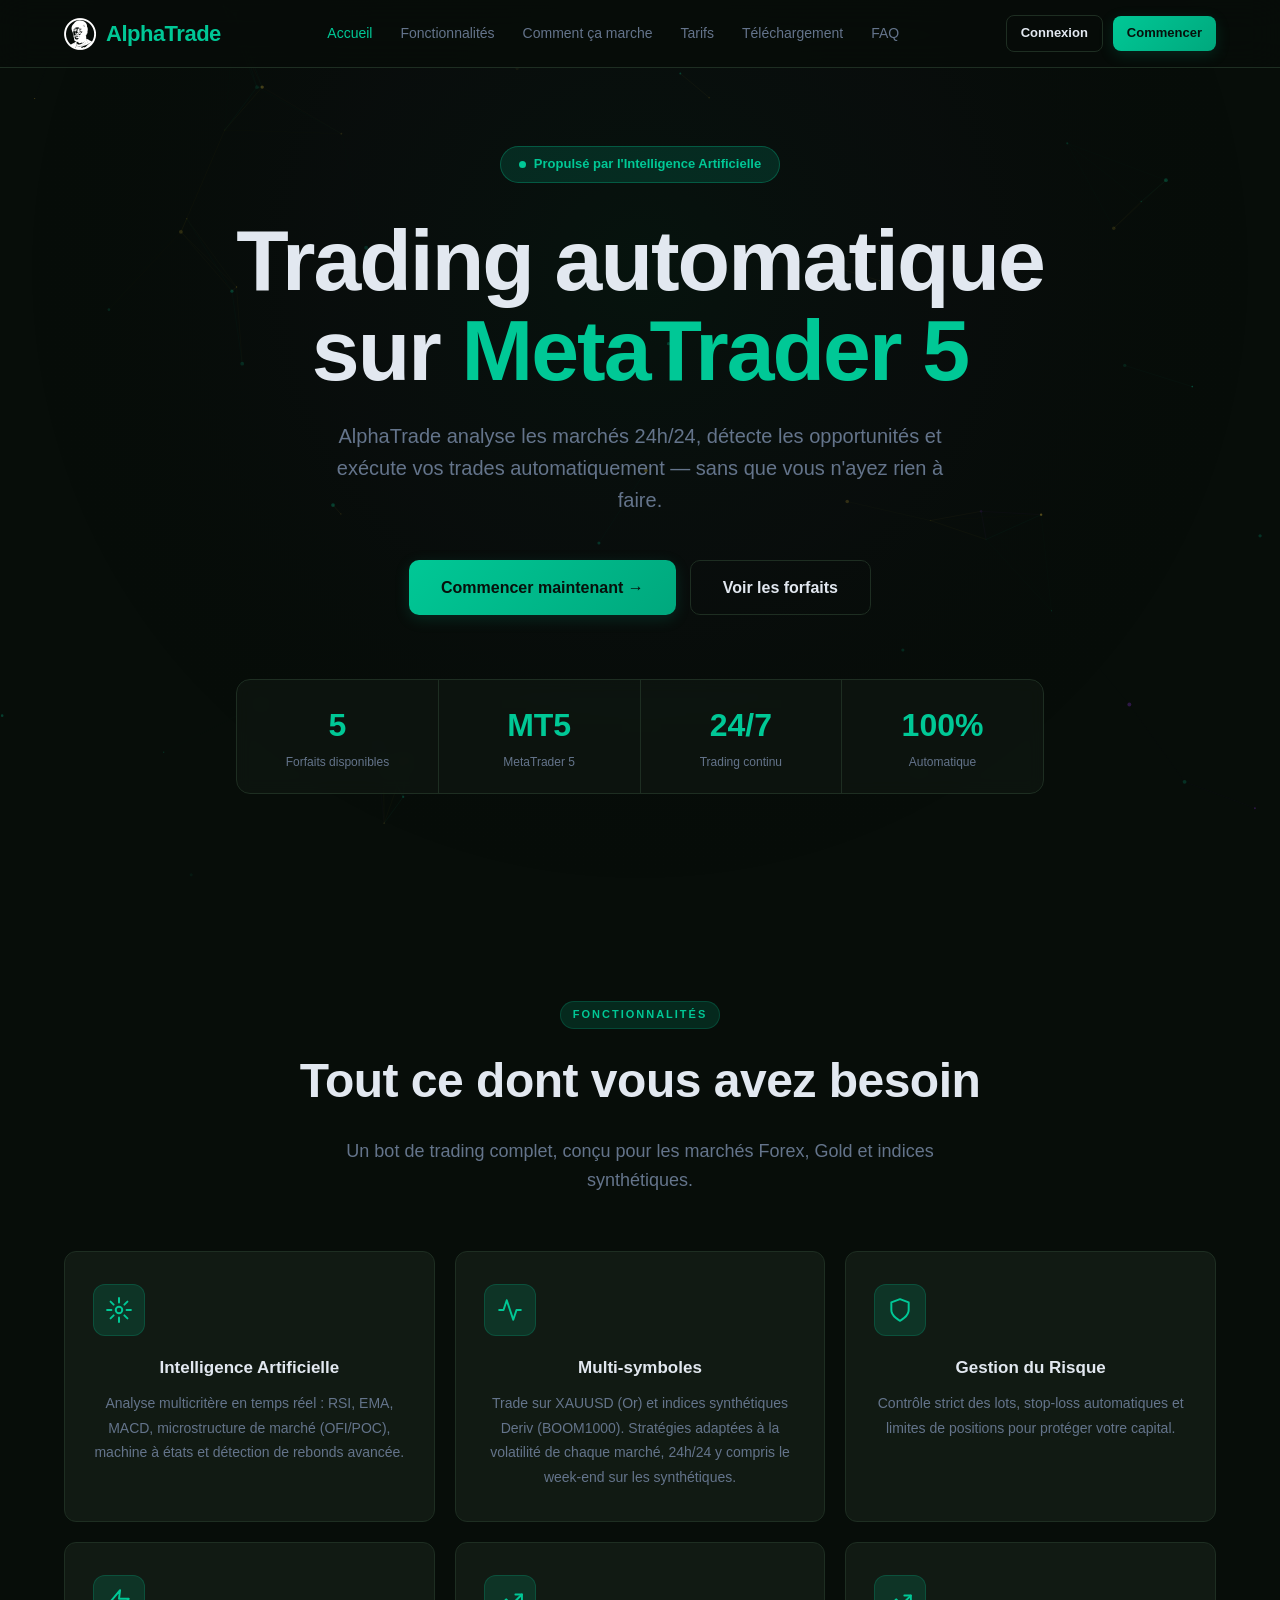
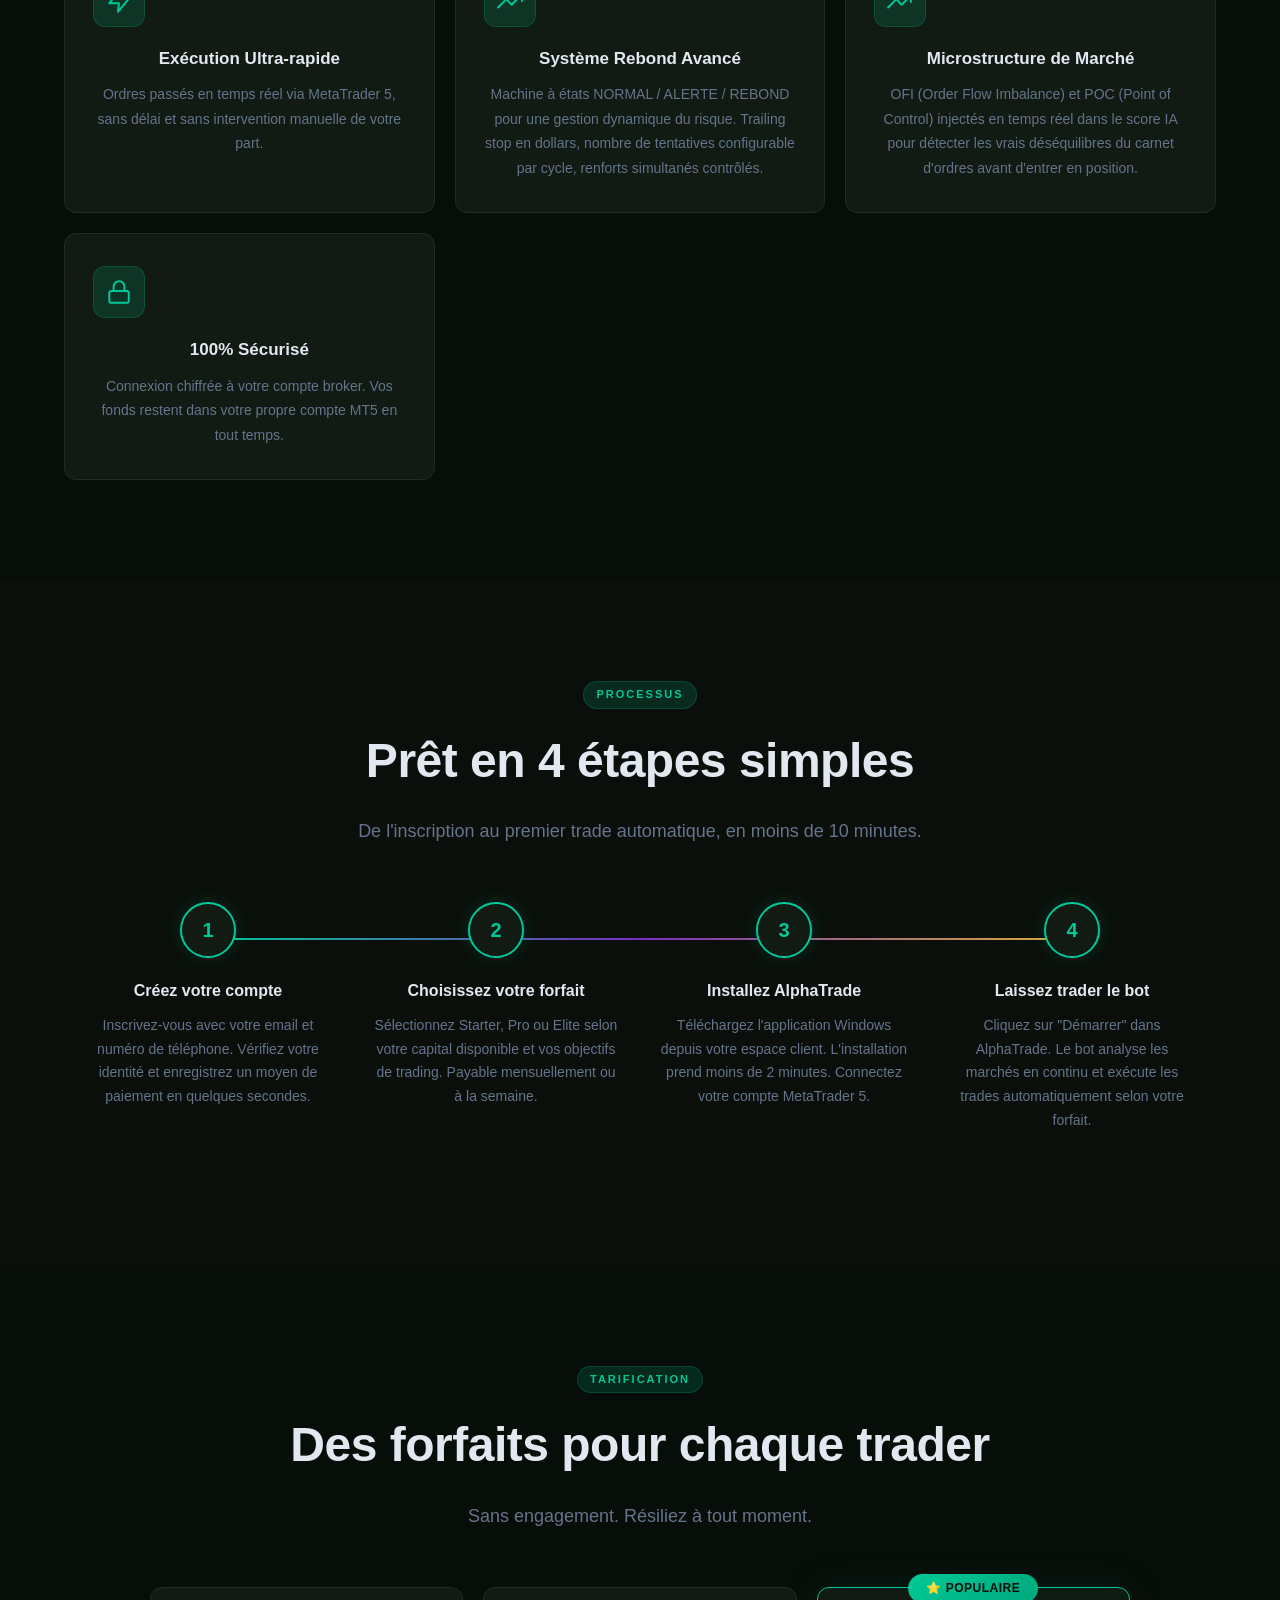
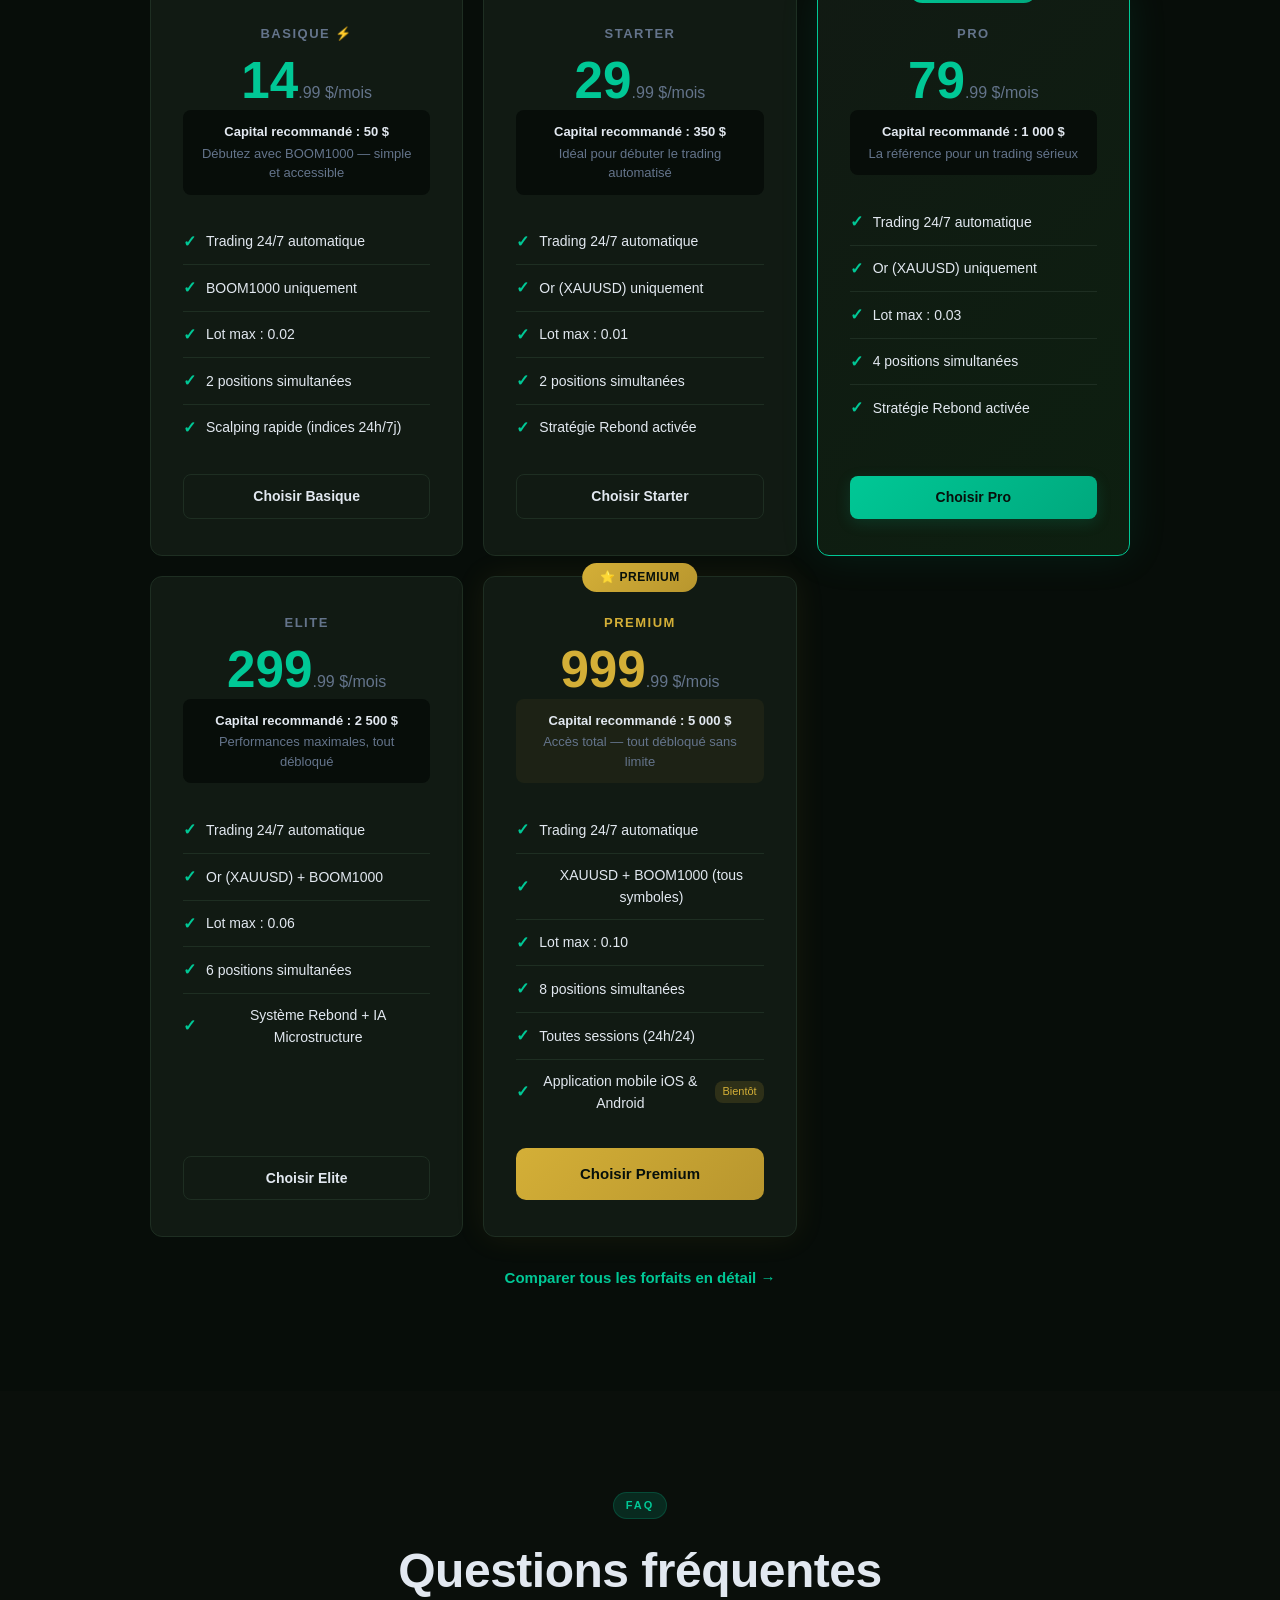
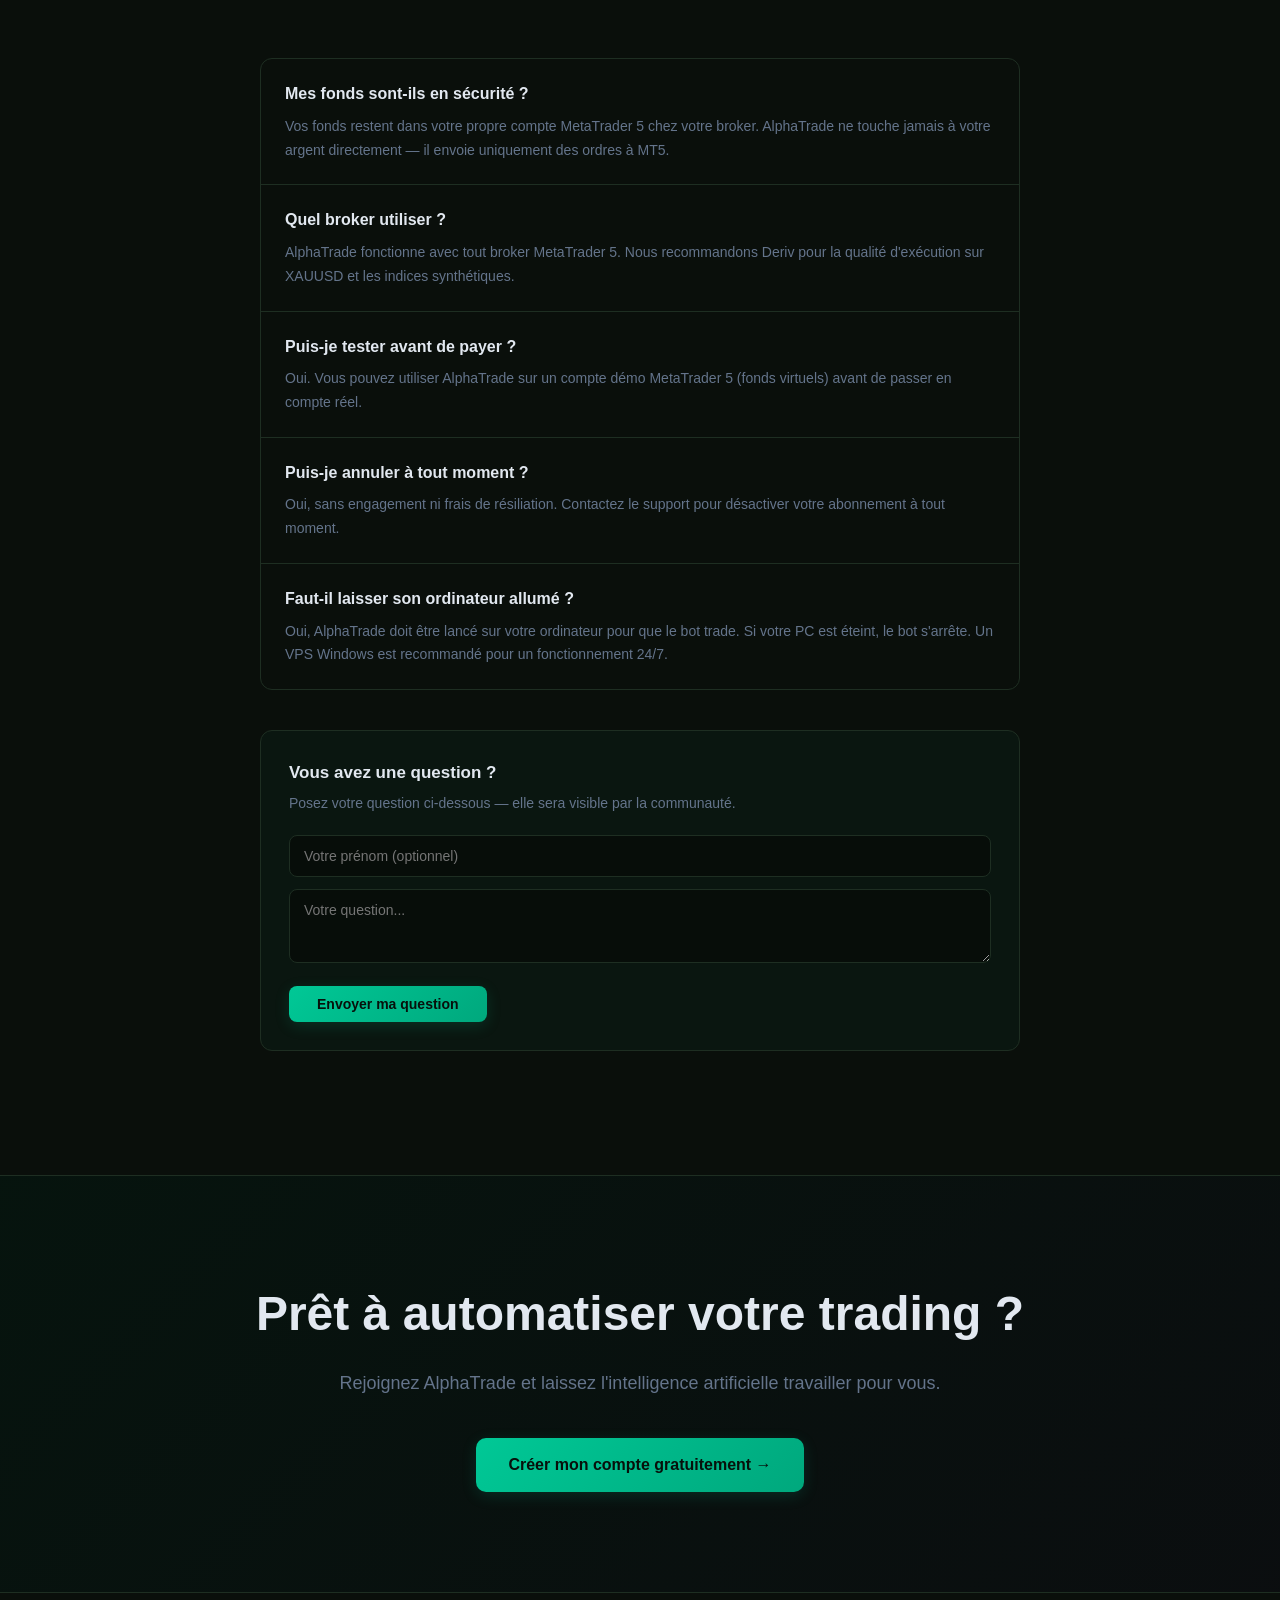
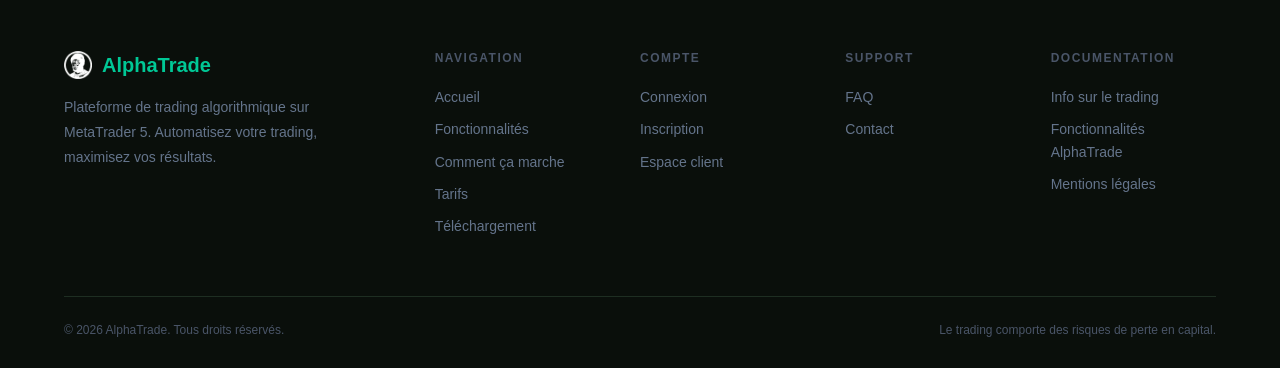
==== index.html @ ea2ae76c "Ajouter forfait Basique sur homepage + corriger valeurs - index.html : hero stat 4→5 forfaits, ajout" ====
<!DOCTYPE html>
<html lang="fr">
<head>
<!-- Google tag (gtag.js) -->
<script async src="https://www.googletagmanager.com/gtag/js?id=G-JQR0P1GWEX"></script>
<script>
  window.dataLayer = window.dataLayer || [];
  function gtag(){dataLayer.push(arguments);}
  gtag('js', new Date());
  gtag('config', 'G-JQR0P1GWEX');
</script>
<meta charset="UTF-8">
<link rel="icon" type="image/png" href="assets/logo.png">
<link rel="apple-touch-icon" href="assets/logo.png">
<meta name="viewport" content="width=device-width, initial-scale=1.0">
<title>AlphaTrade — Trading IA Automatique MetaTrader 5</title>
<link rel="stylesheet" href="css/style.css">
</head>
<body>

<!-- NAV FIXE ─────────────────────────────────────────────────────────────── -->
<nav class="nav" id="mainNav">
  <a href="index.html" class="nav-logo">
    <img src="assets/logo.png" alt="AlphaTrade" onerror="this.style.display='none'">
    AlphaTrade
  </a>
  <div class="nav-links"></div>
  <div class="nav-cta"></div>
</nav>

<!-- HERO ─────────────────────────────────────────────────────────────────── -->
<section class="hero">
  <div class="hero-inner">
    <div class="hero-badge"><span class="dot"></span>Propulsé par l'Intelligence Artificielle</div>
    <h1>Trading automatique<br>sur <span class="green">MetaTrader 5</span></h1>
    <p class="hero-sub">AlphaTrade analyse les marchés 24h/24, détecte les opportunités et exécute vos trades automatiquement — sans que vous n'ayez rien à faire.</p>
    <div class="hero-actions">
      <a href="inscription.html" class="btn btn-primary btn-lg">Commencer maintenant →</a>
      <a href="tarifs.html" class="btn btn-outline btn-lg">Voir les forfaits</a>
    </div>
    <div class="hero-stats">
      <div class="hero-stat"><div class="hero-stat-value">5</div><div class="hero-stat-label">Forfaits disponibles</div></div>
      <div class="hero-stat"><div class="hero-stat-value">MT5</div><div class="hero-stat-label">MetaTrader 5</div></div>
      <div class="hero-stat"><div class="hero-stat-value">24/7</div><div class="hero-stat-label">Trading continu</div></div>
      <div class="hero-stat"><div class="hero-stat-value">100%</div><div class="hero-stat-label">Automatique</div></div>
    </div>
  </div>
</section>

<!-- FONCTIONNALITÉS ──────────────────────────────────────────────────────── -->
<section class="section section-center" id="fonctionnalites">
  <div class="container">
    <div class="section-label reveal">Fonctionnalités</div>
    <h2 class="reveal">Tout ce dont vous avez besoin</h2>
    <p class="lead reveal">Un bot de trading complet, conçu pour les marchés Forex, Gold et indices synthétiques.</p>
    <div class="features-grid">

      <div class="feature-card reveal">
        <div class="feature-icon">
          <svg viewBox="0 0 24 24"><circle cx="12" cy="12" r="3"/><path d="M12 1v4M12 19v4M4.22 4.22l2.83 2.83M16.95 16.95l2.83 2.83M1 12h4M19 12h4M4.22 19.78l2.83-2.83M16.95 7.05l2.83-2.83"/></svg>
        </div>
        <h3>Intelligence Artificielle</h3>
        <p>Analyse multicritère en temps réel : RSI, EMA, MACD, microstructure de marché (OFI/POC), machine à états et détection de rebonds avancée.</p>
      </div>

      <div class="feature-card reveal">
        <div class="feature-icon">
          <svg viewBox="0 0 24 24"><polyline points="22 12 18 12 15 21 9 3 6 12 2 12"/></svg>
        </div>
        <h3>Multi-symboles</h3>
        <p>Trade sur XAUUSD (Or) et indices synthétiques Deriv (BOOM1000). Stratégies adaptées à la volatilité de chaque marché, 24h/24 y compris le week-end sur les synthétiques.</p>
      </div>

      <div class="feature-card reveal">
        <div class="feature-icon">
          <svg viewBox="0 0 24 24"><path d="M12 22s8-4 8-10V5l-8-3-8 3v7c0 6 8 10 8 10z"/></svg>
        </div>
        <h3>Gestion du Risque</h3>
        <p>Contrôle strict des lots, stop-loss automatiques et limites de positions pour protéger votre capital.</p>
      </div>

      <div class="feature-card reveal">
        <div class="feature-icon">
          <svg viewBox="0 0 24 24"><polygon points="13 2 3 14 12 14 11 22 21 10 12 10 13 2"/></svg>
        </div>
        <h3>Exécution Ultra-rapide</h3>
        <p>Ordres passés en temps réel via MetaTrader 5, sans délai et sans intervention manuelle de votre part.</p>
      </div>

      <div class="feature-card reveal">
        <div class="feature-icon">
          <svg viewBox="0 0 24 24"><polyline points="23 6 13.5 15.5 8.5 10.5 1 18"/><polyline points="17 6 23 6 23 12"/></svg>
        </div>
        <h3>Système Rebond Avancé</h3>
        <p>Machine à états NORMAL / ALERTE / REBOND pour une gestion dynamique du risque. Trailing stop en dollars, nombre de tentatives configurable par cycle, renforts simultanés contrôlés.</p>
      </div>

      <div class="feature-card reveal">
        <div class="feature-icon">
          <svg viewBox="0 0 24 24"><polyline points="22 7 13.5 15.5 8.5 10.5 1 18"/><polyline points="16 7 22 7 22 13"/></svg>
        </div>
        <h3>Microstructure de Marché</h3>
        <p>OFI (Order Flow Imbalance) et POC (Point of Control) injectés en temps réel dans le score IA pour détecter les vrais déséquilibres du carnet d'ordres avant d'entrer en position.</p>
      </div>

      <div class="feature-card reveal">
        <div class="feature-icon">
          <svg viewBox="0 0 24 24"><rect x="3" y="11" width="18" height="11" rx="2" ry="2"/><path d="M7 11V7a5 5 0 0 1 10 0v4"/></svg>
        </div>
        <h3>100% Sécurisé</h3>
        <p>Connexion chiffrée à votre compte broker. Vos fonds restent dans votre propre compte MT5 en tout temps.</p>
      </div>

    </div>
  </div>
</section>

<!-- COMMENT ÇA MARCHE ───────────────────────────────────────────────────── -->
<section class="section" id="comment" style="background:var(--bg2);">
  <div class="container section-center">
    <div class="section-label reveal">Processus</div>
    <h2 class="reveal">Prêt en 4 étapes simples</h2>
    <p class="lead reveal">De l'inscription au premier trade automatique, en moins de 10 minutes.</p>
    <div class="steps-grid reveal">
      <div class="step">
        <div class="step-num">1</div>
        <h3>Créez votre compte</h3>
        <p>Inscrivez-vous avec votre email et numéro de téléphone. Vérifiez votre identité et enregistrez un moyen de paiement en quelques secondes.</p>
      </div>
      <div class="step">
        <div class="step-num">2</div>
        <h3>Choisissez votre forfait</h3>
        <p>Sélectionnez Starter, Pro ou Elite selon votre capital disponible et vos objectifs de trading. Payable mensuellement ou à la semaine.</p>
      </div>
      <div class="step">
        <div class="step-num">3</div>
        <h3>Installez AlphaTrade</h3>
        <p>Téléchargez l'application Windows depuis votre espace client. L'installation prend moins de 2 minutes. Connectez votre compte MetaTrader 5.</p>
      </div>
      <div class="step">
        <div class="step-num">4</div>
        <h3>Laissez trader le bot</h3>
        <p>Cliquez sur "Démarrer" dans AlphaTrade. Le bot analyse les marchés en continu et exécute les trades automatiquement selon votre forfait.</p>
      </div>
    </div>
  </div>
</section>

<!-- APERÇU TARIFS ───────────────────────────────────────────────────────── -->
<section class="section section-center">
  <div class="container">
    <div class="section-label reveal">Tarification</div>
    <h2 class="reveal">Des forfaits pour chaque trader</h2>
    <p class="lead reveal">Sans engagement. Résiliez à tout moment.</p>
    <div class="pricing-grid pricing-grid-5 reveal">

      <div class="pricing-card basique-card">
        <div class="plan-name">Basique ⚡</div>
        <div class="plan-price">14<span>.99 $/mois</span></div>
        <div class="plan-capital"><strong>Capital recommandé : 50 $</strong>Débutez avec BOOM1000 — simple et accessible</div>
        <ul class="plan-features">
          <li class="active"><span class="check">✓</span> Trading 24/7 automatique</li>
          <li class="active"><span class="check">✓</span> BOOM1000 uniquement</li>
          <li class="active"><span class="check">✓</span> Lot max : 0.02</li>
          <li class="active"><span class="check">✓</span> 2 positions simultanées</li>
          <li class="active"><span class="check">✓</span> Scalping rapide (indices 24h/7j)</li>
        </ul>
        <a href="inscription.html?plan=basique" class="btn btn-outline btn-full">Choisir Basique</a>
      </div>

      <div class="pricing-card">
        <div class="plan-name">Starter</div>
        <div class="plan-price">29<span>.99 $/mois</span></div>
        <div class="plan-capital"><strong>Capital recommandé : 350 $</strong>Idéal pour débuter le trading automatisé</div>
        <ul class="plan-features">
          <li class="active"><span class="check">✓</span> Trading 24/7 automatique</li>
          <li class="active"><span class="check">✓</span> Or (XAUUSD) uniquement</li>
          <li class="active"><span class="check">✓</span> Lot max : 0.01</li>
          <li class="active"><span class="check">✓</span> 2 positions simultanées</li>
          <li class="active"><span class="check">✓</span> Stratégie Rebond activée</li>
        </ul>
        <a href="inscription.html?plan=starter" class="btn btn-outline btn-full">Choisir Starter</a>
      </div>

      <div class="pricing-card featured">
        <div class="pricing-badge">⭐ POPULAIRE</div>
        <div class="plan-name">Pro</div>
        <div class="plan-price">79<span>.99 $/mois</span></div>
        <div class="plan-capital"><strong>Capital recommandé : 1 000 $</strong>La référence pour un trading sérieux</div>
        <ul class="plan-features">
          <li class="active"><span class="check">✓</span> Trading 24/7 automatique</li>
          <li class="active"><span class="check">✓</span> Or (XAUUSD) uniquement</li>
          <li class="active"><span class="check">✓</span> Lot max : 0.03</li>
          <li class="active"><span class="check">✓</span> 4 positions simultanées</li>
          <li class="active"><span class="check">✓</span> Stratégie Rebond activée</li>
        </ul>
        <a href="inscription.html?plan=pro" class="btn btn-primary btn-full">Choisir Pro</a>
      </div>

      <div class="pricing-card">
        <div class="plan-name">Elite</div>
        <div class="plan-price">299<span>.99 $/mois</span></div>
        <div class="plan-capital"><strong>Capital recommandé : 2 500 $</strong>Performances maximales, tout débloqué</div>
        <ul class="plan-features">
          <li class="active"><span class="check">✓</span> Trading 24/7 automatique</li>
          <li class="active"><span class="check">✓</span> Or (XAUUSD) + BOOM1000</li>
          <li class="active"><span class="check">✓</span> Lot max : 0.06</li>
          <li class="active"><span class="check">✓</span> 6 positions simultanées</li>
          <li class="active"><span class="check">✓</span> Système Rebond + IA Microstructure</li>
        </ul>
        <a href="inscription.html?plan=elite" class="btn btn-outline btn-full">Choisir Elite</a>
      </div>

      <div class="pricing-card premium-card">
        <div class="pricing-badge" style="background:linear-gradient(135deg,var(--gold),#b8962e);color:#07100b">⭐ PREMIUM</div>
        <div class="plan-name" style="color:var(--gold)">Premium</div>
        <div class="plan-price" style="color:var(--gold)">999<span>.99 $/mois</span></div>
        <div class="plan-capital" style="border-color:rgba(212,175,55,0.3);background:rgba(212,175,55,0.06)"><strong>Capital recommandé : 5 000 $</strong>Accès total — tout débloqué sans limite</div>
        <ul class="plan-features">
          <li class="active"><span class="check">✓</span> Trading 24/7 automatique</li>
          <li class="active"><span class="check">✓</span> XAUUSD + BOOM1000 (tous symboles)</li>
          <li class="active"><span class="check">✓</span> Lot max : 0.10</li>
          <li class="active"><span class="check">✓</span> 8 positions simultanées</li>
          <li class="active"><span class="check">✓</span> Toutes sessions (24h/24)</li>
          <li class="active"><span class="check">✓</span> Application mobile iOS &amp; Android <span style="font-size:11px;background:rgba(212,175,55,0.15);color:var(--gold);padding:2px 7px;border-radius:8px;margin-left:4px">Bientôt</span></li>
        </ul>
        <a href="inscription.html?plan=premium" class="btn btn-full" style="background:linear-gradient(135deg,var(--gold),#b8962e);color:#07100b;font-weight:800;border:none;padding:14px;border-radius:10px;font-size:15px;cursor:pointer;display:block;text-align:center;text-decoration:none">Choisir Premium</a>
      </div>

    </div>
    <div style="margin-top:28px" class="reveal"><a href="tarifs.html" style="color:var(--green);font-size:15px;font-weight:600">Comparer tous les forfaits en détail →</a></div>
  </div>
</section>

<!-- FAQ ──────────────────────────────────────────────────────────────────── -->
<section class="section" id="faq" style="background:var(--bg2)">
  <div class="container" style="max-width:760px">
    <div class="section-center">
      <div class="section-label reveal">FAQ</div>
      <h2 class="reveal" style="margin-bottom:48px">Questions fréquentes</h2>
    </div>
    <div class="reveal">
      <div style="border:1px solid var(--border);border-radius:12px;overflow:hidden">
        <div class="faq-item" style="padding:22px 24px;border-bottom:1px solid var(--border)">
          <div style="font-weight:700;font-size:16px;margin-bottom:8px;color:var(--text)">Mes fonds sont-ils en sécurité ?</div>
          <div style="color:var(--muted);font-size:14px;line-height:1.7">Vos fonds restent dans votre propre compte MetaTrader 5 chez votre broker. AlphaTrade ne touche jamais à votre argent directement — il envoie uniquement des ordres à MT5.</div>
        </div>
        <div class="faq-item" style="padding:22px 24px;border-bottom:1px solid var(--border)">
          <div style="font-weight:700;font-size:16px;margin-bottom:8px;color:var(--text)">Quel broker utiliser ?</div>
          <div style="color:var(--muted);font-size:14px;line-height:1.7">AlphaTrade fonctionne avec tout broker MetaTrader 5. Nous recommandons Deriv pour la qualité d'exécution sur XAUUSD et les indices synthétiques.</div>
        </div>
        <div class="faq-item" style="padding:22px 24px;border-bottom:1px solid var(--border)">
          <div style="font-weight:700;font-size:16px;margin-bottom:8px;color:var(--text)">Puis-je tester avant de payer ?</div>
          <div style="color:var(--muted);font-size:14px;line-height:1.7">Oui. Vous pouvez utiliser AlphaTrade sur un compte démo MetaTrader 5 (fonds virtuels) avant de passer en compte réel.</div>
        </div>
        <div class="faq-item" style="padding:22px 24px;border-bottom:1px solid var(--border)">
          <div style="font-weight:700;font-size:16px;margin-bottom:8px;color:var(--text)">Puis-je annuler à tout moment ?</div>
          <div style="color:var(--muted);font-size:14px;line-height:1.7">Oui, sans engagement ni frais de résiliation. Contactez le support pour désactiver votre abonnement à tout moment.</div>
        </div>
        <div class="faq-item" style="padding:22px 24px">
          <div style="font-weight:700;font-size:16px;margin-bottom:8px;color:var(--text)">Faut-il laisser son ordinateur allumé ?</div>
          <div style="color:var(--muted);font-size:14px;line-height:1.7">Oui, AlphaTrade doit être lancé sur votre ordinateur pour que le bot trade. Si votre PC est éteint, le bot s'arrête. Un VPS Windows est recommandé pour un fonctionnement 24/7.</div>
        </div>
      </div>
    </div>

    <!-- FORMULAIRE QUESTION COMMUNAUTÉ -->
    <div style="margin-top:40px;border:1px solid var(--border);border-radius:12px;padding:28px;background:rgba(0,200,150,0.03)" class="reveal">
      <h3 style="font-size:17px;font-weight:700;margin-bottom:6px;color:var(--text)">Vous avez une question ?</h3>
      <p style="font-size:14px;color:var(--muted);margin-bottom:20px">Posez votre question ci-dessous — elle sera visible par la communauté.</p>
      <div style="margin-bottom:12px">
        <input id="faq-name" type="text" placeholder="Votre prénom (optionnel)" style="width:100%;box-sizing:border-box;background:var(--bg);border:1px solid var(--border);color:var(--text);padding:12px 14px;border-radius:8px;font-size:14px;font-family:inherit;outline:none">
      </div>
      <div style="margin-bottom:16px">
        <textarea id="faq-question" placeholder="Votre question..." rows="3" style="width:100%;box-sizing:border-box;background:var(--bg);border:1px solid var(--border);color:var(--text);padding:12px 14px;border-radius:8px;font-size:14px;font-family:inherit;resize:vertical;outline:none"></textarea>
      </div>
      <button onclick="submitFaq()" class="btn btn-primary" style="padding:10px 28px;font-size:14px">Envoyer ma question</button>
    </div>

    <!-- QUESTIONS SOUMISES PAR LA COMMUNAUTÉ -->
    <div id="community-faqs" style="margin-top:24px"></div>
  </div>
</section>

<!-- CTA ──────────────────────────────────────────────────────────────────── -->
<section class="cta-section">
  <div class="container reveal">
    <h2>Prêt à automatiser votre trading ?</h2>
    <p>Rejoignez AlphaTrade et laissez l'intelligence artificielle travailler pour vous.</p>
    <a href="inscription.html" class="btn btn-primary btn-lg">Créer mon compte gratuitement →</a>
  </div>
</section>

<!-- FOOTER ───────────────────────────────────────────────────────────────── -->
<footer class="footer">
  <div class="container">
    <div class="footer-grid">
      <div>
        <div class="footer-logo">
          <img src="assets/logo.png" alt="Logo" onerror="this.style.display='none'">
          <span>AlphaTrade</span>
        </div>
        <p class="footer-desc">Plateforme de trading algorithmique sur MetaTrader 5. Automatisez votre trading, maximisez vos résultats.</p>
      </div>
      <div class="footer-col">
        <h4>Navigation</h4>
        <a href="index.html">Accueil</a>
        <a href="#fonctionnalites">Fonctionnalités</a>
        <a href="#comment">Comment ça marche</a>
        <a href="tarifs.html">Tarifs</a>
        <a href="telechargement.html">Téléchargement</a>
      </div>
      <div class="footer-col">
        <h4>Compte</h4>
        <a href="connexion.html">Connexion</a>
        <a href="inscription.html">Inscription</a>
        <a href="espace-client.html">Espace client</a>
      </div>
      <div class="footer-col">
        <h4>Support</h4>
        <a href="#faq">FAQ</a>
        <a href="mailto:louismarieduchel@gmail.com">Contact</a>
      </div>
      <div class="footer-col">
        <h4>Documentation</h4>
        <a href="#" onclick="openModal('modal-trading');return false">Info sur le trading</a>
        <a href="#" onclick="openModal('modal-fonctionnalites');return false">Fonctionnalités AlphaTrade</a>
        <a href="#" onclick="openModal('modal-mentions');return false">Mentions légales</a>
      </div>
    </div>
    <div class="footer-bottom">
      <span>© 2026 AlphaTrade. Tous droits réservés.</span>
      <span>Le trading comporte des risques de perte en capital.</span>
    </div>
  </div>
</footer>

<!-- MODALS DOCUMENTATION -->
<div id="modal-overlay" onclick="if(event.target===this)closeModal()" style="display:none;position:fixed;inset:0;background:rgba(0,0,0,0.75);z-index:9999;overflow-y:auto;padding:40px 20px">
  <div style="max-width:680px;margin:auto;background:var(--bg2);border:1px solid var(--border);border-radius:16px;padding:40px;position:relative">
    <button onclick="closeModal()" style="position:absolute;top:16px;right:20px;background:none;border:none;color:var(--muted);font-size:28px;cursor:pointer;line-height:1">×</button>
    <div id="modal-content"></div>
  </div>
</div>

<div id="notif"></div>
<script src="js/api.js"></script>
<script>
const MODALS = {
  'modal-trading': {
    title: 'Introduction au trading',
    body: `<p style="color:var(--muted);font-size:14px;line-height:1.8;margin-bottom:16px">Le trading est l'achat et la vente d'instruments financiers (devises, matières premières, actions) dans le but de réaliser un profit. AlphaTrade se concentre sur le marché Forex — le marché des changes — qui est le plus grand marché financier au monde avec plus de 6 000 milliards de dollars échangés chaque jour.</p>
      <h3 style="font-size:15px;font-weight:700;margin:20px 0 8px;color:var(--green)">MetaTrader 5 (MT5)</h3>
      <p style="color:var(--muted);font-size:14px;line-height:1.8;margin-bottom:16px">MetaTrader 5 est la plateforme de trading la plus utilisée au monde. AlphaTrade se connecte directement à votre compte MT5 pour passer des ordres automatiquement. Vos fonds restent toujours dans votre propre compte chez votre broker — AlphaTrade n'y accède jamais directement.</p>
      <h3 style="font-size:15px;font-weight:700;margin:20px 0 8px;color:var(--green)">Symboles tradés</h3>
      <p style="color:var(--muted);font-size:14px;line-height:1.8;margin-bottom:16px"><strong style="color:var(--text)">XAUUSD (Or / Dollar)</strong> : L'or est un actif refuge très liquide, idéal pour le trading automatique. <strong style="color:var(--text)">BOOM1000 (Indice synthétique Deriv)</strong> : Indice disponible 24h/24, 7j/7, même le week-end — exclusif aux brokers Deriv via MetaTrader 5. Disponible dès le forfait Elite.</p>
      <h3 style="font-size:15px;font-weight:700;margin:20px 0 8px;color:var(--gold)">Avertissement sur les risques</h3>
      <p style="color:var(--muted);font-size:14px;line-height:1.8">Le trading comporte des risques importants de perte en capital. Les performances passées ne garantissent pas les résultats futurs. Ne tradez qu'avec des fonds que vous pouvez vous permettre de perdre. AlphaTrade est un outil d'automatisation — vous restez responsable de vos décisions d'investissement.</p>`
  },
  'modal-fonctionnalites': {
    title: 'Fonctionnalités AlphaTrade v4.0',
    body: `<p style="color:var(--muted);font-size:14px;line-height:1.8;margin-bottom:20px">AlphaTrade est un bot de trading automatique pour MetaTrader 5. Voici ses principales fonctionnalités :</p>
      <div style="display:flex;flex-direction:column;gap:14px">
        <div style="padding:16px;border:1px solid var(--border);border-radius:10px">
          <div style="font-weight:700;color:var(--green);margin-bottom:6px">Trading automatique 24/7</div>
          <div style="font-size:13px;color:var(--muted)">Le bot surveille les marchés en continu et passe des ordres d'achat/vente selon votre forfait, sans intervention manuelle. Les indices synthétiques (BOOM1000) fonctionnent même le week-end.</div>
        </div>
        <div style="padding:16px;border:1px solid var(--border);border-radius:10px">
          <div style="font-weight:700;color:var(--green);margin-bottom:6px">Multi-symboles : Or &amp; Synthétiques</div>
          <div style="font-size:13px;color:var(--muted)">XAUUSD (Or) et indices synthétiques Deriv (BOOM1000). Chaque symbole dispose de ses propres paramètres de lot, TP, sessions et gestion du risque.</div>
        </div>
        <div style="padding:16px;border:1px solid var(--border);border-radius:10px">
          <div style="font-weight:700;color:var(--green);margin-bottom:6px">Machine à états NORMAL / ALERTE / REBOND</div>
          <div style="font-size:13px;color:var(--muted)">Le bot adapte son comportement en temps réel selon l'état du panier : trading normal, suspension des nouvelles entrées en alerte, stratégie contra-tendance en rebond. Trailing stop en dollars avec déclencheur configurable.</div>
        </div>
        <div style="padding:16px;border:1px solid var(--border);border-radius:10px">
          <div style="font-weight:700;color:var(--green);margin-bottom:6px">Gestion du risque intégrée</div>
          <div style="font-size:13px;color:var(--muted)">Limites de gains et pertes journalières, taille de lot contrôlée, nombre de positions et de renforts simultanés plafonnés. Nombre de tentatives de rebond configurable par cycle.</div>
        </div>
        <div style="padding:16px;border:1px solid var(--border);border-radius:10px">
          <div style="font-weight:700;color:var(--green);margin-bottom:6px">Sessions de trading</div>
          <div style="font-size:13px;color:var(--muted)">Starter : Session Londres uniquement. Pro : Londres + New York. Elite : 3 sessions (Tokyo, Londres, New York). Premium : Toutes sessions 24h/24 + indices synthétiques 24/7.</div>
        </div>
        <div style="padding:16px;border:1px solid var(--border);border-radius:10px">
          <div style="font-weight:700;color:var(--gold);margin-bottom:6px">IA + Microstructure de marché (Elite & Premium)</div>
          <div style="font-size:13px;color:var(--muted)">OFI (Order Flow Imbalance) et POC (Point of Control) injectés dans le score IA en temps réel. Suggestions automatiques d'optimisation des paramètres basées sur les conditions de marché.</div>
        </div>
      </div>`
  },
  'modal-mentions': {
    title: 'Mentions légales',
    body: `<h3 style="font-size:15px;font-weight:700;margin:0 0 12px;color:var(--green)">Éditeur</h3>
      <p style="color:var(--muted);font-size:14px;line-height:1.8;margin-bottom:16px">AlphaTrade est un logiciel de trading algorithmique développé et distribué par Louis Duchel. Contact : <a href="mailto:louismarieduchel@gmail.com" style="color:var(--green)">louismarieduchel@gmail.com</a></p>
      <h3 style="font-size:15px;font-weight:700;margin:20px 0 12px;color:var(--green)">Limitation de responsabilité</h3>
      <p style="color:var(--muted);font-size:14px;line-height:1.8;margin-bottom:16px">AlphaTrade est un outil d'automatisation fourni à titre de service technologique uniquement. L'éditeur ne peut être tenu responsable des pertes financières résultant de l'utilisation du logiciel. Le trading sur les marchés financiers comporte des risques importants de perte en capital, pouvant dépasser le montant investi.</p>
      <h3 style="font-size:15px;font-weight:700;margin:20px 0 12px;color:var(--green)">Données personnelles</h3>
      <p style="color:var(--muted);font-size:14px;line-height:1.8;margin-bottom:16px">Les informations collectées lors de l'inscription (nom, email, téléphone, pays) sont utilisées uniquement pour la gestion de votre compte AlphaTrade. Elles ne sont pas cédées à des tiers. Conformément aux lois applicables, vous disposez d'un droit d'accès, de rectification et de suppression de vos données.</p>
      <h3 style="font-size:15px;font-weight:700;margin:20px 0 12px;color:var(--green)">Propriété intellectuelle</h3>
      <p style="color:var(--muted);font-size:14px;line-height:1.8;margin-bottom:16px">Le logiciel AlphaTrade, son code source, son interface, son logo et l'ensemble de ses contenus sont protégés par les lois sur la propriété intellectuelle. Toute reproduction ou distribution non autorisée est interdite.</p>
      <h3 style="font-size:15px;font-weight:700;margin:20px 0 12px;color:var(--green)">Droit applicable</h3>
      <p style="color:var(--muted);font-size:14px;line-height:1.8">Les présentes mentions légales sont régies par le droit en vigueur au Canada. Version : Juin 2026.</p>`
  }
};

function openModal(id) {
  const m = MODALS[id];
  if (!m) return;
  document.getElementById('modal-content').innerHTML =
    `<h2 style="font-size:22px;font-weight:800;margin-bottom:24px;color:var(--green)">${m.title}</h2>${m.body}`;
  document.getElementById('modal-overlay').style.display = 'block';
  document.body.style.overflow = 'hidden';
}
function closeModal() {
  document.getElementById('modal-overlay').style.display = 'none';
  document.body.style.overflow = '';
}
document.addEventListener('keydown', e => { if (e.key === 'Escape') closeModal(); });

function escHtml(s) {
  return s.replace(/&/g,'&amp;').replace(/</g,'&lt;').replace(/>/g,'&gt;').replace(/"/g,'&quot;');
}
function loadFaqs() {
  const faqs = JSON.parse(localStorage.getItem('at_faqs') || '[]');
  const container = document.getElementById('community-faqs');
  if (!faqs.length) { container.innerHTML = ''; return; }
  container.innerHTML =
    '<div style="font-size:11px;color:var(--muted);text-transform:uppercase;letter-spacing:1.5px;font-weight:700;margin-bottom:12px">Questions de la communauté</div>' +
    '<div style="border:1px solid var(--border);border-radius:12px;overflow:hidden">' +
    faqs.map((f,i) =>
      `<div style="${i < faqs.length-1 ? 'border-bottom:1px solid var(--border)' : ''}">
        <div onclick="toggleFaq(${i})" style="padding:18px 24px;cursor:pointer;display:flex;justify-content:space-between;align-items:center;gap:16px">
          <div style="font-weight:600;font-size:15px;color:var(--text);flex:1">${escHtml(f.question)}</div>
          <span id="faq-arrow-${i}" style="color:var(--muted);transition:transform .2s;display:inline-block;flex-shrink:0">▼</span>
        </div>
        <div id="faq-body-${i}" style="display:none;padding:0 24px 18px;color:var(--muted);font-size:13px;line-height:1.7">
          ${f.name ? `<strong style="color:var(--green)">${escHtml(f.name)}</strong> — ` : ''}En attente de réponse de l'équipe AlphaTrade.
        </div>
      </div>`
    ).join('') + '</div>';
}
function toggleFaq(i) {
  const body = document.getElementById('faq-body-'+i);
  const arrow = document.getElementById('faq-arrow-'+i);
  const open = body.style.display !== 'none';
  body.style.display = open ? 'none' : 'block';
  arrow.style.transform = open ? '' : 'rotate(180deg)';
}
function submitFaq() {
  const name = document.getElementById('faq-name').value.trim();
  const question = document.getElementById('faq-question').value.trim();
  if (!question) { notify('Veuillez saisir une question.', 'red'); return; }
  const faqs = JSON.parse(localStorage.getItem('at_faqs') || '[]');
  faqs.push({ name, question, date: new Date().toLocaleDateString('fr-CA') });
  localStorage.setItem('at_faqs', JSON.stringify(faqs));
  document.getElementById('faq-name').value = '';
  document.getElementById('faq-question').value = '';
  notify('Votre question a été ajoutée !', 'green');
  loadFaqs();
}
window.addEventListener('DOMContentLoaded', () => loadFaqs());
</script>
<script src="js/nav.js"></script>
<script src="js/bg.js"></script>
</body>
</html>
---- css/style.css ----
/* ── Reset & Variables ──────────────────────────────────────────────────── */
*, *::before, *::after { margin: 0; padding: 0; box-sizing: border-box; }

:root {
  /* Couleurs AlphaTrade */
  --bg:      #070d09;
  --bg2:     #0a0f0b;
  --card:    #111a13;
  --card2:   #161f18;
  --border:  #1e2e22;
  --green:   #00C896;
  --green2:  #00a87d;
  --purple:  #7B2FBE;
  --purple2: #9B4FDE;
  --gold:    #D4AF37;
  --red:     #FF4444;
  --orange:  #F59E0B;
  --text:    #e2e8f0;
  --muted:   #64748b;
  --muted2:  #4a5568;
  --input:   #0f1a11;
  --radius:  12px;

  /* Glows */
  --glow-green:  rgba(0, 200, 150, 0.15);
  --glow-purple: rgba(123, 47, 190, 0.15);
  --glow-gold:   rgba(212, 175, 55, 0.15);
}

html { scroll-behavior: smooth; font-size: 16px; }
body { background: var(--bg); color: var(--text); font-family: 'Segoe UI', Arial, sans-serif; line-height: 1.6; overflow-x: hidden; }
a { color: inherit; text-decoration: none; }

/* ── CANVAS ANIMATION BACKGROUND ─────────────────────────────────────────── */
#bg-canvas { position: fixed; top: 0; left: 0; width: 100%; height: 100%; z-index: 0; pointer-events: none; }
body > *:not(#bg-canvas):not(.nav) { position: relative; z-index: 1; }

/* Ancres : compenser la hauteur de la nav fixe */
section[id] { scroll-margin-top: 84px; }

/* ── Navbar ─────────────────────────────────────────────────────────────── */
.nav {
  position: fixed; top: 0; left: 0; right: 0; z-index: 1000;
  background: rgba(7, 13, 9, 0.92); backdrop-filter: blur(16px);
  border-bottom: 1px solid var(--border);
  display: flex; align-items: center; justify-content: space-between;
  padding: 0 5%; height: 68px;
}
.nav-logo {
  display: flex; align-items: center; gap: 10px;
  font-size: 22px; font-weight: 800; color: var(--green); letter-spacing: -0.5px;
  flex-shrink: 0;
}
.nav-logo img { height: 32px; width: 32px; object-fit: contain; }
.nav-links { display: flex; align-items: center; gap: 28px; }
.nav-links a { font-size: 14px; color: var(--muted); transition: color .2s; white-space: nowrap; }
.nav-links a:hover, .nav-links a.active { color: var(--green); }
.nav-cta { display: flex; gap: 10px; align-items: center; flex-shrink: 0; }

/* ── Boutons ────────────────────────────────────────────────────────────── */
.btn {
  display: inline-flex; align-items: center; justify-content: center; gap: 8px;
  padding: 10px 22px; border: none; border-radius: 8px;
  font-size: 14px; font-weight: 600; cursor: pointer; transition: all .25s;
  white-space: nowrap; text-decoration: none;
}
.btn:hover { transform: translateY(-2px); }
.btn-primary {
  background: linear-gradient(135deg, var(--green), var(--green2));
  color: #07100b; box-shadow: 0 4px 15px var(--glow-green);
}
.btn-primary:hover { box-shadow: 0 6px 24px rgba(0,200,150,0.4); }
.btn-purple {
  background: linear-gradient(135deg, var(--purple), var(--purple2));
  color: #fff; box-shadow: 0 4px 15px var(--glow-purple);
}
.btn-purple:hover { box-shadow: 0 6px 24px rgba(123,47,190,0.4); }
.btn-gold {
  background: linear-gradient(135deg, var(--gold), #b8962e);
  color: #07100b; box-shadow: 0 4px 15px var(--glow-gold);
}
.btn-outline {
  background: transparent; color: var(--text);
  border: 1px solid var(--border); transition: all .25s;
}
.btn-outline:hover { border-color: var(--green); color: var(--green); transform: translateY(-2px); }
.btn-lg { padding: 14px 32px; font-size: 16px; border-radius: 10px; }
.btn-full { width: 100%; }
.btn-sm { padding: 7px 14px; font-size: 13px; }

/* ── Hero ───────────────────────────────────────────────────────────────── */
.hero {
  min-height: 100vh; display: flex; align-items: center; justify-content: center;
  text-align: center; padding: 120px 5% 80px;
}
.hero-inner { max-width: 900px; margin: 0 auto; }

.hero-badge {
  display: inline-flex; align-items: center; gap: 8px;
  background: var(--glow-green); border: 1px solid rgba(0,200,150,0.3);
  color: var(--green); padding: 7px 18px; border-radius: 20px;
  font-size: 13px; font-weight: 600; margin-bottom: 32px;
  animation: fadeInDown .8s ease both;
}
.hero-badge .dot {
  width: 7px; height: 7px; background: var(--green); border-radius: 50%;
  animation: pulse 2s ease-in-out infinite;
}

.hero h1 {
  font-size: clamp(40px, 7vw, 86px);
  font-weight: 900; line-height: 1.05; letter-spacing: -2px;
  margin-bottom: 24px;
  animation: fadeInUp .8s .1s ease both;
}
.hero h1 .green { color: var(--green); }
.hero h1 .gold  { color: var(--gold); }

.hero-sub {
  font-size: clamp(16px, 2vw, 20px); color: var(--muted);
  max-width: 620px; margin: 0 auto 44px;
  animation: fadeInUp .8s .2s ease both;
}
.hero-actions {
  display: flex; gap: 14px; justify-content: center; flex-wrap: wrap;
  margin-bottom: 64px; animation: fadeInUp .8s .3s ease both;
}

.hero-stats {
  display: flex; gap: 0; justify-content: center; flex-wrap: wrap;
  border: 1px solid var(--border); border-radius: 14px;
  background: rgba(17,26,19,0.6); backdrop-filter: blur(8px);
  animation: fadeInUp .8s .4s ease both; overflow: hidden;
}
.hero-stat {
  flex: 1; min-width: 120px; text-align: center; padding: 20px 24px;
  border-right: 1px solid var(--border);
}
.hero-stat:last-child { border-right: none; }
.hero-stat-value { font-size: clamp(22px, 3vw, 32px); font-weight: 800; color: var(--green); }
.hero-stat-label { font-size: 12px; color: var(--muted); margin-top: 2px; }

/* ── Sections ───────────────────────────────────────────────────────────── */
.section { padding: 100px 5%; }
.section-center { text-align: center; }
.container { max-width: 1200px; margin: 0 auto; }
.section-label {
  display: inline-block; font-size: 11px; text-transform: uppercase; letter-spacing: 2px;
  color: var(--green); font-weight: 700; margin-bottom: 14px;
  background: var(--glow-green); padding: 4px 12px; border-radius: 20px;
  border: 1px solid rgba(0,200,150,0.2);
}
.section h2 {
  font-size: clamp(28px, 4vw, 48px); font-weight: 800;
  margin-bottom: 18px; letter-spacing: -0.5px;
}
.section p.lead {
  color: var(--muted); font-size: clamp(15px, 1.5vw, 18px);
  max-width: 620px; margin: 0 auto 56px;
}

/* ── Features grid (3×2) ─────────────────────────────────────────────────── */
.features-grid {
  display: grid;
  grid-template-columns: repeat(3, 1fr);
  gap: 20px;
}
@media (max-width: 900px) { .features-grid { grid-template-columns: repeat(2, 1fr); } }
@media (max-width: 580px) { .features-grid { grid-template-columns: 1fr; } }

.feature-card {
  background: var(--card); border: 1px solid var(--border); border-radius: var(--radius);
  padding: 32px 28px; transition: all .3s; position: relative; overflow: hidden;
}
.feature-card::before {
  content: ''; position: absolute; top: 0; left: 0; right: 0; height: 2px;
  background: linear-gradient(90deg, var(--green), var(--purple));
  opacity: 0; transition: opacity .3s;
}
.feature-card:hover { border-color: rgba(0,200,150,0.3); transform: translateY(-4px); box-shadow: 0 12px 32px rgba(0,200,150,0.08); }
.feature-card:hover::before { opacity: 1; }
.feature-icon {
  width: 52px; height: 52px; border-radius: 12px;
  background: var(--glow-green); border: 1px solid rgba(0,200,150,0.2);
  display: flex; align-items: center; justify-content: center;
  margin-bottom: 18px;
}
.feature-icon svg { width: 26px; height: 26px; stroke: var(--green); fill: none; stroke-width: 1.8; stroke-linecap: round; stroke-linejoin: round; }
.feature-card h3 { font-size: 17px; font-weight: 700; margin-bottom: 10px; }
.feature-card p { color: var(--muted); font-size: 14px; line-height: 1.75; }

/* ── Steps ──────────────────────────────────────────────────────────────── */
.steps-grid {
  display: grid; grid-template-columns: repeat(4, 1fr);
  gap: 0; position: relative;
}
.steps-grid::before {
  content: ''; position: absolute; top: 36px; left: 12.5%; right: 12.5%; height: 2px;
  background: linear-gradient(90deg, var(--green), var(--purple), var(--gold));
  z-index: 0;
}
@media (max-width: 768px) { .steps-grid { grid-template-columns: repeat(2, 1fr); } .steps-grid::before { display: none; } }

.step { padding: 0 20px 32px; text-align: center; position: relative; z-index: 1; }
.step-num {
  width: 56px; height: 56px; border-radius: 50%;
  background: var(--card); border: 2px solid var(--green);
  color: var(--green); font-size: 20px; font-weight: 800;
  display: flex; align-items: center; justify-content: center;
  margin: 0 auto 20px; position: relative; z-index: 2;
  box-shadow: 0 0 20px var(--glow-green);
}
.step h3 { font-size: 16px; font-weight: 700; margin-bottom: 10px; color: var(--text); }
.step p  { font-size: 14px; color: var(--muted); line-height: 1.7; }

/* ── Pricing ────────────────────────────────────────────────────────────── */
.pricing-toggle { display: flex; align-items: center; justify-content: center; gap: 16px; margin-bottom: 52px; }
.pricing-toggle span { font-size: 14px; color: var(--muted); font-weight: 500; }
.toggle-wrap input { display: none; }
.toggle-track {
  display: block; width: 50px; height: 28px; background: var(--border); border-radius: 14px;
  cursor: pointer; transition: background .3s; position: relative;
}
.toggle-track::after {
  content: ''; position: absolute; top: 4px; left: 4px;
  width: 20px; height: 20px; background: #fff; border-radius: 50%; transition: left .3s;
}
.toggle-wrap input:checked + .toggle-track { background: var(--green); }
.toggle-wrap input:checked + .toggle-track::after { left: 26px; }
.badge-save {
  background: var(--glow-gold); color: var(--gold);
  border: 1px solid rgba(212,175,55,0.3); padding: 2px 10px;
  border-radius: 20px; font-size: 12px; font-weight: 600;
}

.pricing-grid {
  display: grid; grid-template-columns: repeat(3, 1fr);
  gap: 20px; max-width: 1100px; margin: 0 auto;
}
@media (max-width: 900px) { .pricing-grid { grid-template-columns: 1fr; max-width: 420px; } }

.pricing-grid-4 {
  grid-template-columns: repeat(4, 1fr);
  max-width: 1300px;
}
@media (max-width: 1200px) { .pricing-grid-4 { grid-template-columns: repeat(2, 1fr); max-width: 760px; } }
@media (max-width: 600px)  { .pricing-grid-4 { grid-template-columns: 1fr; max-width: 420px; } }

.pricing-grid-5 {
  grid-template-columns: repeat(5, 1fr);
  max-width: 1600px;
}
@media (max-width: 1400px) { .pricing-grid-5 { grid-template-columns: repeat(3, 1fr); max-width: 980px; } }
@media (max-width: 900px)  { .pricing-grid-5 { grid-template-columns: repeat(2, 1fr); max-width: 640px; } }
@media (max-width: 600px)  { .pricing-grid-5 { grid-template-columns: 1fr; max-width: 420px; } }

.basique-card {
  border-color: rgba(34,197,94,0.3);
  background: linear-gradient(160deg, #0e1a12 0%, #0a1a0f 100%);
}

.premium-card {
  border-color: rgba(212,175,55,0.35);
  background: linear-gradient(160deg, #111a13 0%, #1a1508 100%);
  box-shadow: 0 0 32px rgba(212,175,55,0.08);
}

/* ── OS Download Buttons ──────────────────────────────────────────────── */
.os-btn-card {
  background: var(--card); border: 1px solid var(--border); border-radius: var(--radius);
  padding: 28px 20px; text-align: center; cursor: pointer; position: relative;
  transition: border-color .2s, box-shadow .2s, transform .15s;
}
.os-btn-card:hover {
  border-color: var(--green); box-shadow: 0 0 24px var(--glow-green);
  transform: translateY(-3px);
}
.os-btn-disabled {
  cursor: not-allowed; opacity: .6;
}
.os-btn-disabled:hover { border-color: var(--border); box-shadow: none; transform: none; }
.os-badge {
  display: inline-block; margin-top: 10px; padding: 3px 10px;
  background: rgba(0,200,150,0.12); color: var(--green);
  border-radius: 20px; font-size: 11px; font-weight: 700; letter-spacing: .5px;
}
.os-badge-soon {
  background: rgba(212,175,55,0.12); color: var(--gold);
}

.pricing-card {
  background: var(--card); border: 1px solid var(--border); border-radius: var(--radius);
  padding: 36px 32px; position: relative; transition: all .3s;
  display: flex; flex-direction: column;
}
.pricing-card .plan-features { flex: 1; }
.pricing-card > a, .pricing-card > button { margin-top: auto; }
.pricing-card:hover { transform: translateY(-6px); }
.pricing-card.featured {
  border-color: var(--green); background: linear-gradient(135deg, #111a13, #0d1f10);
  box-shadow: 0 0 40px rgba(0,200,150,0.1);
}
.pricing-badge {
  position: absolute; top: -14px; left: 50%; transform: translateX(-50%);
  background: linear-gradient(135deg, var(--green), var(--green2));
  color: #07100b; padding: 5px 18px; border-radius: 20px;
  font-size: 12px; font-weight: 800; white-space: nowrap; letter-spacing: .5px;
}
.plan-name { font-size: 13px; font-weight: 700; text-transform: uppercase; letter-spacing: 1.5px; color: var(--muted); margin-bottom: 10px; }
.plan-price { font-size: clamp(36px, 4vw, 52px); font-weight: 900; line-height: 1; margin-bottom: 4px; color: var(--green); }
.plan-price span { font-size: 16px; font-weight: 500; color: var(--muted); }
.plan-period { font-size: 13px; color: var(--muted); margin-bottom: 20px; }
.plan-capital {
  font-size: 13px; color: var(--muted); margin-bottom: 24px;
  padding: 12px; background: var(--bg); border-radius: 8px; line-height: 1.5;
}
.plan-capital strong { color: var(--text); display: block; margin-bottom: 2px; }
.plan-features { list-style: none; margin-bottom: 24px; }
.plan-features li {
  padding: 10px 0; font-size: 14px; color: var(--muted);
  display: flex; align-items: center; gap: 10px;
  border-bottom: 1px solid var(--border);
}
.plan-features li:last-child { border-bottom: none; }
.plan-features li .check { color: var(--green); font-size: 16px; flex-shrink: 0; font-weight: 700; }
.plan-features li .cross { color: var(--muted2); font-size: 16px; flex-shrink: 0; }
.plan-features li.active { color: var(--text); }

/* ── CTA ────────────────────────────────────────────────────────────────── */
.cta-section {
  padding: 100px 5%; text-align: center;
  background: linear-gradient(135deg, rgba(0,200,150,0.04), rgba(123,47,190,0.04));
  border-top: 1px solid var(--border);
}
.cta-section h2 { font-size: clamp(28px, 4vw, 48px); font-weight: 800; margin-bottom: 16px; }
.cta-section p { color: var(--muted); font-size: clamp(15px, 1.5vw, 18px); margin-bottom: 40px; }

/* ── Footer ─────────────────────────────────────────────────────────────── */
.footer { background: var(--bg2); border-top: 1px solid var(--border); padding: 56px 5% 28px; }
.footer-grid {
  display: grid; grid-template-columns: 2fr 1fr 1fr 1fr 1fr;
  gap: 40px; margin-bottom: 48px;
}
@media (max-width: 768px) { .footer-grid { grid-template-columns: 1fr 1fr; } }

.footer-logo { display: flex; align-items: center; gap: 10px; margin-bottom: 14px; }
.footer-logo img { height: 28px; }
.footer-logo span { font-size: 20px; font-weight: 800; color: var(--green); }
.footer-desc { font-size: 14px; color: var(--muted); line-height: 1.8; max-width: 280px; }
.footer-col h4 { font-size: 12px; font-weight: 700; text-transform: uppercase; letter-spacing: 1.5px; margin-bottom: 18px; color: var(--muted2); }
.footer-col a { display: block; font-size: 14px; color: var(--muted); margin-bottom: 10px; transition: color .2s; }
.footer-col a:hover { color: var(--green); }
.footer-bottom {
  display: flex; justify-content: space-between; align-items: center;
  padding-top: 24px; border-top: 1px solid var(--border);
  font-size: 12px; color: var(--muted2);
}
@media (max-width: 600px) { .footer-bottom { flex-direction: column; gap: 8px; text-align: center; } }

/* ── Auth / Forms ───────────────────────────────────────────────────────── */
.auth-page { min-height: 100vh; display: flex; align-items: center; justify-content: center; padding: 100px 5% 60px; }
.auth-box {
  background: var(--card); border: 1px solid var(--border); border-radius: 16px;
  padding: 44px 40px; width: 500px; max-width: 100%;
}
.auth-logo { display: flex; align-items: center; gap: 10px; margin-bottom: 20px; }
.auth-logo img { height: 36px; }
.auth-logo span { font-size: 22px; font-weight: 800; color: var(--green); }
.auth-box h1 { font-size: 24px; font-weight: 800; margin-bottom: 4px; }
.auth-box .sub { font-size: 14px; color: var(--muted); margin-bottom: 32px; }
.form-group { margin-bottom: 16px; }
.form-label { display: block; font-size: 13px; color: var(--muted); margin-bottom: 6px; font-weight: 500; }
.form-input {
  width: 100%; padding: 11px 14px; background: var(--input);
  border: 1px solid var(--border); border-radius: 8px; color: var(--text);
  font-size: 14px; outline: none; transition: border .2s;
}
.form-input:focus { border-color: var(--green); box-shadow: 0 0 0 3px rgba(0,200,150,0.1); }
.form-row { display: grid; grid-template-columns: 1fr 1fr; gap: 14px; }
.form-phone-row { display: grid; grid-template-columns: 130px 1fr; gap: 10px; }
.form-link { font-size: 13px; color: var(--muted); text-align: center; margin-top: 20px; }
.form-link a { color: var(--green); font-weight: 600; }
.form-error   { color: #FF4444; font-size: 13px; margin-top: 10px; padding: 10px; background: rgba(255,68,68,0.08); border-radius: 6px; display: none; }
.form-success { color: var(--green); font-size: 13px; margin-top: 10px; padding: 10px; background: var(--glow-green); border-radius: 6px; display: none; }
.divider-line { border: none; border-top: 1px solid var(--border); margin: 20px 0; }

/* ── Verification code step ─────────────────────────────────────────────── */
.verify-box { text-align: center; }
.code-inputs { display: flex; gap: 10px; justify-content: center; margin: 24px 0; }
.code-input {
  width: 52px; height: 62px; text-align: center; font-size: 28px; font-weight: 700;
  background: var(--input); border: 2px solid var(--border); border-radius: 10px;
  color: var(--text); outline: none; transition: border .2s;
}
.code-input:focus { border-color: var(--green); }

/* ── Dashboard client ───────────────────────────────────────────────────── */
.dashboard-page { min-height: 100vh; padding-top: 68px; }
.dashboard-hero { background: var(--card2); border-bottom: 1px solid var(--border); padding: 44px 5%; }
.dashboard-hero h1 { font-size: clamp(22px, 3vw, 30px); font-weight: 800; }
.dashboard-hero p { font-size: 14px; color: var(--muted); margin-top: 4px; }
.dashboard-body { padding: 36px 5%; max-width: 1150px; margin: 0 auto; display: grid; grid-template-columns: 1fr 340px; gap: 24px; }
@media (max-width: 900px) { .dashboard-body { grid-template-columns: 1fr; } }
.dash-card { background: var(--card); border: 1px solid var(--border); border-radius: var(--radius); padding: 28px; margin-bottom: 20px; }
.dash-card h3 { font-size: 15px; font-weight: 700; margin-bottom: 20px; color: var(--text); }
.dash-stat { display: flex; justify-content: space-between; align-items: center; padding: 13px 0; border-bottom: 1px solid var(--border); font-size: 14px; }
.dash-stat:last-child { border-bottom: none; }
.dash-stat-label { color: var(--muted); }
.dash-stat-value { font-weight: 600; }

/* ── Badges ─────────────────────────────────────────────────────────────── */
.badge { display: inline-block; padding: 3px 10px; border-radius: 20px; font-size: 12px; font-weight: 600; }
.badge-green  { background: rgba(0,200,150,0.12);  color: var(--green); }
.badge-red    { background: rgba(255,68,68,0.12);  color: #FF4444; }
.badge-purple { background: rgba(123,47,190,0.12); color: var(--purple2); }
.badge-gold   { background: var(--glow-gold);       color: var(--gold); }

/* ── Download ───────────────────────────────────────────────────────────── */
.download-card {
  background: linear-gradient(135deg, var(--card), #0d1f10);
  border: 1px solid rgba(0,200,150,0.3); border-radius: var(--radius);
  padding: 40px; text-align: center;
  box-shadow: 0 0 40px rgba(0,200,150,0.06);
}
.download-card h2 { font-size: 22px; font-weight: 800; margin-bottom: 10px; }
.download-card p  { color: var(--muted); font-size: 14px; margin-bottom: 28px; }
.system-req { font-size: 12px; color: var(--muted2); margin-top: 14px; }

/* ── Animations ─────────────────────────────────────────────────────────── */
@keyframes fadeInUp   { from { opacity: 0; transform: translateY(24px); } to { opacity: 1; transform: translateY(0); } }
@keyframes fadeInDown { from { opacity: 0; transform: translateY(-16px); } to { opacity: 1; transform: translateY(0); } }
@keyframes pulse { 0%,100%{opacity:1;transform:scale(1)} 50%{opacity:.5;transform:scale(.9)} }

/* Reveal on scroll */
.reveal { opacity: 0; transform: translateY(30px); transition: opacity .6s ease, transform .6s ease; }
.reveal.visible { opacity: 1; transform: translateY(0); }

/* ── Payments row ───────────────────────────────────────────────────────── */
.payment-methods { display: flex; gap: 10px; flex-wrap: wrap; justify-content: center; }
.payment-chip {
  background: var(--card); border: 1px solid var(--border); border-radius: 8px;
  padding: 9px 16px; font-size: 13px; font-weight: 600; color: var(--text);
  display: flex; align-items: center; gap: 7px;
}
.payment-chip svg { width: 18px; height: 18px; }

/* ── Notif toast ────────────────────────────────────────────────────────── */
#notif {
  position: fixed; bottom: 28px; right: 28px; padding: 14px 22px;
  border-radius: 10px; font-size: 14px; font-weight: 600;
  display: none; z-index: 9999; box-shadow: 0 4px 24px rgba(0,0,0,.5);
  animation: fadeInUp .3s ease;
}

/* ── Mobile ─────────────────────────────────────────────────────────────── */
@media (max-width: 768px) {
  .nav-links { display: none; }
  .hero h1 { letter-spacing: -1px; }
  .hero-stats { border-radius: 10px; }
  .steps-grid { grid-template-columns: 1fr 1fr; }
  .auth-box { padding: 32px 24px; }
  .form-row { grid-template-columns: 1fr; }
  .form-phone-row { grid-template-columns: 1fr; }
}
@media (max-width: 480px) {
  .steps-grid { grid-template-columns: 1fr; }
  .hero-stat { padding: 16px 12px; }
}
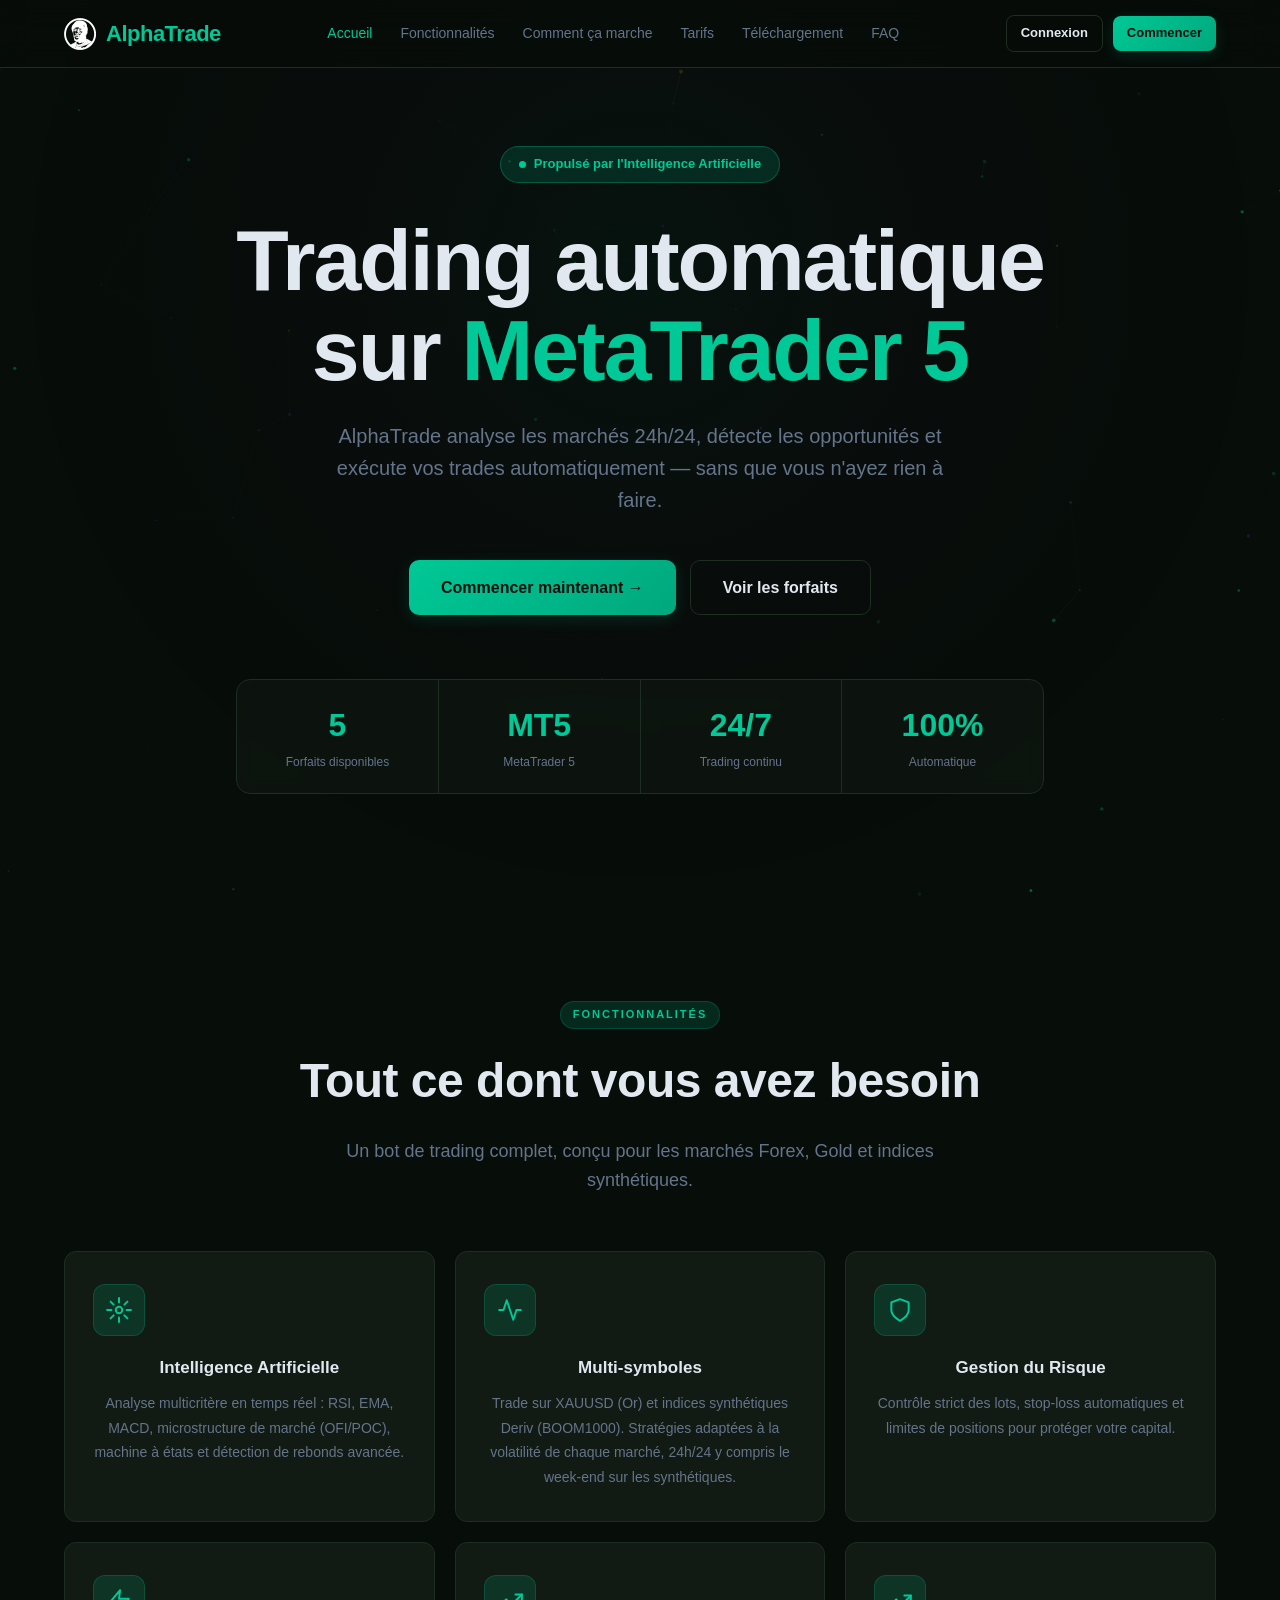
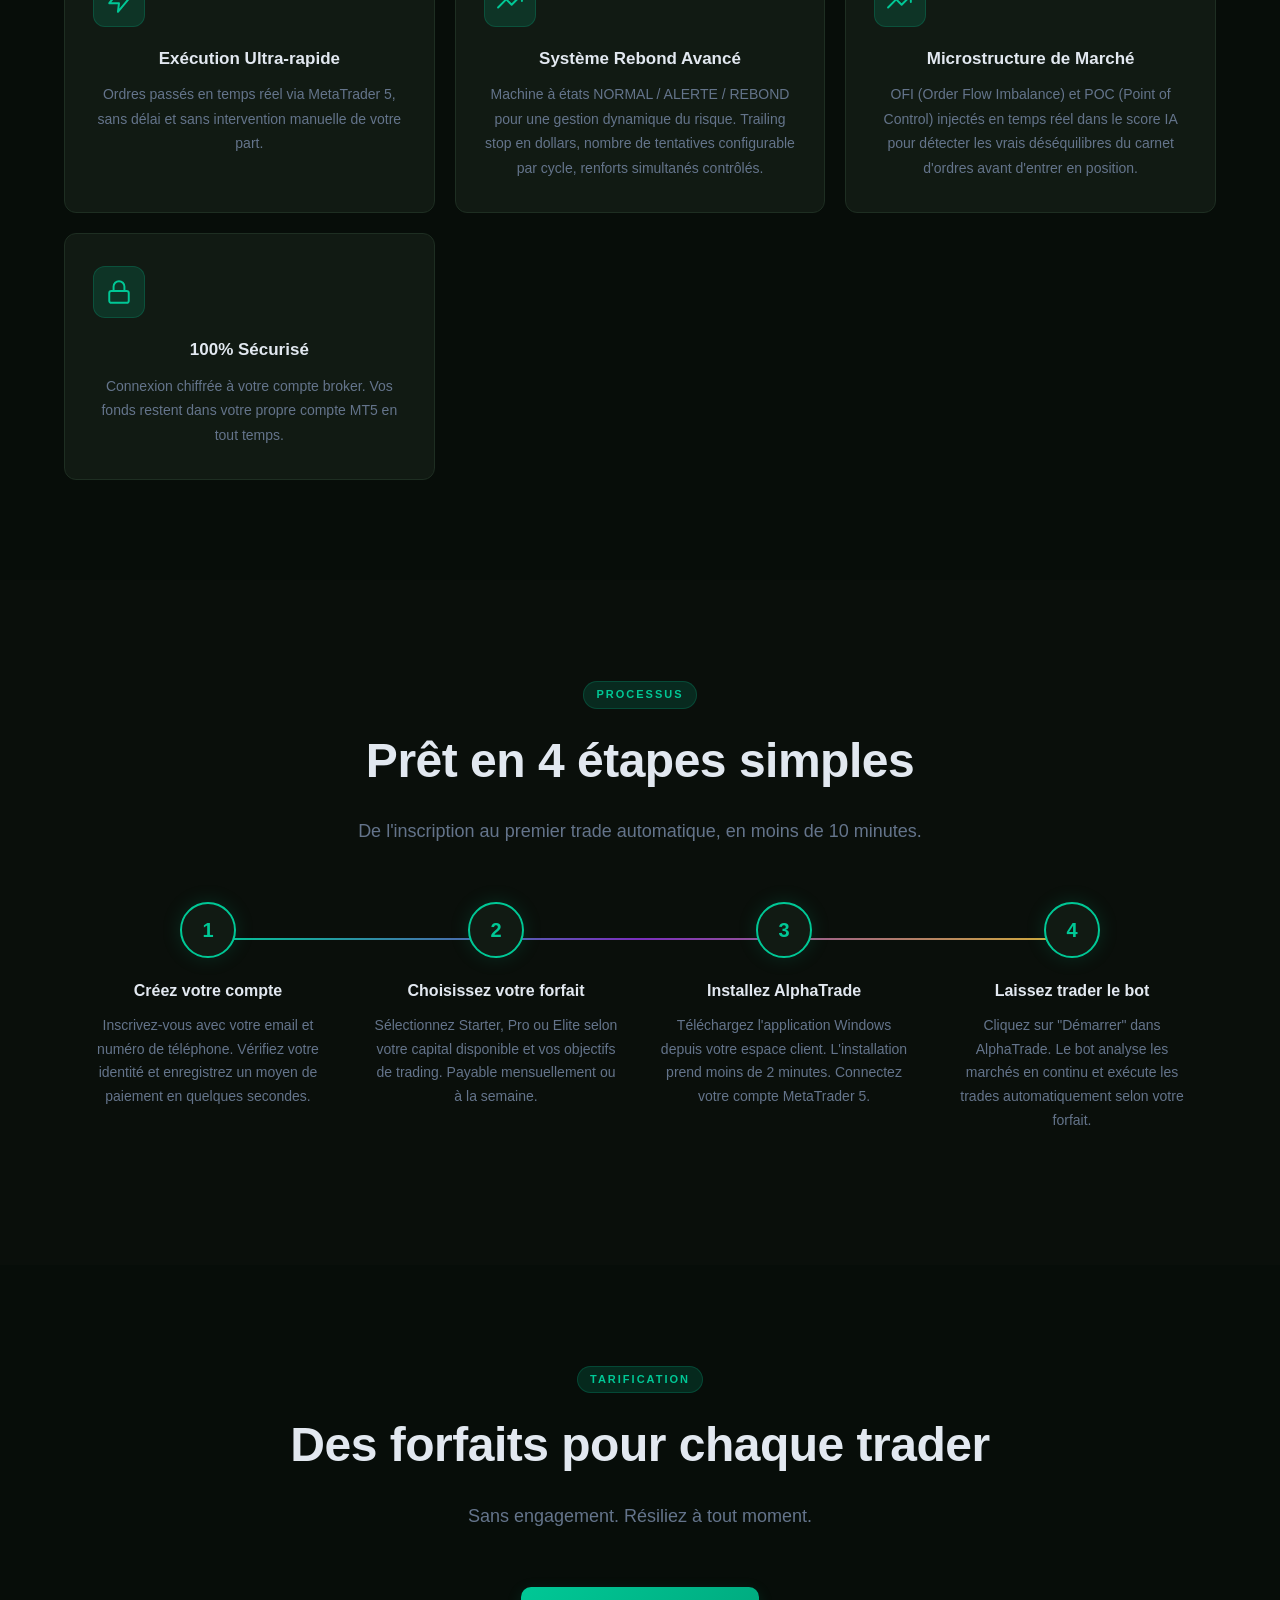
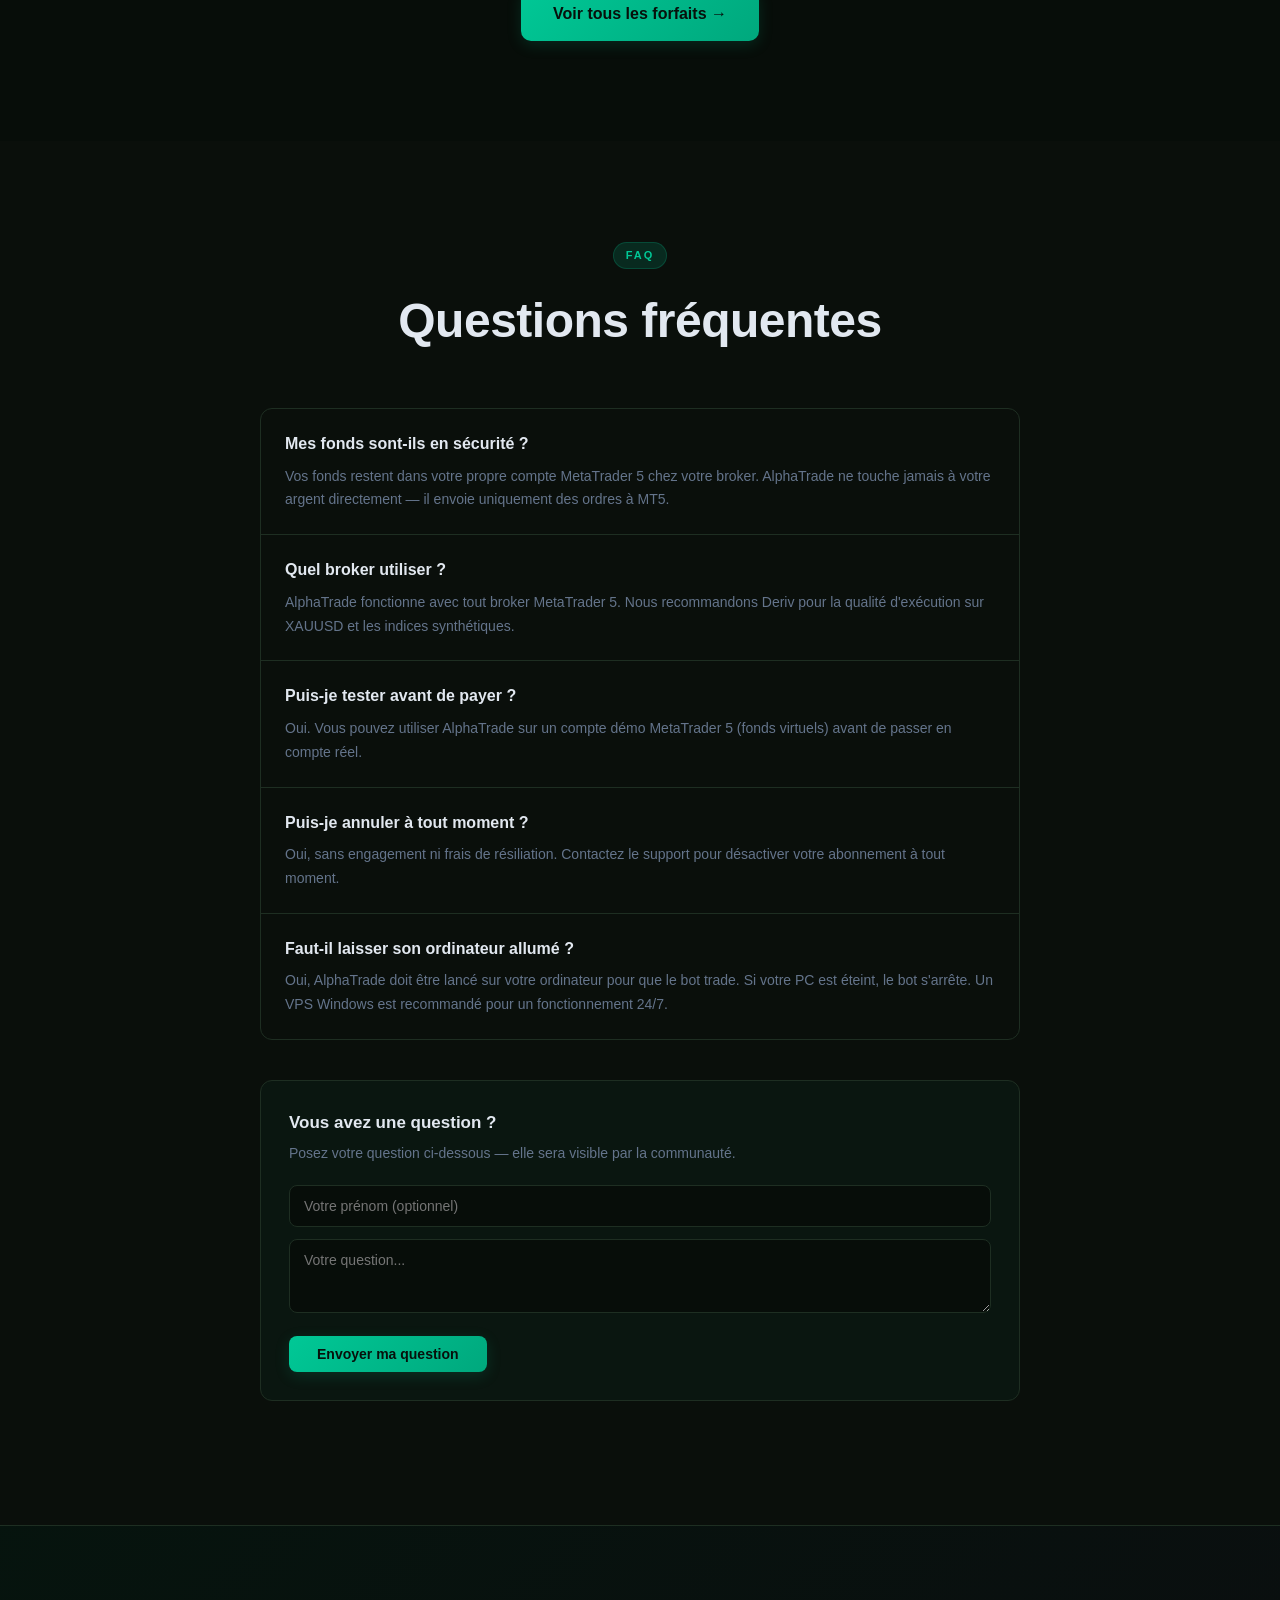
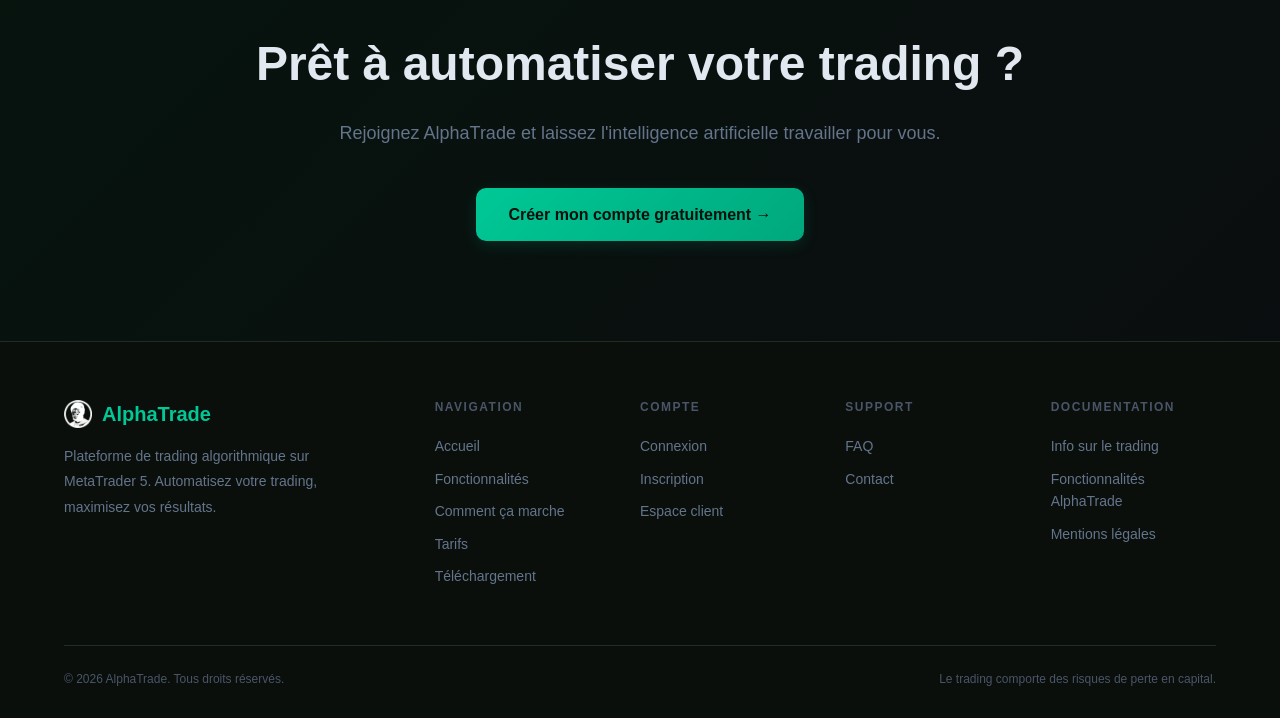
==== commit 1e2b08d5: "Fix: nav active (URLs sans .html) + prix tarifs localStorage + CTA tarifs accueil - nav.js : pageAct" ====
--- a/index.html
+++ b/index.html
@@ -146,89 +146,13 @@
   </div>
 </section>
 
-<!-- APERÇU TARIFS ───────────────────────────────────────────────────────── -->
+<!-- RENVOI TARIFS ────────────────────────────────────────────────────────── -->
 <section class="section section-center">
-  <div class="container">
-    <div class="section-label reveal">Tarification</div>
-    <h2 class="reveal">Des forfaits pour chaque trader</h2>
-    <p class="lead reveal">Sans engagement. Résiliez à tout moment.</p>
-    <div class="pricing-grid pricing-grid-5 reveal">
-
-      <div class="pricing-card basique-card">
-        <div class="plan-name">Basique ⚡</div>
-        <div class="plan-price">14<span>.99 $/mois</span></div>
-        <div class="plan-capital"><strong>Capital recommandé : 50 $</strong>Débutez avec BOOM1000 — simple et accessible</div>
-        <ul class="plan-features">
-          <li class="active"><span class="check">✓</span> Trading 24/7 automatique</li>
-          <li class="active"><span class="check">✓</span> BOOM1000 uniquement</li>
-          <li class="active"><span class="check">✓</span> Lot max : 0.02</li>
-          <li class="active"><span class="check">✓</span> 2 positions simultanées</li>
-          <li class="active"><span class="check">✓</span> Scalping rapide (indices 24h/7j)</li>
-        </ul>
-        <a href="inscription.html?plan=basique" class="btn btn-outline btn-full">Choisir Basique</a>
-      </div>
-
-      <div class="pricing-card">
-        <div class="plan-name">Starter</div>
-        <div class="plan-price">29<span>.99 $/mois</span></div>
-        <div class="plan-capital"><strong>Capital recommandé : 350 $</strong>Idéal pour débuter le trading automatisé</div>
-        <ul class="plan-features">
-          <li class="active"><span class="check">✓</span> Trading 24/7 automatique</li>
-          <li class="active"><span class="check">✓</span> Or (XAUUSD) uniquement</li>
-          <li class="active"><span class="check">✓</span> Lot max : 0.01</li>
-          <li class="active"><span class="check">✓</span> 2 positions simultanées</li>
-          <li class="active"><span class="check">✓</span> Stratégie Rebond activée</li>
-        </ul>
-        <a href="inscription.html?plan=starter" class="btn btn-outline btn-full">Choisir Starter</a>
-      </div>
-
-      <div class="pricing-card featured">
-        <div class="pricing-badge">⭐ POPULAIRE</div>
-        <div class="plan-name">Pro</div>
-        <div class="plan-price">79<span>.99 $/mois</span></div>
-        <div class="plan-capital"><strong>Capital recommandé : 1 000 $</strong>La référence pour un trading sérieux</div>
-        <ul class="plan-features">
-          <li class="active"><span class="check">✓</span> Trading 24/7 automatique</li>
-          <li class="active"><span class="check">✓</span> Or (XAUUSD) uniquement</li>
-          <li class="active"><span class="check">✓</span> Lot max : 0.03</li>
-          <li class="active"><span class="check">✓</span> 4 positions simultanées</li>
-          <li class="active"><span class="check">✓</span> Stratégie Rebond activée</li>
-        </ul>
-        <a href="inscription.html?plan=pro" class="btn btn-primary btn-full">Choisir Pro</a>
-      </div>
-
-      <div class="pricing-card">
-        <div class="plan-name">Elite</div>
-        <div class="plan-price">299<span>.99 $/mois</span></div>
-        <div class="plan-capital"><strong>Capital recommandé : 2 500 $</strong>Performances maximales, tout débloqué</div>
-        <ul class="plan-features">
-          <li class="active"><span class="check">✓</span> Trading 24/7 automatique</li>
-          <li class="active"><span class="check">✓</span> Or (XAUUSD) + BOOM1000</li>
-          <li class="active"><span class="check">✓</span> Lot max : 0.06</li>
-          <li class="active"><span class="check">✓</span> 6 positions simultanées</li>
-          <li class="active"><span class="check">✓</span> Système Rebond + IA Microstructure</li>
-        </ul>
-        <a href="inscription.html?plan=elite" class="btn btn-outline btn-full">Choisir Elite</a>
-      </div>
-
-      <div class="pricing-card premium-card">
-        <div class="pricing-badge" style="background:linear-gradient(135deg,var(--gold),#b8962e);color:#07100b">⭐ PREMIUM</div>
-        <div class="plan-name" style="color:var(--gold)">Premium</div>
-        <div class="plan-price" style="color:var(--gold)">999<span>.99 $/mois</span></div>
-        <div class="plan-capital" style="border-color:rgba(212,175,55,0.3);background:rgba(212,175,55,0.06)"><strong>Capital recommandé : 5 000 $</strong>Accès total — tout débloqué sans limite</div>
-        <ul class="plan-features">
-          <li class="active"><span class="check">✓</span> Trading 24/7 automatique</li>
-          <li class="active"><span class="check">✓</span> XAUUSD + BOOM1000 (tous symboles)</li>
-          <li class="active"><span class="check">✓</span> Lot max : 0.10</li>
-          <li class="active"><span class="check">✓</span> 8 positions simultanées</li>
-          <li class="active"><span class="check">✓</span> Toutes sessions (24h/24)</li>
-          <li class="active"><span class="check">✓</span> Application mobile iOS &amp; Android <span style="font-size:11px;background:rgba(212,175,55,0.15);color:var(--gold);padding:2px 7px;border-radius:8px;margin-left:4px">Bientôt</span></li>
-        </ul>
-        <a href="inscription.html?plan=premium" class="btn btn-full" style="background:linear-gradient(135deg,var(--gold),#b8962e);color:#07100b;font-weight:800;border:none;padding:14px;border-radius:10px;font-size:15px;cursor:pointer;display:block;text-align:center;text-decoration:none">Choisir Premium</a>
-      </div>
-
-    </div>
-    <div style="margin-top:28px" class="reveal"><a href="tarifs.html" style="color:var(--green);font-size:15px;font-weight:600">Comparer tous les forfaits en détail →</a></div>
+  <div class="container reveal">
+    <div class="section-label">Tarification</div>
+    <h2>Des forfaits pour chaque trader</h2>
+    <p class="lead">Sans engagement. Résiliez à tout moment.</p>
+    <a href="tarifs.html" class="btn btn-primary btn-lg">Voir tous les forfaits →</a>
   </div>
 </section>
 
--- a/css/style.css
+++ b/css/style.css
@@ -287,6 +287,13 @@
 .os-badge-soon {
   background: rgba(212,175,55,0.12); color: var(--gold);
 }
+.os-badge-new {
+  animation: badge-pulse 2.4s ease-in-out infinite;
+}
+@keyframes badge-pulse {
+  0%, 100% { opacity: 1; }
+  50% { opacity: .6; }
+}
 
 .pricing-card {
   background: var(--card); border: 1px solid var(--border); border-radius: var(--radius);
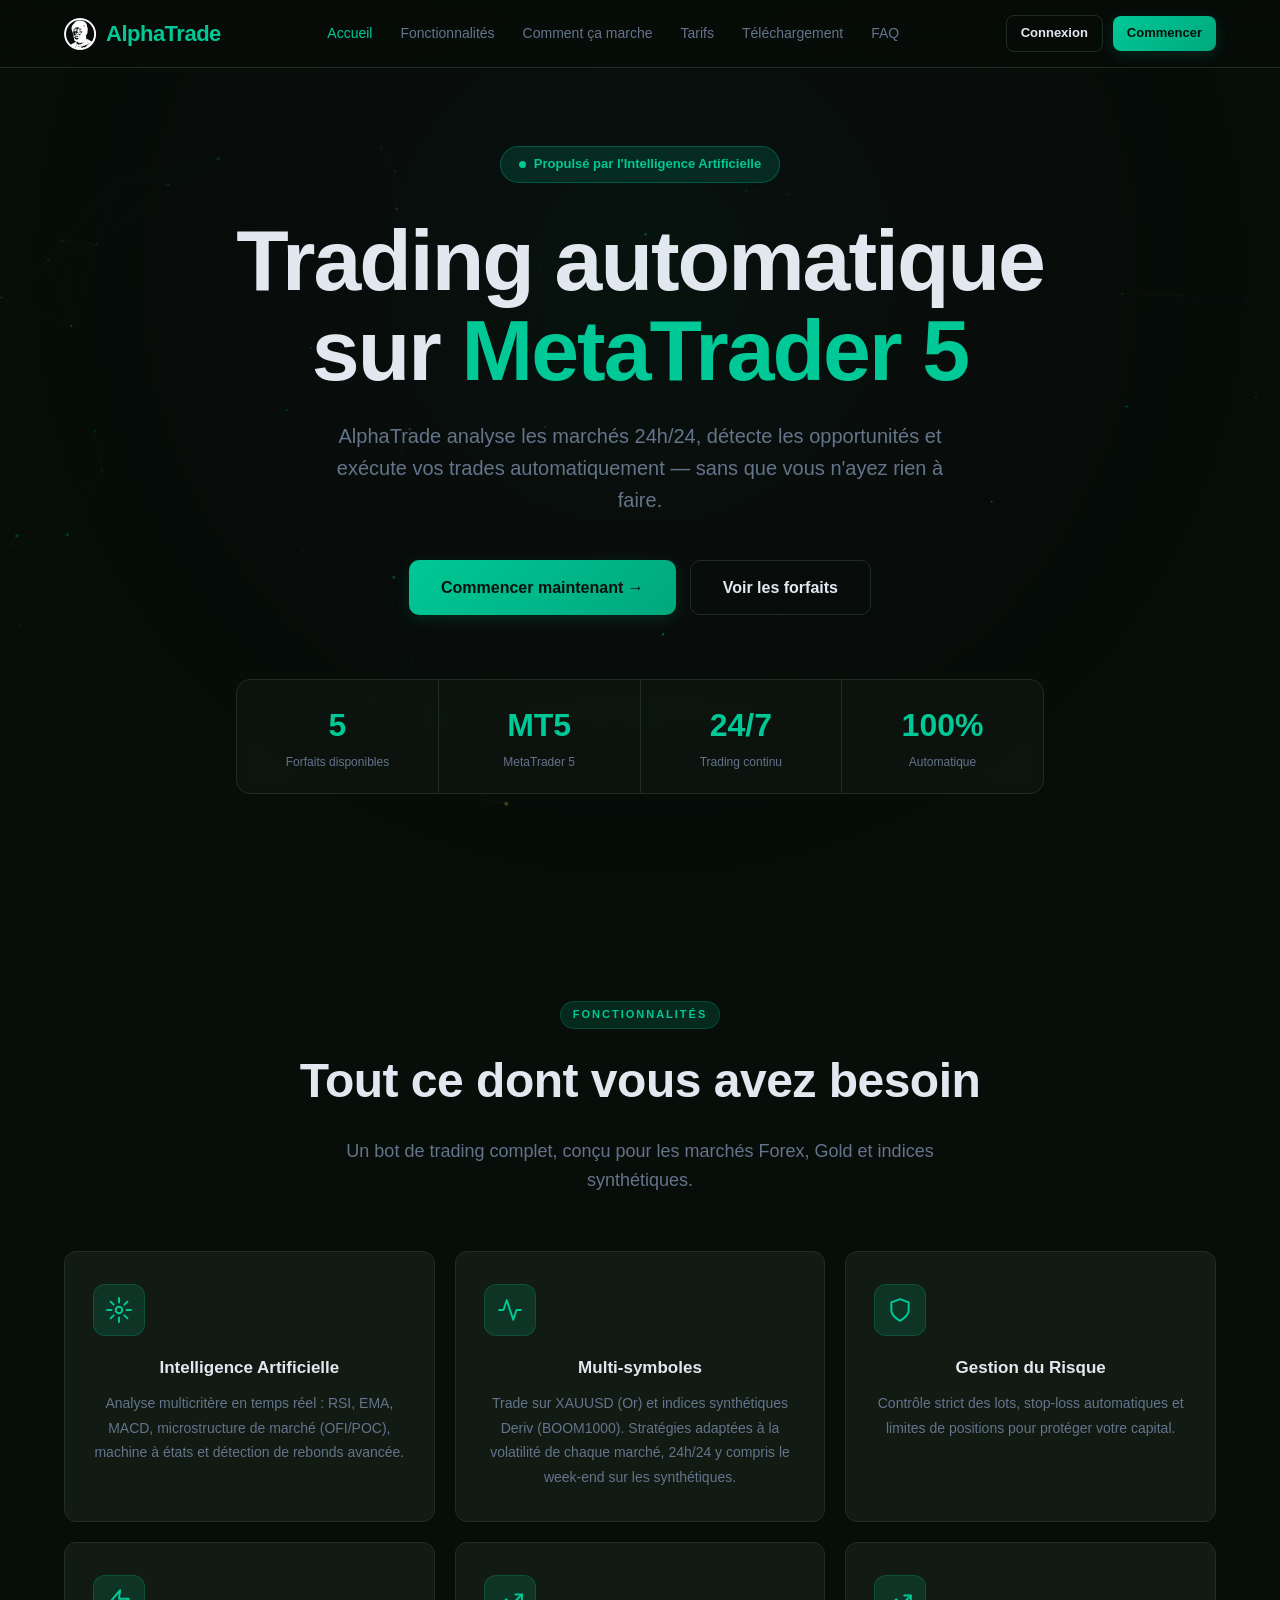
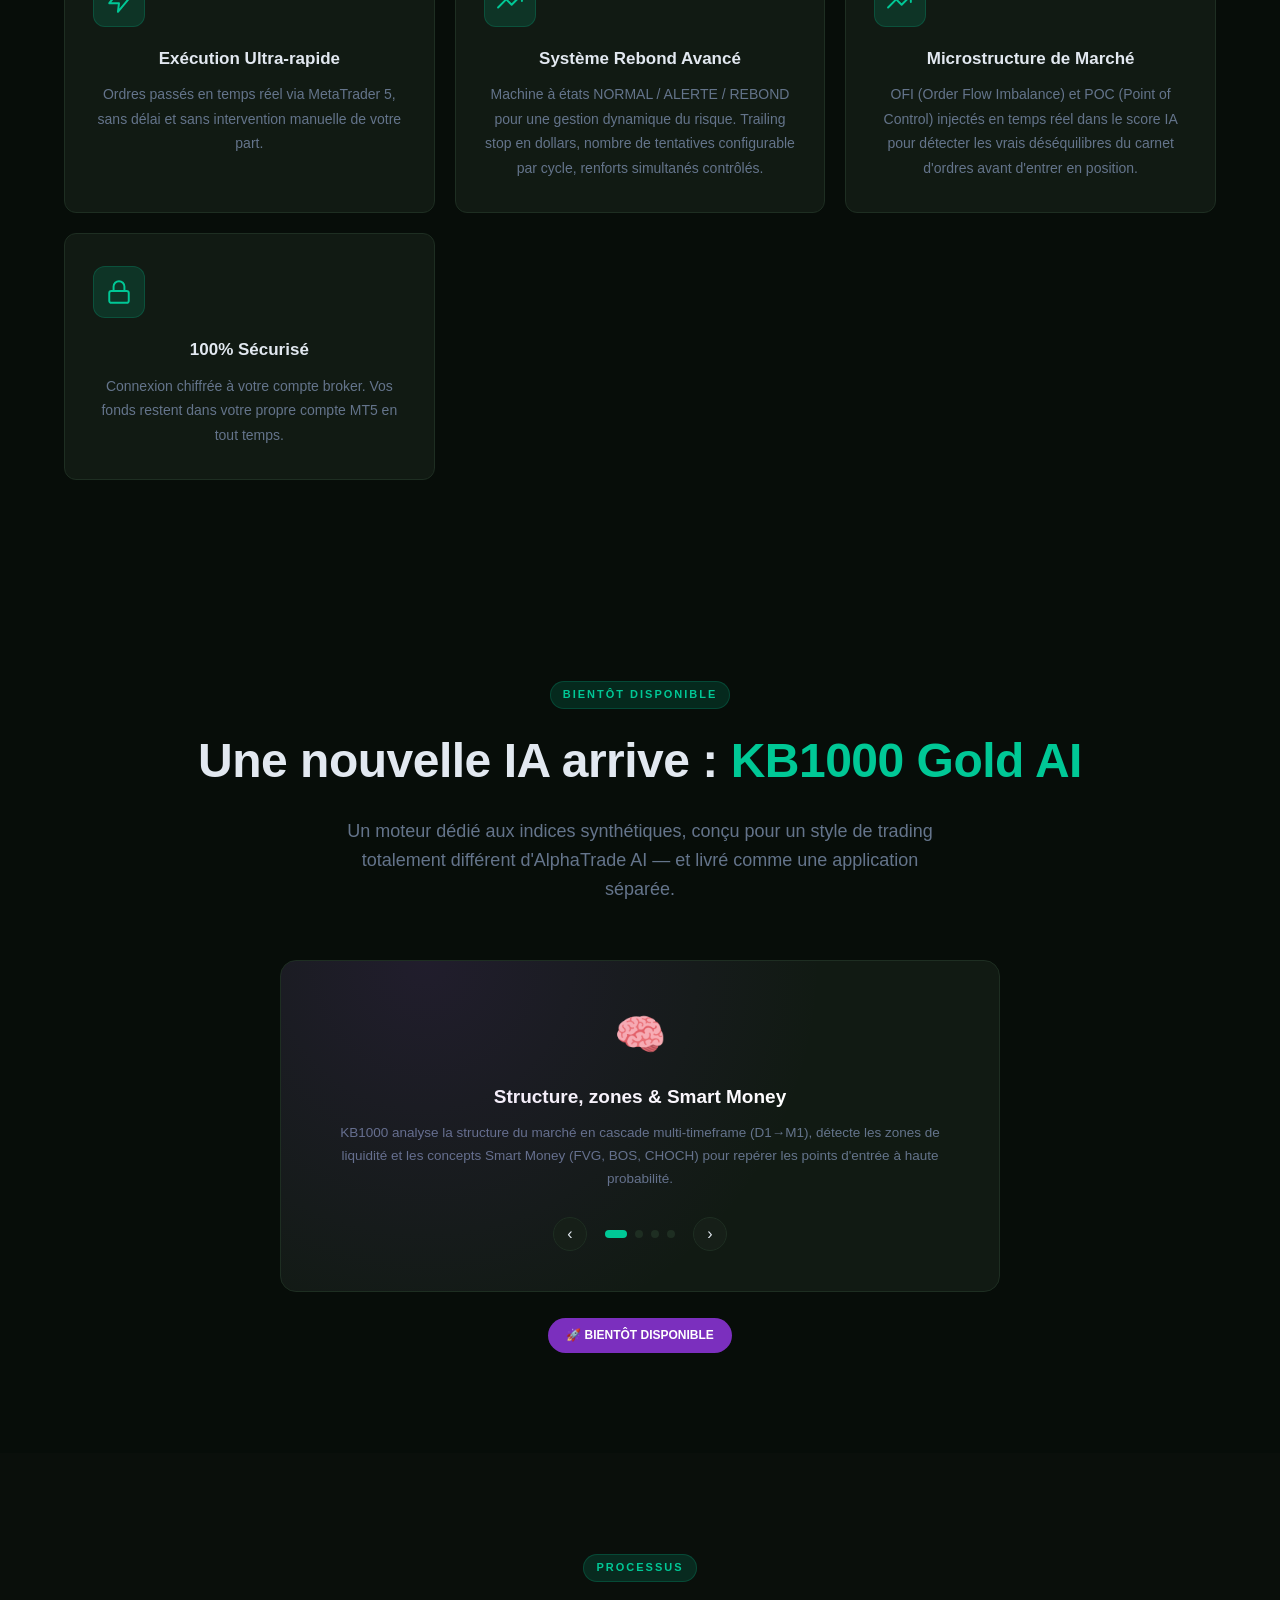
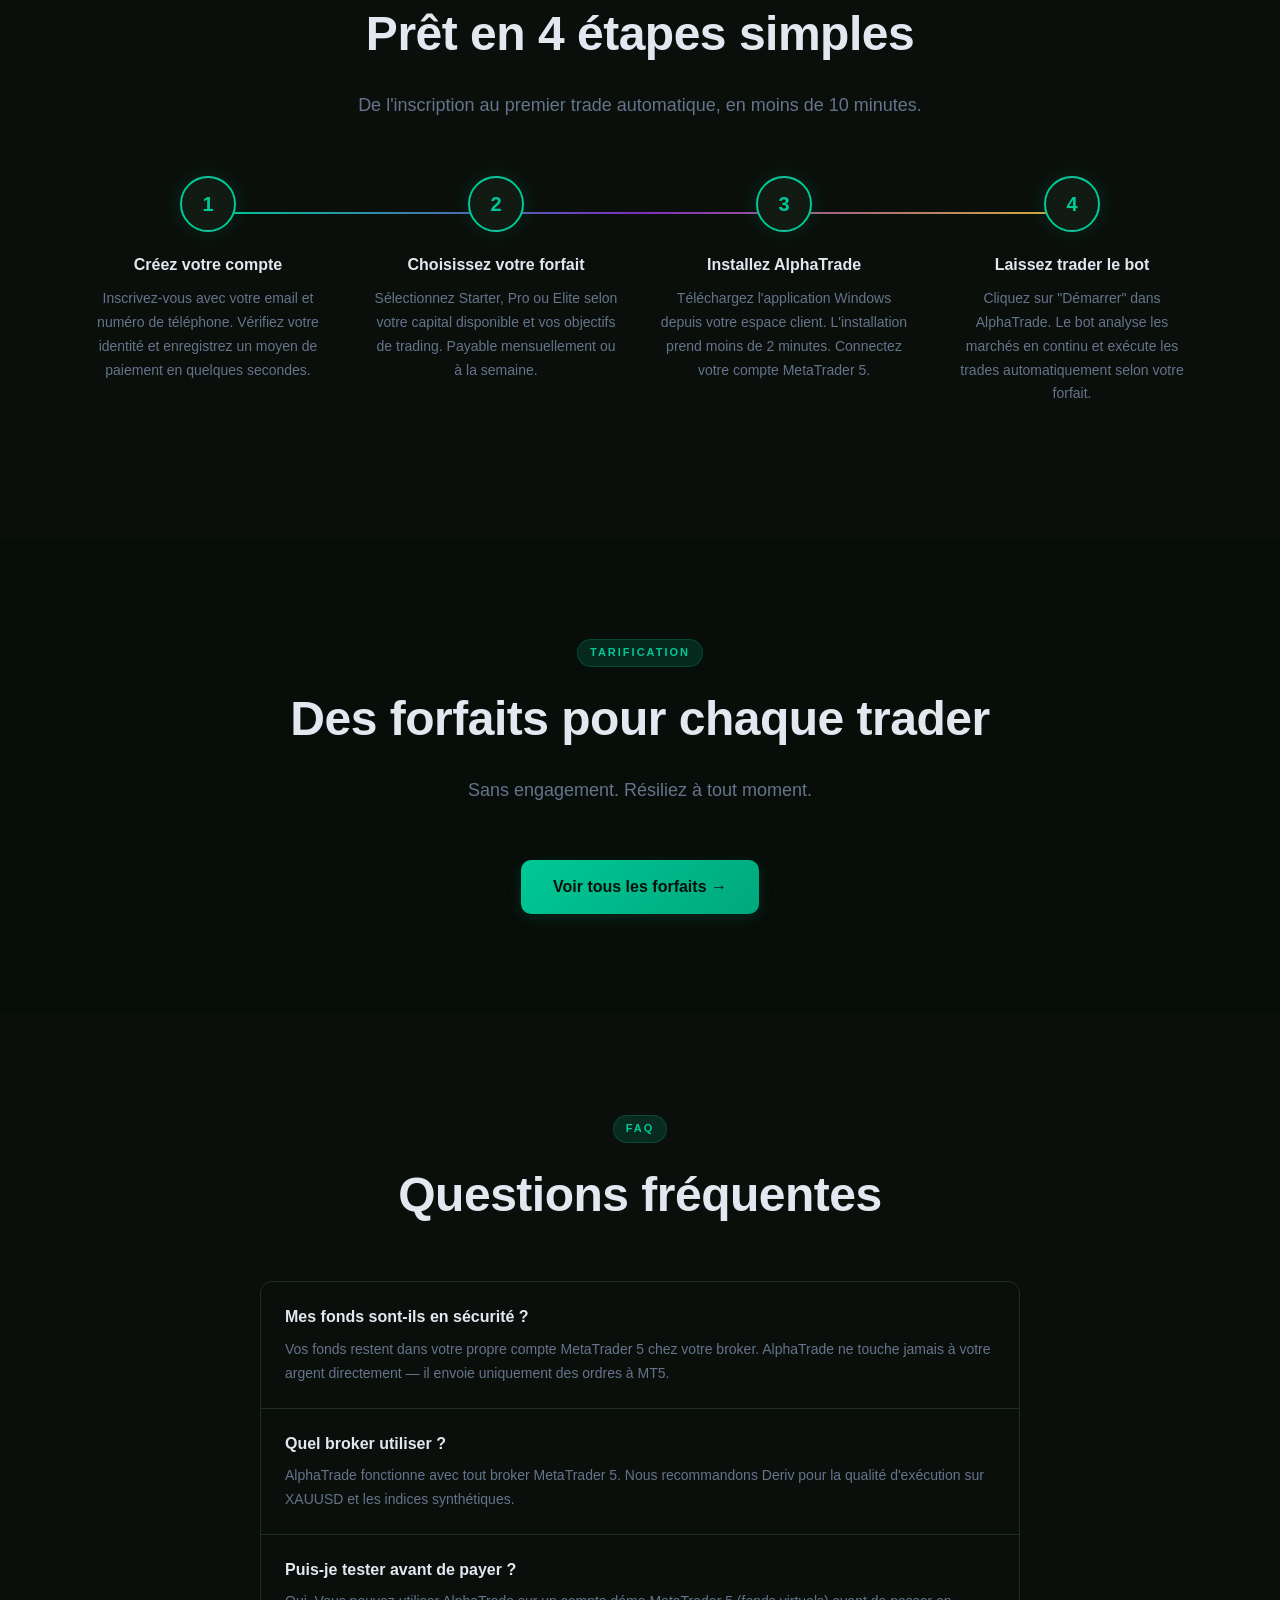
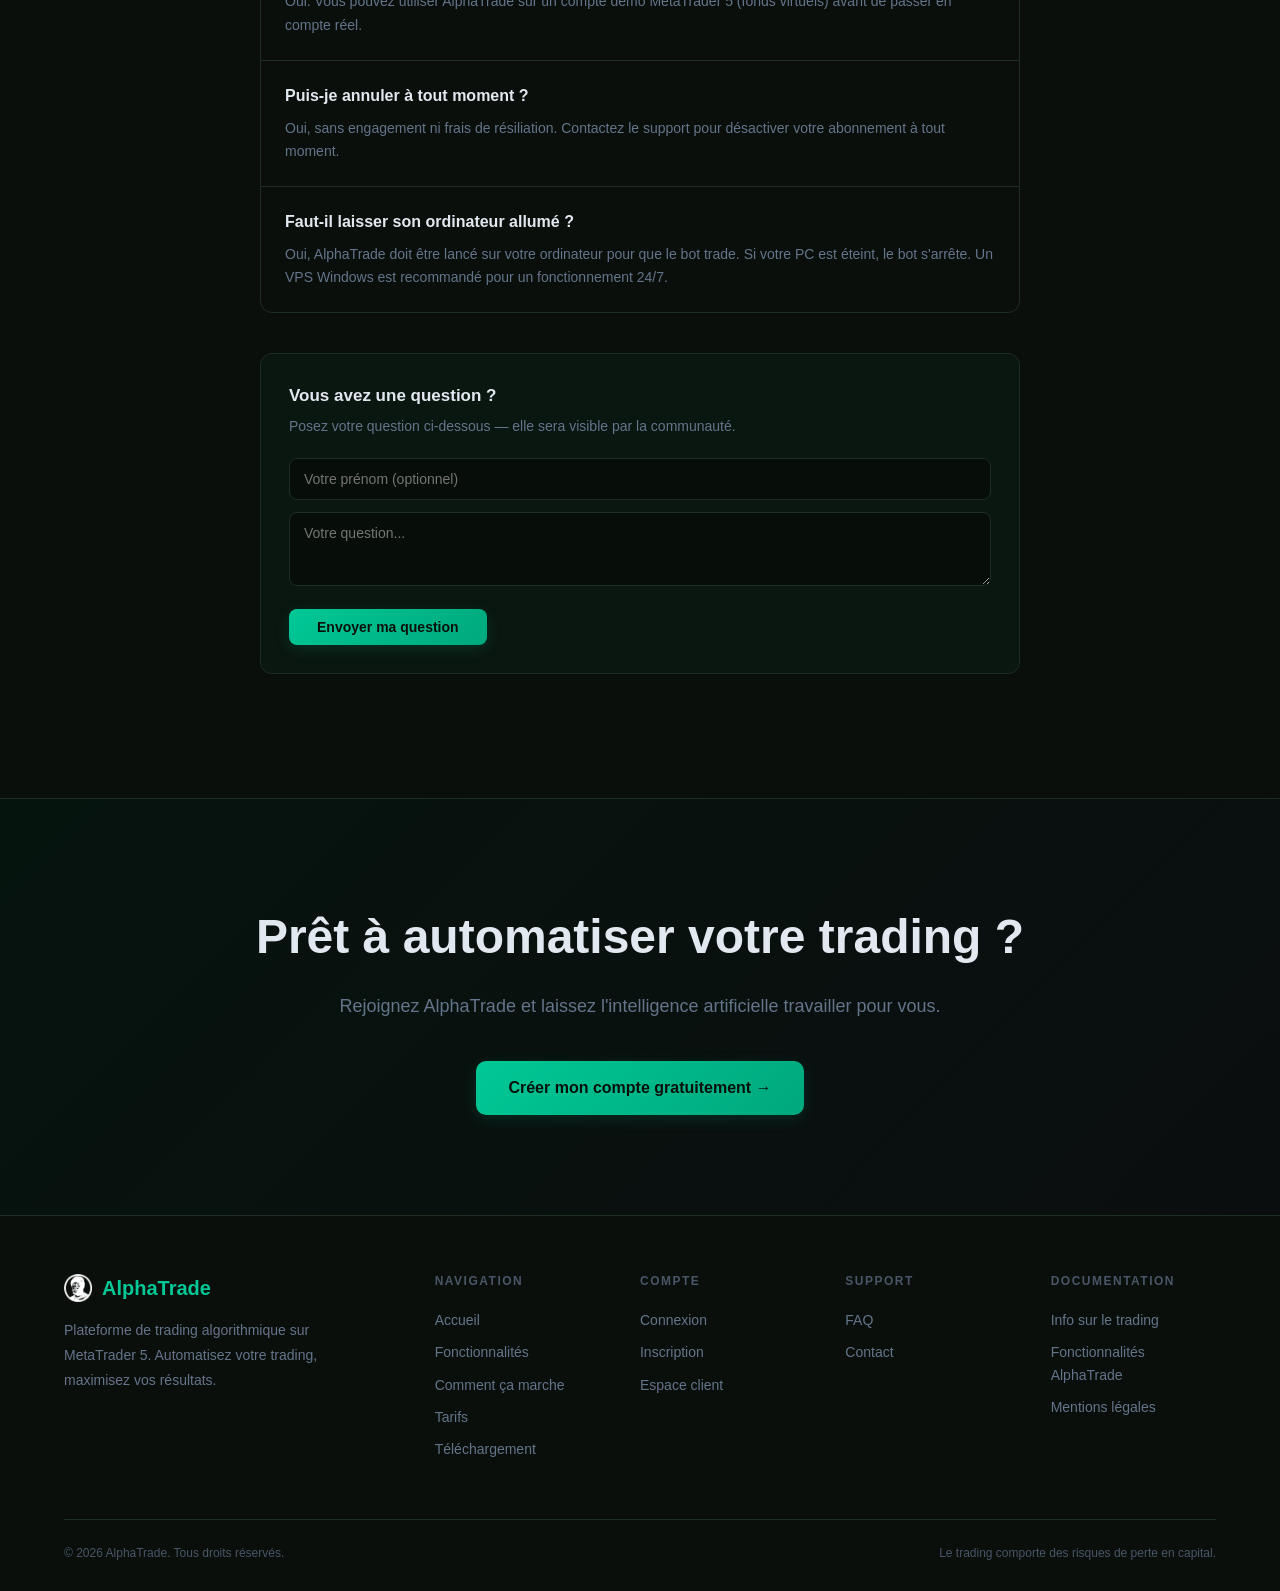
==== commit 25d2f4b6: "Feat: cartes tarifs 100% dynamiques + annonce KB1000 Gold AI tarifs.html : la carte entiere (nom, ba" ====
--- a/index.html
+++ b/index.html
@@ -115,6 +115,48 @@
   </div>
 </section>
 
+<!-- ANNONCE KB1000 GOLD AI (bientôt disponible) — ajoutée le 17/07/2026 -->
+<section class="section section-center" id="kb1000-promo">
+  <div class="container">
+    <div class="section-label reveal">Bientôt disponible</div>
+    <h2 class="reveal">Une nouvelle IA arrive : <span style="color:var(--green)">KB1000 Gold AI</span></h2>
+    <p class="lead reveal">Un moteur dédié aux indices synthétiques, conçu pour un style de trading totalement différent d'AlphaTrade AI — et livré comme une application séparée.</p>
+
+    <div class="kb1000-carousel reveal">
+      <div class="kb1000-slide active" data-slide="0">
+        <div class="kb1000-slide-icon">🧠</div>
+        <h3>Structure, zones &amp; Smart Money</h3>
+        <p>KB1000 analyse la structure du marché en cascade multi-timeframe (D1→M1), détecte les zones de liquidité et les concepts Smart Money (FVG, BOS, CHOCH) pour repérer les points d'entrée à haute probabilité.</p>
+      </div>
+      <div class="kb1000-slide" data-slide="1">
+        <div class="kb1000-slide-icon">📈</div>
+        <h3>Pensé pour les indices synthétiques</h3>
+        <p>Contrairement à AlphaTrade AI (Or/XAUUSD), KB1000 est calibré spécifiquement pour BOOM1000 et CRASH1000 — des marchés qui tournent 24h/24, 7j/7, sans les contraintes de session du Forex classique.</p>
+      </div>
+      <div class="kb1000-slide" data-slide="2">
+        <div class="kb1000-slide-icon">🎯</div>
+        <h3>Confirmations &amp; Fibonacci</h3>
+        <p>Chaque setup est validé par plusieurs confirmations (EMA/RSI/MACD/Momentum) et des niveaux de Fibonacci, avant toute prise de position — même logique de rigueur que le moteur principal.</p>
+      </div>
+      <div class="kb1000-slide" data-slide="3">
+        <div class="kb1000-slide-icon">📦</div>
+        <h3>Une application à part, incluse avec Basique</h3>
+        <p>KB1000 sera livré comme un téléchargement dédié, séparé de l'app AlphaTrade principale — inclus automatiquement pour les clients du forfait Basique dès sa sortie.</p>
+      </div>
+
+      <div class="kb1000-nav">
+        <button class="kb1000-arrow" onclick="kb1000Prev()" aria-label="Précédent">‹</button>
+        <div class="kb1000-dots" id="kb1000Dots"></div>
+        <button class="kb1000-arrow" onclick="kb1000Next()" aria-label="Suivant">›</button>
+      </div>
+    </div>
+
+    <div class="kb1000-cta reveal">
+      <span class="kb1000-soon-badge">🚀 BIENTÔT DISPONIBLE</span>
+    </div>
+  </div>
+</section>
+
 <!-- COMMENT ÇA MARCHE ───────────────────────────────────────────────────── -->
 <section class="section" id="comment" style="background:var(--bg2);">
   <div class="container section-center">
@@ -383,6 +425,26 @@
 }
 window.addEventListener('DOMContentLoaded', () => loadFaqs());
 </script>
+<script>
+// Carrousel promo KB1000 Gold AI — ajouté le 17/07/2026
+let kb1000Index = 0;
+let kb1000Slides, kb1000Dots;
+function kb1000Render() {
+  kb1000Slides.forEach((s, i) => s.classList.toggle('active', i === kb1000Index));
+  kb1000Dots.forEach((d, i) => d.classList.toggle('active', i === kb1000Index));
+}
+function kb1000Next() { kb1000Index = (kb1000Index + 1) % kb1000Slides.length; kb1000Render(); }
+function kb1000Prev() { kb1000Index = (kb1000Index - 1 + kb1000Slides.length) % kb1000Slides.length; kb1000Render(); }
+function kb1000GoTo(i) { kb1000Index = i; kb1000Render(); }
+window.addEventListener('DOMContentLoaded', () => {
+  kb1000Slides = document.querySelectorAll('.kb1000-slide');
+  const dotsEl = document.getElementById('kb1000Dots');
+  if (!kb1000Slides.length || !dotsEl) return;
+  dotsEl.innerHTML = Array.from(kb1000Slides).map((_, i) => `<div class="kb1000-dot ${i === 0 ? 'active' : ''}" onclick="kb1000GoTo(${i})"></div>`).join('');
+  kb1000Dots = document.querySelectorAll('.kb1000-dot');
+  setInterval(kb1000Next, 5000);
+});
+</script>
 <script src="js/nav.js"></script>
 <script src="js/bg.js"></script>
 </body>
--- a/css/style.css
+++ b/css/style.css
@@ -307,6 +307,45 @@
   border-color: var(--green); background: linear-gradient(135deg, #111a13, #0d1f10);
   box-shadow: 0 0 40px rgba(0,200,150,0.1);
 }
+.pricing-card.unavailable { opacity: .55; filter: grayscale(.5); }
+.pricing-card.unavailable .plan-price { color: var(--muted); font-size: clamp(20px,2.2vw,28px); }
+.pricing-card.unavailable:hover { transform: none; }
+.pricing-badge.unavailable-badge { background: var(--purple, #7B2FBE); color: #fff; }
+.btn-disabled {
+  background: var(--card2, #161f18); border: 1px solid var(--border); color: var(--muted);
+  border-radius: 10px; padding: 14px; text-align: center; font-size: 15px; font-weight: 700; cursor: not-allowed;
+}
+
+/* ── Carrousel promo KB1000 Gold AI (ajouté le 17/07/2026) ── */
+.kb1000-carousel {
+  position: relative; max-width: 720px; margin: 40px auto 0; background: var(--card);
+  border: 1px solid var(--border); border-radius: 16px; padding: 40px 48px; overflow: hidden;
+}
+.kb1000-carousel::before {
+  content: ''; position: absolute; inset: 0;
+  background: radial-gradient(circle at 20% 0%, rgba(123,47,190,.15), transparent 60%); pointer-events: none;
+}
+.kb1000-slide { display: none; animation: kb1000Fade .4s ease; }
+.kb1000-slide.active { display: block; }
+@keyframes kb1000Fade { from { opacity: 0; transform: translateY(6px); } to { opacity: 1; transform: translateY(0); } }
+.kb1000-slide-icon { font-size: 42px; margin-bottom: 14px; }
+.kb1000-slide h3 { font-size: 19px; color: #fff; margin: 0 0 10px; }
+.kb1000-slide p { color: var(--muted); font-size: 13.5px; line-height: 1.7; margin: 0; }
+.kb1000-nav { display: flex; align-items: center; justify-content: center; gap: 18px; margin-top: 26px; position: relative; }
+.kb1000-arrow {
+  background: var(--card2, #161f18); border: 1px solid var(--border); color: var(--text); width: 34px; height: 34px;
+  border-radius: 50%; cursor: pointer; font-size: 16px; display: flex; align-items: center; justify-content: center;
+}
+.kb1000-arrow:hover { border-color: var(--green2); color: var(--green); }
+.kb1000-dots { display: flex; gap: 8px; }
+.kb1000-dot { width: 8px; height: 8px; border-radius: 50%; background: var(--border); cursor: pointer; transition: background .2s, width .2s; }
+.kb1000-dot.active { background: var(--green); width: 22px; border-radius: 5px; }
+.kb1000-cta { margin-top: 26px; }
+.kb1000-soon-badge {
+  display: inline-block; background: var(--purple); color: #fff; font-size: 12px; font-weight: 700;
+  padding: 8px 18px; border-radius: 20px;
+}
+@media (max-width: 600px) { .kb1000-carousel { padding: 28px 22px; } }
 .pricing-badge {
   position: absolute; top: -14px; left: 50%; transform: translateX(-50%);
   background: linear-gradient(135deg, var(--green), var(--green2));
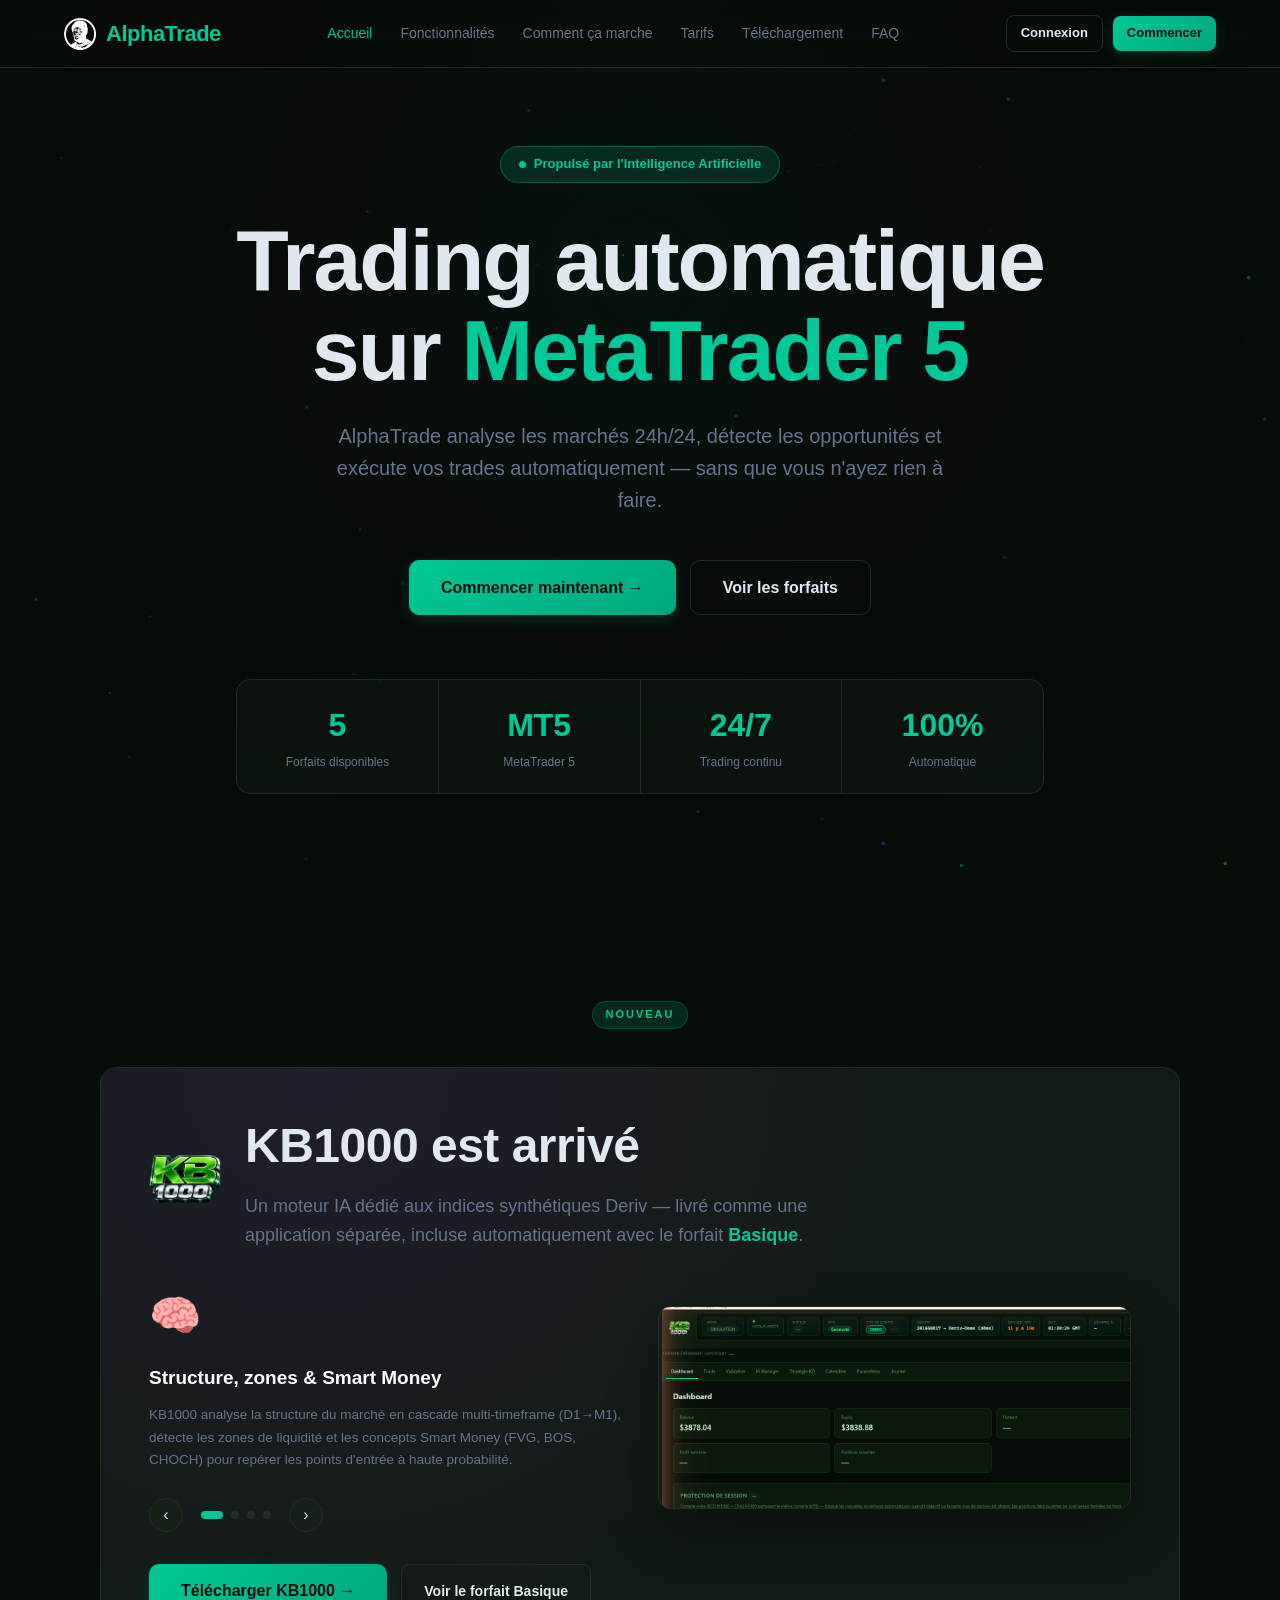
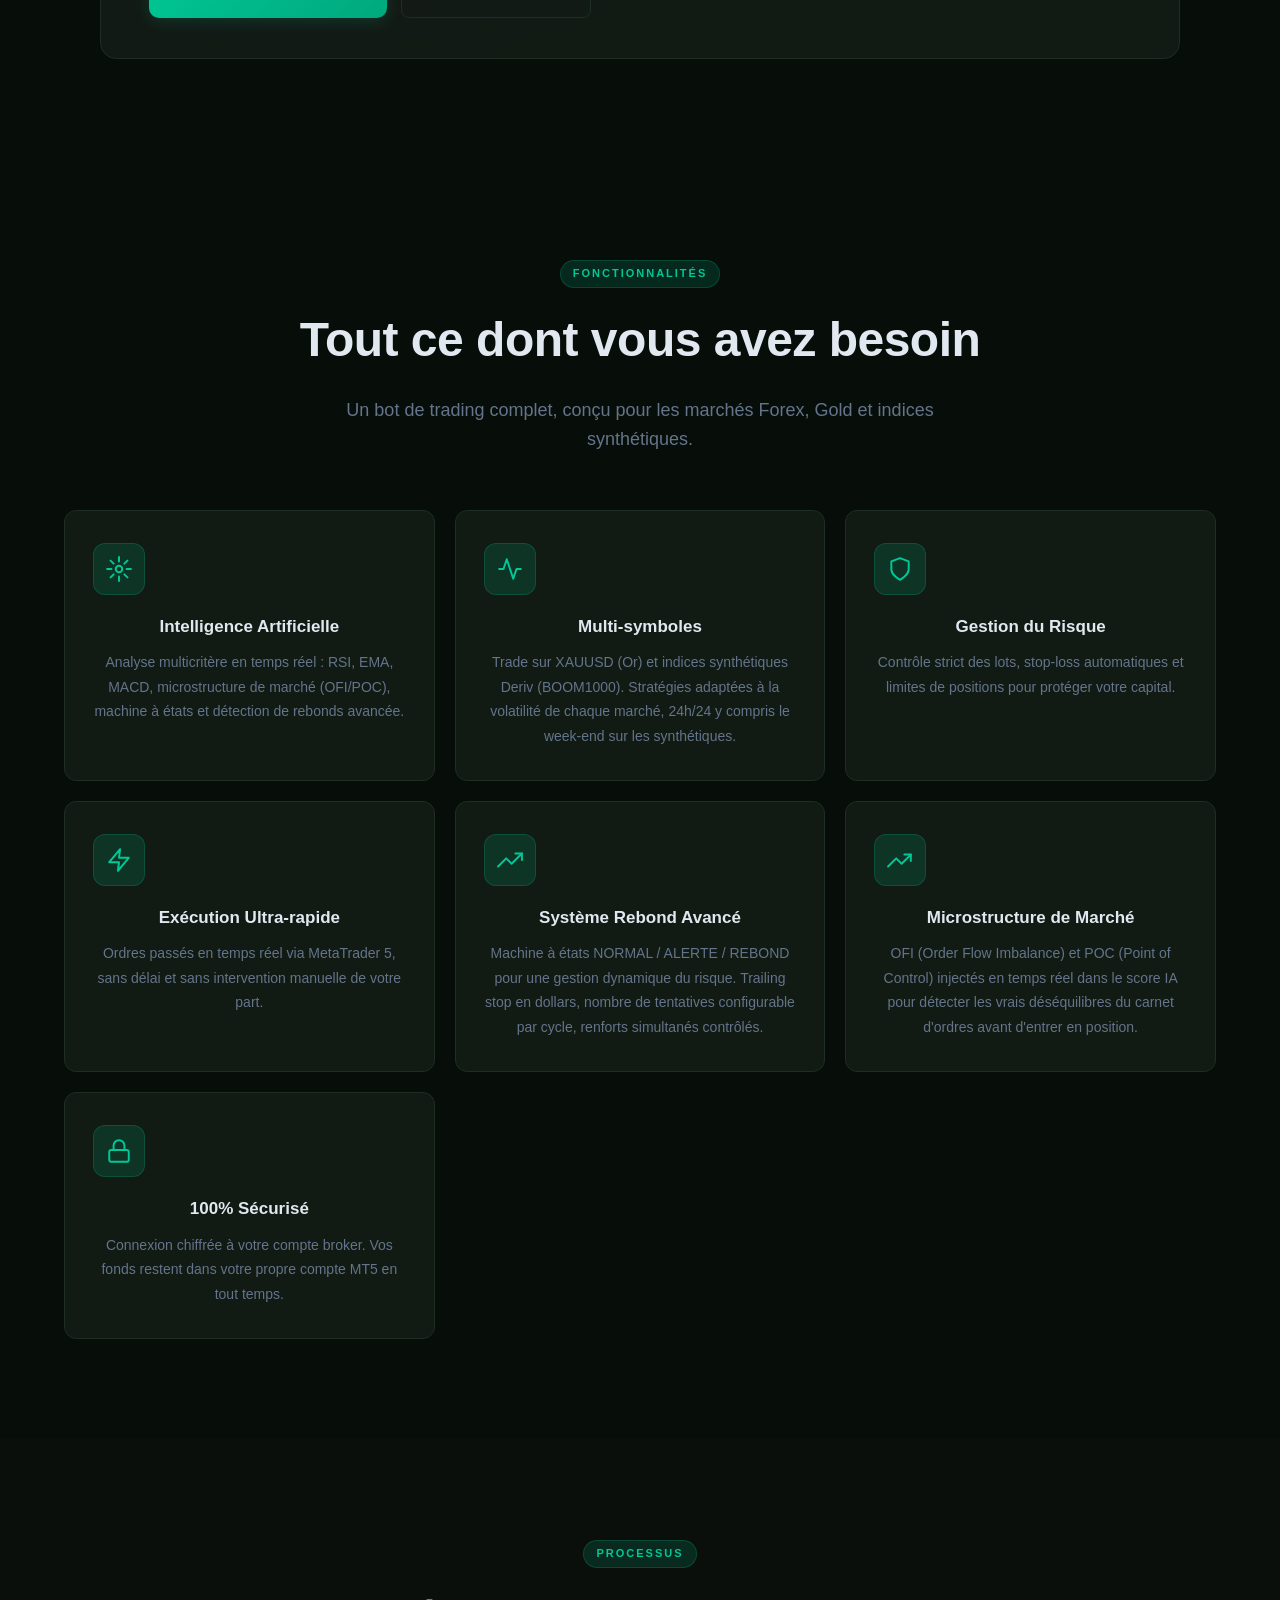
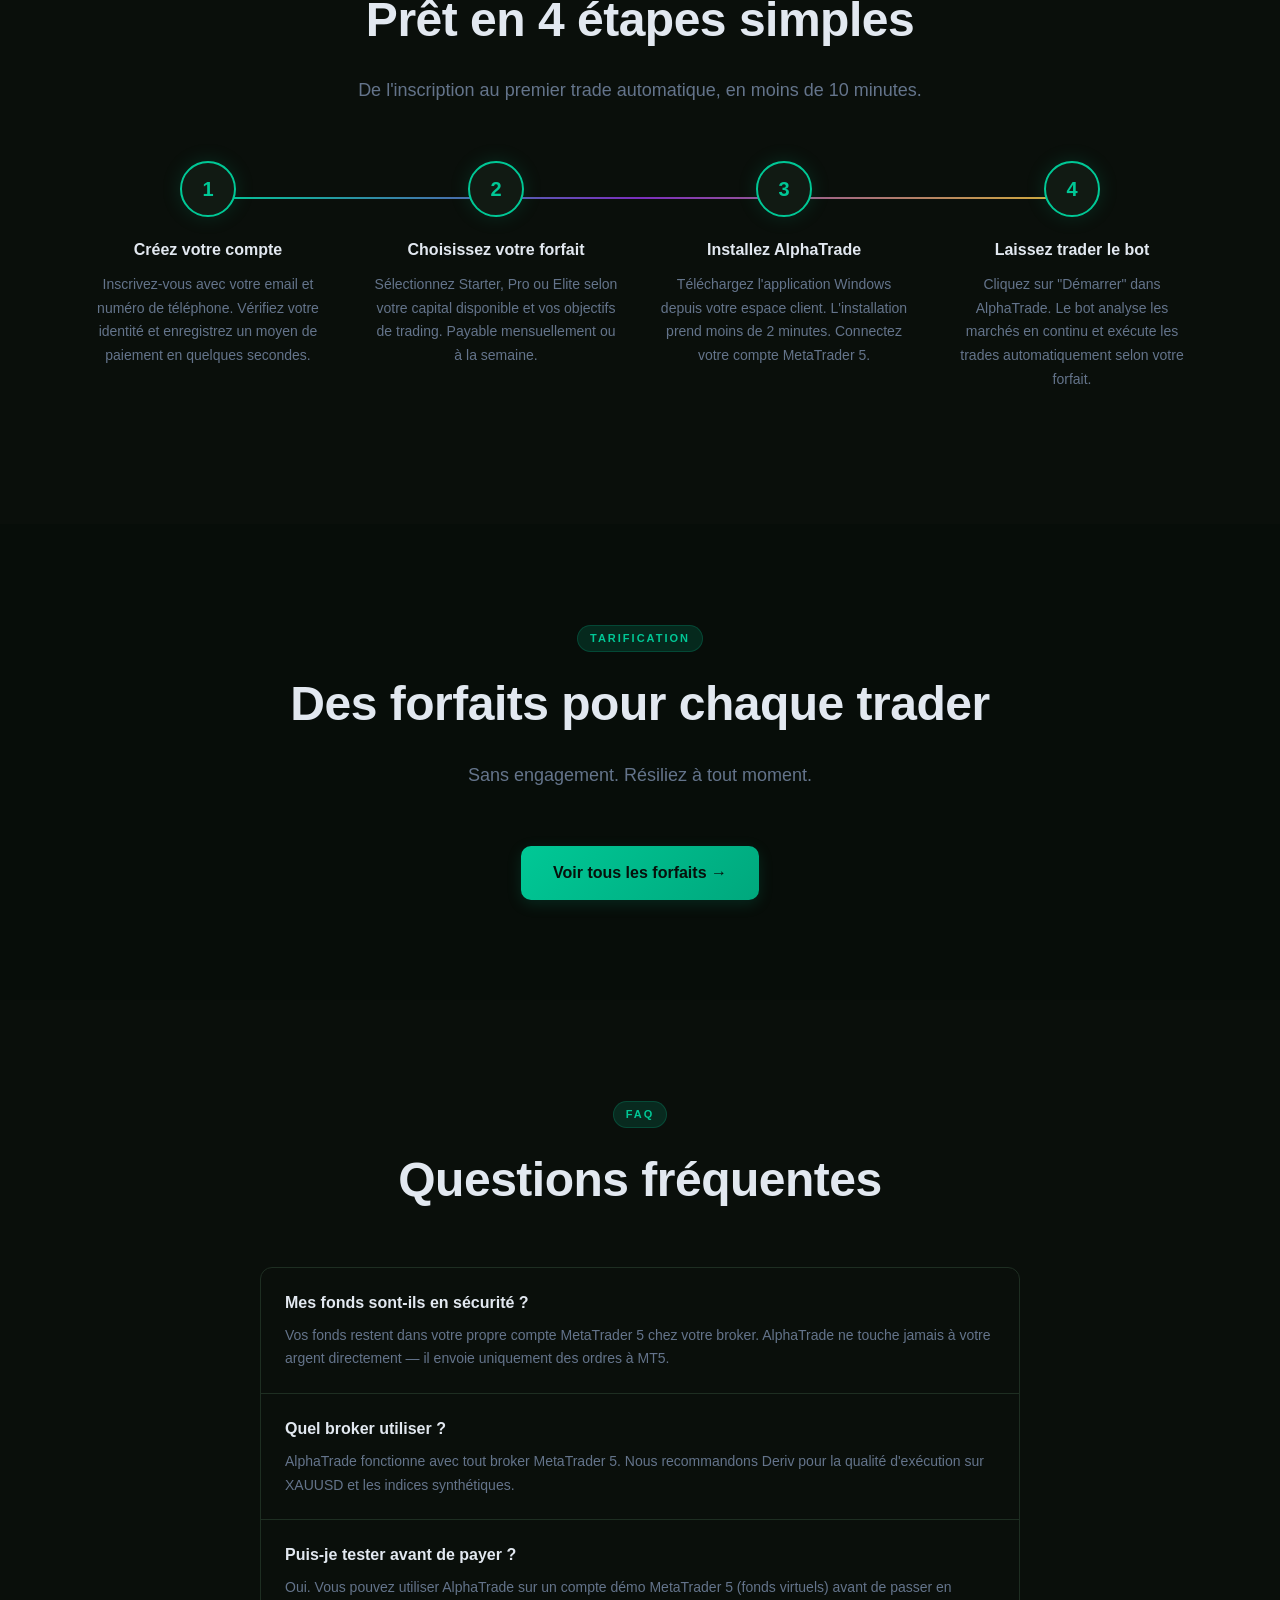
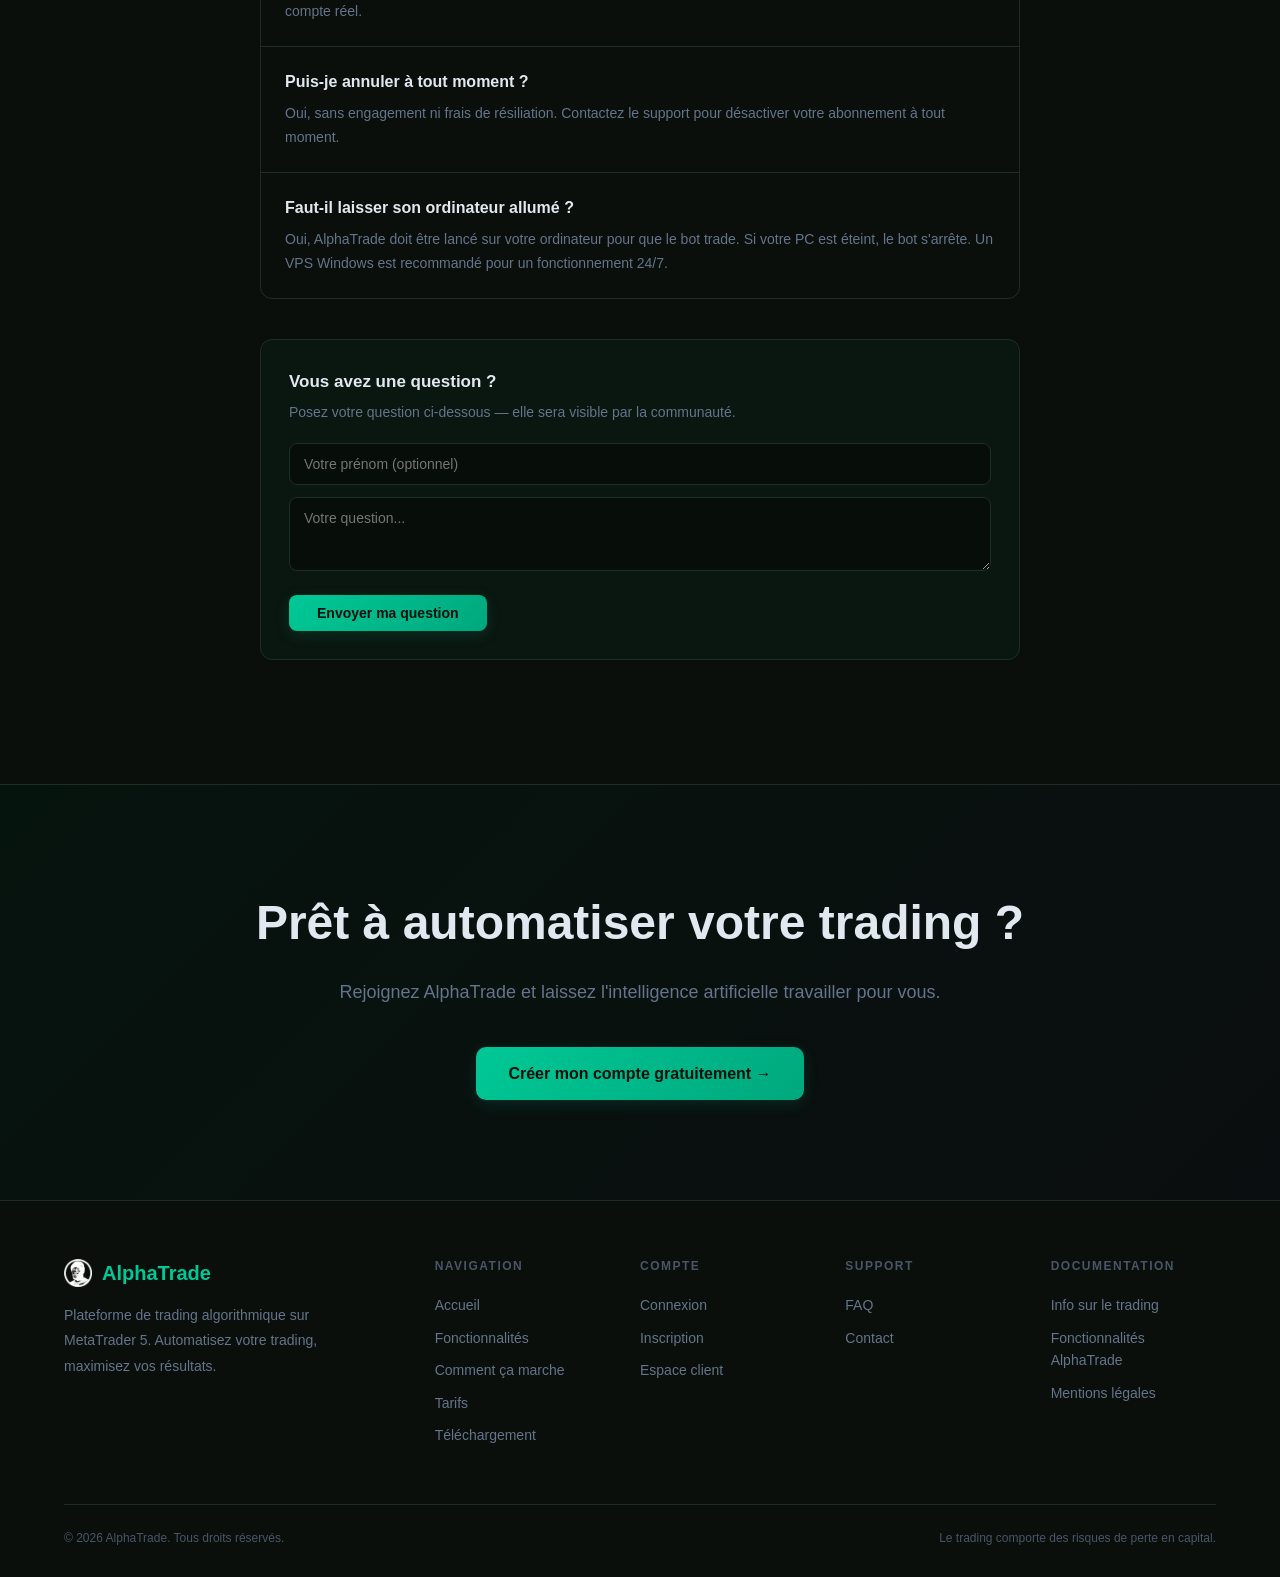
==== commit ac4abc31: "Feat: annonce KB1000 repositionnee en entree de site + vrai logo partout - Bannière KB1000 déplacée " ====
--- a/index.html
+++ b/index.html
@@ -47,6 +47,63 @@
   </div>
 </section>
 
+<!-- ANNONCE KB1000 (disponible) — repositionnée à l'entrée du site le 18/07/2026,
+     juste après le hero, pour que chaque nouvelle annonce soit vue en premier. -->
+<section class="section section-center" id="kb1000-promo">
+  <div class="container">
+    <div class="section-label reveal" style="color:var(--green)">Nouveau</div>
+    <div class="kb1000-promo-card reveal">
+      <div class="kb1000-promo-head">
+        <img src="assets/kb1000-logo.png" alt="KB1000" class="kb1000-promo-logo">
+        <div>
+          <h2 style="margin:0 0 8px">KB1000 est arrivé</h2>
+          <p class="lead" style="margin:0;text-align:left">Un moteur IA dédié aux indices synthétiques Deriv — livré comme une application séparée, incluse automatiquement avec le forfait <strong style="color:var(--green)">Basique</strong>.</p>
+        </div>
+      </div>
+
+      <div class="kb1000-promo-body">
+        <div class="kb1000-carousel">
+          <div class="kb1000-slide active" data-slide="0">
+            <div class="kb1000-slide-icon">🧠</div>
+            <h3>Structure, zones &amp; Smart Money</h3>
+            <p>KB1000 analyse la structure du marché en cascade multi-timeframe (D1→M1), détecte les zones de liquidité et les concepts Smart Money (FVG, BOS, CHOCH) pour repérer les points d'entrée à haute probabilité.</p>
+          </div>
+          <div class="kb1000-slide" data-slide="1">
+            <div class="kb1000-slide-icon">📈</div>
+            <h3>Pensé pour les indices synthétiques</h3>
+            <p>Contrairement à AlphaTrade AI (Or/XAUUSD), KB1000 est calibré spécifiquement pour BOOM1000 et CRASH1000 — des marchés qui tournent 24h/24, 7j/7, sans les contraintes de session du Forex classique.</p>
+          </div>
+          <div class="kb1000-slide" data-slide="2">
+            <div class="kb1000-slide-icon">🎯</div>
+            <h3>Confirmations &amp; Fibonacci</h3>
+            <p>Chaque setup est validé par plusieurs confirmations (EMA/RSI/MACD/Momentum) et des niveaux de Fibonacci, avant toute prise de position — même logique de rigueur que le moteur principal.</p>
+          </div>
+          <div class="kb1000-slide" data-slide="3">
+            <img src="assets/kb1000-icon.png" alt="" class="kb1000-slide-icon-img">
+            <h3>Une application à part, incluse avec Basique</h3>
+            <p>KB1000 est livré comme un téléchargement dédié, séparé de l'app AlphaTrade principale — inclus automatiquement pour les clients du forfait Basique.</p>
+          </div>
+
+          <div class="kb1000-nav">
+            <button class="kb1000-arrow" onclick="kb1000Prev()" aria-label="Précédent">‹</button>
+            <div class="kb1000-dots" id="kb1000Dots"></div>
+            <button class="kb1000-arrow" onclick="kb1000Next()" aria-label="Suivant">›</button>
+          </div>
+        </div>
+
+        <div class="kb1000-promo-shot">
+          <img src="assets/kb1000-dashboard.png" alt="Tableau de bord KB1000">
+        </div>
+      </div>
+
+      <div class="kb1000-cta reveal">
+        <a href="telechargement.html" class="btn btn-primary btn-lg">Télécharger KB1000 →</a>
+        <a href="tarifs.html" class="btn btn-outline">Voir le forfait Basique</a>
+      </div>
+    </div>
+  </div>
+</section>
+
 <!-- FONCTIONNALITÉS ──────────────────────────────────────────────────────── -->
 <section class="section section-center" id="fonctionnalites">
   <div class="container">
@@ -111,48 +168,6 @@
         <p>Connexion chiffrée à votre compte broker. Vos fonds restent dans votre propre compte MT5 en tout temps.</p>
       </div>
 
-    </div>
-  </div>
-</section>
-
-<!-- ANNONCE KB1000 GOLD AI (bientôt disponible) — ajoutée le 17/07/2026 -->
-<section class="section section-center" id="kb1000-promo">
-  <div class="container">
-    <div class="section-label reveal">Bientôt disponible</div>
-    <h2 class="reveal">Une nouvelle IA arrive : <span style="color:var(--green)">KB1000 Gold AI</span></h2>
-    <p class="lead reveal">Un moteur dédié aux indices synthétiques, conçu pour un style de trading totalement différent d'AlphaTrade AI — et livré comme une application séparée.</p>
-
-    <div class="kb1000-carousel reveal">
-      <div class="kb1000-slide active" data-slide="0">
-        <div class="kb1000-slide-icon">🧠</div>
-        <h3>Structure, zones &amp; Smart Money</h3>
-        <p>KB1000 analyse la structure du marché en cascade multi-timeframe (D1→M1), détecte les zones de liquidité et les concepts Smart Money (FVG, BOS, CHOCH) pour repérer les points d'entrée à haute probabilité.</p>
-      </div>
-      <div class="kb1000-slide" data-slide="1">
-        <div class="kb1000-slide-icon">📈</div>
-        <h3>Pensé pour les indices synthétiques</h3>
-        <p>Contrairement à AlphaTrade AI (Or/XAUUSD), KB1000 est calibré spécifiquement pour BOOM1000 et CRASH1000 — des marchés qui tournent 24h/24, 7j/7, sans les contraintes de session du Forex classique.</p>
-      </div>
-      <div class="kb1000-slide" data-slide="2">
-        <div class="kb1000-slide-icon">🎯</div>
-        <h3>Confirmations &amp; Fibonacci</h3>
-        <p>Chaque setup est validé par plusieurs confirmations (EMA/RSI/MACD/Momentum) et des niveaux de Fibonacci, avant toute prise de position — même logique de rigueur que le moteur principal.</p>
-      </div>
-      <div class="kb1000-slide" data-slide="3">
-        <div class="kb1000-slide-icon">📦</div>
-        <h3>Une application à part, incluse avec Basique</h3>
-        <p>KB1000 sera livré comme un téléchargement dédié, séparé de l'app AlphaTrade principale — inclus automatiquement pour les clients du forfait Basique dès sa sortie.</p>
-      </div>
-
-      <div class="kb1000-nav">
-        <button class="kb1000-arrow" onclick="kb1000Prev()" aria-label="Précédent">‹</button>
-        <div class="kb1000-dots" id="kb1000Dots"></div>
-        <button class="kb1000-arrow" onclick="kb1000Next()" aria-label="Suivant">›</button>
-      </div>
-    </div>
-
-    <div class="kb1000-cta reveal">
-      <span class="kb1000-soon-badge">🚀 BIENTÔT DISPONIBLE</span>
     </div>
   </div>
 </section>
--- a/css/style.css
+++ b/css/style.css
@@ -307,6 +307,10 @@
   border-color: var(--green); background: linear-gradient(135deg, #111a13, #0d1f10);
   box-shadow: 0 0 40px rgba(0,200,150,0.1);
 }
+.pricing-card.has-badge {
+  border-color: var(--green); background: linear-gradient(135deg, #111a13, #0d1f10);
+  box-shadow: 0 0 40px rgba(0,200,150,0.1);
+}
 .pricing-card.unavailable { opacity: .55; filter: grayscale(.5); }
 .pricing-card.unavailable .plan-price { color: var(--muted); font-size: clamp(20px,2.2vw,28px); }
 .pricing-card.unavailable:hover { transform: none; }
@@ -316,22 +320,33 @@
   border-radius: 10px; padding: 14px; text-align: center; font-size: 15px; font-weight: 700; cursor: not-allowed;
 }
 
-/* ── Carrousel promo KB1000 Gold AI (ajouté le 17/07/2026) ── */
-.kb1000-carousel {
-  position: relative; max-width: 720px; margin: 40px auto 0; background: var(--card);
-  border: 1px solid var(--border); border-radius: 16px; padding: 40px 48px; overflow: hidden;
-}
-.kb1000-carousel::before {
+/* ── Annonce KB1000, à l'entrée du site (refonte 18/07/2026) ── */
+.kb1000-promo-card {
+  position: relative; max-width: 1080px; margin: 24px auto 0; background: var(--card);
+  border: 1px solid var(--border); border-radius: 16px; padding: 40px 48px; overflow: hidden; text-align: left;
+}
+.kb1000-promo-card::before {
   content: ''; position: absolute; inset: 0;
   background: radial-gradient(circle at 20% 0%, rgba(123,47,190,.15), transparent 60%); pointer-events: none;
 }
+.kb1000-promo-head { display: flex; align-items: center; gap: 24px; margin-bottom: 32px; position: relative; }
+.kb1000-promo-logo { width: 72px; height: 72px; object-fit: contain; flex-shrink: 0; }
+.kb1000-promo-body { display: flex; gap: 36px; align-items: center; flex-wrap: wrap; position: relative; }
+.kb1000-promo-shot {
+  flex: 1 1 380px; min-width: 300px; border: 1px solid var(--border); border-radius: 12px; overflow: hidden;
+  box-shadow: 0 20px 50px rgba(0,0,0,.35);
+}
+.kb1000-promo-shot img { display: block; width: 100%; height: auto; }
+
+.kb1000-carousel { position: relative; flex: 1 1 380px; min-width: 300px; }
 .kb1000-slide { display: none; animation: kb1000Fade .4s ease; }
 .kb1000-slide.active { display: block; }
 @keyframes kb1000Fade { from { opacity: 0; transform: translateY(6px); } to { opacity: 1; transform: translateY(0); } }
 .kb1000-slide-icon { font-size: 42px; margin-bottom: 14px; }
+.kb1000-slide-icon-img { width: 42px; height: 42px; margin-bottom: 14px; border-radius: 10px; object-fit: contain; }
 .kb1000-slide h3 { font-size: 19px; color: #fff; margin: 0 0 10px; }
 .kb1000-slide p { color: var(--muted); font-size: 13.5px; line-height: 1.7; margin: 0; }
-.kb1000-nav { display: flex; align-items: center; justify-content: center; gap: 18px; margin-top: 26px; position: relative; }
+.kb1000-nav { display: flex; align-items: center; gap: 18px; margin-top: 26px; position: relative; }
 .kb1000-arrow {
   background: var(--card2, #161f18); border: 1px solid var(--border); color: var(--text); width: 34px; height: 34px;
   border-radius: 50%; cursor: pointer; font-size: 16px; display: flex; align-items: center; justify-content: center;
@@ -340,12 +355,12 @@
 .kb1000-dots { display: flex; gap: 8px; }
 .kb1000-dot { width: 8px; height: 8px; border-radius: 50%; background: var(--border); cursor: pointer; transition: background .2s, width .2s; }
 .kb1000-dot.active { background: var(--green); width: 22px; border-radius: 5px; }
-.kb1000-cta { margin-top: 26px; }
-.kb1000-soon-badge {
-  display: inline-block; background: var(--purple); color: #fff; font-size: 12px; font-weight: 700;
-  padding: 8px 18px; border-radius: 20px;
-}
-@media (max-width: 600px) { .kb1000-carousel { padding: 28px 22px; } }
+.kb1000-cta { margin-top: 32px; position: relative; display: flex; gap: 14px; flex-wrap: wrap; }
+@media (max-width: 700px) {
+  .kb1000-promo-card { padding: 28px 22px; }
+  .kb1000-promo-head { flex-direction: column; text-align: center; }
+  .kb1000-promo-head p { text-align: center !important; }
+}
 .pricing-badge {
   position: absolute; top: -14px; left: 50%; transform: translateX(-50%);
   background: linear-gradient(135deg, var(--green), var(--green2));
@@ -454,6 +469,21 @@
 .dash-stat-label { color: var(--muted); }
 .dash-stat-value { font-weight: 600; }
 
+/* ── Parrainage (17/07/2026) ────────────────────────────────────────────── */
+.referral-code-box { background: var(--input); border: 1px dashed var(--green2); border-radius: 10px; padding: 14px 16px; display: flex; align-items: center; justify-content: space-between; gap: 12px; margin-bottom: 12px; flex-wrap: wrap; }
+.referral-code-box .code { font-size: 19px; font-weight: 800; letter-spacing: 1.5px; color: var(--green); font-family: 'Consolas', monospace; }
+.btn-copy { background: rgba(0,200,150,.12); border: 1px solid var(--green2); color: var(--green); border-radius: 8px; padding: 7px 14px; font-size: 12px; font-weight: 700; cursor: pointer; }
+.referral-link-row { display: flex; gap: 8px; margin-bottom: 16px; }
+.referral-link-row input { flex: 1; background: var(--input); border: 1px solid var(--border); border-radius: 8px; padding: 8px 12px; color: var(--muted); font-size: 12px; font-family: monospace; min-width: 0; }
+.referral-stats { display: grid; grid-template-columns: repeat(3,1fr); gap: 10px; margin-bottom: 18px; }
+.referral-stat { background: var(--bg); border: 1px solid var(--border); border-radius: 10px; padding: 12px; text-align: center; }
+.referral-stat .val { font-size: 20px; font-weight: 800; color: var(--green); }
+.referral-stat .lbl { font-size: 10px; color: var(--muted); text-transform: uppercase; letter-spacing: .4px; margin-top: 4px; }
+.referral-qr-wrap { display: flex; flex-direction: column; align-items: center; gap: 8px; }
+.qr-box { width: 128px; height: 128px; background: #fff; border-radius: 10px; padding: 8px; display: flex; align-items: center; justify-content: center; }
+.qr-box img, .qr-box canvas { display: block; max-width: 100%; max-height: 100%; }
+.qr-caption { color: var(--muted); font-size: 11px; }
+
 /* ── Badges ─────────────────────────────────────────────────────────────── */
 .badge { display: inline-block; padding: 3px 10px; border-radius: 20px; font-size: 12px; font-weight: 600; }
 .badge-green  { background: rgba(0,200,150,0.12);  color: var(--green); }
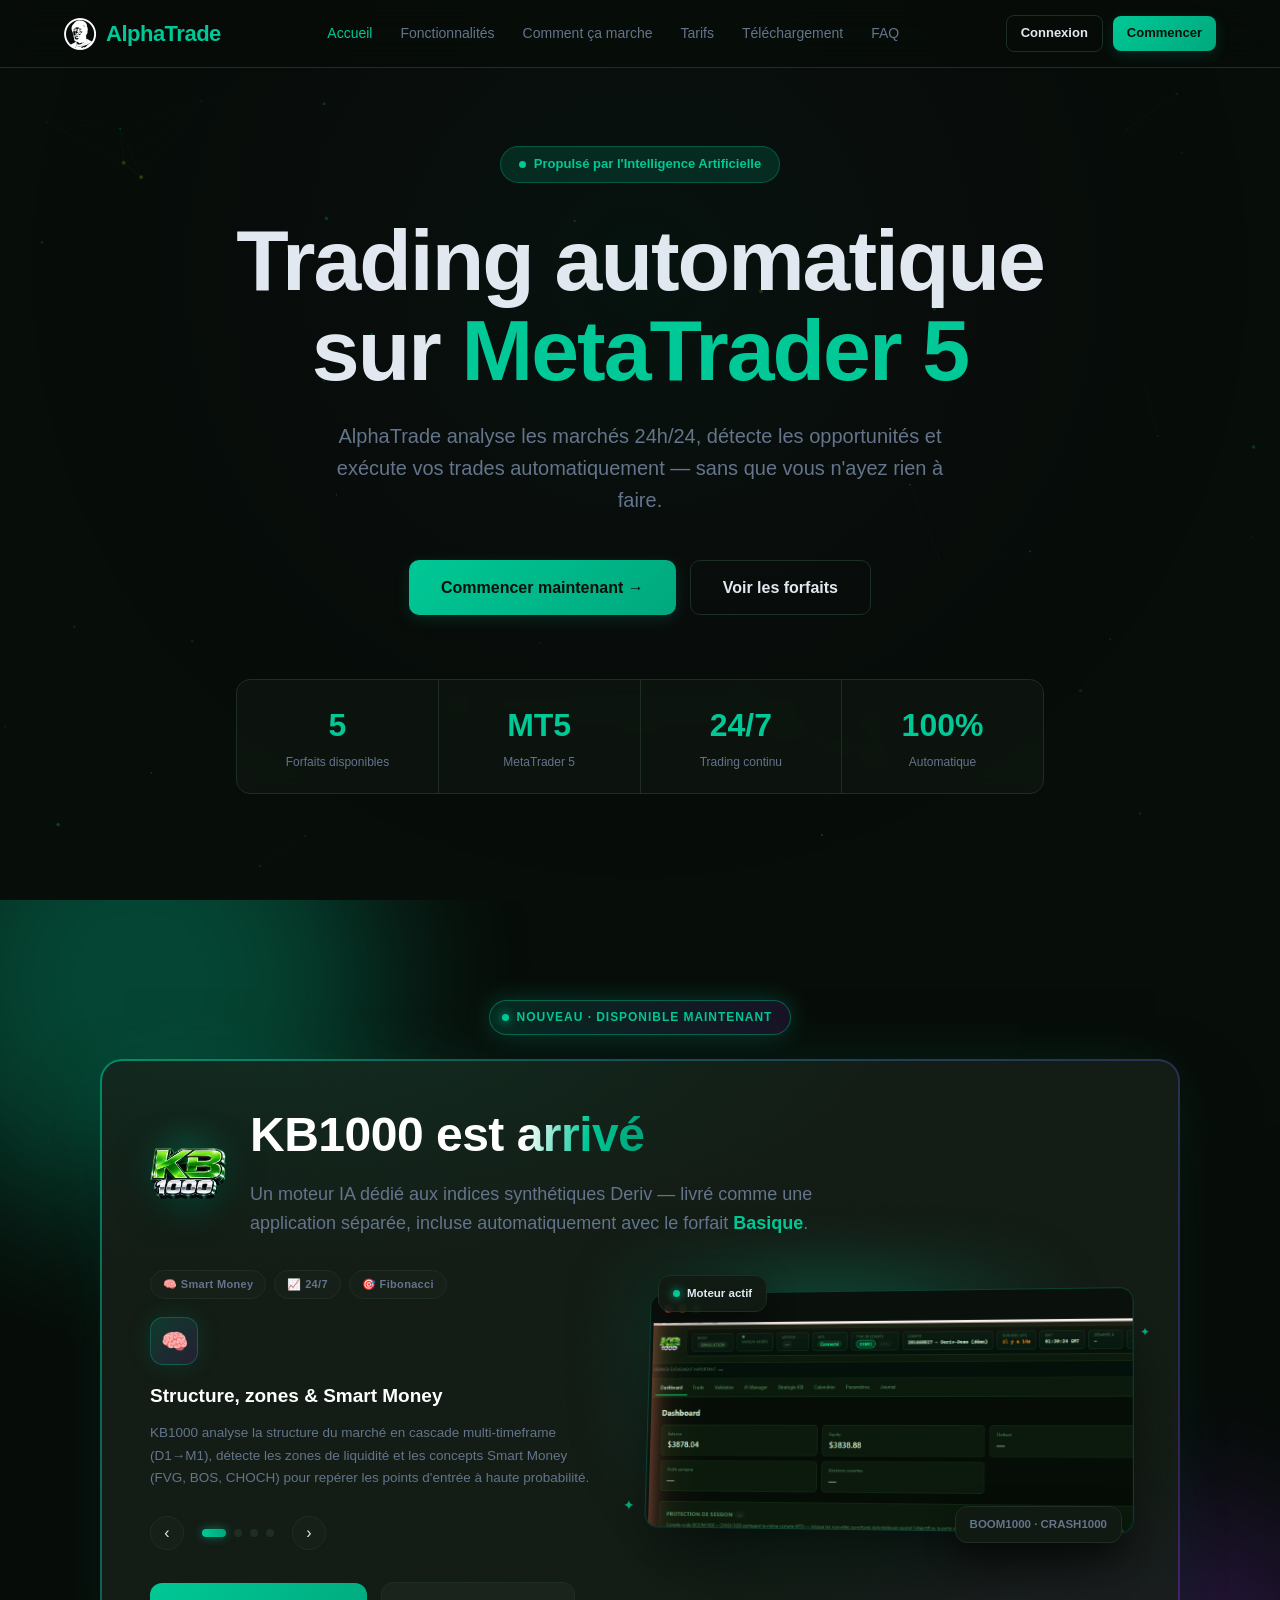
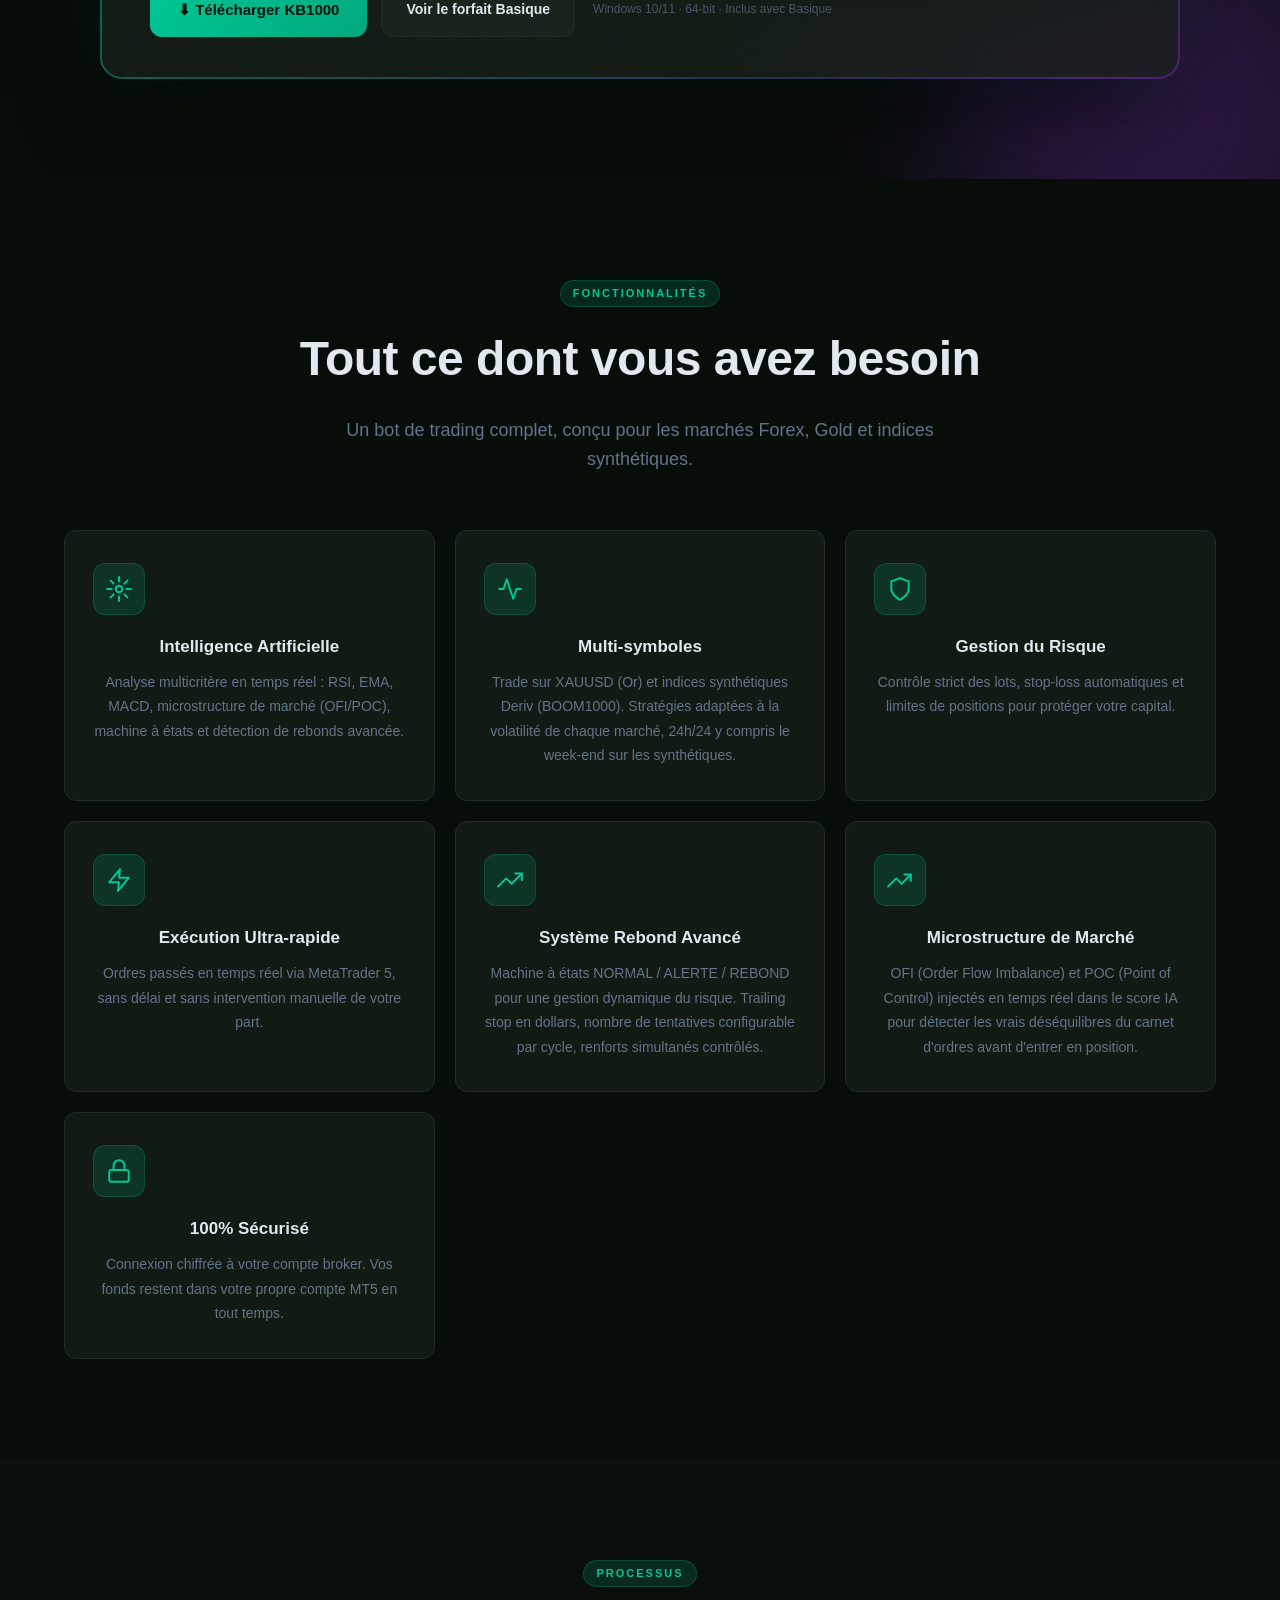
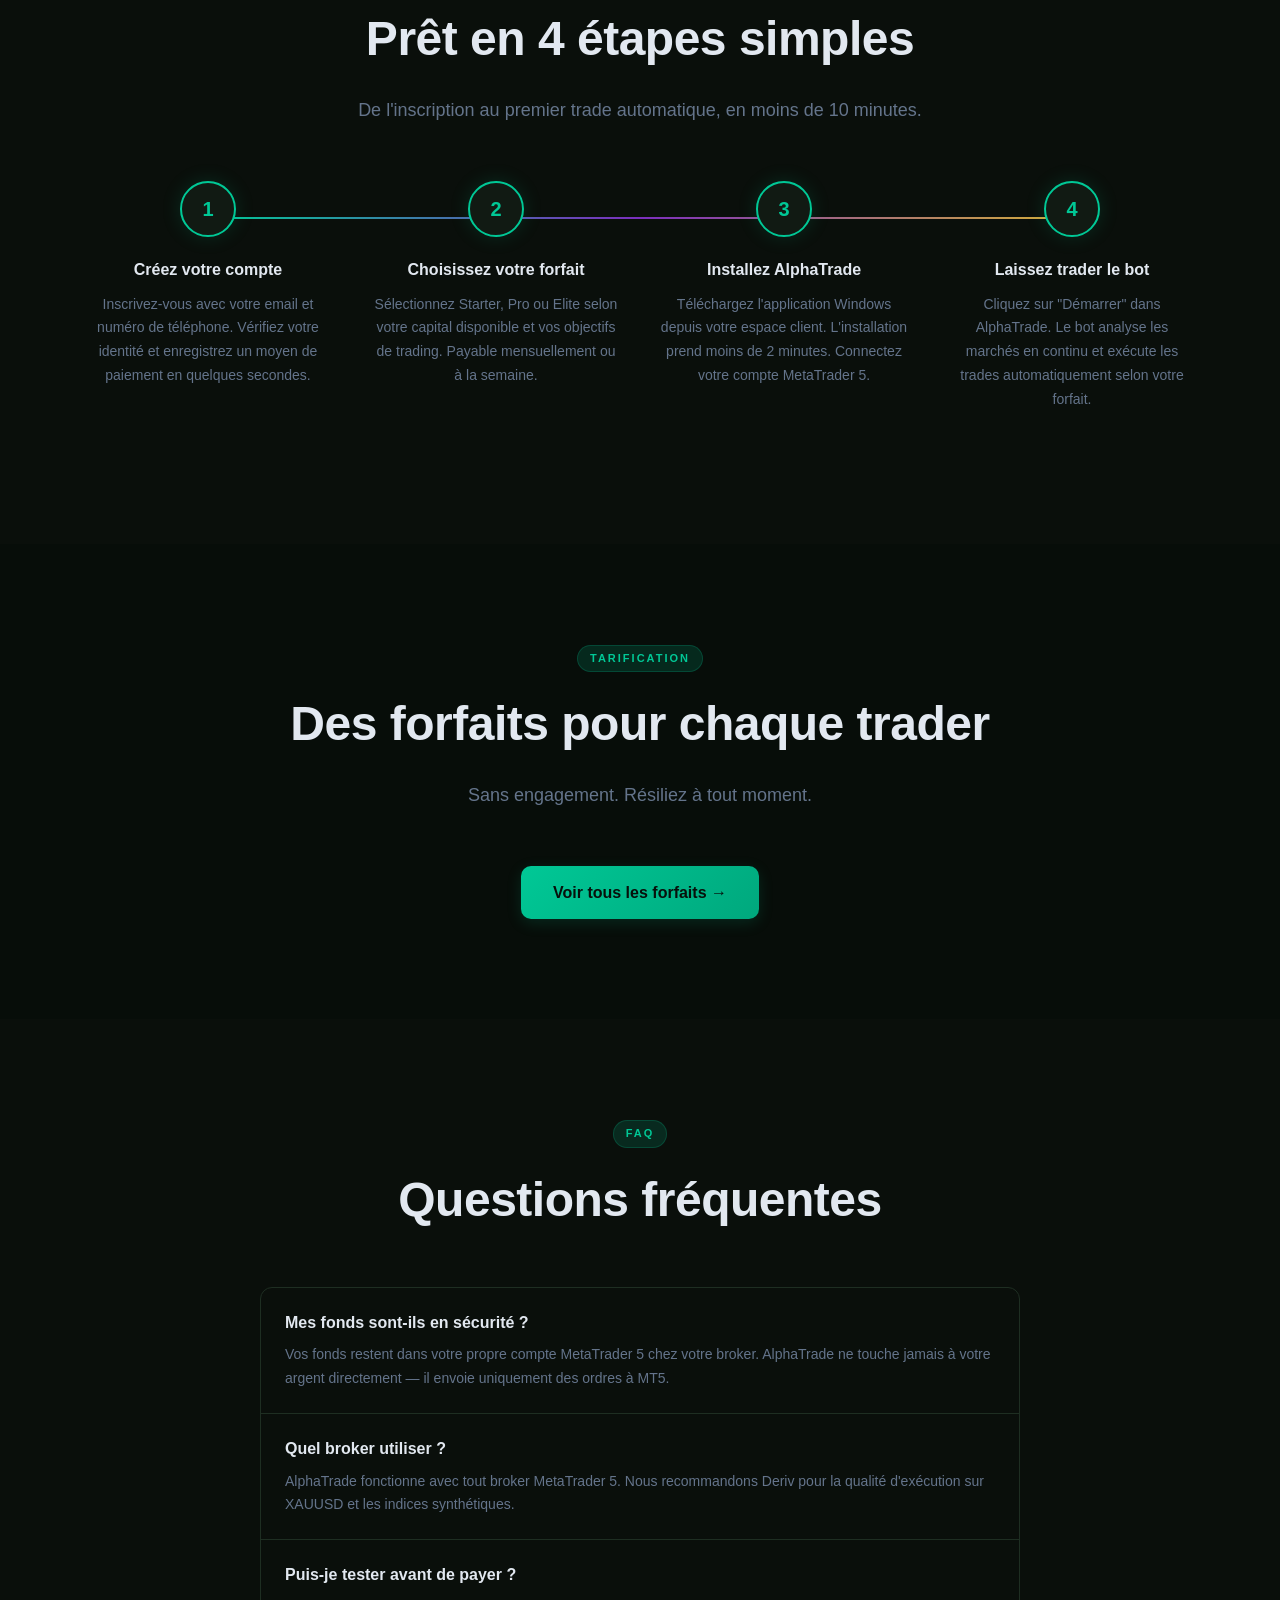
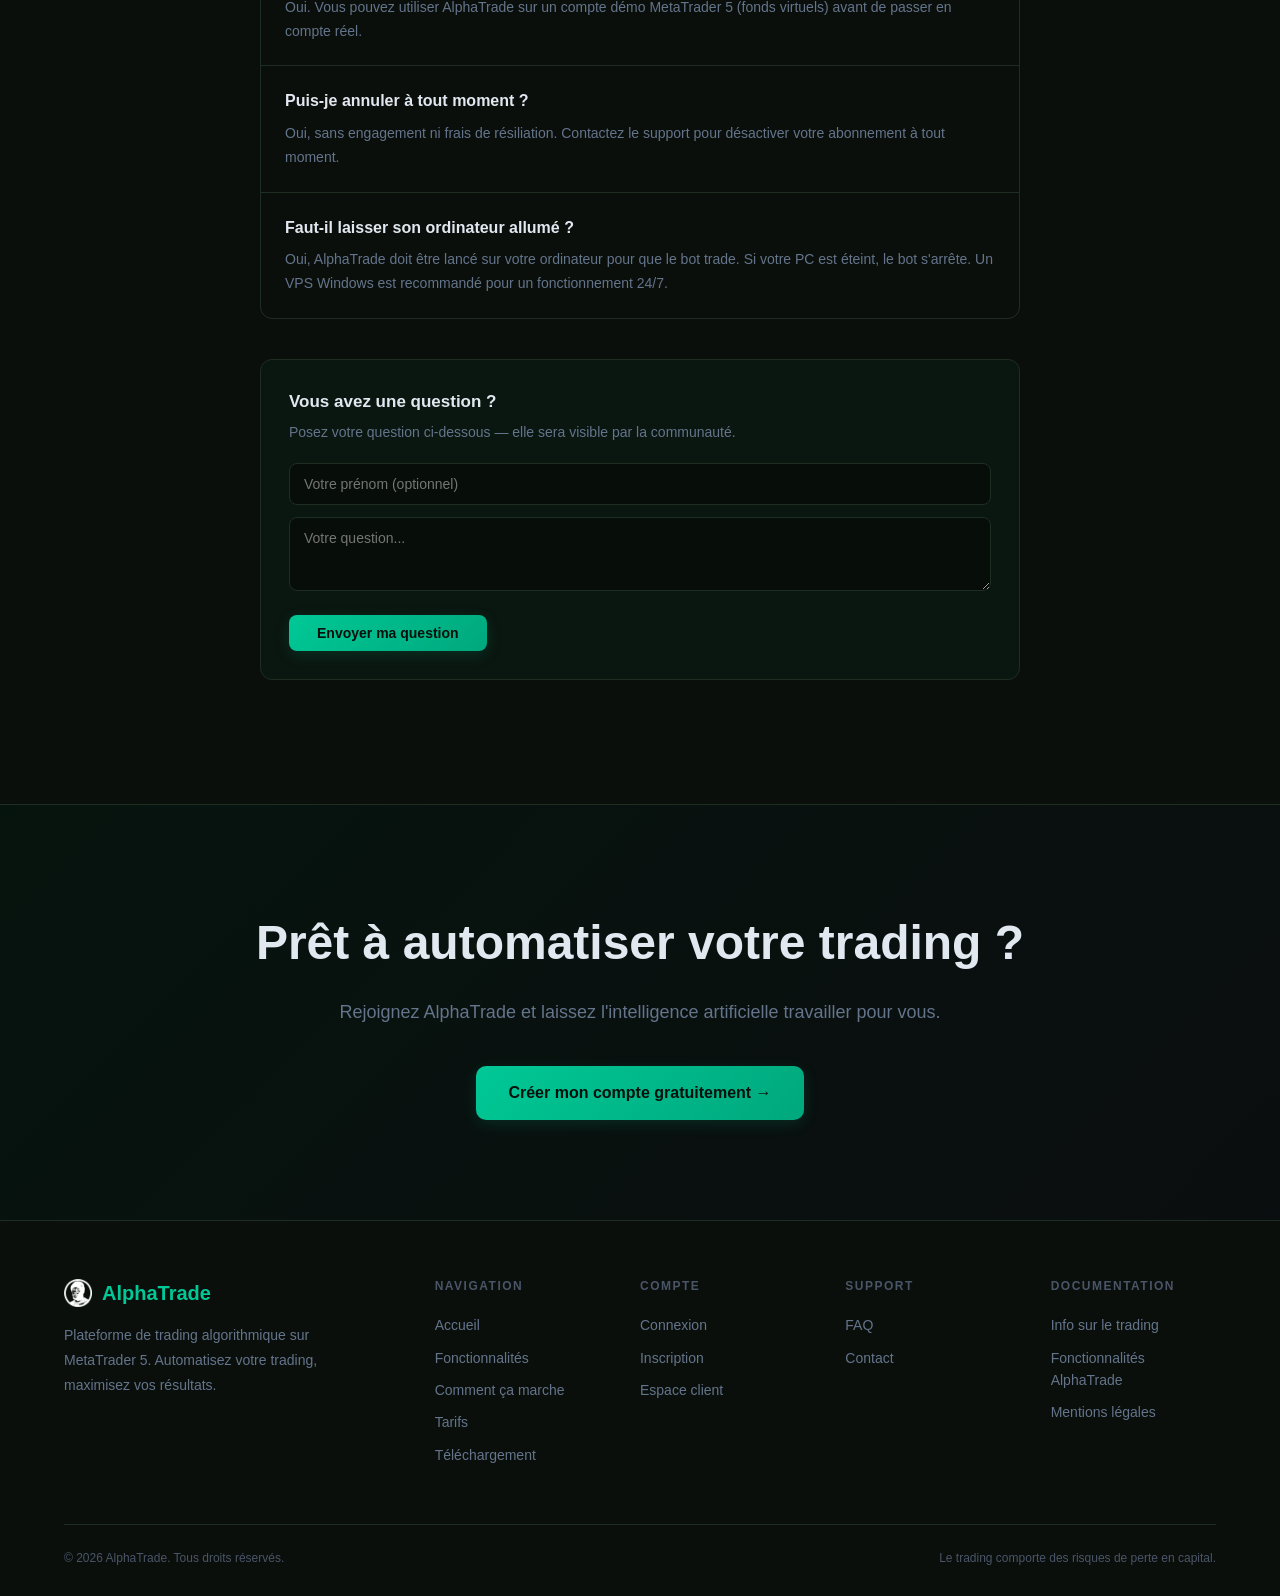
==== commit ca5c90f9: "Feat: refonte visuelle "effets" de la bannière KB1000 (validee par maquette) Bordure degradee animee" ====
--- a/index.html
+++ b/index.html
@@ -48,57 +48,82 @@
 </section>
 
 <!-- ANNONCE KB1000 (disponible) — repositionnée à l'entrée du site le 18/07/2026,
-     juste après le hero, pour que chaque nouvelle annonce soit vue en premier. -->
+     juste après le hero. Refonte "effets" du 18/07/2026 (demande de Louis) : bordure
+     dégradée animée, halo sur le logo, mockup navigateur + tilt 3D au survol de la
+     capture, badges flottants, bouton CTA à reflet animé. Voir Maquette_Promo_KB1000_v2.html
+     pour la validation d'origine. -->
 <section class="section section-center" id="kb1000-promo">
+  <div class="aurora"><div class="blob blob-1"></div><div class="blob blob-2"></div><div class="blob blob-3"></div></div>
   <div class="container">
-    <div class="section-label reveal" style="color:var(--green)">Nouveau</div>
-    <div class="kb1000-promo-card reveal">
-      <div class="kb1000-promo-head">
-        <img src="assets/kb1000-logo.png" alt="KB1000" class="kb1000-promo-logo">
-        <div>
-          <h2 style="margin:0 0 8px">KB1000 est arrivé</h2>
-          <p class="lead" style="margin:0;text-align:left">Un moteur IA dédié aux indices synthétiques Deriv — livré comme une application séparée, incluse automatiquement avec le forfait <strong style="color:var(--green)">Basique</strong>.</p>
-        </div>
-      </div>
-
-      <div class="kb1000-promo-body">
-        <div class="kb1000-carousel">
-          <div class="kb1000-slide active" data-slide="0">
-            <div class="kb1000-slide-icon">🧠</div>
-            <h3>Structure, zones &amp; Smart Money</h3>
-            <p>KB1000 analyse la structure du marché en cascade multi-timeframe (D1→M1), détecte les zones de liquidité et les concepts Smart Money (FVG, BOS, CHOCH) pour repérer les points d'entrée à haute probabilité.</p>
+    <div class="top-badge-wrap reveal"><span class="top-badge"><span class="dot"></span> Nouveau · Disponible maintenant</span></div>
+
+    <div class="promo-card reveal">
+      <div class="promo-card-inner">
+        <div class="promo-noise"></div>
+
+        <div class="kb1000-promo-head">
+          <div class="logo-halo"><img src="assets/kb1000-logo.png" alt="KB1000"></div>
+          <div>
+            <h2 class="promo-title">KB1000 est <span class="promo-grad">arrivé</span></h2>
+            <p class="lead" style="margin:0;text-align:left">Un moteur IA dédié aux indices synthétiques Deriv — livré comme une application séparée, incluse automatiquement avec le forfait <strong style="color:var(--green)">Basique</strong>.</p>
           </div>
-          <div class="kb1000-slide" data-slide="1">
-            <div class="kb1000-slide-icon">📈</div>
-            <h3>Pensé pour les indices synthétiques</h3>
-            <p>Contrairement à AlphaTrade AI (Or/XAUUSD), KB1000 est calibré spécifiquement pour BOOM1000 et CRASH1000 — des marchés qui tournent 24h/24, 7j/7, sans les contraintes de session du Forex classique.</p>
+        </div>
+
+        <div class="kb1000-promo-body">
+          <div class="kb1000-carousel">
+            <div class="feature-pill-row">
+              <span class="feature-pill">🧠 Smart Money</span>
+              <span class="feature-pill">📈 24/7</span>
+              <span class="feature-pill">🎯 Fibonacci</span>
+            </div>
+
+            <div class="kb1000-slide active" data-slide="0">
+              <div class="slide-icon-wrap">🧠</div>
+              <h3>Structure, zones &amp; Smart Money</h3>
+              <p>KB1000 analyse la structure du marché en cascade multi-timeframe (D1→M1), détecte les zones de liquidité et les concepts Smart Money (FVG, BOS, CHOCH) pour repérer les points d'entrée à haute probabilité.</p>
+            </div>
+            <div class="kb1000-slide" data-slide="1">
+              <div class="slide-icon-wrap">📈</div>
+              <h3>Pensé pour les indices synthétiques</h3>
+              <p>Contrairement à AlphaTrade AI (Or/XAUUSD), KB1000 est calibré spécifiquement pour BOOM1000 et CRASH1000 — des marchés qui tournent 24h/24, 7j/7, sans les contraintes de session du Forex classique.</p>
+            </div>
+            <div class="kb1000-slide" data-slide="2">
+              <div class="slide-icon-wrap">🎯</div>
+              <h3>Confirmations &amp; Fibonacci</h3>
+              <p>Chaque setup est validé par plusieurs confirmations (EMA/RSI/MACD/Momentum) et des niveaux de Fibonacci, avant toute prise de position — même logique de rigueur que le moteur principal.</p>
+            </div>
+            <div class="kb1000-slide" data-slide="3">
+              <div class="slide-icon-wrap"><img src="assets/kb1000-icon.png" alt=""></div>
+              <h3>Une application à part, incluse avec Basique</h3>
+              <p>KB1000 est livré comme un téléchargement dédié, séparé de l'app AlphaTrade principale — inclus automatiquement pour les clients du forfait Basique.</p>
+            </div>
+
+            <div class="kb1000-nav">
+              <button class="kb1000-arrow" onclick="kb1000Prev()" aria-label="Précédent">‹</button>
+              <div class="kb1000-dots" id="kb1000Dots"></div>
+              <button class="kb1000-arrow" onclick="kb1000Next()" aria-label="Suivant">›</button>
+            </div>
           </div>
-          <div class="kb1000-slide" data-slide="2">
-            <div class="kb1000-slide-icon">🎯</div>
-            <h3>Confirmations &amp; Fibonacci</h3>
-            <p>Chaque setup est validé par plusieurs confirmations (EMA/RSI/MACD/Momentum) et des niveaux de Fibonacci, avant toute prise de position — même logique de rigueur que le moteur principal.</p>
+
+          <div class="shot-stage" id="kb1000ShotStage">
+            <div class="shot-glow"></div>
+            <div class="sparkle" style="top:-6%; left:8%; font-size:18px; animation-delay:0s;">✦</div>
+            <div class="sparkle" style="top:14%; right:-4%; font-size:12px; animation-delay:-1.1s;">✦</div>
+            <div class="sparkle" style="bottom:6%; left:-3%; font-size:14px; animation-delay:-1.8s;">✦</div>
+            <div class="float-chip chip-live"><span class="dot-live"></span> Moteur actif</div>
+            <div class="float-chip chip-symbols">BOOM1000 · CRASH1000</div>
+            <div class="browser-frame">
+              <div class="browser-bar"><span></span><span></span><span></span></div>
+              <img src="assets/kb1000-dashboard.png" alt="Tableau de bord KB1000">
+            </div>
           </div>
-          <div class="kb1000-slide" data-slide="3">
-            <img src="assets/kb1000-icon.png" alt="" class="kb1000-slide-icon-img">
-            <h3>Une application à part, incluse avec Basique</h3>
-            <p>KB1000 est livré comme un téléchargement dédié, séparé de l'app AlphaTrade principale — inclus automatiquement pour les clients du forfait Basique.</p>
-          </div>
-
-          <div class="kb1000-nav">
-            <button class="kb1000-arrow" onclick="kb1000Prev()" aria-label="Précédent">‹</button>
-            <div class="kb1000-dots" id="kb1000Dots"></div>
-            <button class="kb1000-arrow" onclick="kb1000Next()" aria-label="Suivant">›</button>
-          </div>
-        </div>
-
-        <div class="kb1000-promo-shot">
-          <img src="assets/kb1000-dashboard.png" alt="Tableau de bord KB1000">
-        </div>
-      </div>
-
-      <div class="kb1000-cta reveal">
-        <a href="telechargement.html" class="btn btn-primary btn-lg">Télécharger KB1000 →</a>
-        <a href="tarifs.html" class="btn btn-outline">Voir le forfait Basique</a>
+        </div>
+
+        <div class="kb1000-cta">
+          <a href="telechargement.html" class="btn btn-hero">⬇ Télécharger KB1000</a>
+          <a href="tarifs.html" class="btn btn-outline-ghost">Voir le forfait Basique</a>
+          <span class="cta-meta">Windows 10/11 · 64-bit · Inclus avec Basique</span>
+        </div>
       </div>
     </div>
   </div>
@@ -458,6 +483,19 @@
   dotsEl.innerHTML = Array.from(kb1000Slides).map((_, i) => `<div class="kb1000-dot ${i === 0 ? 'active' : ''}" onclick="kb1000GoTo(${i})"></div>`).join('');
   kb1000Dots = document.querySelectorAll('.kb1000-dot');
   setInterval(kb1000Next, 5000);
+
+  // Tilt 3D léger au survol du mockup, suit la souris (refonte "effets" du 18/07/2026)
+  const stage = document.getElementById('kb1000ShotStage');
+  const frame = stage?.querySelector('.browser-frame');
+  if (stage && frame) {
+    stage.addEventListener('mousemove', (e) => {
+      const r = stage.getBoundingClientRect();
+      const x = (e.clientX - r.left) / r.width - 0.5;
+      const y = (e.clientY - r.top) / r.height - 0.5;
+      frame.style.transform = `rotateY(${-9 + x * 14}deg) rotateX(${5 - y * 10}deg)`;
+    });
+    stage.addEventListener('mouseleave', () => { frame.style.transform = ''; });
+  }
 });
 </script>
 <script src="js/nav.js"></script>
--- a/css/style.css
+++ b/css/style.css
@@ -320,46 +320,156 @@
   border-radius: 10px; padding: 14px; text-align: center; font-size: 15px; font-weight: 700; cursor: not-allowed;
 }
 
-/* ── Annonce KB1000, à l'entrée du site (refonte 18/07/2026) ── */
-.kb1000-promo-card {
-  position: relative; max-width: 1080px; margin: 24px auto 0; background: var(--card);
-  border: 1px solid var(--border); border-radius: 16px; padding: 40px 48px; overflow: hidden; text-align: left;
-}
-.kb1000-promo-card::before {
-  content: ''; position: absolute; inset: 0;
-  background: radial-gradient(circle at 20% 0%, rgba(123,47,190,.15), transparent 60%); pointer-events: none;
-}
+/* ── Annonce KB1000, à l'entrée du site (refonte "effets" du 18/07/2026,
+   validée via Maquette_Promo_KB1000_v2.html) ─────────────────────────── */
+#kb1000-promo { position: relative; overflow: hidden; }
+
+.aurora { position: absolute; inset: 0; z-index: 0; overflow: hidden; pointer-events: none; }
+.blob { position: absolute; border-radius: 50%; filter: blur(80px); opacity: .3; animation: kb1000Drift 26s ease-in-out infinite; }
+.blob-1 { width: 480px; height: 480px; background: var(--green); top: -160px; left: -100px; }
+.blob-2 { width: 420px; height: 420px; background: var(--purple); bottom: -150px; right: -90px; animation-duration: 30s; animation-delay: -6s; }
+.blob-3 { width: 300px; height: 300px; background: var(--gold); top: 35%; left: 55%; opacity: .1; animation-duration: 34s; animation-delay: -14s; }
+@keyframes kb1000Drift {
+  0%, 100% { transform: translate(0,0) scale(1); }
+  33% { transform: translate(40px,-30px) scale(1.08); }
+  66% { transform: translate(-30px,25px) scale(0.95); }
+}
+
+.top-badge-wrap { display: flex; justify-content: center; margin-bottom: 24px; position: relative; z-index: 1; }
+.top-badge {
+  display: inline-flex; align-items: center; gap: 8px; padding: 7px 18px 7px 12px; border-radius: 30px;
+  background: linear-gradient(135deg, rgba(0,200,150,.16), rgba(123,47,190,.16));
+  border: 1px solid rgba(0,200,150,.4); font-size: 12px; font-weight: 800; letter-spacing: .08em;
+  color: var(--green); text-transform: uppercase; box-shadow: 0 0 24px rgba(0,200,150,.25);
+  animation: kb1000BadgePulse 2.6s ease-in-out infinite;
+}
+.top-badge .dot { width: 7px; height: 7px; border-radius: 50%; background: var(--green); box-shadow: 0 0 10px var(--green); animation: kb1000DotPulse 1.4s ease-in-out infinite; }
+@keyframes kb1000BadgePulse { 0%,100% { box-shadow: 0 0 18px rgba(0,200,150,.2); } 50% { box-shadow: 0 0 32px rgba(0,200,150,.4); } }
+@keyframes kb1000DotPulse { 0%,100% { opacity: 1; transform: scale(1); } 50% { opacity: .4; transform: scale(.7); } }
+
+.promo-card {
+  position: relative; z-index: 1; max-width: 1080px; margin: 0 auto; border-radius: 22px; padding: 2px;
+  background: linear-gradient(120deg, rgba(0,200,150,.55), rgba(123,47,190,.4), rgba(0,200,150,.55));
+  background-size: 200% 200%; animation: kb1000BorderFlow 8s linear infinite;
+  box-shadow: 0 40px 90px -24px rgba(0,0,0,.7), 0 0 70px -20px rgba(0,200,150,.2);
+}
+@keyframes kb1000BorderFlow { 0% { background-position: 0% 50%; } 100% { background-position: 200% 50%; } }
+.promo-card-inner {
+  position: relative; border-radius: 20px; overflow: hidden; text-align: left;
+  background: radial-gradient(1200px 500px at 15% -10%, rgba(0,200,150,.10), transparent 55%),
+              radial-gradient(900px 500px at 100% 110%, rgba(123,47,190,.12), transparent 55%),
+              var(--card);
+  padding: 48px 48px 40px;
+}
+.promo-noise { position: absolute; inset: 0; opacity: .025; pointer-events: none;
+  background-image: url("data:image/svg+xml,%3Csvg xmlns='http://www.w3.org/2000/svg' width='120' height='120'%3E%3Cfilter id='n'%3E%3CfeTurbulence type='fractalNoise' baseFrequency='0.9' numOctaves='2' stitchTiles='stitch'/%3E%3C/filter%3E%3Crect width='100%25' height='100%25' filter='url(%23n)'/%3E%3C/svg%3E"); }
+
 .kb1000-promo-head { display: flex; align-items: center; gap: 24px; margin-bottom: 32px; position: relative; }
-.kb1000-promo-logo { width: 72px; height: 72px; object-fit: contain; flex-shrink: 0; }
+.logo-halo { position: relative; flex-shrink: 0; width: 76px; height: 76px; display: flex; align-items: center; justify-content: center; }
+.logo-halo::before {
+  content: ''; position: absolute; inset: -12px; border-radius: 50%;
+  background: radial-gradient(circle, rgba(0,200,150,.5), transparent 70%); filter: blur(12px);
+  animation: kb1000HaloPulse 3s ease-in-out infinite;
+}
+@keyframes kb1000HaloPulse { 0%,100% { opacity: .55; transform: scale(1); } 50% { opacity: 1; transform: scale(1.15); } }
+.logo-halo img { position: relative; width: 100%; height: 100%; object-fit: contain; animation: kb1000Floaty 4s ease-in-out infinite; filter: drop-shadow(0 6px 18px rgba(0,0,0,.5)); }
+@keyframes kb1000Floaty { 0%,100% { transform: translateY(0); } 50% { transform: translateY(-7px); } }
+.promo-title { font-size: 34px; font-weight: 900; letter-spacing: -0.02em; line-height: 1.1; margin: 0 0 8px; color: #fff; }
+.promo-grad {
+  background: linear-gradient(100deg, #fff 10%, var(--green) 55%, var(--green2) 90%);
+  -webkit-background-clip: text; background-clip: text; color: transparent;
+}
+
 .kb1000-promo-body { display: flex; gap: 36px; align-items: center; flex-wrap: wrap; position: relative; }
-.kb1000-promo-shot {
-  flex: 1 1 380px; min-width: 300px; border: 1px solid var(--border); border-radius: 12px; overflow: hidden;
-  box-shadow: 0 20px 50px rgba(0,0,0,.35);
-}
-.kb1000-promo-shot img { display: block; width: 100%; height: auto; }
+
+.feature-pill-row { display: flex; gap: 8px; margin-bottom: 18px; flex-wrap: wrap; }
+.feature-pill {
+  font-size: 11px; font-weight: 700; letter-spacing: .03em; color: var(--muted); background: var(--card2);
+  border: 1px solid var(--border); padding: 5px 12px; border-radius: 20px;
+}
 
 .kb1000-carousel { position: relative; flex: 1 1 380px; min-width: 300px; }
 .kb1000-slide { display: none; animation: kb1000Fade .4s ease; }
 .kb1000-slide.active { display: block; }
 @keyframes kb1000Fade { from { opacity: 0; transform: translateY(6px); } to { opacity: 1; transform: translateY(0); } }
-.kb1000-slide-icon { font-size: 42px; margin-bottom: 14px; }
-.kb1000-slide-icon-img { width: 42px; height: 42px; margin-bottom: 14px; border-radius: 10px; object-fit: contain; }
-.kb1000-slide h3 { font-size: 19px; color: #fff; margin: 0 0 10px; }
+.slide-icon-wrap {
+  width: 48px; height: 48px; border-radius: 13px; display: flex; align-items: center; justify-content: center;
+  background: linear-gradient(135deg, rgba(0,200,150,.18), rgba(123,47,190,.18)); border: 1px solid rgba(0,200,150,.3);
+  font-size: 22px; margin-bottom: 16px; box-shadow: 0 0 24px rgba(0,200,150,.15);
+}
+.slide-icon-wrap img { width: 28px; height: 28px; object-fit: contain; border-radius: 6px; }
+.kb1000-slide h3 { font-size: 19px; color: #fff; margin: 0 0 10px; font-weight: 800; }
 .kb1000-slide p { color: var(--muted); font-size: 13.5px; line-height: 1.7; margin: 0; }
 .kb1000-nav { display: flex; align-items: center; gap: 18px; margin-top: 26px; position: relative; }
 .kb1000-arrow {
   background: var(--card2, #161f18); border: 1px solid var(--border); color: var(--text); width: 34px; height: 34px;
-  border-radius: 50%; cursor: pointer; font-size: 16px; display: flex; align-items: center; justify-content: center;
-}
-.kb1000-arrow:hover { border-color: var(--green2); color: var(--green); }
+  border-radius: 50%; cursor: pointer; font-size: 16px; display: flex; align-items: center; justify-content: center; transition: all .2s;
+}
+.kb1000-arrow:hover { border-color: var(--green); color: var(--green); box-shadow: 0 0 16px rgba(0,200,150,.3); }
 .kb1000-dots { display: flex; gap: 8px; }
-.kb1000-dot { width: 8px; height: 8px; border-radius: 50%; background: var(--border); cursor: pointer; transition: background .2s, width .2s; }
-.kb1000-dot.active { background: var(--green); width: 22px; border-radius: 5px; }
-.kb1000-cta { margin-top: 32px; position: relative; display: flex; gap: 14px; flex-wrap: wrap; }
+.kb1000-dot { width: 8px; height: 8px; border-radius: 50%; background: var(--border); cursor: pointer; transition: all .25s; }
+.kb1000-dot.active { width: 24px; border-radius: 5px; background: linear-gradient(90deg, var(--green), var(--green2)); box-shadow: 0 0 10px rgba(0,200,150,.5); }
+
+/* Mockup capture d'écran : cadre navigateur + tilt 3D (JS) + halo + éléments flottants */
+.shot-stage { flex: 1 1 420px; min-width: 300px; perspective: 1400px; position: relative; }
+.shot-glow { position: absolute; inset: -28px; background: radial-gradient(circle at 40% 30%, rgba(0,200,150,.28), transparent 65%); filter: blur(28px); z-index: 0; }
+.browser-frame {
+  position: relative; z-index: 1; border-radius: 14px; overflow: hidden; background: #0c1410;
+  border: 1px solid rgba(0,200,150,.25);
+  box-shadow: 0 36px 64px -18px rgba(0,0,0,.75), 0 0 0 1px rgba(255,255,255,.02) inset;
+  transform: rotateY(-9deg) rotateX(5deg); transform-style: preserve-3d;
+  transition: transform .35s cubic-bezier(.16,1,.3,1);
+}
+.browser-bar { display: flex; align-items: center; gap: 6px; padding: 10px 14px; background: #0a100c; border-bottom: 1px solid rgba(255,255,255,.05); }
+.browser-bar span { width: 9px; height: 9px; border-radius: 50%; display: block; }
+.browser-bar span:nth-child(1) { background: #ff5f57; }
+.browser-bar span:nth-child(2) { background: #febc2e; }
+.browser-bar span:nth-child(3) { background: #28c840; }
+.browser-frame img { display: block; width: 100%; height: auto; }
+
+.float-chip {
+  position: absolute; z-index: 2; display: flex; align-items: center; gap: 7px; padding: 8px 14px;
+  background: rgba(17,26,19,.9); backdrop-filter: blur(10px); border: 1px solid var(--border); border-radius: 12px;
+  font-size: 11.5px; font-weight: 700; box-shadow: 0 12px 30px rgba(0,0,0,.4); animation: kb1000ChipFloat 5s ease-in-out infinite;
+}
+.float-chip .dot-live { width: 7px; height: 7px; border-radius: 50%; background: var(--green); box-shadow: 0 0 8px var(--green); animation: kb1000DotPulse 1.2s ease-in-out infinite; }
+.chip-live { top: -14px; left: 20px; }
+.chip-symbols { bottom: -12px; right: 8px; color: var(--muted); animation-delay: -2.4s; }
+@keyframes kb1000ChipFloat { 0%,100% { transform: translateY(0); } 50% { transform: translateY(-9px); } }
+
+.sparkle { position: absolute; z-index: 2; color: var(--green); opacity: .8; animation: kb1000Twinkle 2.4s ease-in-out infinite; pointer-events: none; }
+@keyframes kb1000Twinkle { 0%,100% { opacity: .15; transform: scale(.7) rotate(0deg); } 50% { opacity: .95; transform: scale(1.1) rotate(20deg); } }
+
+.kb1000-cta { margin-top: 32px; position: relative; display: flex; gap: 14px; flex-wrap: wrap; align-items: center; }
+.btn-hero {
+  position: relative; overflow: hidden; padding: 15px 28px; border-radius: 12px; font-weight: 800; font-size: 15px;
+  color: #05130d; background: linear-gradient(135deg, var(--green), var(--green2));
+  animation: kb1000CtaGlow 2.4s ease-in-out infinite;
+}
+@keyframes kb1000CtaGlow {
+  0%,100% { box-shadow: 0 0 0 0 rgba(0,200,150,.45), 0 14px 34px -8px rgba(0,200,150,.5); }
+  50% { box-shadow: 0 0 0 10px rgba(0,200,150,0), 0 14px 34px -8px rgba(0,200,150,.7); }
+}
+.btn-hero::before {
+  content: ''; position: absolute; top: 0; left: -60%; width: 40%; height: 100%;
+  background: linear-gradient(120deg, transparent, rgba(255,255,255,.55), transparent);
+  transform: skewX(-20deg); animation: kb1000Shine 3.2s ease-in-out infinite;
+}
+@keyframes kb1000Shine { 0% { left: -60%; } 45%,100% { left: 130%; } }
+.btn-outline-ghost {
+  padding: 15px 24px; border-radius: 12px; font-weight: 700; font-size: 14px; color: var(--text);
+  background: rgba(255,255,255,.03); border: 1px solid var(--border); transition: all .2s;
+}
+.btn-outline-ghost:hover { border-color: var(--green); color: var(--green); background: rgba(0,200,150,.06); }
+.cta-meta { font-size: 12px; color: var(--muted2); margin-left: 4px; }
+
 @media (max-width: 700px) {
-  .kb1000-promo-card { padding: 28px 22px; }
+  .promo-card-inner { padding: 36px 22px 30px; }
   .kb1000-promo-head { flex-direction: column; text-align: center; }
   .kb1000-promo-head p { text-align: center !important; }
+  .promo-title { text-align: center; }
+  .kb1000-cta { justify-content: center; }
+  .float-chip { display: none; }
 }
 .pricing-badge {
   position: absolute; top: -14px; left: 50%; transform: translateX(-50%);
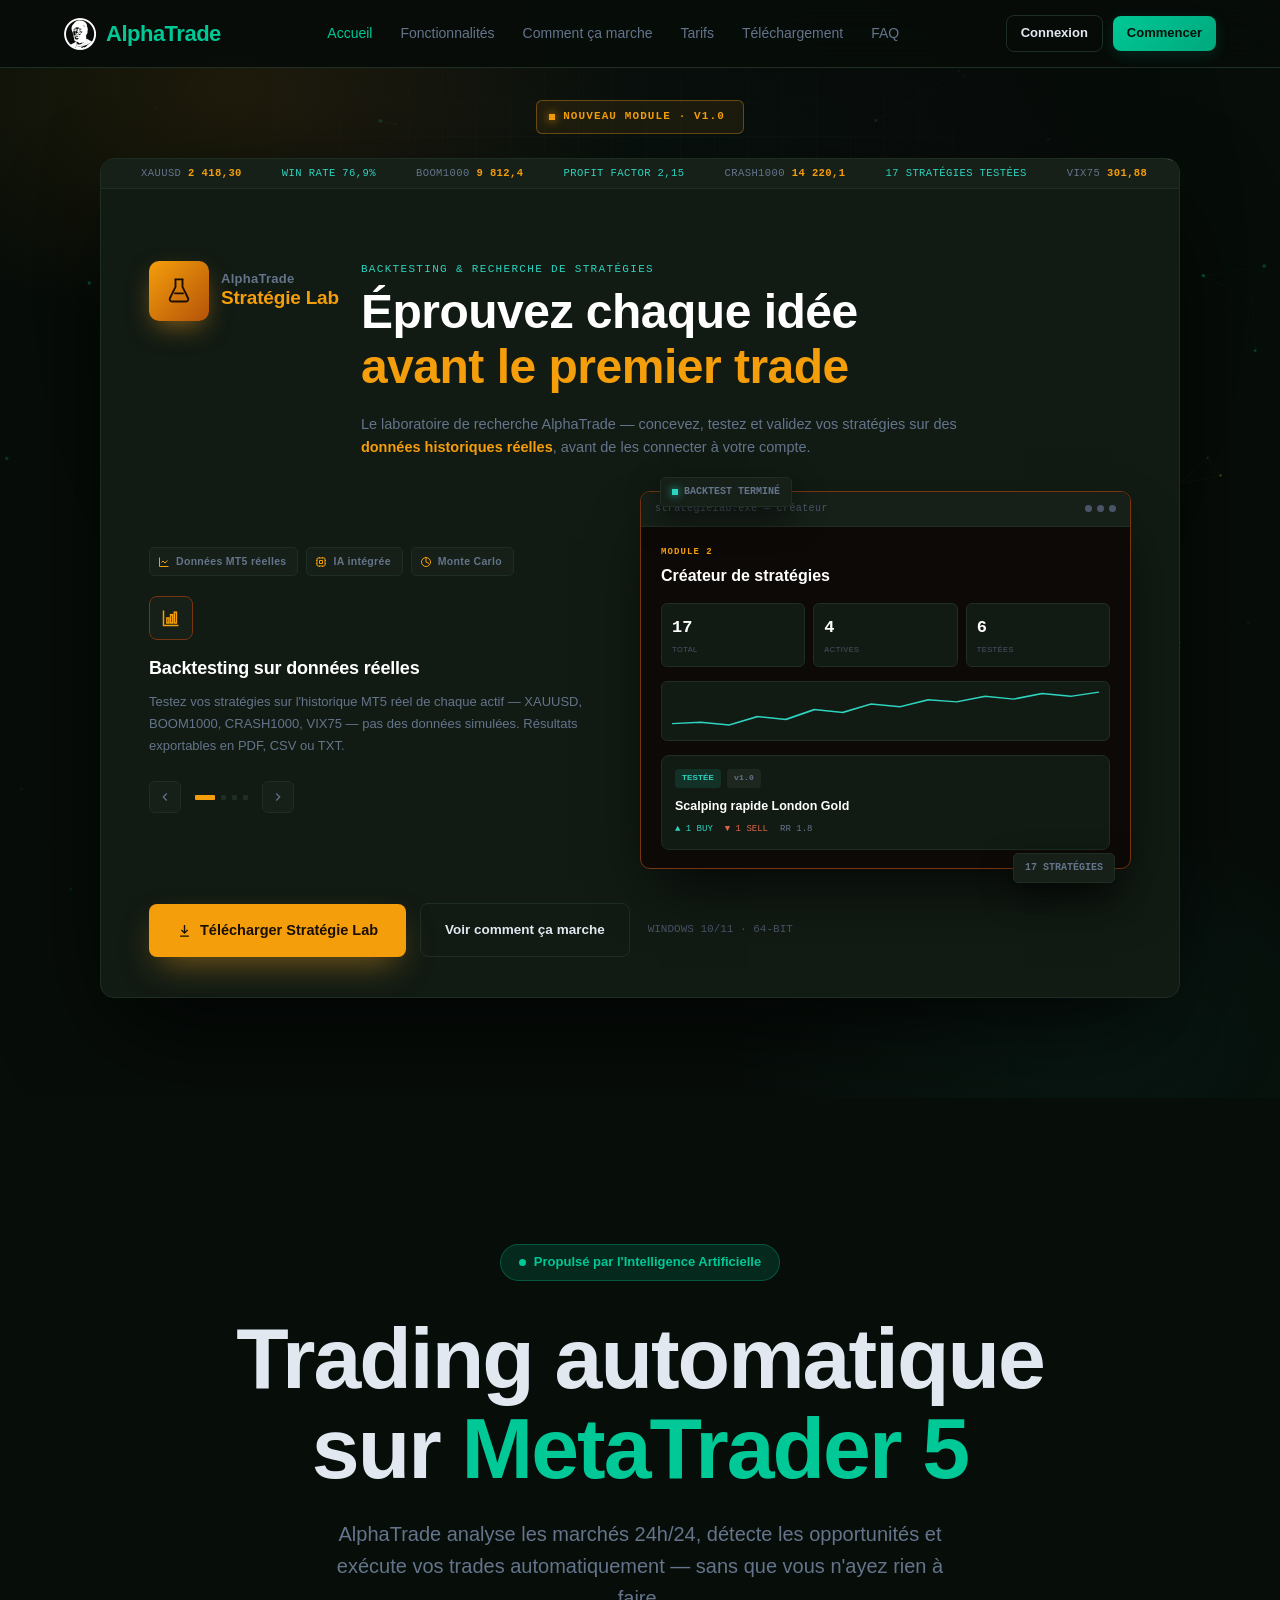
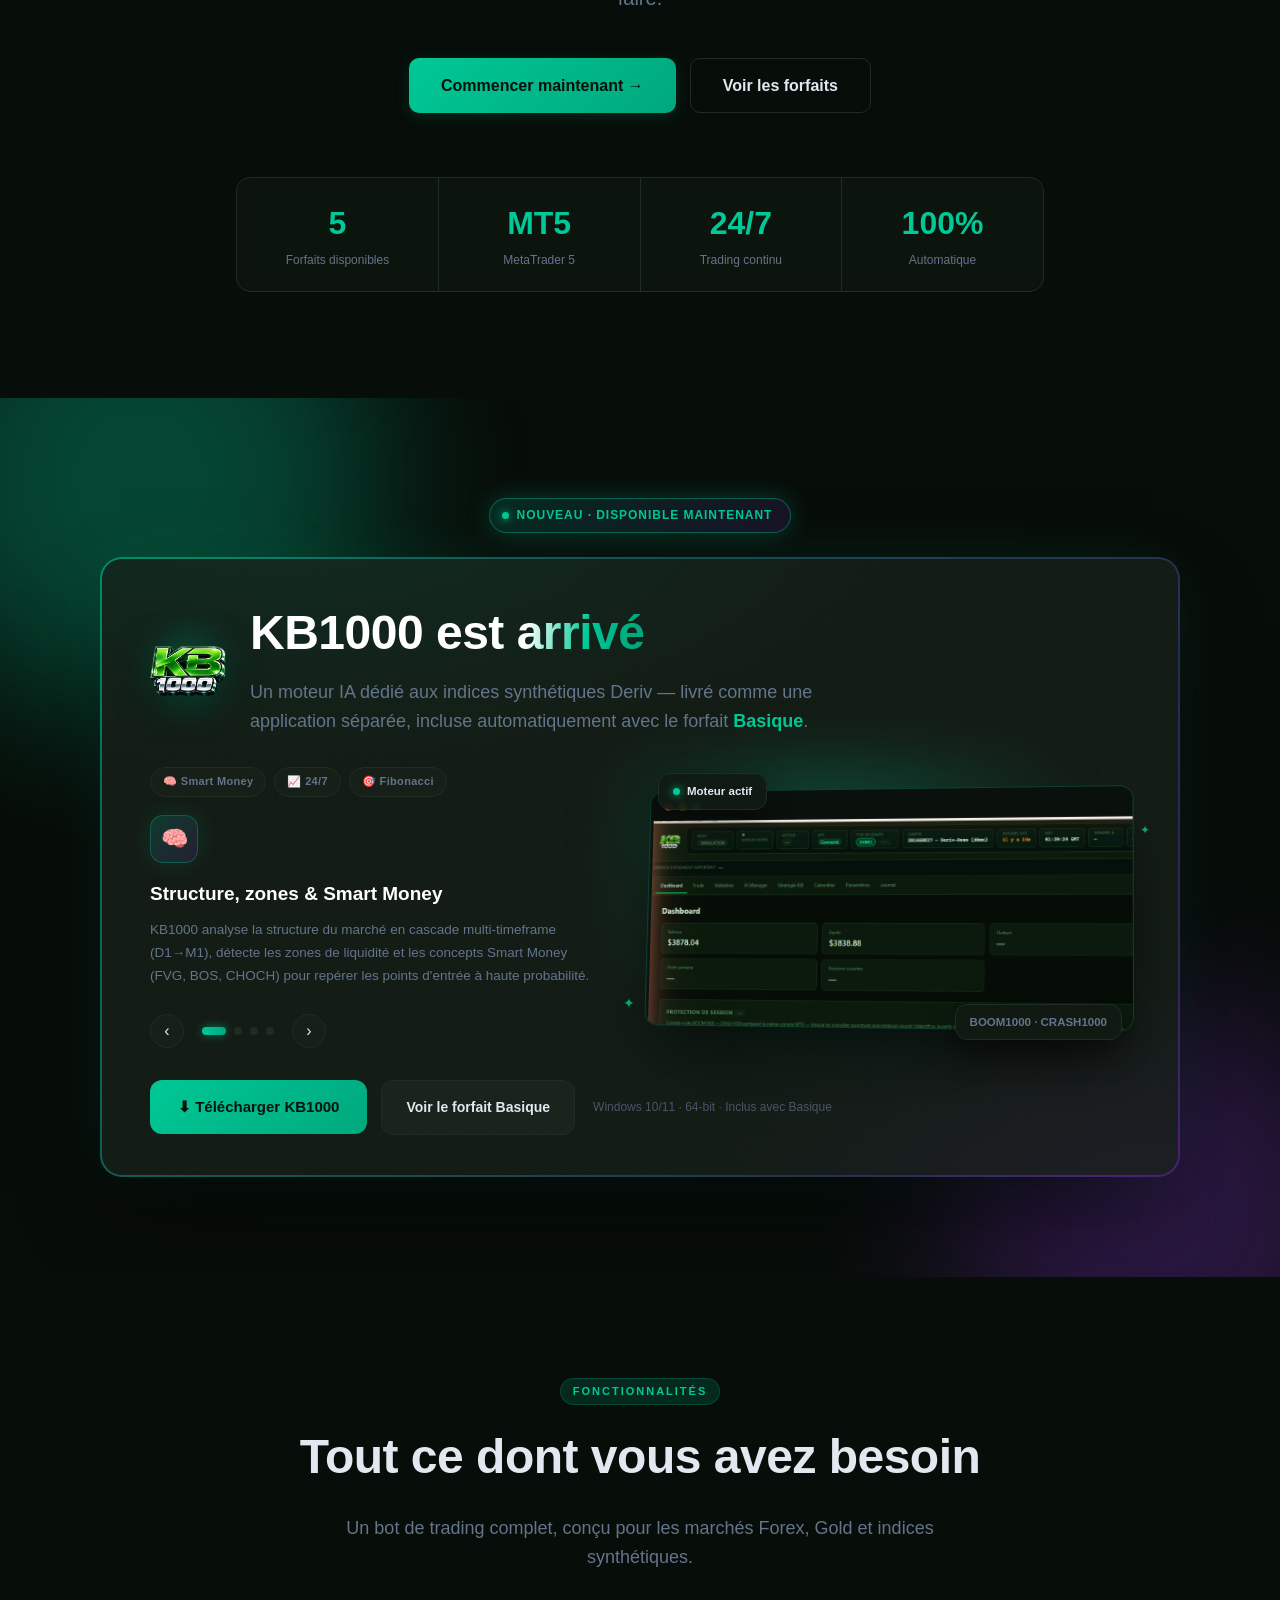
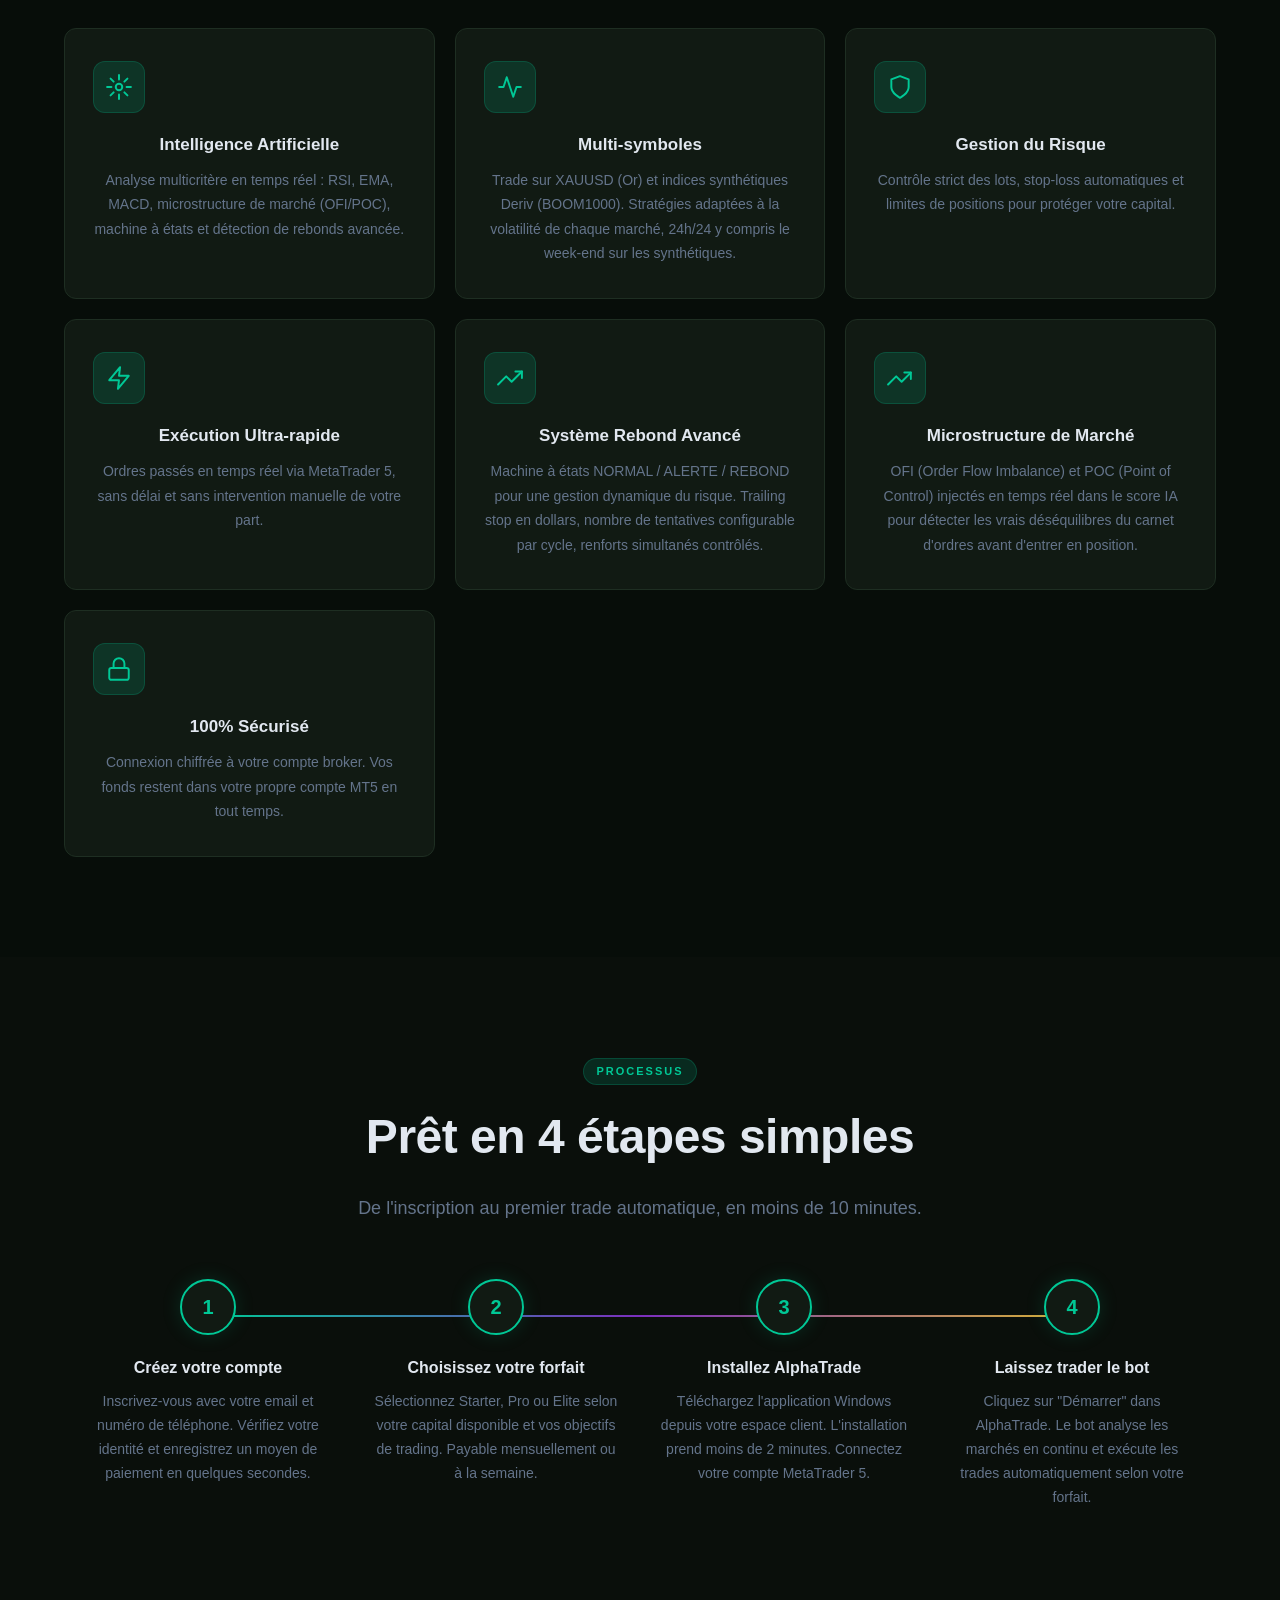
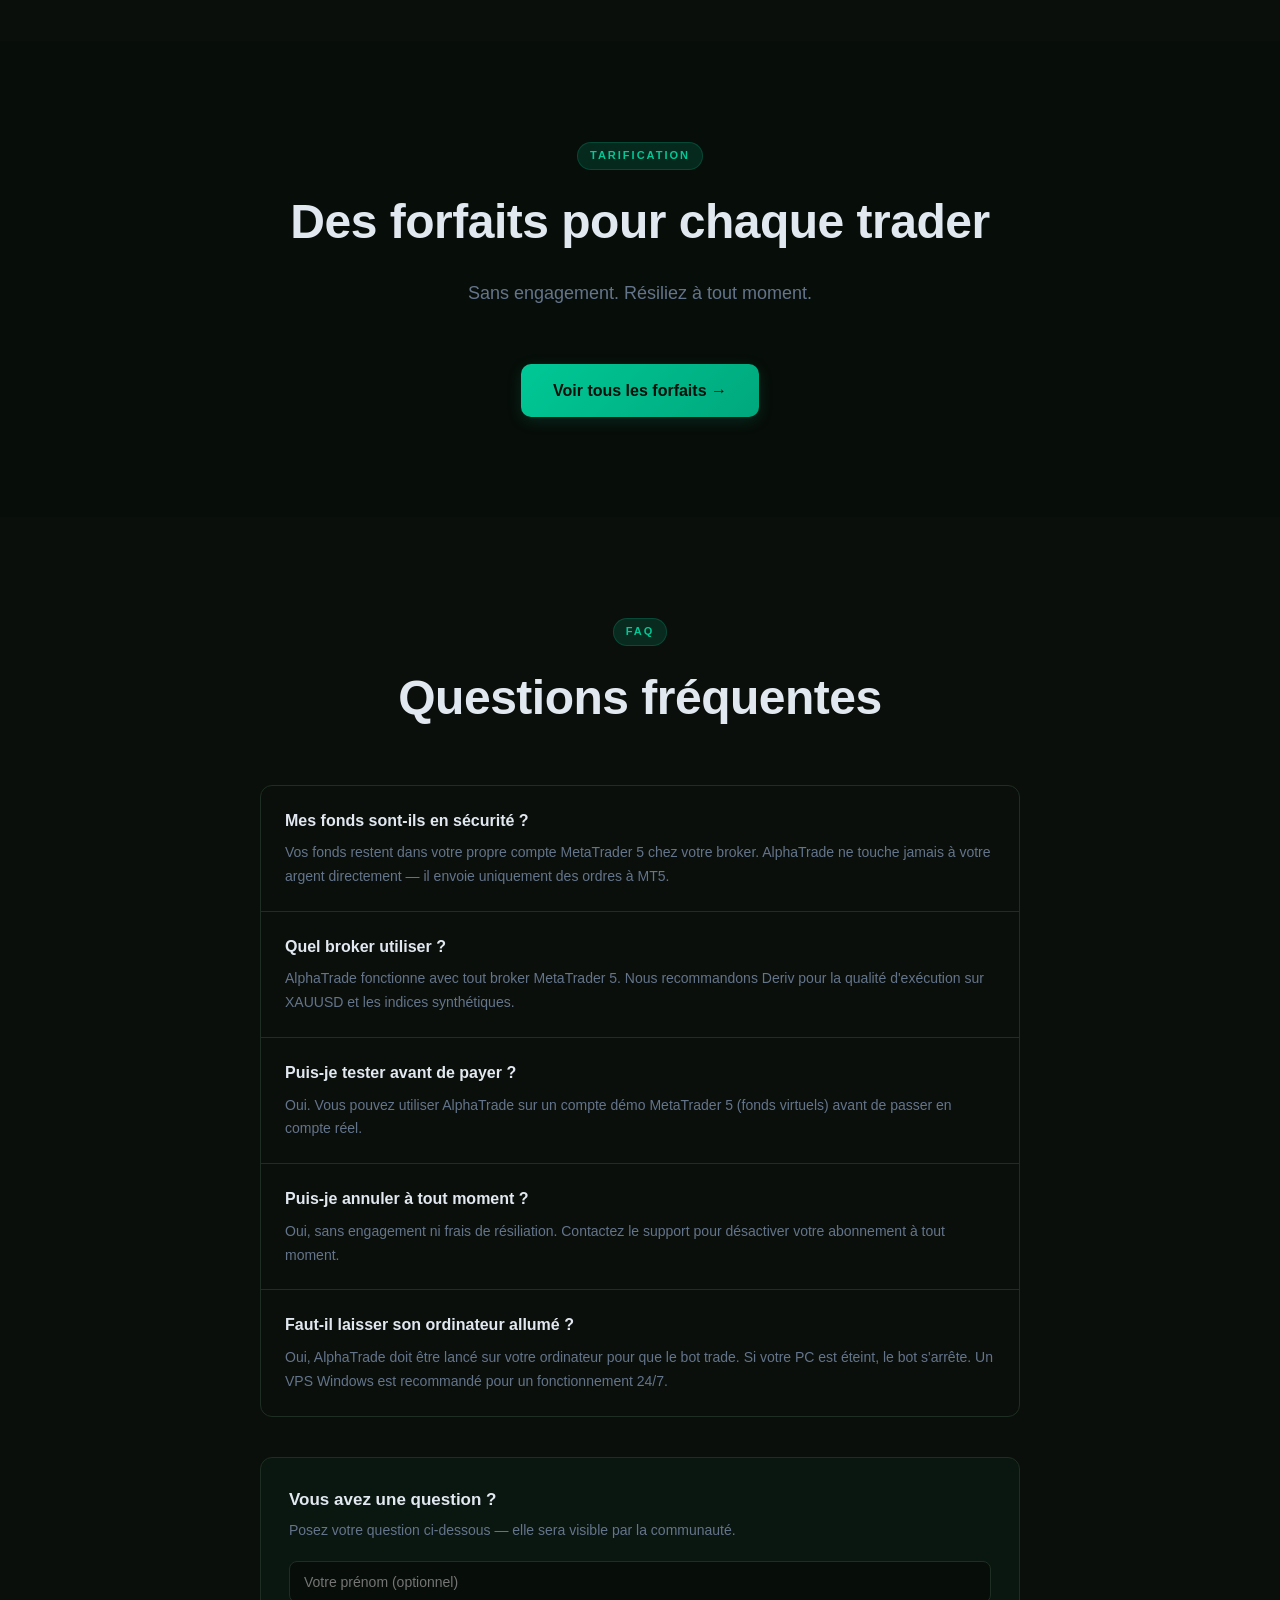
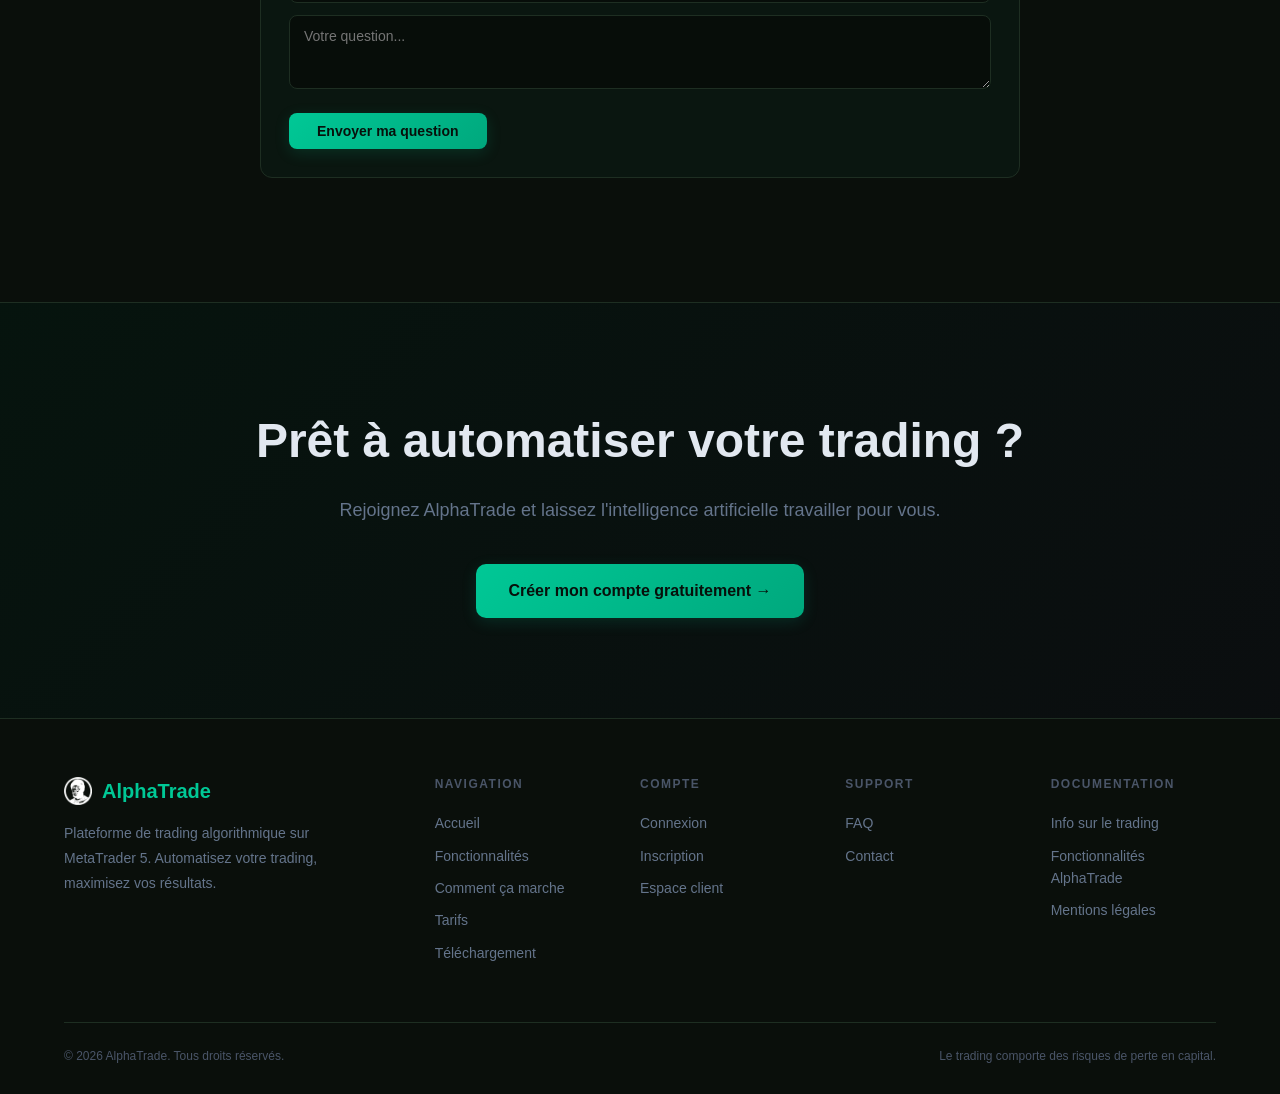
==== commit 370cc7f7: "Feat: annonce Stratégie Lab en entête du site, au-dessus de KB1000 Nouvelle section #stratlab-promo " ====
--- a/index.html
+++ b/index.html
@@ -27,6 +27,138 @@
   <div class="nav-links"></div>
   <div class="nav-cta"></div>
 </nav>
+
+<!-- ANNONCE STRATÉGIE LAB (disponible) — placée le 23/07/2026 (demande de Louis) :
+     plus récente que KB1000 donc au-dessus, et "en entête avant même le titre"
+     donc avant le hero. Identité visuelle "labo technique" volontairement
+     différente de KB1000 (ambre/teal, ticker de données, fenêtre terminal,
+     icônes SVG) pour que les deux annonces ne se ressemblent pas. Voir
+     Maquette_Promo_StrategieLab.html pour la validation d'origine. -->
+<section class="section section-center" id="stratlab-promo">
+  <div class="stratlab-grid-overlay"></div>
+  <div class="stratlab-glow"></div>
+  <div class="container">
+    <div class="stratlab-badge-wrap reveal">
+      <span class="stratlab-badge"><span class="dot"></span> Nouveau module · v1.0</span>
+    </div>
+
+    <div class="stratlab-card reveal">
+      <div class="stratlab-ticker">
+        <div class="stratlab-ticker-track">
+          <span class="stratlab-ticker-item">XAUUSD <b>2 418,30</b></span>
+          <span class="stratlab-ticker-item up">WIN RATE 76,9%</span>
+          <span class="stratlab-ticker-item">BOOM1000 <b>9 812,4</b></span>
+          <span class="stratlab-ticker-item up">PROFIT FACTOR 2,15</span>
+          <span class="stratlab-ticker-item">CRASH1000 <b>14 220,1</b></span>
+          <span class="stratlab-ticker-item up">17 STRATÉGIES TESTÉES</span>
+          <span class="stratlab-ticker-item">VIX75 <b>301,88</b></span>
+          <span class="stratlab-ticker-item">XAUUSD <b>2 418,30</b></span>
+          <span class="stratlab-ticker-item up">WIN RATE 76,9%</span>
+          <span class="stratlab-ticker-item">BOOM1000 <b>9 812,4</b></span>
+          <span class="stratlab-ticker-item up">PROFIT FACTOR 2,15</span>
+          <span class="stratlab-ticker-item">CRASH1000 <b>14 220,1</b></span>
+          <span class="stratlab-ticker-item up">17 STRATÉGIES TESTÉES</span>
+          <span class="stratlab-ticker-item">VIX75 <b>301,88</b></span>
+        </div>
+      </div>
+
+      <div class="stratlab-card-inner">
+        <div class="stratlab-promo-head">
+          <div class="stratlab-brand">
+            <div class="stratlab-logo-mark">
+              <svg viewBox="0 0 24 24" fill="none" stroke="currentColor" stroke-width="1.6" stroke-linecap="round" stroke-linejoin="round">
+                <path d="M9 2v6.5L4.2 18.2a2 2 0 0 0 1.8 2.8h12a2 2 0 0 0 1.8-2.8L15 8.5V2"/>
+                <path d="M8.5 14h7"/><path d="M9 2h6"/>
+              </svg>
+            </div>
+            <div class="stratlab-wordmark"><span class="w1">AlphaTrade</span><span class="w2">Stratégie Lab</span></div>
+          </div>
+          <div>
+            <div class="stratlab-eyebrow">Backtesting &amp; recherche de stratégies</div>
+            <h2 class="stratlab-title">Éprouvez chaque idée<br><em>avant le premier trade</em></h2>
+            <p class="stratlab-lead">Le laboratoire de recherche AlphaTrade — concevez, testez et validez vos stratégies sur des <strong>données historiques réelles</strong>, avant de les connecter à votre compte.</p>
+          </div>
+        </div>
+
+        <div class="stratlab-body">
+          <div class="stratlab-carousel">
+            <div class="stratlab-pill-row">
+              <span class="stratlab-pill"><svg viewBox="0 0 24 24" fill="none" stroke="currentColor" stroke-width="2"><path d="M3 3v18h18"/><path d="m19 9-5 5-4-4-3 3"/></svg> Données MT5 réelles</span>
+              <span class="stratlab-pill"><svg viewBox="0 0 24 24" fill="none" stroke="currentColor" stroke-width="2"><rect x="4" y="4" width="16" height="16" rx="2"/><path d="M9 9h6v6H9z"/><path d="M9 2v2M15 2v2M9 20v2M15 20v2M2 9h2M2 15h2M20 9h2M20 15h2"/></svg> IA intégrée</span>
+              <span class="stratlab-pill"><svg viewBox="0 0 24 24" fill="none" stroke="currentColor" stroke-width="2"><circle cx="12" cy="12" r="9"/><path d="M12 3v9l6 3"/></svg> Monte Carlo</span>
+            </div>
+
+            <div class="stratlab-slide active" data-slide="0">
+              <div class="stratlab-slide-icon"><svg viewBox="0 0 24 24" fill="none" stroke="currentColor" stroke-width="1.8"><path d="M3 3v18h18"/><rect x="7" y="12" width="2.5" height="6"/><rect x="11.5" y="8" width="2.5" height="10"/><rect x="16" y="5" width="2.5" height="13"/></svg></div>
+              <h3>Backtesting sur données réelles</h3>
+              <p>Testez vos stratégies sur l'historique MT5 réel de chaque actif — XAUUSD, BOOM1000, CRASH1000, VIX75 — pas des données simulées. Résultats exportables en PDF, CSV ou TXT.</p>
+            </div>
+            <div class="stratlab-slide" data-slide="1">
+              <div class="stratlab-slide-icon"><svg viewBox="0 0 24 24" fill="none" stroke="currentColor" stroke-width="1.8"><rect x="4" y="4" width="16" height="16" rx="2"/><path d="M9 9h6v6H9z"/><path d="M9 2v2M15 2v2M9 20v2M15 20v2M2 9h2M2 15h2M20 9h2M20 15h2"/></svg></div>
+              <h3>Concevez avec l'IA</h3>
+              <p>Décrivez votre idée en langage naturel et laissez l'IA construire la stratégie — ou importez un script Pine Script TradingView, elle en traduit la logique dans son propre langage.</p>
+            </div>
+            <div class="stratlab-slide" data-slide="2">
+              <div class="stratlab-slide-icon"><svg viewBox="0 0 24 24" fill="none" stroke="currentColor" stroke-width="1.8"><path d="M4 19.5A2.5 2.5 0 0 1 6.5 17H20"/><path d="M6.5 2H20v20H6.5A2.5 2.5 0 0 1 4 19.5v-15A2.5 2.5 0 0 1 6.5 2z"/></svg></div>
+              <h3>Bibliothèque &amp; Monte Carlo</h3>
+              <p>Démarrez depuis une bibliothèque de stratégies d'analyse technique prêtes à l'emploi, puis validez leur robustesse avec un bootstrap Monte Carlo avant de risquer un centime.</p>
+            </div>
+            <div class="stratlab-slide" data-slide="3">
+              <div class="stratlab-slide-icon"><svg viewBox="0 0 24 24" fill="none" stroke="currentColor" stroke-width="1.8"><path d="M10 13a5 5 0 0 0 7.5.5l2-2a5 5 0 0 0-7-7l-1.5 1.5"/><path d="M14 11a5 5 0 0 0-7.5-.5l-2 2a5 5 0 0 0 7 7l1.5-1.5"/></svg></div>
+              <h3>Connecté à AlphaTrade</h3>
+              <p>Une fois une stratégie validée, exportez-la directement comme signal vers AlphaTrade — sans ressaisie, sans copier-coller.</p>
+            </div>
+
+            <div class="stratlab-nav">
+              <button class="stratlab-arrow" onclick="stratlabPrev()" aria-label="Précédent"><svg viewBox="0 0 24 24" fill="none" stroke="currentColor" stroke-width="2"><path d="m15 18-6-6 6-6"/></svg></button>
+              <div class="stratlab-dots" id="stratlabDots"></div>
+              <button class="stratlab-arrow" onclick="stratlabNext()" aria-label="Suivant"><svg viewBox="0 0 24 24" fill="none" stroke="currentColor" stroke-width="2"><path d="m9 18 6-6-6-6"/></svg></button>
+            </div>
+          </div>
+
+          <div class="stratlab-shot-stage">
+            <div class="stratlab-tag stratlab-tag-live"><span class="dot-live"></span> BACKTEST TERMINÉ</div>
+            <div class="stratlab-tag stratlab-tag-count">17 STRATÉGIES</div>
+            <div class="stratlab-term">
+              <div class="stratlab-term-bar">
+                <span>strategielab.exe — créateur</span>
+                <span class="lights"><span></span><span></span><span></span></span>
+              </div>
+              <div class="stratlab-fake-ui">
+                <div class="stratlab-fu-eyebrow">Module 2</div>
+                <div class="stratlab-fu-title">Créateur de stratégies</div>
+                <div class="stratlab-fu-stats">
+                  <div class="stratlab-fu-stat"><div class="n">17</div><div class="l">Total</div></div>
+                  <div class="stratlab-fu-stat"><div class="n">4</div><div class="l">Actives</div></div>
+                  <div class="stratlab-fu-stat"><div class="n">6</div><div class="l">Testées</div></div>
+                </div>
+                <div class="stratlab-fu-chart">
+                  <svg viewBox="0 0 300 60" width="100%" height="100%" preserveAspectRatio="none">
+                    <polyline points="0,48 20,46 40,50 60,38 80,42 100,28 120,32 140,20 160,24 180,14 200,17 220,9 240,13 260,5 280,9 300,3" fill="none" stroke="#2dd4bf" stroke-width="2"/>
+                  </svg>
+                </div>
+                <div class="stratlab-fu-card">
+                  <div class="stratlab-fu-badges"><span class="stratlab-fu-badge b1">TESTÉE</span><span class="stratlab-fu-badge b2">v1.0</span></div>
+                  <div class="stratlab-fu-name">Scalping rapide London Gold</div>
+                  <div class="stratlab-fu-tags"><span class="up">▲ 1 BUY</span><span class="down">▼ 1 SELL</span><span>RR 1.8</span></div>
+                </div>
+              </div>
+            </div>
+          </div>
+        </div>
+
+        <div class="stratlab-cta">
+          <a href="telechargement.html" class="stratlab-btn-hero">
+            <svg viewBox="0 0 24 24" fill="none" stroke="currentColor" stroke-width="2.2"><path d="M12 3v13"/><path d="m7 11 5 5 5-5"/><path d="M5 21h14"/></svg>
+            Télécharger Stratégie Lab
+          </a>
+          <a href="#fonctionnalites" class="stratlab-btn-ghost">Voir comment ça marche</a>
+          <span class="stratlab-cta-meta">WINDOWS 10/11 · 64-BIT</span>
+        </div>
+      </div>
+    </div>
+  </div>
+</section>
 
 <!-- HERO ─────────────────────────────────────────────────────────────────── -->
 <section class="hero">
@@ -498,6 +630,26 @@
   }
 });
 </script>
+<script>
+// Carrousel promo Stratégie Lab — ajouté le 23/07/2026
+let stratlabIndex = 0;
+let stratlabSlides, stratlabDots;
+function stratlabRender() {
+  stratlabSlides.forEach((s, i) => s.classList.toggle('active', i === stratlabIndex));
+  stratlabDots.forEach((d, i) => d.classList.toggle('active', i === stratlabIndex));
+}
+function stratlabNext() { stratlabIndex = (stratlabIndex + 1) % stratlabSlides.length; stratlabRender(); }
+function stratlabPrev() { stratlabIndex = (stratlabIndex - 1 + stratlabSlides.length) % stratlabSlides.length; stratlabRender(); }
+function stratlabGoTo(i) { stratlabIndex = i; stratlabRender(); }
+window.addEventListener('DOMContentLoaded', () => {
+  stratlabSlides = document.querySelectorAll('.stratlab-slide');
+  const dotsEl = document.getElementById('stratlabDots');
+  if (!stratlabSlides.length || !dotsEl) return;
+  dotsEl.innerHTML = Array.from(stratlabSlides).map((_, i) => `<div class="stratlab-dot ${i === 0 ? 'active' : ''}" onclick="stratlabGoTo(${i})"></div>`).join('');
+  stratlabDots = document.querySelectorAll('.stratlab-dot');
+  setInterval(stratlabNext, 5200);
+});
+</script>
 <script src="js/nav.js"></script>
 <script src="js/bg.js"></script>
 </body>
--- a/css/style.css
+++ b/css/style.css
@@ -471,6 +471,175 @@
   .kb1000-cta { justify-content: center; }
   .float-chip { display: none; }
 }
+
+/* ── Annonce Stratégie Lab, avant même le hero (demande de Louis le
+   23/07/2026 : plus récent que KB1000 -> placé au-dessus, et "en entête
+   avant même le titre" -> place avant <section class="hero">). Identité
+   "labo technique" propre (papier millimétré ambré, ticker de données,
+   fenêtre terminal) — DELIBEREMENT differente de KB1000 (vert/violet,
+   mockup navigateur) pour eviter que les deux annonces se ressemblent.
+   Toutes les classes sont prefixees stratlab- (sauf les tokens globaux
+   --orange/--card/--border/...) car KB1000 possede deja des classes
+   generiques non prefixees (.promo-card, .top-badge, .feature-pill,
+   .shot-stage, .btn-hero...) plus haut dans ce fichier -- les reutiliser
+   ici aurait fait heriter malgre nous le theme vert/violet de KB1000.
+   Validee via Maquette_Promo_StrategieLab.html. ─────────────────────────── */
+#stratlab-promo { position: relative; overflow: hidden; }
+
+.stratlab-grid-overlay {
+  position: absolute; inset: 0; z-index: 0; pointer-events: none; opacity: .5;
+  background-image:
+    linear-gradient(rgba(245,165,36,.05) 1px, transparent 1px),
+    linear-gradient(90deg, rgba(245,165,36,.05) 1px, transparent 1px);
+  background-size: 34px 34px;
+  mask-image: radial-gradient(ellipse 65% 55% at 50% 35%, #000 30%, transparent 78%);
+}
+.stratlab-glow {
+  position: absolute; inset: 0; z-index: 0; pointer-events: none;
+  background: radial-gradient(700px 420px at 18% 8%, rgba(245,165,36,.10), transparent 60%),
+              radial-gradient(600px 420px at 85% 95%, rgba(45,212,191,.06), transparent 60%);
+}
+
+.stratlab-badge-wrap { display: flex; justify-content: center; margin-bottom: 24px; position: relative; z-index: 1; }
+.stratlab-badge {
+  display: inline-flex; align-items: center; gap: 8px; padding: 7px 18px 7px 12px; border-radius: 6px;
+  background: rgba(245,165,36,.08); border: 1px solid rgba(245,165,36,.35);
+  font-size: 11px; font-weight: 800; letter-spacing: .1em; color: var(--orange); text-transform: uppercase;
+  font-family: 'Consolas', 'SFMono-Regular', monospace;
+}
+.stratlab-badge .dot { width: 6px; height: 6px; background: var(--orange); box-shadow: 0 0 10px var(--orange); animation: stratlabDotPulse 1.4s ease-in-out infinite; }
+@keyframes stratlabDotPulse { 0%,100% { opacity: 1; } 50% { opacity: .3; } }
+
+.stratlab-card {
+  position: relative; z-index: 1; max-width: 1080px; margin: 0 auto; border-radius: 14px;
+  background: var(--card); border: 1px solid var(--border);
+  box-shadow: 0 40px 100px -20px rgba(0,0,0,.85); overflow: hidden;
+}
+.stratlab-card::before {
+  content: ''; position: absolute; top: 0; left: 0; right: 0; height: 2px;
+  background: linear-gradient(90deg, transparent, var(--orange), #2dd4bf, transparent);
+  background-size: 200% 100%; animation: stratlabScanline 5s linear infinite;
+}
+@keyframes stratlabScanline { 0% { background-position: 200% 0; } 100% { background-position: -200% 0; } }
+.stratlab-card-inner { position: relative; padding: 48px 48px 40px; text-align: left; }
+
+.stratlab-ticker { position: relative; z-index: 1; height: 30px; overflow: hidden; background: var(--card2); border-bottom: 1px solid var(--border); display: flex; align-items: center; }
+.stratlab-ticker-track { display: flex; gap: 40px; white-space: nowrap; animation: stratlabTickerScroll 26s linear infinite; padding-left: 40px; }
+.stratlab-ticker-item { font-family: 'Consolas', monospace; font-size: 10.5px; color: var(--muted); letter-spacing: .04em; }
+.stratlab-ticker-item b { color: var(--orange); }
+.stratlab-ticker-item.up { color: #2dd4bf; }
+@keyframes stratlabTickerScroll { from { transform: translateX(0); } to { transform: translateX(-50%); } }
+
+.stratlab-promo-head { display: flex; align-items: flex-start; gap: 22px; margin: 24px 0 32px; position: relative; }
+.stratlab-brand { display: flex; align-items: center; gap: 12px; flex-shrink: 0; }
+.stratlab-logo-mark {
+  width: 60px; height: 60px; border-radius: 10px; display: flex; align-items: center; justify-content: center;
+  background: linear-gradient(135deg, var(--orange), #b45309); color: #1a0f00;
+  box-shadow: 0 10px 26px -6px rgba(245,165,36,.5); flex-shrink: 0;
+}
+.stratlab-logo-mark svg { width: 28px; height: 28px; }
+.stratlab-wordmark { display: flex; flex-direction: column; line-height: 1.15; }
+.stratlab-wordmark .w1 { font-size: 13px; font-weight: 700; color: var(--muted); letter-spacing: .02em; }
+.stratlab-wordmark .w2 { font-size: 19px; font-weight: 900; color: var(--orange); letter-spacing: -0.01em; }
+
+.stratlab-eyebrow { font-family: 'Consolas', monospace; font-size: 11px; color: #2dd4bf; letter-spacing: .12em; text-transform: uppercase; margin-bottom: 6px; }
+.stratlab-title { font-size: 32px; font-weight: 800; letter-spacing: -0.015em; line-height: 1.15; margin: 0 0 10px; color: #fff; }
+.stratlab-title em { font-style: normal; color: var(--orange); }
+.stratlab-lead { font-size: 14.5px; color: var(--muted); max-width: 600px; margin: 0; text-align: left; }
+.stratlab-lead strong { color: var(--orange); font-weight: 700; }
+
+.stratlab-body { display: flex; gap: 40px; align-items: center; flex-wrap: wrap; position: relative; }
+.stratlab-carousel { flex: 1 1 380px; min-width: 300px; }
+
+.stratlab-pill-row { display: flex; gap: 8px; margin-bottom: 20px; flex-wrap: wrap; }
+.stratlab-pill {
+  display: inline-flex; align-items: center; gap: 6px; font-size: 10.5px; font-weight: 700; letter-spacing: .03em;
+  color: var(--muted); background: var(--card2); border: 1px solid var(--border); padding: 5px 11px 5px 8px; border-radius: 5px;
+}
+.stratlab-pill svg { width: 12px; height: 12px; color: var(--orange); }
+
+.stratlab-slide { display: none; animation: stratlabSlideIn .45s cubic-bezier(.16,1,.3,1); }
+.stratlab-slide.active { display: block; }
+@keyframes stratlabSlideIn { from { opacity: 0; transform: translateY(8px); } to { opacity: 1; transform: translateY(0); } }
+.stratlab-slide-icon {
+  width: 44px; height: 44px; border-radius: 8px; display: flex; align-items: center; justify-content: center;
+  background: var(--card2); border: 1px solid #78350f; color: var(--orange); margin-bottom: 14px;
+}
+.stratlab-slide-icon svg { width: 20px; height: 20px; }
+.stratlab-slide h3 { font-size: 18px; color: #fff; margin: 0 0 8px; font-weight: 800; letter-spacing: -0.01em; }
+.stratlab-slide p { color: var(--muted); font-size: 13px; line-height: 1.7; margin: 0; max-width: 460px; }
+
+.stratlab-nav { display: flex; align-items: center; gap: 14px; margin-top: 24px; }
+.stratlab-arrow {
+  width: 32px; height: 32px; border-radius: 6px; background: var(--card2); border: 1px solid var(--border);
+  color: var(--muted); display: flex; align-items: center; justify-content: center; cursor: pointer; transition: all .2s;
+}
+.stratlab-arrow svg { width: 14px; height: 14px; }
+.stratlab-arrow:hover { border-color: var(--orange); color: var(--orange); }
+.stratlab-dots { display: flex; gap: 6px; }
+.stratlab-dot { width: 5px; height: 5px; border-radius: 1px; background: var(--border); cursor: pointer; transition: all .25s; }
+.stratlab-dot.active { width: 20px; background: var(--orange); }
+
+.stratlab-shot-stage { flex: 1 1 420px; min-width: 300px; position: relative; }
+.stratlab-term {
+  position: relative; z-index: 1; border-radius: 10px; overflow: hidden; background: #0d0906; border: 1px solid #78350f;
+  box-shadow: 0 30px 60px -18px rgba(0,0,0,.8);
+}
+.stratlab-term-bar { display: flex; align-items: center; justify-content: space-between; padding: 9px 14px; background: var(--card2); border-bottom: 1px solid var(--border); font-family: 'Consolas', monospace; font-size: 10px; color: var(--muted2); letter-spacing: .04em; }
+.stratlab-term-bar .lights { display: flex; gap: 5px; }
+.stratlab-term-bar .lights span { width: 7px; height: 7px; border-radius: 50%; background: var(--muted2); }
+
+.stratlab-fake-ui { padding: 18px 20px; }
+.stratlab-fu-eyebrow { font-family: 'Consolas', monospace; font-size: 9px; letter-spacing: .12em; text-transform: uppercase; color: var(--orange); font-weight: 800; margin-bottom: 4px; }
+.stratlab-fu-title { font-size: 16px; font-weight: 800; color: #fff; margin-bottom: 14px; }
+.stratlab-fu-stats { display: grid; grid-template-columns: repeat(3, 1fr); gap: 8px; margin-bottom: 14px; }
+.stratlab-fu-stat { background: var(--card); border: 1px solid var(--border); border-radius: 6px; padding: 10px; }
+.stratlab-fu-stat .n { font-family: 'Consolas', monospace; font-size: 17px; font-weight: 800; color: #fff; }
+.stratlab-fu-stat .l { font-size: 7.5px; color: var(--muted2); text-transform: uppercase; letter-spacing: .06em; margin-top: 3px; }
+.stratlab-fu-chart { height: 60px; margin-bottom: 14px; background: var(--card); border: 1px solid var(--border); border-radius: 6px; padding: 8px 10px; }
+.stratlab-fu-card { background: var(--card); border: 1px solid var(--border); border-radius: 8px; padding: 13px; }
+.stratlab-fu-badges { display: flex; gap: 6px; margin-bottom: 8px; }
+.stratlab-fu-badge { font-size: 8px; padding: 3px 7px; border-radius: 4px; font-weight: 700; letter-spacing: .02em; }
+.stratlab-fu-badge.b1 { background: rgba(45,212,191,.12); color: #2dd4bf; }
+.stratlab-fu-badge.b2 { background: rgba(255,255,255,.05); color: var(--muted); font-family: 'Consolas', monospace; }
+.stratlab-fu-name { font-size: 12.5px; font-weight: 800; color: #fff; margin-bottom: 6px; }
+.stratlab-fu-tags { display: flex; gap: 12px; font-size: 9px; color: var(--muted); font-family: 'Consolas', monospace; }
+.stratlab-fu-tags .up { color: #2dd4bf; } .stratlab-fu-tags .down { color: #e0654a; }
+
+.stratlab-tag {
+  position: absolute; z-index: 2; display: flex; align-items: center; gap: 6px; padding: 6px 11px;
+  background: var(--card2); border: 1px solid var(--border); border-radius: 5px;
+  font-family: 'Consolas', monospace; font-size: 10px; font-weight: 700; color: var(--muted);
+  box-shadow: 0 12px 30px rgba(0,0,0,.5);
+}
+.stratlab-tag .dot-live { width: 6px; height: 6px; background: #2dd4bf; box-shadow: 0 0 8px #2dd4bf; animation: stratlabDotPulse 1.2s ease-in-out infinite; }
+.stratlab-tag-live { top: -14px; left: 20px; }
+.stratlab-tag-count { bottom: -14px; right: 16px; }
+
+.stratlab-cta { display: flex; gap: 14px; margin-top: 34px; flex-wrap: wrap; align-items: center; position: relative; }
+.stratlab-btn-hero {
+  display: inline-flex; align-items: center; gap: 8px; padding: 15px 28px; border-radius: 8px; font-weight: 800; font-size: 14.5px;
+  color: #1a0f00; background: var(--orange); box-shadow: 0 14px 34px -10px rgba(245,165,36,.5);
+  transition: transform .15s, box-shadow .15s;
+}
+.stratlab-btn-hero:hover { transform: translateY(-1px); box-shadow: 0 18px 40px -10px rgba(245,165,36,.65); }
+.stratlab-btn-hero svg { width: 15px; height: 15px; }
+.stratlab-btn-ghost {
+  padding: 15px 24px; border-radius: 8px; font-weight: 700; font-size: 13.5px; color: var(--text);
+  background: transparent; border: 1px solid var(--border); transition: all .2s;
+}
+.stratlab-btn-ghost:hover { border-color: var(--orange); color: var(--orange); }
+.stratlab-cta-meta { font-family: 'Consolas', monospace; font-size: 11px; color: var(--muted2); margin-left: 4px; }
+
+@media (max-width: 700px) {
+  .stratlab-card-inner { padding: 36px 22px 30px; }
+  .stratlab-promo-head { flex-direction: column; }
+  .stratlab-body { flex-direction: column; }
+  .stratlab-title { font-size: 26px; }
+  .stratlab-cta { justify-content: center; }
+  .stratlab-tag { display: none; }
+}
+
 .pricing-badge {
   position: absolute; top: -14px; left: 50%; transform: translateX(-50%);
   background: linear-gradient(135deg, var(--green), var(--green2));
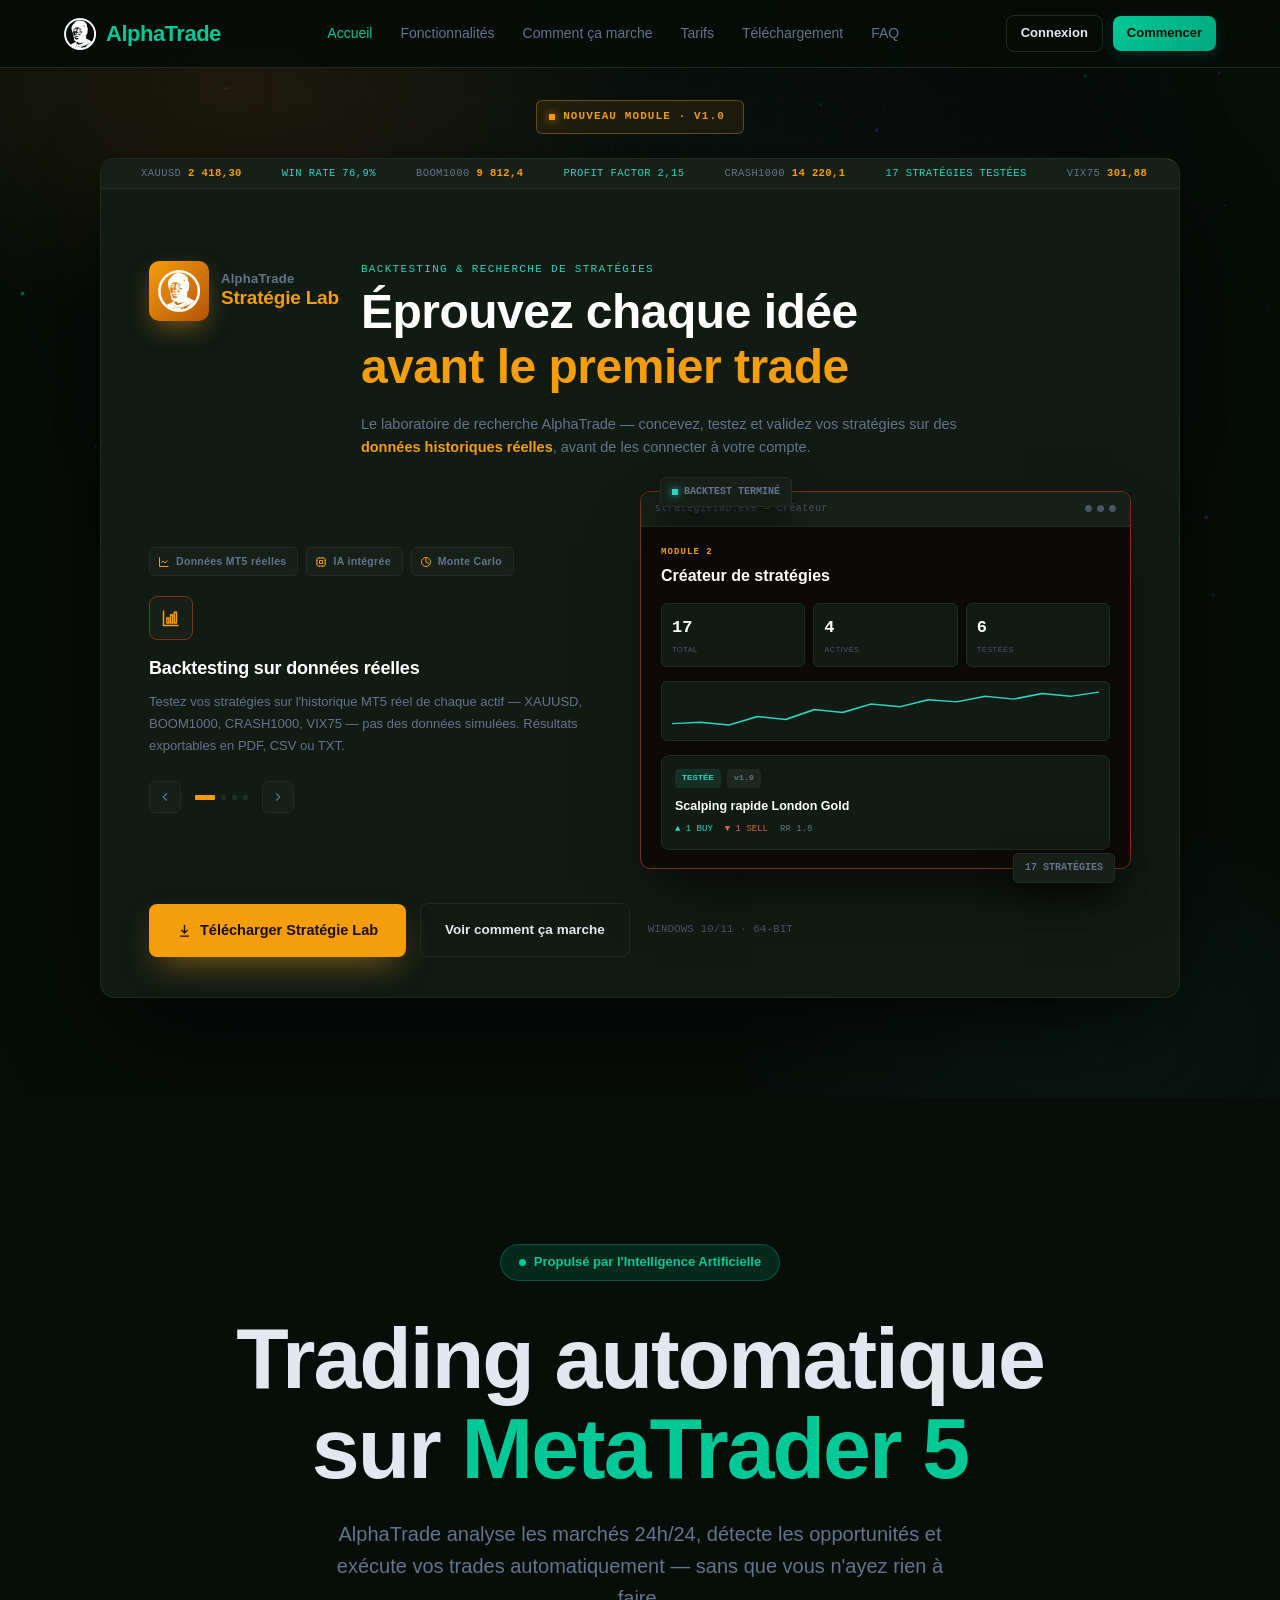
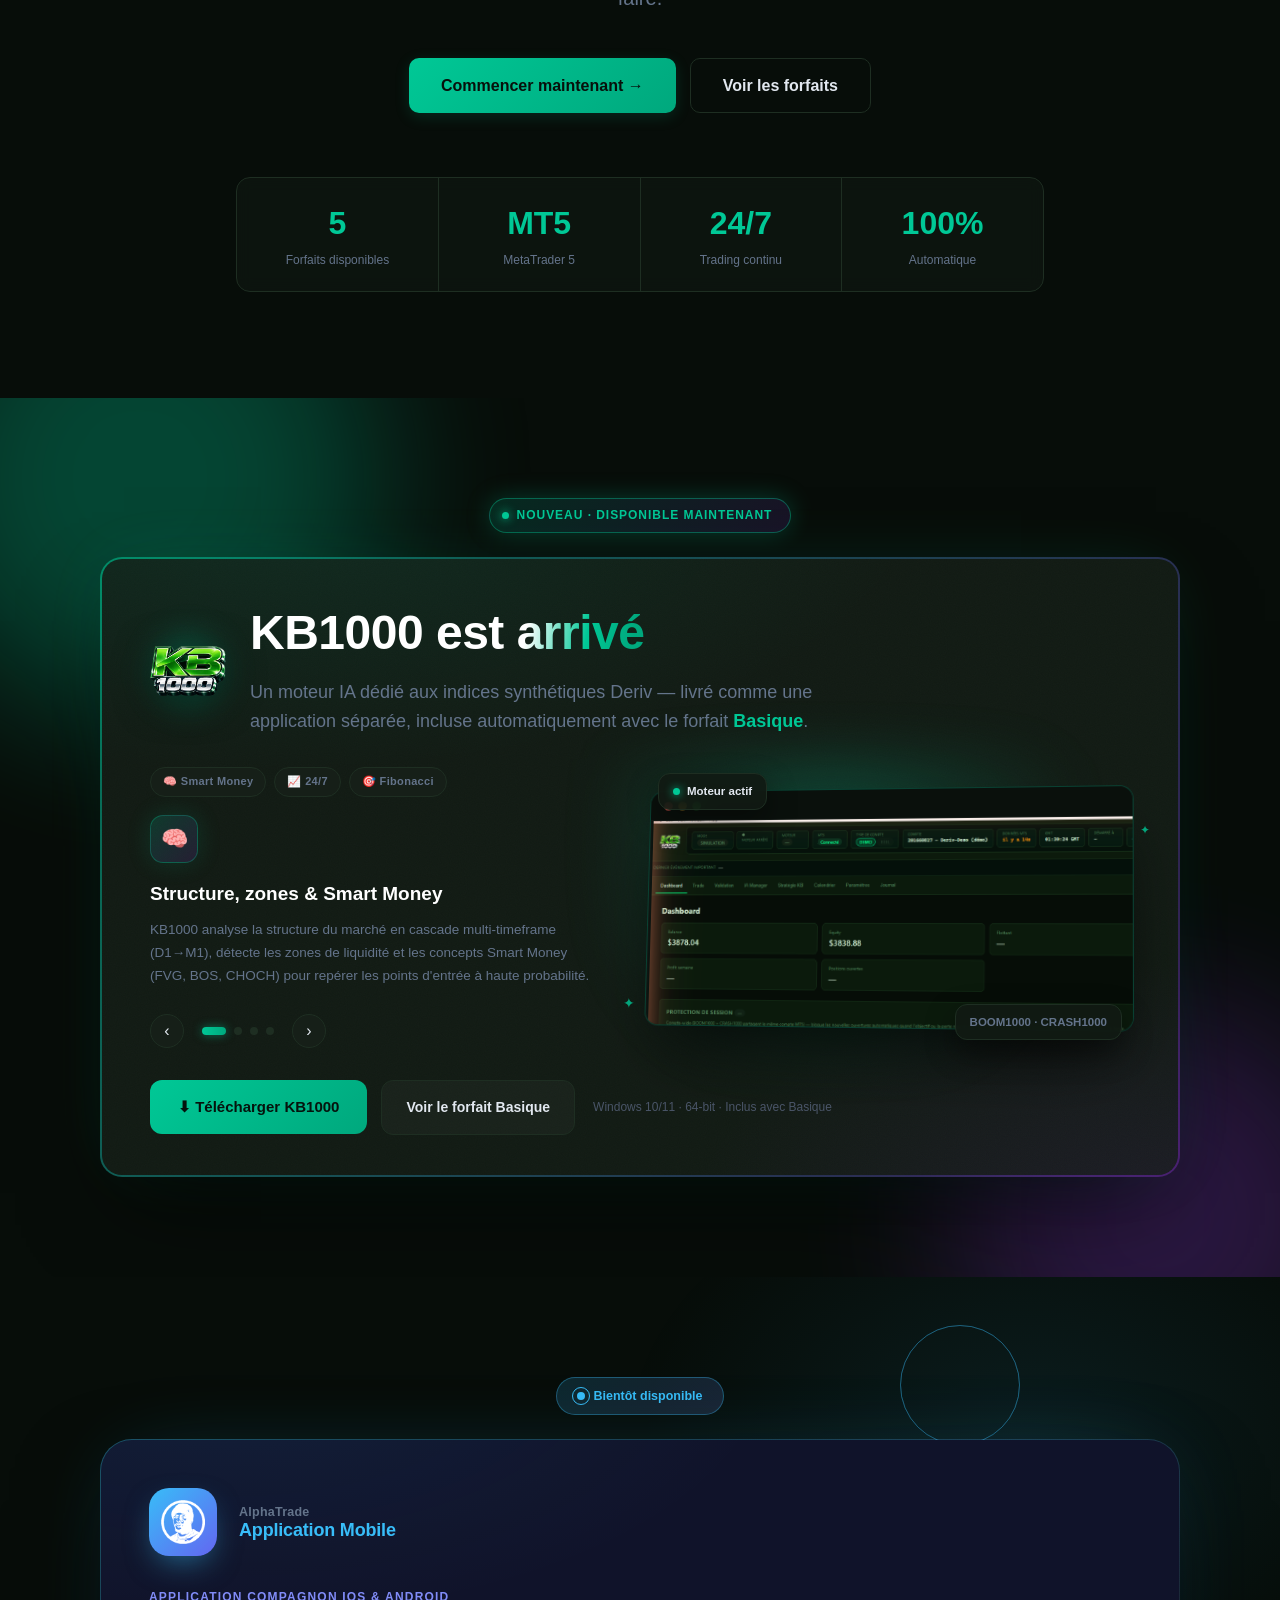
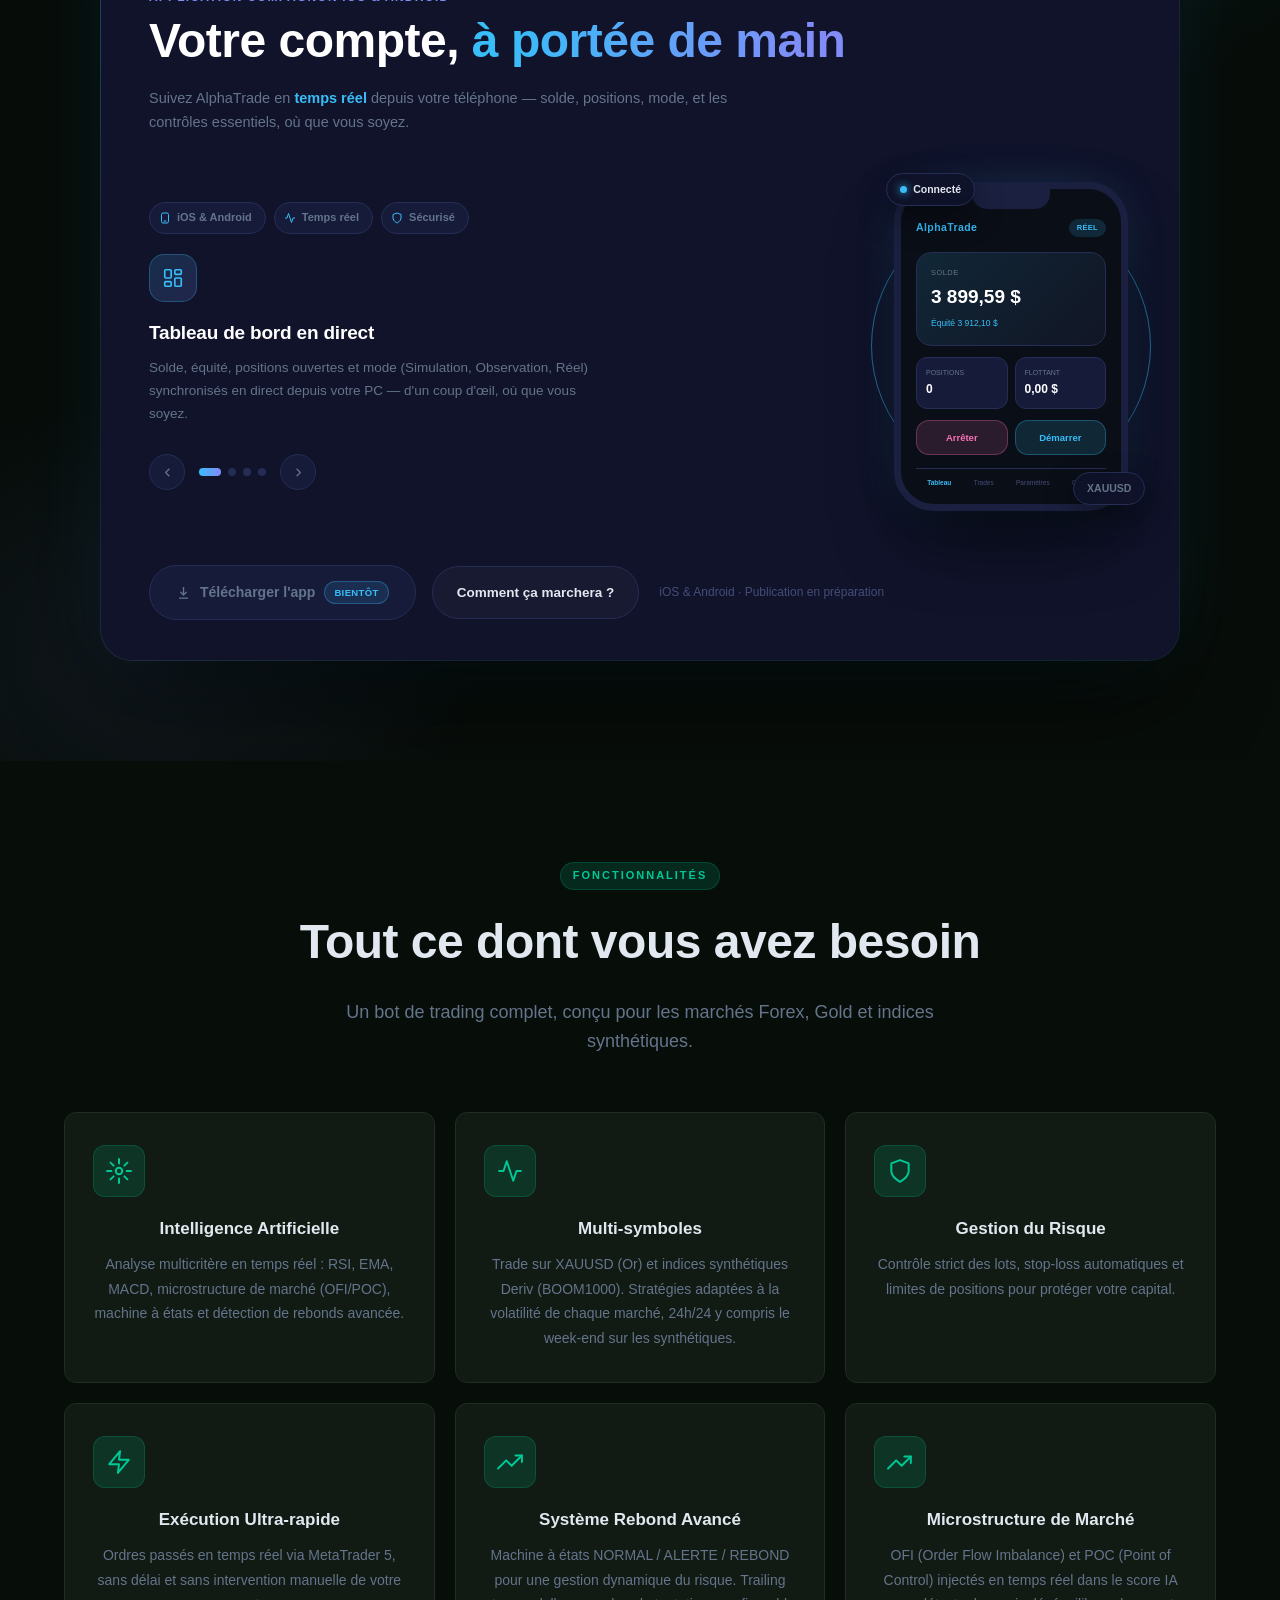
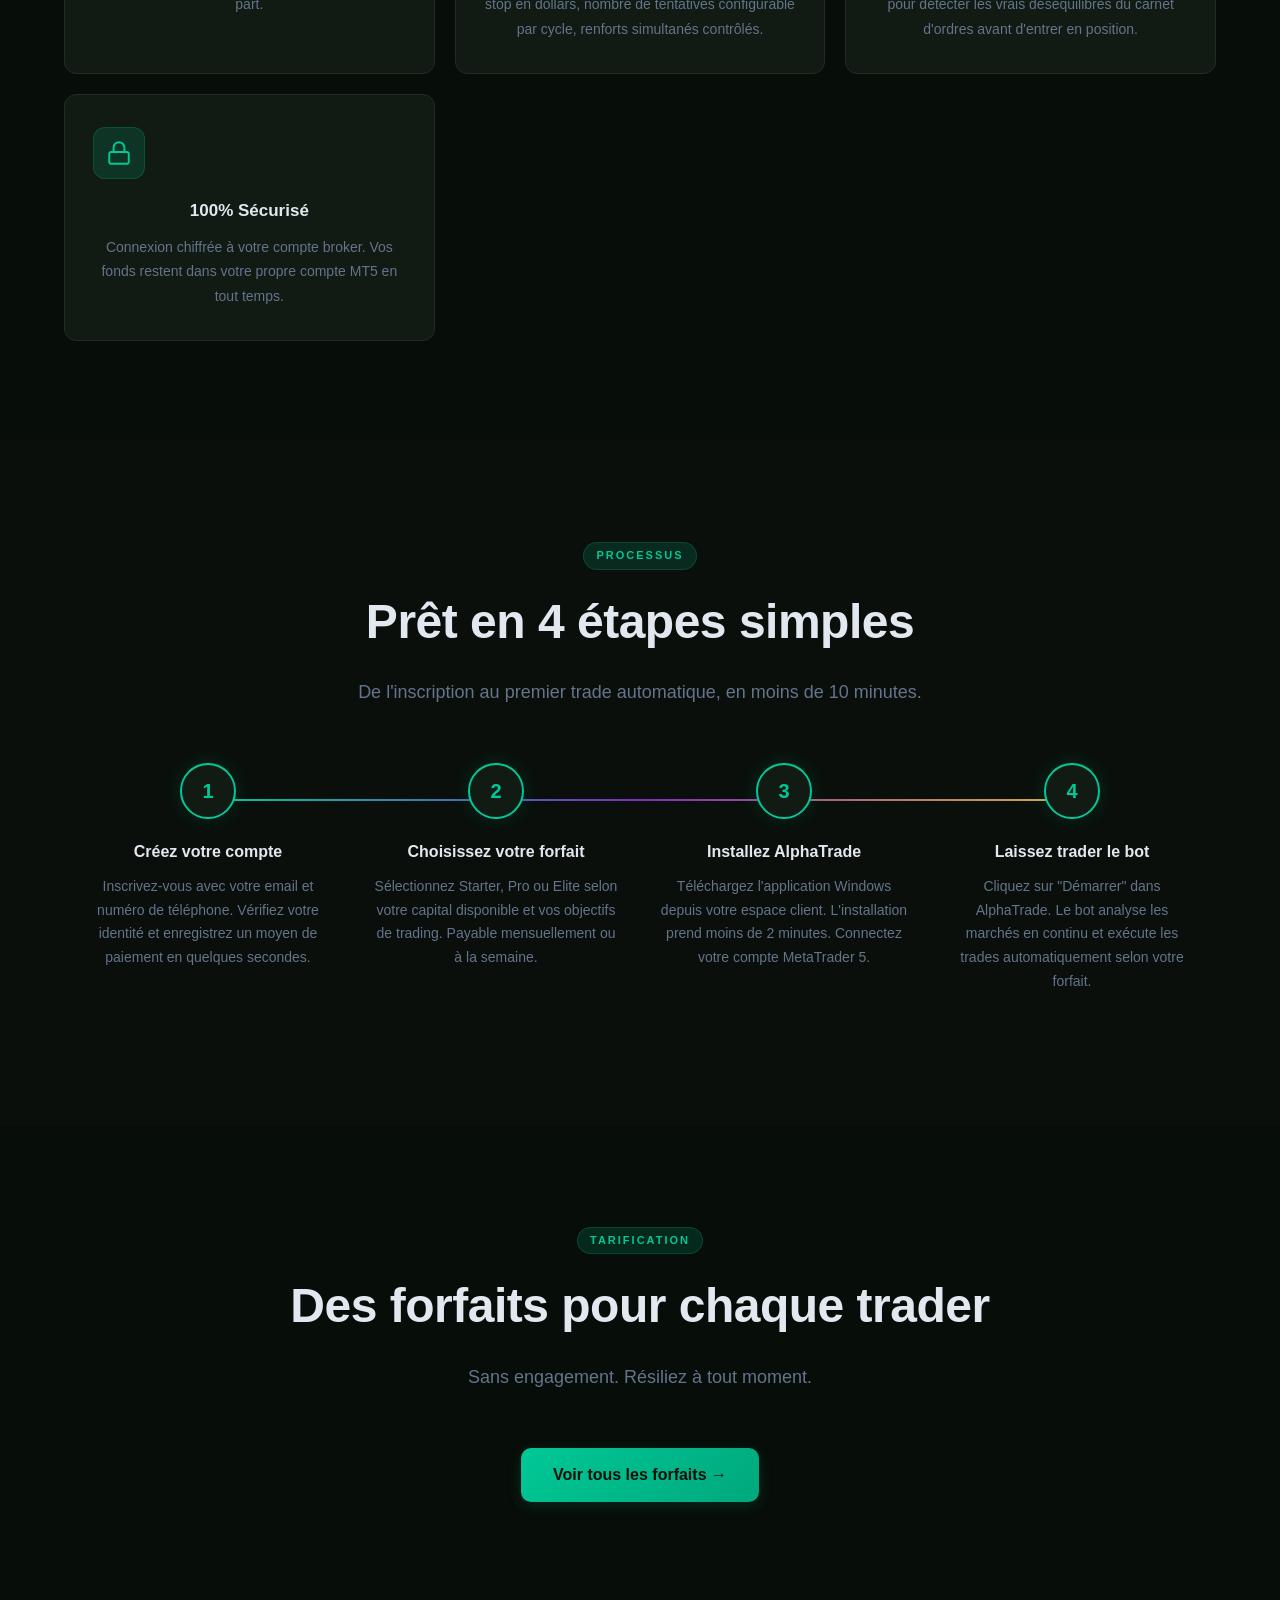
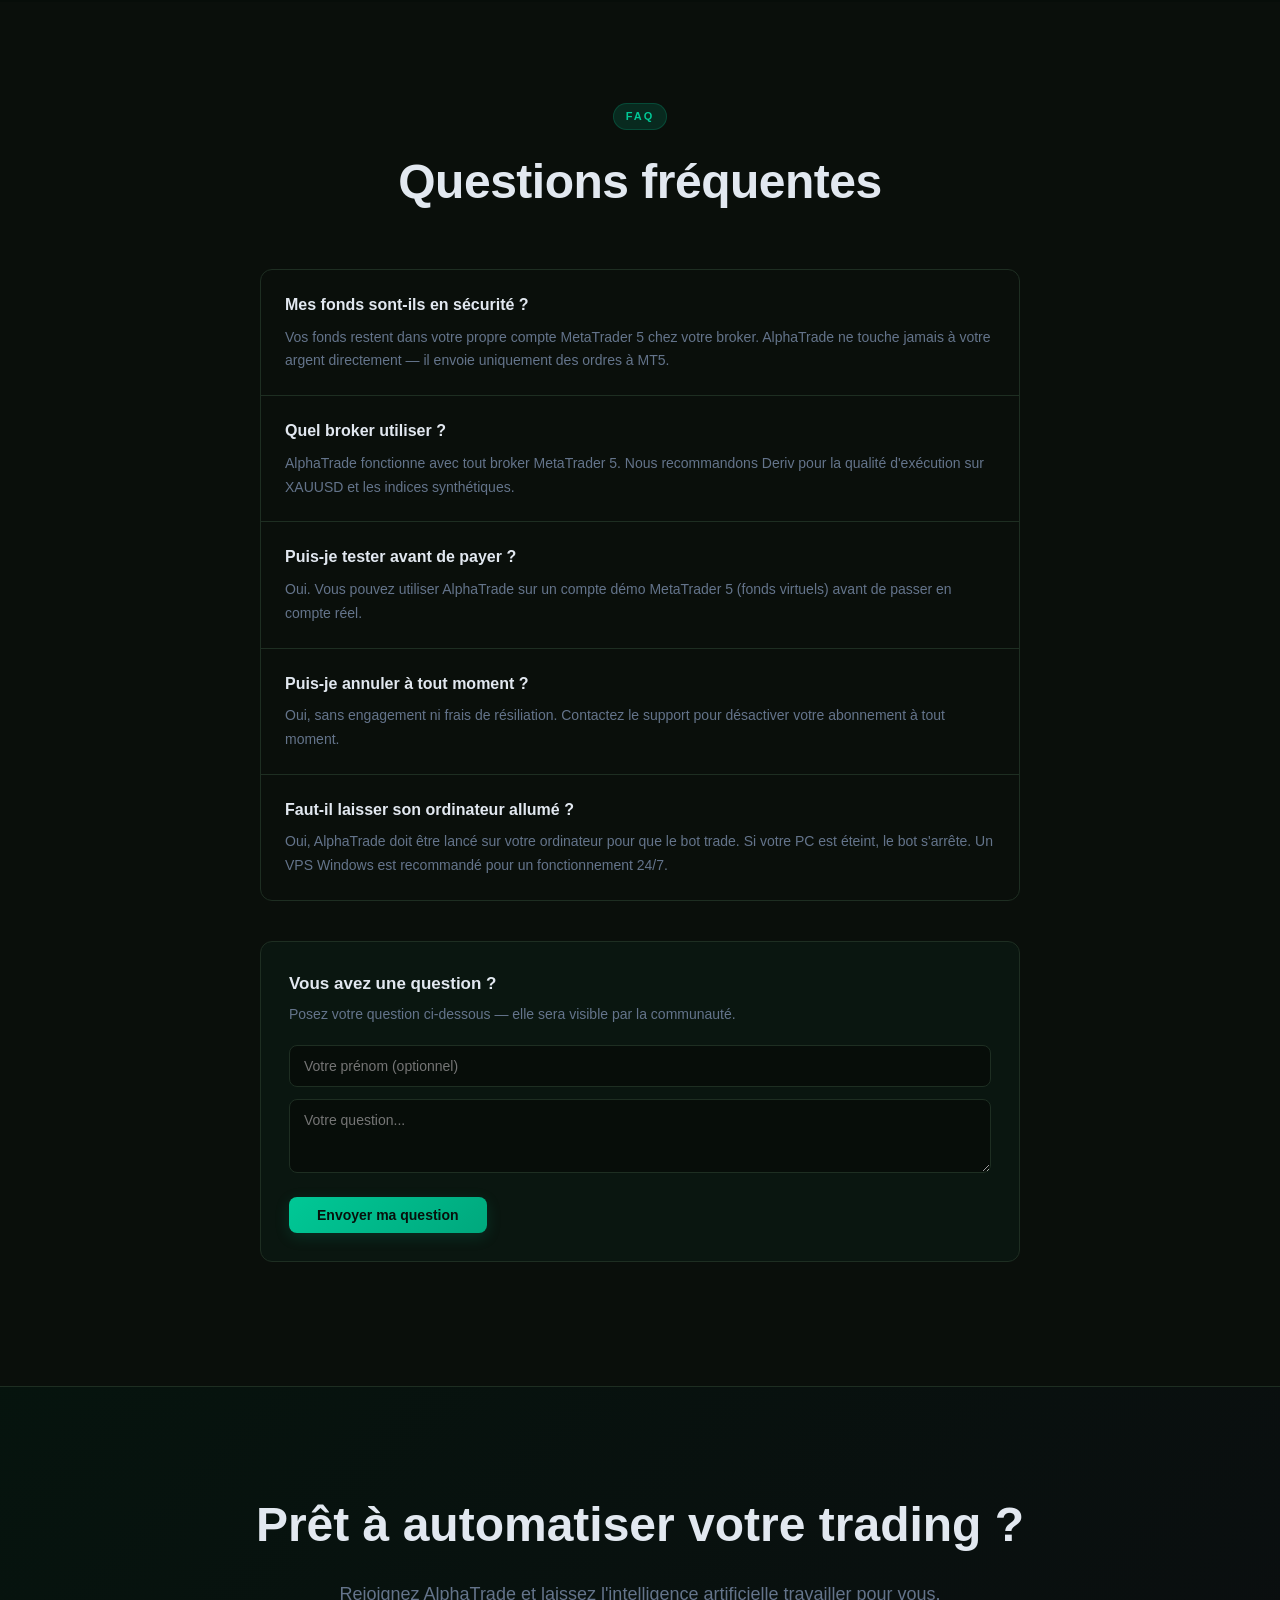
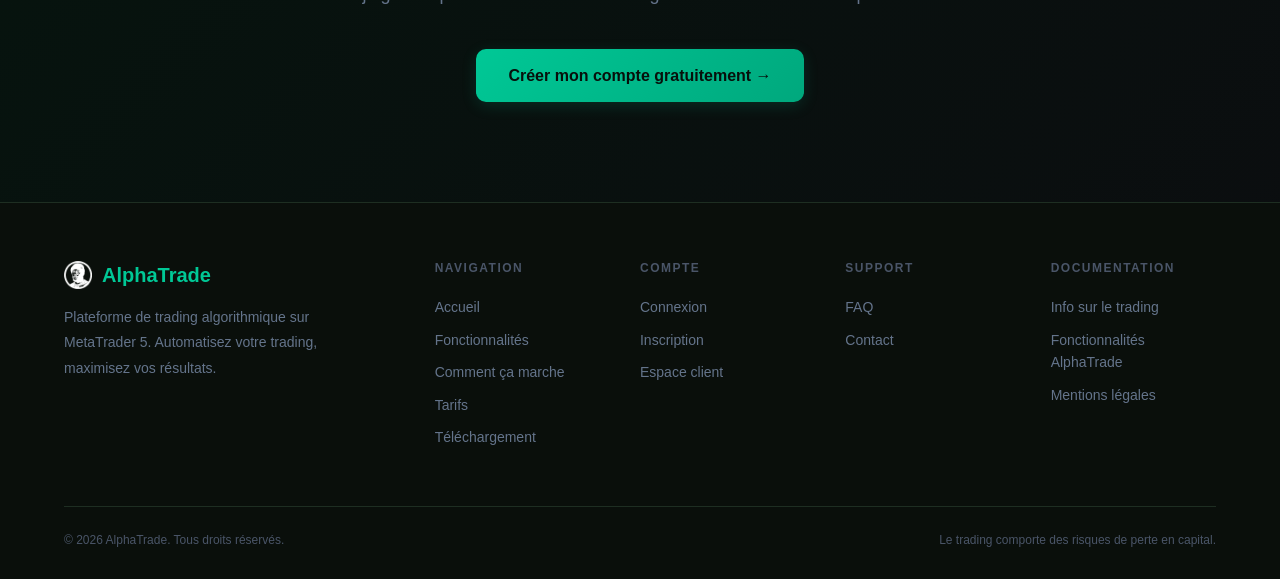
==== commit 8b4d5fe1: "Feat: annonce App Mobile + vrai logo AlphaTrade sur la promo Stratégie Lab - Stratégie Lab : remplac" ====
--- a/index.html
+++ b/index.html
@@ -66,10 +66,7 @@
         <div class="stratlab-promo-head">
           <div class="stratlab-brand">
             <div class="stratlab-logo-mark">
-              <svg viewBox="0 0 24 24" fill="none" stroke="currentColor" stroke-width="1.6" stroke-linecap="round" stroke-linejoin="round">
-                <path d="M9 2v6.5L4.2 18.2a2 2 0 0 0 1.8 2.8h12a2 2 0 0 0 1.8-2.8L15 8.5V2"/>
-                <path d="M8.5 14h7"/><path d="M9 2h6"/>
-              </svg>
+              <img src="assets/logo_white.png" alt="AlphaTrade">
             </div>
             <div class="stratlab-wordmark"><span class="w1">AlphaTrade</span><span class="w2">Stratégie Lab</span></div>
           </div>
@@ -261,6 +258,119 @@
   </div>
 </section>
 
+<!-- ANNONCE APP MOBILE (bientôt disponible) — placée le 23/07/2026 (demande
+     de Louis). Identité "signal/connexion" (bleu/violet, anneaux radar) --
+     volontairement différente de Stratégie Lab (ambre) et KB1000
+     (vert/violet). Pas encore publiée sur les stores (comptes développeur
+     Apple/Google à créer par Louis) -> bouton de téléchargement désactivé
+     avec badge "Bientôt". Voir Maquette_Promo_AppMobile.html. -->
+<section class="section section-center" id="mobileapp-promo">
+  <div class="mobileapp-radar-wrap">
+    <div class="mobileapp-radar-ring"></div>
+    <div class="mobileapp-radar-ring r2"></div>
+    <div class="mobileapp-radar-ring r3"></div>
+  </div>
+  <div class="mobileapp-glow"></div>
+  <div class="container">
+    <div class="mobileapp-badge-wrap reveal">
+      <span class="mobileapp-badge"><span class="pulse-dot"></span> Bientôt disponible</span>
+    </div>
+
+    <div class="mobileapp-card reveal">
+      <div class="mobileapp-card-inner">
+        <div class="mobileapp-promo-head">
+          <div class="mobileapp-logo-mark"><img src="assets/logo_white.png" alt="AlphaTrade"></div>
+          <div>
+            <div class="mobileapp-wordmark"><span class="w1">AlphaTrade</span><span class="w2">Application Mobile</span></div>
+          </div>
+        </div>
+        <div style="margin-bottom:32px">
+          <div class="mobileapp-eyebrow">Application compagnon iOS &amp; Android</div>
+          <h2 class="mobileapp-title">Votre compte, <span class="mobileapp-grad">à portée de main</span></h2>
+          <p class="mobileapp-lead">Suivez AlphaTrade en <strong>temps réel</strong> depuis votre téléphone — solde, positions, mode, et les contrôles essentiels, où que vous soyez.</p>
+        </div>
+
+        <div class="mobileapp-body">
+          <div class="mobileapp-carousel">
+            <div class="mobileapp-pill-row">
+              <span class="mobileapp-pill"><svg viewBox="0 0 24 24" fill="none" stroke="currentColor" stroke-width="2"><rect x="5" y="2" width="14" height="20" rx="3"/><path d="M9 18h6"/></svg> iOS &amp; Android</span>
+              <span class="mobileapp-pill"><svg viewBox="0 0 24 24" fill="none" stroke="currentColor" stroke-width="2"><path d="M22 12h-4l-3 9L9 3l-3 9H2"/></svg> Temps réel</span>
+              <span class="mobileapp-pill"><svg viewBox="0 0 24 24" fill="none" stroke="currentColor" stroke-width="2"><path d="M12 22s8-4 8-10V5l-8-3-8 3v7c0 6 8 10 8 10Z"/></svg> Sécurisé</span>
+            </div>
+
+            <div class="mobileapp-slide active" data-slide="0">
+              <div class="mobileapp-slide-icon"><svg viewBox="0 0 24 24" fill="none" stroke="currentColor" stroke-width="1.8"><rect x="3" y="3" width="7" height="9" rx="1"/><rect x="14" y="3" width="7" height="5" rx="1"/><rect x="14" y="12" width="7" height="9" rx="1"/><rect x="3" y="16" width="7" height="5" rx="1"/></svg></div>
+              <h3>Tableau de bord en direct</h3>
+              <p>Solde, équité, positions ouvertes et mode (Simulation, Observation, Réel) synchronisés en direct depuis votre PC — d'un coup d'œil, où que vous soyez.</p>
+            </div>
+            <div class="mobileapp-slide" data-slide="1">
+              <div class="mobileapp-slide-icon"><svg viewBox="0 0 24 24" fill="none" stroke="currentColor" stroke-width="1.8"><circle cx="12" cy="12" r="9"/><path d="M10 8.5v7l6-3.5-6-3.5Z" fill="currentColor" stroke="none"/></svg></div>
+              <h3>Démarrer / Arrêter à distance</h3>
+              <p>Contrôlez le moteur depuis votre téléphone, avec une confirmation avant chaque action — jamais d'exécution accidentelle.</p>
+            </div>
+            <div class="mobileapp-slide" data-slide="2">
+              <div class="mobileapp-slide-icon"><svg viewBox="0 0 24 24" fill="none" stroke="currentColor" stroke-width="1.8"><path d="M4 4h16v4H4zM4 12h10v4H4zM4 20h13"/></svg></div>
+              <h3>Trades &amp; historique</h3>
+              <p>Consultez vos positions ouvertes et vos dernières clôtures, avec le détail de chaque trade — sans avoir besoin d'être devant votre PC.</p>
+            </div>
+            <div class="mobileapp-slide" data-slide="3">
+              <div class="mobileapp-slide-icon"><svg viewBox="0 0 24 24" fill="none" stroke="currentColor" stroke-width="1.8"><path d="M12 22s8-4 8-10V5l-8-3-8 3v7c0 6 8 10 8 10Z"/><path d="m9 12 2 2 4-4"/></svg></div>
+              <h3>La sécurité d'abord</h3>
+              <p>Le passage en mode Réel reste une action strictement locale sur le PC — jamais déclenchable à distance depuis le téléphone.</p>
+            </div>
+
+            <div class="mobileapp-nav">
+              <button class="mobileapp-arrow" onclick="mobileappPrev()" aria-label="Précédent"><svg viewBox="0 0 24 24" fill="none" stroke="currentColor" stroke-width="2"><path d="m15 18-6-6 6-6"/></svg></button>
+              <div class="mobileapp-dots" id="mobileappDots"></div>
+              <button class="mobileapp-arrow" onclick="mobileappNext()" aria-label="Suivant"><svg viewBox="0 0 24 24" fill="none" stroke="currentColor" stroke-width="2"><path d="m9 18 6-6-6-6"/></svg></button>
+            </div>
+          </div>
+
+          <div class="mobileapp-shot-stage">
+            <div class="mobileapp-connect-ring c1"></div>
+            <div class="mobileapp-connect-ring c2"></div>
+            <div class="mobileapp-tag mobileapp-tag-live"><span class="dot-live"></span> Connecté</div>
+            <div class="mobileapp-tag mobileapp-tag-symbols">XAUUSD</div>
+            <div class="mobileapp-phone">
+              <div class="mobileapp-notch"></div>
+              <div class="mobileapp-fake-ui">
+                <div class="mobileapp-fu-topbar"><span class="mobileapp-fu-brand">AlphaTrade</span><span class="mobileapp-fu-mode">RÉEL</span></div>
+                <div class="mobileapp-fu-balance">
+                  <div class="l">Solde</div><div class="n">3 899,59 $</div><div class="sub">Équité 3 912,10 $</div>
+                </div>
+                <div class="mobileapp-fu-row">
+                  <div class="mobileapp-fu-mini"><div class="l">Positions</div><div class="n">0</div></div>
+                  <div class="mobileapp-fu-mini"><div class="l">Flottant</div><div class="n">0,00 $</div></div>
+                </div>
+                <div class="mobileapp-fu-btns">
+                  <div class="mobileapp-fu-btn stop">Arrêter</div>
+                  <div class="mobileapp-fu-btn start">Démarrer</div>
+                </div>
+                <div class="mobileapp-fu-tabbar">
+                  <div class="mobileapp-fu-tab active">Tableau</div>
+                  <div class="mobileapp-fu-tab">Trades</div>
+                  <div class="mobileapp-fu-tab">Paramètres</div>
+                  <div class="mobileapp-fu-tab">Compte</div>
+                </div>
+              </div>
+            </div>
+          </div>
+        </div>
+
+        <div class="mobileapp-cta">
+          <span class="mobileapp-btn-soon" title="Publication sur les stores en préparation">
+            <svg viewBox="0 0 24 24" fill="none" stroke="currentColor" stroke-width="2.2"><path d="M12 3v13"/><path d="m7 11 5 5 5-5"/><path d="M5 21h14"/></svg>
+            Télécharger l'app
+            <span class="soon-tag">Bientôt</span>
+          </span>
+          <a href="#faq" class="mobileapp-btn-ghost">Comment ça marchera ?</a>
+          <span class="mobileapp-cta-meta">iOS &amp; Android · Publication en préparation</span>
+        </div>
+      </div>
+    </div>
+  </div>
+</section>
+
 <!-- FONCTIONNALITÉS ──────────────────────────────────────────────────────── -->
 <section class="section section-center" id="fonctionnalites">
   <div class="container">
@@ -650,6 +760,26 @@
   setInterval(stratlabNext, 5200);
 });
 </script>
+<script>
+// Carrousel promo App Mobile — ajouté le 23/07/2026
+let mobileappIndex = 0;
+let mobileappSlides, mobileappDots;
+function mobileappRender() {
+  mobileappSlides.forEach((s, i) => s.classList.toggle('active', i === mobileappIndex));
+  mobileappDots.forEach((d, i) => d.classList.toggle('active', i === mobileappIndex));
+}
+function mobileappNext() { mobileappIndex = (mobileappIndex + 1) % mobileappSlides.length; mobileappRender(); }
+function mobileappPrev() { mobileappIndex = (mobileappIndex - 1 + mobileappSlides.length) % mobileappSlides.length; mobileappRender(); }
+function mobileappGoTo(i) { mobileappIndex = i; mobileappRender(); }
+window.addEventListener('DOMContentLoaded', () => {
+  mobileappSlides = document.querySelectorAll('.mobileapp-slide');
+  const dotsEl = document.getElementById('mobileappDots');
+  if (!mobileappSlides.length || !dotsEl) return;
+  dotsEl.innerHTML = Array.from(mobileappSlides).map((_, i) => `<div class="mobileapp-dot ${i === 0 ? 'active' : ''}" onclick="mobileappGoTo(${i})"></div>`).join('');
+  mobileappDots = document.querySelectorAll('.mobileapp-dot');
+  setInterval(mobileappNext, 5400);
+});
+</script>
 <script src="js/nav.js"></script>
 <script src="js/bg.js"></script>
 </body>
--- a/css/style.css
+++ b/css/style.css
@@ -535,9 +535,10 @@
 .stratlab-logo-mark {
   width: 60px; height: 60px; border-radius: 10px; display: flex; align-items: center; justify-content: center;
   background: linear-gradient(135deg, var(--orange), #b45309); color: #1a0f00;
-  box-shadow: 0 10px 26px -6px rgba(245,165,36,.5); flex-shrink: 0;
+  box-shadow: 0 10px 26px -6px rgba(245,165,36,.5); flex-shrink: 0; overflow: hidden; padding: 9px;
 }
 .stratlab-logo-mark svg { width: 28px; height: 28px; }
+.stratlab-logo-mark img { width: 100%; height: 100%; object-fit: contain; }
 .stratlab-wordmark { display: flex; flex-direction: column; line-height: 1.15; }
 .stratlab-wordmark .w1 { font-size: 13px; font-weight: 700; color: var(--muted); letter-spacing: .02em; }
 .stratlab-wordmark .w2 { font-size: 19px; font-weight: 900; color: var(--orange); letter-spacing: -0.01em; }
@@ -640,6 +641,169 @@
   .stratlab-tag { display: none; }
 }
 
+/* ── Annonce App Mobile — placée le 23/07/2026 (demande de Louis). Identité
+   "signal/connexion" propre (bleu ciel + violet, anneaux radar animés,
+   coins tres arrondis) -- deliberement differente de Stratégie Lab (ambre,
+   angles nets) et de KB1000 (vert/violet). L'app n'etant pas encore publiee
+   sur les stores (comptes developpeur Apple/Google a creer par Louis), le
+   bouton de telechargement est desactive avec la mention "Bientot
+   disponible" plutot que de pointer vers un lien casse. Toutes les classes
+   prefixees mobileapp- pour eviter toute collision. Validee via
+   Maquette_Promo_AppMobile.html. ─────────────────────────────────────────── */
+#mobileapp-promo { position: relative; overflow: hidden; }
+
+.mobileapp-radar-wrap { position: absolute; inset: 0; z-index: 0; overflow: hidden; pointer-events: none; }
+.mobileapp-radar-ring {
+  position: absolute; top: 10%; left: 75%; width: 120px; height: 120px; margin: -60px 0 0 -60px;
+  border-radius: 50%; border: 1px solid rgba(56,189,248,.18); animation: mobileappRingExpand 6s ease-out infinite;
+}
+.mobileapp-radar-ring.r2 { animation-delay: -2s; }
+.mobileapp-radar-ring.r3 { animation-delay: -4s; }
+@keyframes mobileappRingExpand {
+  0% { width: 40px; height: 40px; margin: -20px 0 0 -20px; opacity: .7; }
+  100% { width: 460px; height: 460px; margin: -230px 0 0 -230px; opacity: 0; }
+}
+.mobileapp-glow { position: absolute; inset: 0; z-index: 0; pointer-events: none;
+  background: radial-gradient(650px 460px at 80% 15%, rgba(56,189,248,.09), transparent 62%),
+              radial-gradient(560px 440px at 12% 90%, rgba(129,140,248,.09), transparent 62%);
+}
+
+.mobileapp-badge-wrap { display: flex; justify-content: center; margin-bottom: 24px; position: relative; z-index: 1; }
+.mobileapp-badge {
+  display: inline-flex; align-items: center; gap: 8px; padding: 8px 20px; border-radius: 40px;
+  background: linear-gradient(135deg, rgba(56,189,248,.16), rgba(129,140,248,.16));
+  border: 1px solid rgba(56,189,248,.35); font-size: 12.5px; font-weight: 700; color: #38bdf8;
+}
+.mobileapp-badge .pulse-dot { position: relative; width: 8px; height: 8px; border-radius: 50%; background: #38bdf8; }
+.mobileapp-badge .pulse-dot::after { content: ''; position: absolute; inset: -5px; border-radius: 50%; border: 1.5px solid #38bdf8; animation: mobileappPulseDot 1.8s ease-out infinite; }
+@keyframes mobileappPulseDot { 0% { transform: scale(.4); opacity: 1; } 100% { transform: scale(1.8); opacity: 0; } }
+
+.mobileapp-card {
+  position: relative; z-index: 1; max-width: 1080px; margin: 0 auto; border-radius: 32px; padding: 1px;
+  background: linear-gradient(160deg, rgba(56,189,248,.4), rgba(129,140,248,.15), rgba(56,189,248,.15));
+  box-shadow: 0 40px 100px -20px rgba(0,0,0,.8), 0 0 90px -30px rgba(56,189,248,.28);
+}
+.mobileapp-card-inner {
+  position: relative; border-radius: 31px; overflow: hidden; text-align: left;
+  background: radial-gradient(1000px 480px at 12% -10%, rgba(56,189,248,.08), transparent 55%), #10132a;
+  padding: 48px 48px 40px;
+}
+
+.mobileapp-promo-head { display: flex; align-items: center; gap: 22px; margin-bottom: 32px; position: relative; }
+.mobileapp-logo-mark {
+  flex-shrink: 0; width: 68px; height: 68px; border-radius: 20px; display: flex; align-items: center; justify-content: center;
+  background: linear-gradient(135deg, #38bdf8, #6366f1); box-shadow: 0 12px 30px -8px rgba(56,189,248,.5);
+  overflow: hidden; padding: 12px;
+}
+.mobileapp-logo-mark img { width: 100%; height: 100%; object-fit: contain; }
+.mobileapp-wordmark { display: flex; flex-direction: column; line-height: 1.15; margin-top: 2px; }
+.mobileapp-wordmark .w1 { font-size: 12.5px; font-weight: 700; color: var(--muted); letter-spacing: .02em; }
+.mobileapp-wordmark .w2 { font-size: 18px; font-weight: 900; color: #38bdf8; letter-spacing: -0.01em; }
+
+.mobileapp-eyebrow { font-size: 12px; color: #818cf8; letter-spacing: .1em; text-transform: uppercase; font-weight: 700; margin-bottom: 6px; }
+.mobileapp-title { font-size: 33px; font-weight: 800; letter-spacing: -0.02em; line-height: 1.18; margin: 0 0 8px; color: #fff; }
+.mobileapp-grad { background: linear-gradient(100deg, #38bdf8 10%, #818cf8 90%); -webkit-background-clip: text; background-clip: text; color: transparent; }
+.mobileapp-lead { font-size: 14.5px; color: var(--muted); max-width: 580px; margin: 0; text-align: left; }
+.mobileapp-lead strong { color: #38bdf8; font-weight: 700; }
+
+.mobileapp-body { display: flex; gap: 40px; align-items: center; flex-wrap: wrap; position: relative; }
+.mobileapp-carousel { flex: 1 1 380px; min-width: 300px; }
+
+.mobileapp-pill-row { display: flex; gap: 8px; margin-bottom: 20px; flex-wrap: wrap; }
+.mobileapp-pill {
+  display: inline-flex; align-items: center; gap: 6px; font-size: 11px; font-weight: 700; color: var(--muted);
+  background: #161b3a; border: 1px solid #262d54; padding: 6px 13px 6px 9px; border-radius: 20px;
+}
+.mobileapp-pill svg { width: 12px; height: 12px; color: #38bdf8; }
+
+.mobileapp-slide { display: none; animation: mobileappSlideIn .5s cubic-bezier(.16,1,.3,1); }
+.mobileapp-slide.active { display: block; }
+@keyframes mobileappSlideIn { from { opacity: 0; transform: translateY(10px); } to { opacity: 1; transform: translateY(0); } }
+.mobileapp-slide-icon {
+  width: 48px; height: 48px; border-radius: 15px; display: flex; align-items: center; justify-content: center;
+  background: linear-gradient(135deg, rgba(56,189,248,.16), rgba(129,140,248,.16)); border: 1px solid rgba(56,189,248,.28);
+  color: #38bdf8; margin-bottom: 16px;
+}
+.mobileapp-slide-icon svg { width: 22px; height: 22px; }
+.mobileapp-slide h3 { font-size: 19px; color: #fff; margin: 0 0 9px; font-weight: 800; letter-spacing: -0.01em; }
+.mobileapp-slide p { color: var(--muted); font-size: 13.5px; line-height: 1.7; margin: 0; max-width: 460px; }
+
+.mobileapp-nav { display: flex; align-items: center; gap: 14px; margin-top: 28px; }
+.mobileapp-arrow {
+  width: 36px; height: 36px; border-radius: 50%; background: #161b3a; border: 1px solid #262d54;
+  color: var(--muted); display: flex; align-items: center; justify-content: center; cursor: pointer; transition: all .2s;
+}
+.mobileapp-arrow svg { width: 15px; height: 15px; }
+.mobileapp-arrow:hover { border-color: #38bdf8; color: #38bdf8; box-shadow: 0 0 16px rgba(56,189,248,.3); }
+.mobileapp-dots { display: flex; gap: 7px; }
+.mobileapp-dot { width: 8px; height: 8px; border-radius: 50%; background: #262d54; cursor: pointer; transition: all .25s; }
+.mobileapp-dot.active { width: 22px; border-radius: 5px; background: linear-gradient(90deg, #38bdf8, #818cf8); }
+
+.mobileapp-shot-stage { flex: 0 0 auto; min-width: 240px; position: relative; display: flex; justify-content: center; padding: 16px 0; }
+.mobileapp-connect-ring { position: absolute; top: 50%; left: 50%; border-radius: 50%; border: 1px solid rgba(56,189,248,.3); pointer-events: none; }
+.mobileapp-connect-ring.c1 { width: 280px; height: 280px; margin: -140px 0 0 -140px; animation: mobileappRingExpand2 3.6s ease-out infinite; }
+.mobileapp-connect-ring.c2 { width: 280px; height: 280px; margin: -140px 0 0 -140px; animation: mobileappRingExpand2 3.6s ease-out infinite; animation-delay: -1.8s; }
+@keyframes mobileappRingExpand2 { 0% { transform: scale(.55); opacity: .8; } 100% { transform: scale(1); opacity: 0; } }
+
+.mobileapp-phone {
+  position: relative; z-index: 1; width: 234px; border-radius: 40px; overflow: hidden; background: #0a0e17;
+  border: 7px solid #1b2040; box-shadow: 0 36px 72px -18px rgba(0,0,0,.8), 0 0 55px -20px rgba(56,189,248,.32);
+}
+.mobileapp-notch { position: absolute; top: 0; left: 50%; transform: translateX(-50%); width: 78px; height: 20px; background: #1b2040; border-radius: 0 0 15px 15px; z-index: 3; }
+.mobileapp-fake-ui { padding: 30px 15px 15px; }
+.mobileapp-fu-topbar { display: flex; justify-content: space-between; align-items: center; margin-bottom: 15px; }
+.mobileapp-fu-brand { font-size: 10.5px; font-weight: 800; color: #38bdf8; letter-spacing: .04em; }
+.mobileapp-fu-mode { font-size: 7.5px; font-weight: 800; padding: 3px 8px; border-radius: 20px; background: rgba(56,189,248,.15); color: #38bdf8; letter-spacing: .04em; }
+.mobileapp-fu-balance { background: linear-gradient(135deg, rgba(56,189,248,.14), rgba(129,140,248,.06)); border: 1px solid #262d54; border-radius: 15px; padding: 14px; margin-bottom: 11px; }
+.mobileapp-fu-balance .l { font-size: 7.5px; color: var(--muted); text-transform: uppercase; letter-spacing: .06em; }
+.mobileapp-fu-balance .n { font-size: 19px; font-weight: 800; color: #fff; margin: 3px 0 5px; }
+.mobileapp-fu-balance .sub { font-size: 8.5px; color: #38bdf8; }
+.mobileapp-fu-row { display: grid; grid-template-columns: 1fr 1fr; gap: 7px; margin-bottom: 11px; }
+.mobileapp-fu-mini { background: #161b3a; border: 1px solid #262d54; border-radius: 11px; padding: 9px; }
+.mobileapp-fu-mini .l { font-size: 7px; color: var(--muted); text-transform: uppercase; }
+.mobileapp-fu-mini .n { font-size: 12px; font-weight: 800; color: #fff; margin-top: 2px; }
+.mobileapp-fu-btns { display: flex; gap: 7px; margin-bottom: 13px; }
+.mobileapp-fu-btn { flex: 1; text-align: center; padding: 9px; border-radius: 13px; font-size: 9.5px; font-weight: 800; }
+.mobileapp-fu-btn.stop { background: rgba(244,114,182,.14); color: #f472b6; border: 1px solid rgba(244,114,182,.3); }
+.mobileapp-fu-btn.start { background: rgba(56,189,248,.14); color: #38bdf8; border: 1px solid rgba(56,189,248,.3); }
+.mobileapp-fu-tabbar { display: flex; justify-content: space-around; padding-top: 9px; border-top: 1px solid #262d54; }
+.mobileapp-fu-tab { font-size: 6.5px; color: #454c78; text-align: center; }
+.mobileapp-fu-tab.active { color: #38bdf8; font-weight: 800; }
+
+.mobileapp-tag {
+  position: absolute; z-index: 2; display: flex; align-items: center; gap: 6px; padding: 7px 13px;
+  background: rgba(16,19,42,.92); backdrop-filter: blur(10px); border: 1px solid #262d54; border-radius: 30px;
+  font-size: 10.5px; font-weight: 700; box-shadow: 0 12px 30px rgba(0,0,0,.4);
+}
+.mobileapp-tag .dot-live { width: 7px; height: 7px; border-radius: 50%; background: #38bdf8; box-shadow: 0 0 8px #38bdf8; animation: mobileappDotPulse 1.4s ease-in-out infinite; }
+@keyframes mobileappDotPulse { 0%,100% { opacity: 1; } 50% { opacity: .35; } }
+.mobileapp-tag-live { top: 2%; left: -2%; }
+.mobileapp-tag-symbols { bottom: 6%; right: -6%; color: var(--muted); }
+
+.mobileapp-cta { display: flex; gap: 16px; margin-top: 38px; flex-wrap: wrap; align-items: center; position: relative; }
+.mobileapp-btn-soon {
+  display: inline-flex; align-items: center; gap: 9px; padding: 15px 26px; border-radius: 30px; font-weight: 800; font-size: 14px;
+  color: var(--muted); background: #161b3a; border: 1px solid #262d54; cursor: not-allowed;
+}
+.mobileapp-btn-soon svg { width: 15px; height: 15px; }
+.mobileapp-btn-soon .soon-tag { font-size: 9.5px; font-weight: 800; letter-spacing: .04em; text-transform: uppercase; color: #38bdf8; background: rgba(56,189,248,.12); border: 1px solid rgba(56,189,248,.3); padding: 3px 9px; border-radius: 20px; }
+.mobileapp-btn-ghost {
+  padding: 15px 24px; border-radius: 30px; font-weight: 700; font-size: 13.5px; color: var(--text);
+  background: rgba(255,255,255,.03); border: 1px solid #262d54; transition: all .2s;
+}
+.mobileapp-btn-ghost:hover { border-color: #38bdf8; color: #38bdf8; background: rgba(56,189,248,.06); }
+.mobileapp-cta-meta { font-size: 12px; color: #454c78; margin-left: 4px; }
+
+@media (max-width: 700px) {
+  .mobileapp-card-inner { padding: 40px 24px 34px; }
+  .mobileapp-promo-head { flex-direction: column; text-align: center; }
+  .mobileapp-lead { text-align: center; }
+  .mobileapp-body { flex-direction: column; }
+  .mobileapp-title { font-size: 27px; text-align: center; }
+  .mobileapp-cta { justify-content: center; }
+  .mobileapp-tag { display: none; }
+}
+
 .pricing-badge {
   position: absolute; top: -14px; left: 50%; transform: translateX(-50%);
   background: linear-gradient(135deg, var(--green), var(--green2));
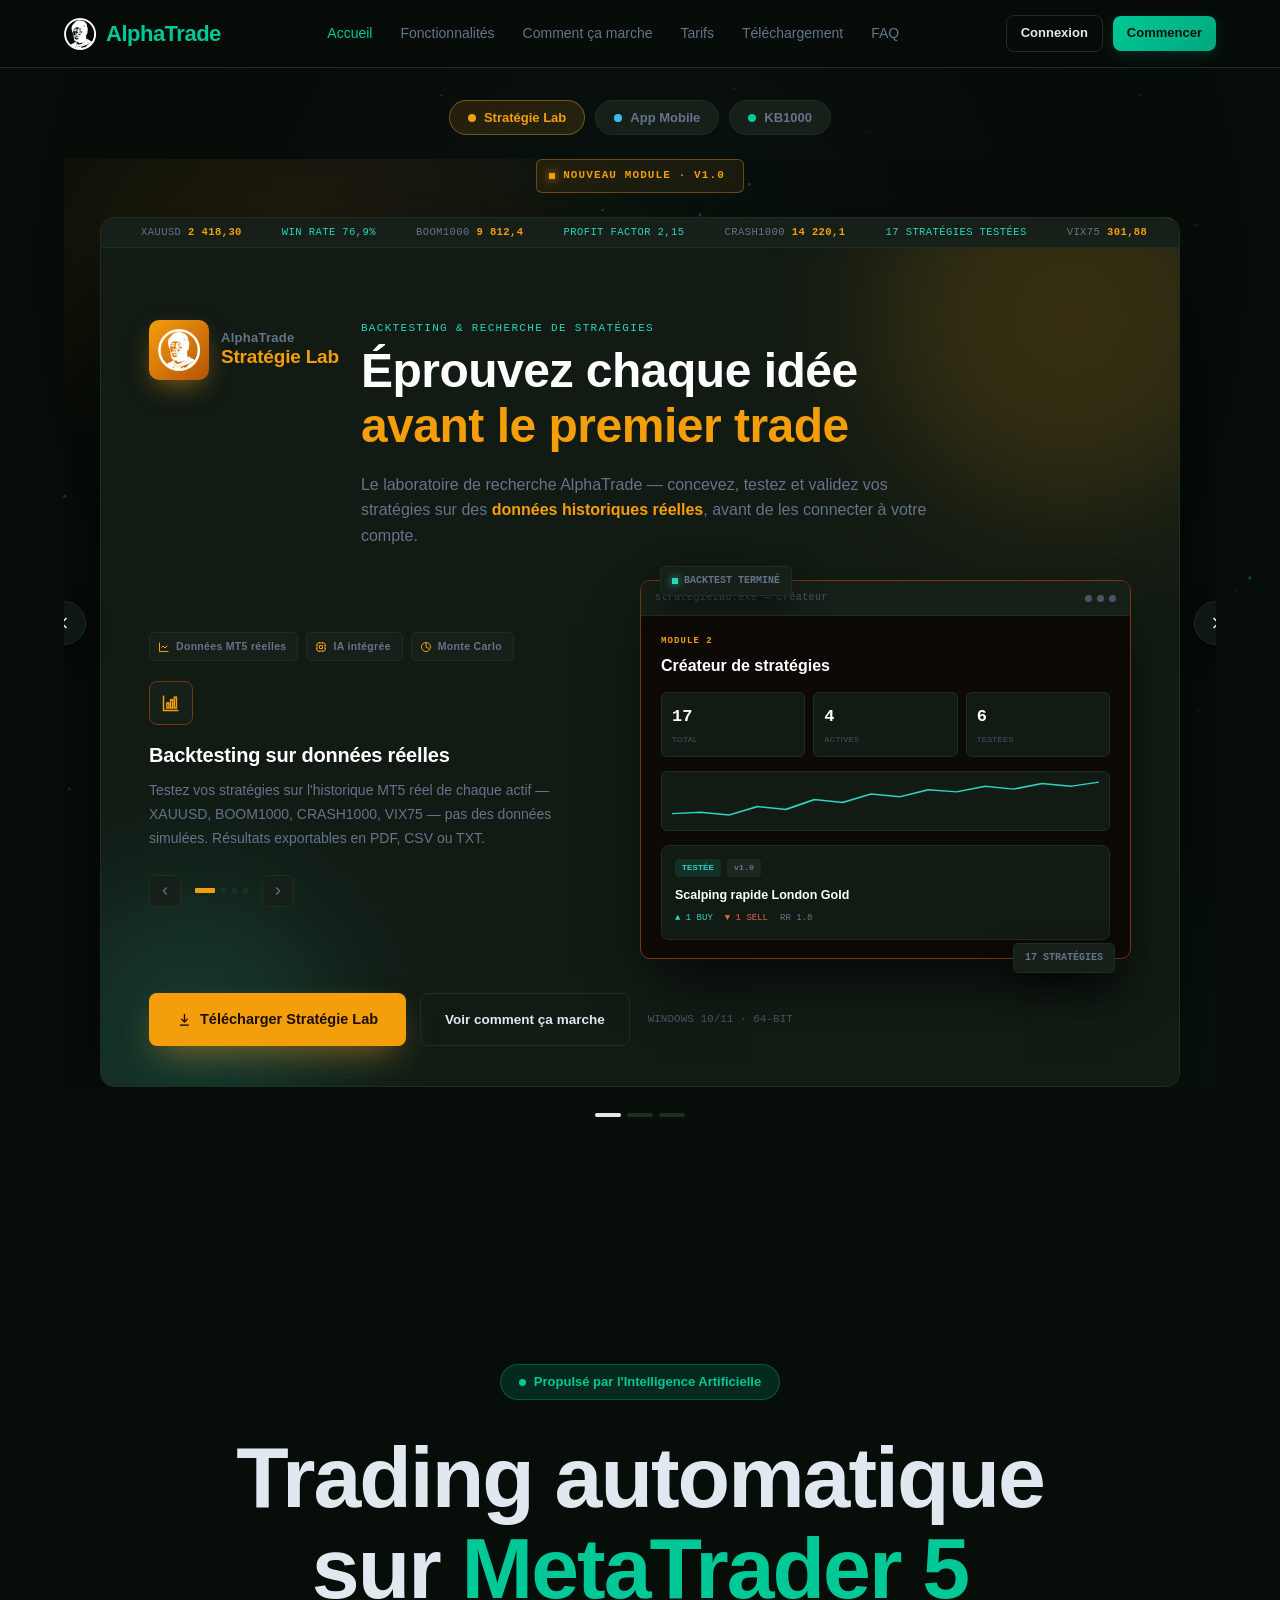
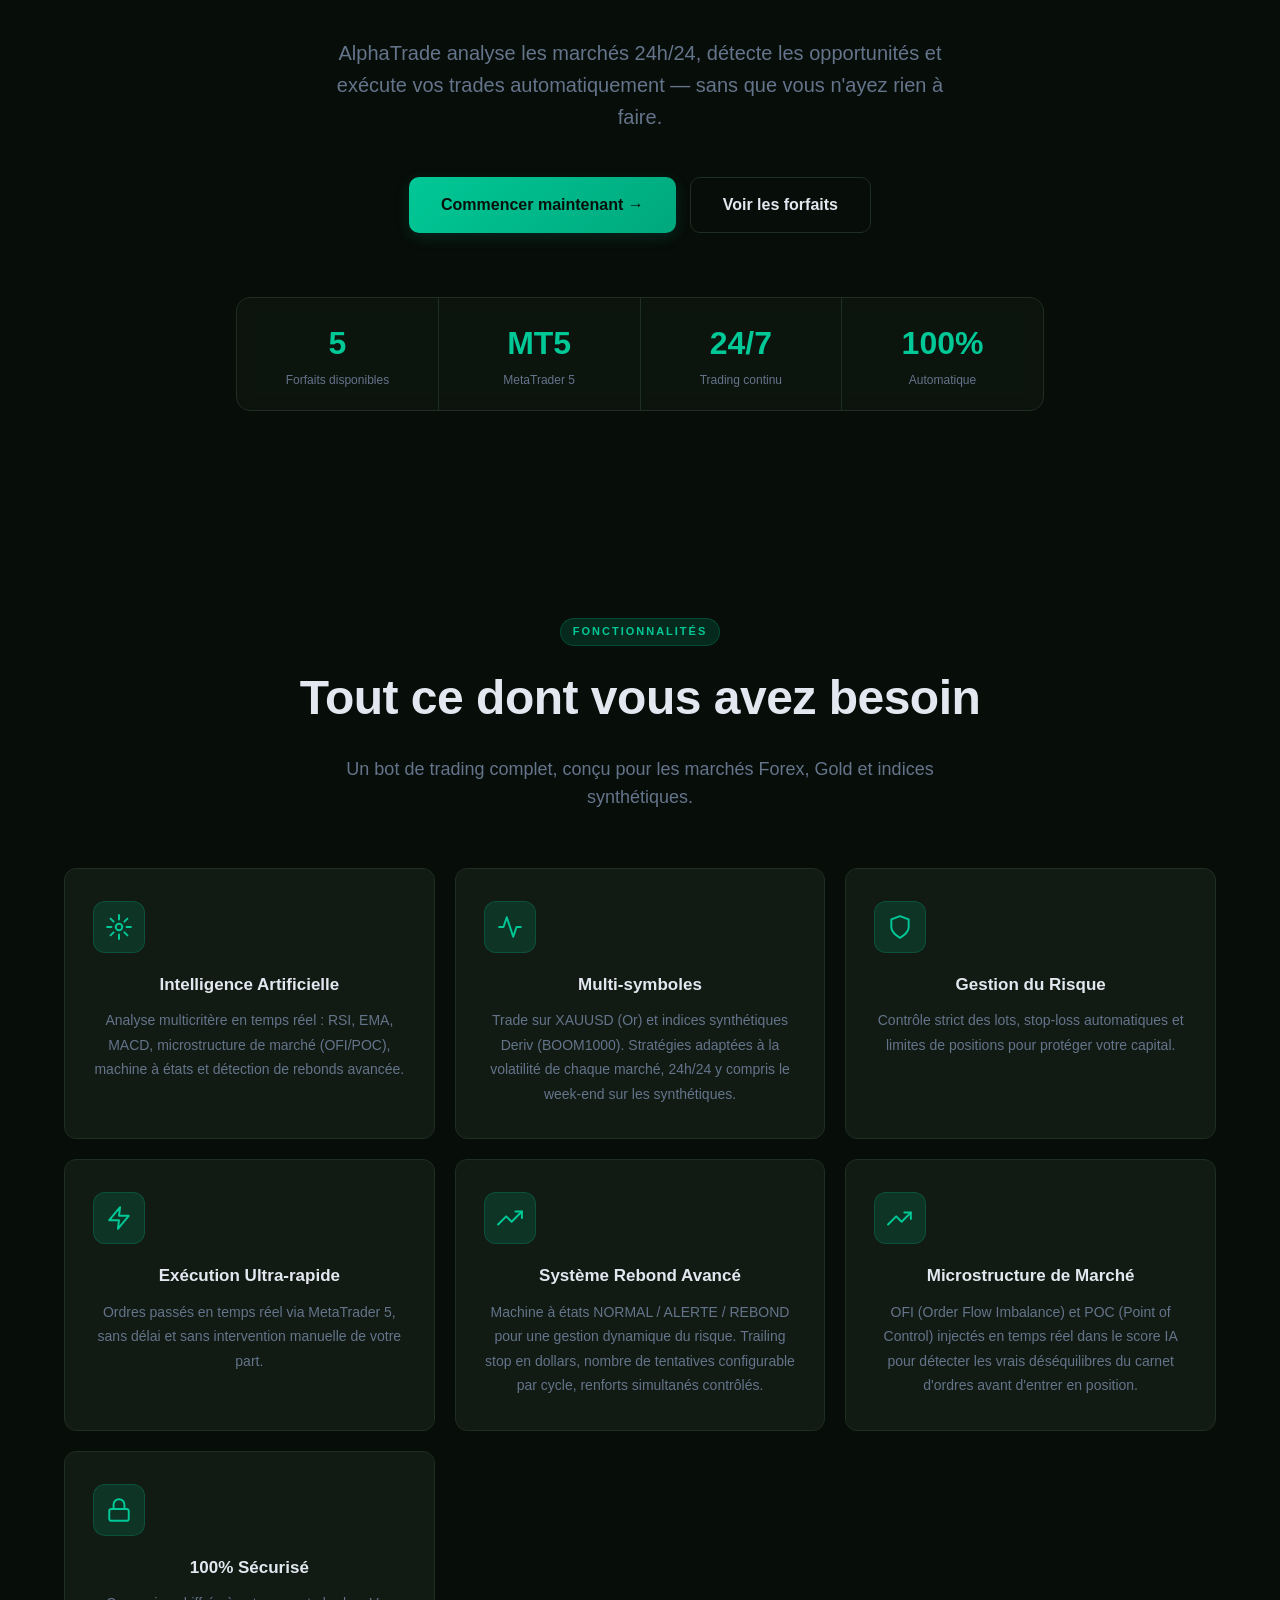
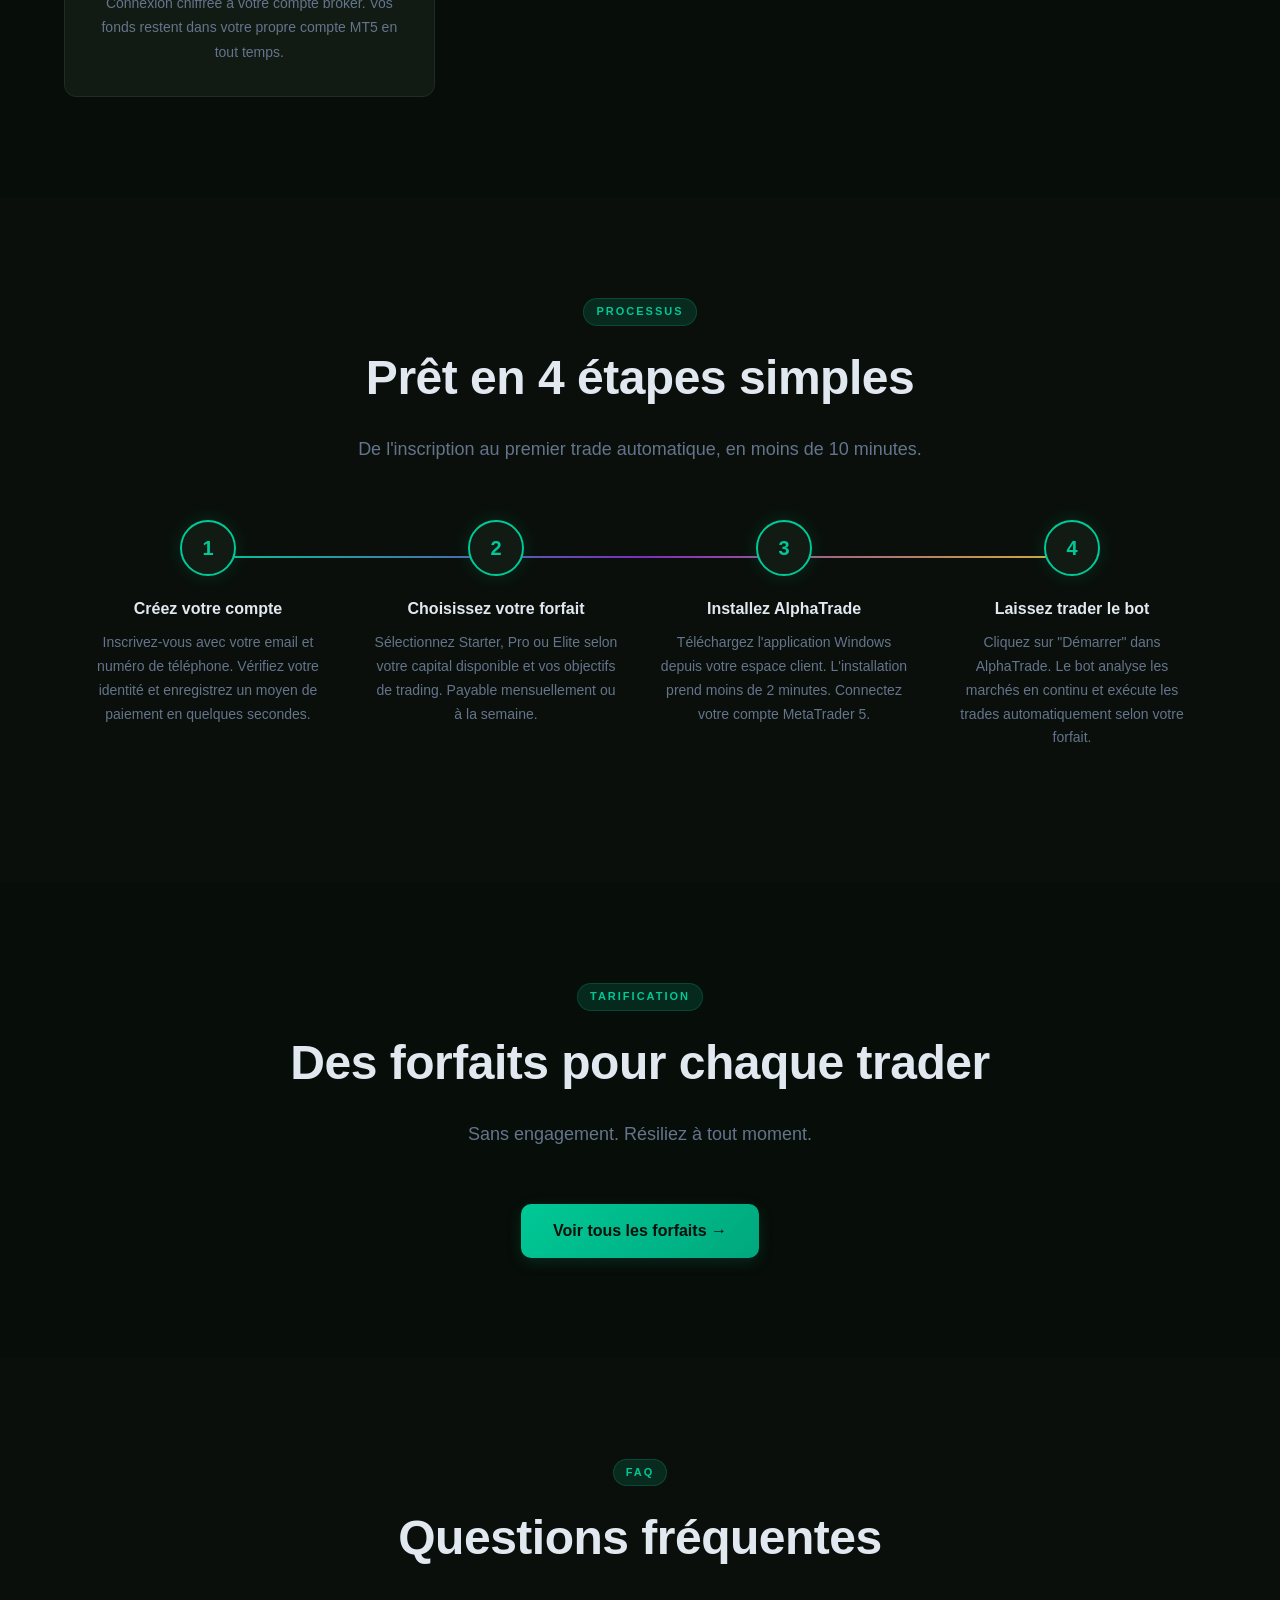
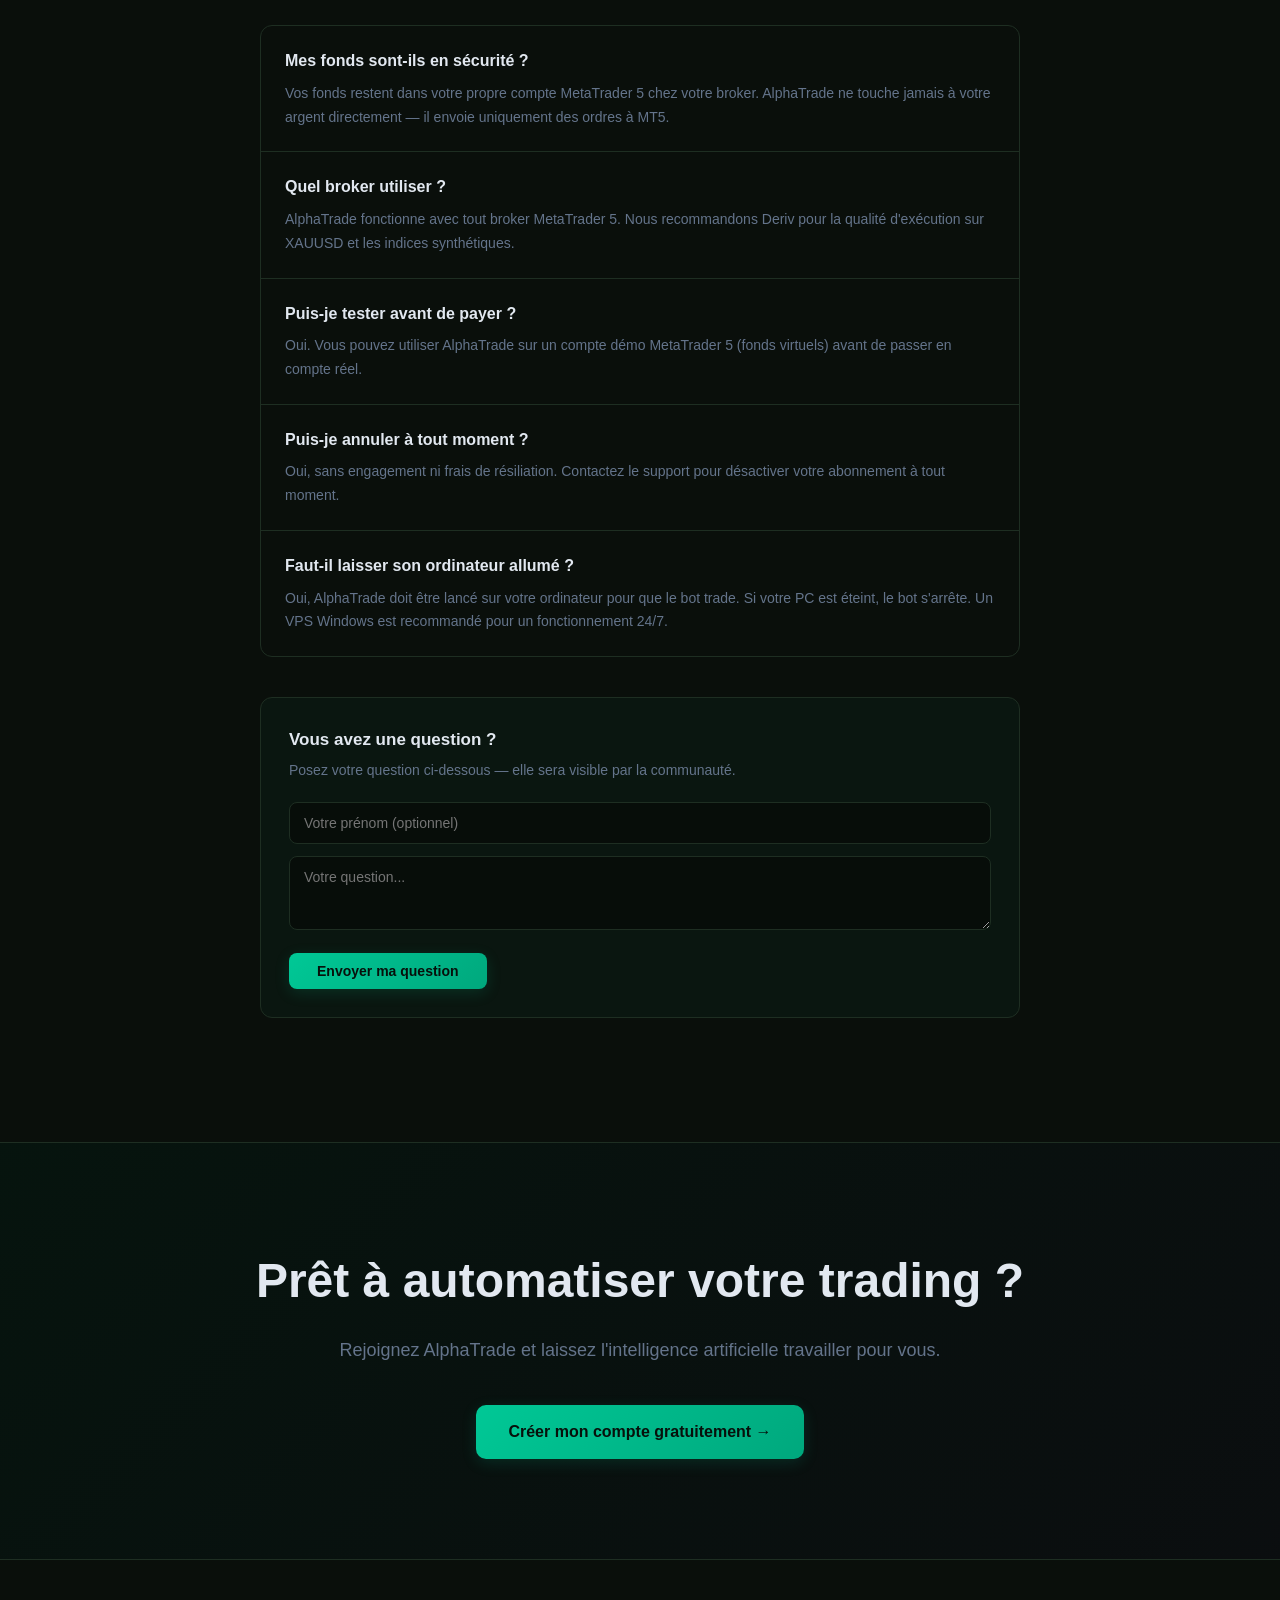
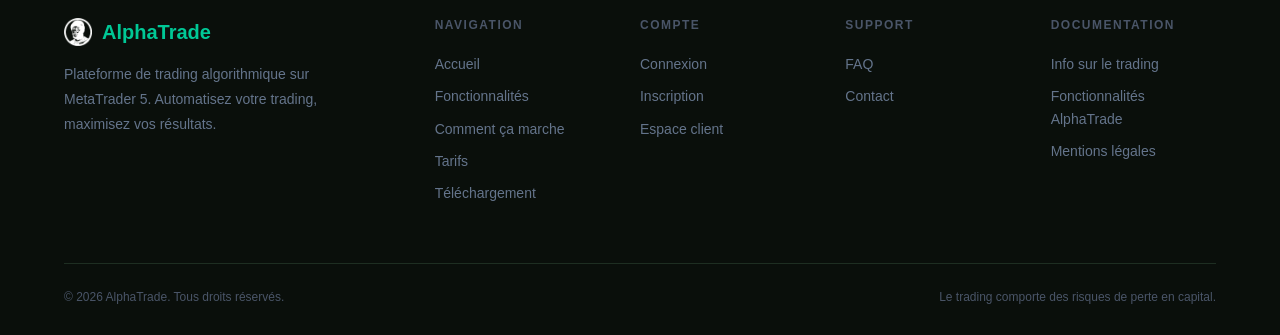
==== commit c05c8188: "Feat: fusionne les 3 annonces en un carrousel unique, fonds animés, textes agrandis Remplace les 3 s" ====
--- a/index.html
+++ b/index.html
@@ -28,132 +28,282 @@
   <div class="nav-cta"></div>
 </nav>
 
-<!-- ANNONCE STRATÉGIE LAB (disponible) — placée le 23/07/2026 (demande de Louis) :
-     plus récente que KB1000 donc au-dessus, et "en entête avant même le titre"
-     donc avant le hero. Identité visuelle "labo technique" volontairement
-     différente de KB1000 (ambre/teal, ticker de données, fenêtre terminal,
-     icônes SVG) pour que les deux annonces ne se ressemblent pas. Voir
-     Maquette_Promo_StrategieLab.html pour la validation d'origine. -->
-<section class="section section-center" id="stratlab-promo">
-  <div class="stratlab-grid-overlay"></div>
-  <div class="stratlab-glow"></div>
-  <div class="container">
-    <div class="stratlab-badge-wrap reveal">
-      <span class="stratlab-badge"><span class="dot"></span> Nouveau module · v1.0</span>
-    </div>
-
-    <div class="stratlab-card reveal">
-      <div class="stratlab-ticker">
-        <div class="stratlab-ticker-track">
-          <span class="stratlab-ticker-item">XAUUSD <b>2 418,30</b></span>
-          <span class="stratlab-ticker-item up">WIN RATE 76,9%</span>
-          <span class="stratlab-ticker-item">BOOM1000 <b>9 812,4</b></span>
-          <span class="stratlab-ticker-item up">PROFIT FACTOR 2,15</span>
-          <span class="stratlab-ticker-item">CRASH1000 <b>14 220,1</b></span>
-          <span class="stratlab-ticker-item up">17 STRATÉGIES TESTÉES</span>
-          <span class="stratlab-ticker-item">VIX75 <b>301,88</b></span>
-          <span class="stratlab-ticker-item">XAUUSD <b>2 418,30</b></span>
-          <span class="stratlab-ticker-item up">WIN RATE 76,9%</span>
-          <span class="stratlab-ticker-item">BOOM1000 <b>9 812,4</b></span>
-          <span class="stratlab-ticker-item up">PROFIT FACTOR 2,15</span>
-          <span class="stratlab-ticker-item">CRASH1000 <b>14 220,1</b></span>
-          <span class="stratlab-ticker-item up">17 STRATÉGIES TESTÉES</span>
-          <span class="stratlab-ticker-item">VIX75 <b>301,88</b></span>
-        </div>
-      </div>
-
-      <div class="stratlab-card-inner">
-        <div class="stratlab-promo-head">
-          <div class="stratlab-brand">
-            <div class="stratlab-logo-mark">
-              <img src="assets/logo_white.png" alt="AlphaTrade">
-            </div>
-            <div class="stratlab-wordmark"><span class="w1">AlphaTrade</span><span class="w2">Stratégie Lab</span></div>
+<!-- MÉTA-CARROUSEL : regroupe les 3 annonces (Stratégie Lab / App Mobile /
+     KB1000) dans un seul emplacement en tête de site, avant même le hero
+     (demande de Louis, 24/07/2026 — remplace les 3 sections auparavant
+     empilées). Onglets colorés + flèches pour naviguer, glissement toujours
+     horizontal. Chaque carte est reprise telle quelle en interne (même
+     ticker/radar/carrousel de fonctionnalités qu'avant), avec juste un fond
+     en fondu (blobs, opacité réduite) ajouté derrière le contenu et des
+     textes agrandis. Voir Maquette_Promo_Carousel3en1.html pour la
+     validation d'origine. -->
+<section class="section section-center" id="promo-carousel">
+  <div class="meta-wrap">
+    <div class="meta-tabs" id="metaTabs">
+      <button class="meta-tab active" data-c="stratlab" onclick="metaGo(0)"><span class="swatch"></span> Stratégie Lab</button>
+      <button class="meta-tab" data-c="mobile" onclick="metaGo(1)"><span class="swatch"></span> App Mobile</button>
+      <button class="meta-tab" data-c="kb1000" onclick="metaGo(2)"><span class="swatch"></span> KB1000</button>
+    </div>
+
+    <div class="meta-viewport">
+      <button class="meta-side-arrow left" onclick="metaPrev()" aria-label="Précédent"><svg viewBox="0 0 24 24" fill="none" stroke="currentColor" stroke-width="2"><path d="m15 18-6-6 6-6"/></svg></button>
+      <button class="meta-side-arrow right" onclick="metaNext()" aria-label="Suivant"><svg viewBox="0 0 24 24" fill="none" stroke="currentColor" stroke-width="2"><path d="m9 18 6-6-6-6"/></svg></button>
+
+      <!-- Slide 1 : Stratégie Lab -->
+      <div class="meta-slide-outer active" data-meta="0">
+        <div class="stratlab-grid-overlay"></div>
+        <div class="stratlab-glow"></div>
+        <div class="stratlab-badge-wrap"><span class="stratlab-badge"><span class="dot"></span> Nouveau module · v1.0</span></div>
+        <div class="stratlab-card">
+          <div class="stratlab-ticker">
+            <div class="stratlab-ticker-track">
+              <span class="stratlab-ticker-item">XAUUSD <b>2 418,30</b></span>
+              <span class="stratlab-ticker-item up">WIN RATE 76,9%</span>
+              <span class="stratlab-ticker-item">BOOM1000 <b>9 812,4</b></span>
+              <span class="stratlab-ticker-item up">PROFIT FACTOR 2,15</span>
+              <span class="stratlab-ticker-item">CRASH1000 <b>14 220,1</b></span>
+              <span class="stratlab-ticker-item up">17 STRATÉGIES TESTÉES</span>
+              <span class="stratlab-ticker-item">VIX75 <b>301,88</b></span>
+              <span class="stratlab-ticker-item">XAUUSD <b>2 418,30</b></span>
+              <span class="stratlab-ticker-item up">WIN RATE 76,9%</span>
+              <span class="stratlab-ticker-item">BOOM1000 <b>9 812,4</b></span>
+              <span class="stratlab-ticker-item up">PROFIT FACTOR 2,15</span>
+              <span class="stratlab-ticker-item">CRASH1000 <b>14 220,1</b></span>
+              <span class="stratlab-ticker-item up">17 STRATÉGIES TESTÉES</span>
+              <span class="stratlab-ticker-item">VIX75 <b>301,88</b></span>
+            </div>
           </div>
-          <div>
-            <div class="stratlab-eyebrow">Backtesting &amp; recherche de stratégies</div>
-            <h2 class="stratlab-title">Éprouvez chaque idée<br><em>avant le premier trade</em></h2>
-            <p class="stratlab-lead">Le laboratoire de recherche AlphaTrade — concevez, testez et validez vos stratégies sur des <strong>données historiques réelles</strong>, avant de les connecter à votre compte.</p>
+          <div class="stratlab-card-inner">
+            <div class="stratlab-aurora"><div class="stratlab-blob stratlab-blob-1"></div><div class="stratlab-blob stratlab-blob-2"></div></div>
+            <div class="stratlab-promo-head">
+              <div class="stratlab-brand">
+                <div class="stratlab-logo-mark"><img src="assets/logo_white.png" alt="AlphaTrade"></div>
+                <div class="stratlab-wordmark"><span class="w1">AlphaTrade</span><span class="w2">Stratégie Lab</span></div>
+              </div>
+              <div>
+                <div class="stratlab-eyebrow">Backtesting &amp; recherche de stratégies</div>
+                <h2 class="stratlab-title">Éprouvez chaque idée<br><em>avant le premier trade</em></h2>
+                <p class="stratlab-lead">Le laboratoire de recherche AlphaTrade — concevez, testez et validez vos stratégies sur des <strong>données historiques réelles</strong>, avant de les connecter à votre compte.</p>
+              </div>
+            </div>
+            <div class="stratlab-body">
+              <div class="stratlab-carousel">
+                <div class="stratlab-pill-row">
+                  <span class="stratlab-pill"><svg viewBox="0 0 24 24" fill="none" stroke="currentColor" stroke-width="2"><path d="M3 3v18h18"/><path d="m19 9-5 5-4-4-3 3"/></svg> Données MT5 réelles</span>
+                  <span class="stratlab-pill"><svg viewBox="0 0 24 24" fill="none" stroke="currentColor" stroke-width="2"><rect x="4" y="4" width="16" height="16" rx="2"/><path d="M9 9h6v6H9z"/><path d="M9 2v2M15 2v2M9 20v2M15 20v2M2 9h2M2 15h2M20 9h2M20 15h2"/></svg> IA intégrée</span>
+                  <span class="stratlab-pill"><svg viewBox="0 0 24 24" fill="none" stroke="currentColor" stroke-width="2"><circle cx="12" cy="12" r="9"/><path d="M12 3v9l6 3"/></svg> Monte Carlo</span>
+                </div>
+                <div class="stratlab-slide active" data-slide="0">
+                  <div class="stratlab-slide-icon"><svg viewBox="0 0 24 24" fill="none" stroke="currentColor" stroke-width="1.8"><path d="M3 3v18h18"/><rect x="7" y="12" width="2.5" height="6"/><rect x="11.5" y="8" width="2.5" height="10"/><rect x="16" y="5" width="2.5" height="13"/></svg></div>
+                  <h3>Backtesting sur données réelles</h3>
+                  <p>Testez vos stratégies sur l'historique MT5 réel de chaque actif — XAUUSD, BOOM1000, CRASH1000, VIX75 — pas des données simulées. Résultats exportables en PDF, CSV ou TXT.</p>
+                </div>
+                <div class="stratlab-slide" data-slide="1">
+                  <div class="stratlab-slide-icon"><svg viewBox="0 0 24 24" fill="none" stroke="currentColor" stroke-width="1.8"><rect x="4" y="4" width="16" height="16" rx="2"/><path d="M9 9h6v6H9z"/><path d="M9 2v2M15 2v2M9 20v2M15 20v2M2 9h2M2 15h2M20 9h2M20 15h2"/></svg></div>
+                  <h3>Concevez avec l'IA</h3>
+                  <p>Décrivez votre idée en langage naturel et laissez l'IA construire la stratégie — ou importez un script Pine Script TradingView, elle en traduit la logique dans son propre langage.</p>
+                </div>
+                <div class="stratlab-slide" data-slide="2">
+                  <div class="stratlab-slide-icon"><svg viewBox="0 0 24 24" fill="none" stroke="currentColor" stroke-width="1.8"><path d="M4 19.5A2.5 2.5 0 0 1 6.5 17H20"/><path d="M6.5 2H20v20H6.5A2.5 2.5 0 0 1 4 19.5v-15A2.5 2.5 0 0 1 6.5 2z"/></svg></div>
+                  <h3>Bibliothèque &amp; Monte Carlo</h3>
+                  <p>Démarrez depuis une bibliothèque de stratégies d'analyse technique prêtes à l'emploi, puis validez leur robustesse avec un bootstrap Monte Carlo avant de risquer un centime.</p>
+                </div>
+                <div class="stratlab-slide" data-slide="3">
+                  <div class="stratlab-slide-icon"><svg viewBox="0 0 24 24" fill="none" stroke="currentColor" stroke-width="1.8"><path d="M10 13a5 5 0 0 0 7.5.5l2-2a5 5 0 0 0-7-7l-1.5 1.5"/><path d="M14 11a5 5 0 0 0-7.5-.5l-2 2a5 5 0 0 0 7 7l1.5-1.5"/></svg></div>
+                  <h3>Connecté à AlphaTrade</h3>
+                  <p>Une fois une stratégie validée, exportez-la directement comme signal vers AlphaTrade — sans ressaisie, sans copier-coller.</p>
+                </div>
+                <div class="stratlab-nav">
+                  <button class="stratlab-arrow" onclick="stratlabPrev()" aria-label="Précédent"><svg viewBox="0 0 24 24" fill="none" stroke="currentColor" stroke-width="2"><path d="m15 18-6-6 6-6"/></svg></button>
+                  <div class="stratlab-dots" id="stratlabDots"></div>
+                  <button class="stratlab-arrow" onclick="stratlabNext()" aria-label="Suivant"><svg viewBox="0 0 24 24" fill="none" stroke="currentColor" stroke-width="2"><path d="m9 18 6-6-6-6"/></svg></button>
+                </div>
+              </div>
+              <div class="stratlab-shot-stage">
+                <div class="stratlab-tag stratlab-tag-live"><span class="dot-live"></span> BACKTEST TERMINÉ</div>
+                <div class="stratlab-tag stratlab-tag-count">17 STRATÉGIES</div>
+                <div class="stratlab-term">
+                  <div class="stratlab-term-bar"><span>strategielab.exe — créateur</span><span class="lights"><span></span><span></span><span></span></span></div>
+                  <div class="stratlab-fake-ui">
+                    <div class="stratlab-fu-eyebrow">Module 2</div>
+                    <div class="stratlab-fu-title">Créateur de stratégies</div>
+                    <div class="stratlab-fu-stats">
+                      <div class="stratlab-fu-stat"><div class="n">17</div><div class="l">Total</div></div>
+                      <div class="stratlab-fu-stat"><div class="n">4</div><div class="l">Actives</div></div>
+                      <div class="stratlab-fu-stat"><div class="n">6</div><div class="l">Testées</div></div>
+                    </div>
+                    <div class="stratlab-fu-chart"><svg viewBox="0 0 300 60" width="100%" height="100%" preserveAspectRatio="none"><polyline points="0,48 20,46 40,50 60,38 80,42 100,28 120,32 140,20 160,24 180,14 200,17 220,9 240,13 260,5 280,9 300,3" fill="none" stroke="#2dd4bf" stroke-width="2"/></svg></div>
+                    <div class="stratlab-fu-card">
+                      <div class="stratlab-fu-badges"><span class="stratlab-fu-badge b1">TESTÉE</span><span class="stratlab-fu-badge b2">v1.0</span></div>
+                      <div class="stratlab-fu-name">Scalping rapide London Gold</div>
+                      <div class="stratlab-fu-tags"><span class="up">▲ 1 BUY</span><span class="down">▼ 1 SELL</span><span>RR 1.8</span></div>
+                    </div>
+                  </div>
+                </div>
+              </div>
+            </div>
+            <div class="stratlab-cta">
+              <a href="telechargement.html" class="stratlab-btn-hero"><svg viewBox="0 0 24 24" fill="none" stroke="currentColor" stroke-width="2.2"><path d="M12 3v13"/><path d="m7 11 5 5 5-5"/><path d="M5 21h14"/></svg> Télécharger Stratégie Lab</a>
+              <a href="#fonctionnalites" class="stratlab-btn-ghost">Voir comment ça marche</a>
+              <span class="stratlab-cta-meta">WINDOWS 10/11 · 64-BIT</span>
+            </div>
           </div>
         </div>
-
-        <div class="stratlab-body">
-          <div class="stratlab-carousel">
-            <div class="stratlab-pill-row">
-              <span class="stratlab-pill"><svg viewBox="0 0 24 24" fill="none" stroke="currentColor" stroke-width="2"><path d="M3 3v18h18"/><path d="m19 9-5 5-4-4-3 3"/></svg> Données MT5 réelles</span>
-              <span class="stratlab-pill"><svg viewBox="0 0 24 24" fill="none" stroke="currentColor" stroke-width="2"><rect x="4" y="4" width="16" height="16" rx="2"/><path d="M9 9h6v6H9z"/><path d="M9 2v2M15 2v2M9 20v2M15 20v2M2 9h2M2 15h2M20 9h2M20 15h2"/></svg> IA intégrée</span>
-              <span class="stratlab-pill"><svg viewBox="0 0 24 24" fill="none" stroke="currentColor" stroke-width="2"><circle cx="12" cy="12" r="9"/><path d="M12 3v9l6 3"/></svg> Monte Carlo</span>
-            </div>
-
-            <div class="stratlab-slide active" data-slide="0">
-              <div class="stratlab-slide-icon"><svg viewBox="0 0 24 24" fill="none" stroke="currentColor" stroke-width="1.8"><path d="M3 3v18h18"/><rect x="7" y="12" width="2.5" height="6"/><rect x="11.5" y="8" width="2.5" height="10"/><rect x="16" y="5" width="2.5" height="13"/></svg></div>
-              <h3>Backtesting sur données réelles</h3>
-              <p>Testez vos stratégies sur l'historique MT5 réel de chaque actif — XAUUSD, BOOM1000, CRASH1000, VIX75 — pas des données simulées. Résultats exportables en PDF, CSV ou TXT.</p>
-            </div>
-            <div class="stratlab-slide" data-slide="1">
-              <div class="stratlab-slide-icon"><svg viewBox="0 0 24 24" fill="none" stroke="currentColor" stroke-width="1.8"><rect x="4" y="4" width="16" height="16" rx="2"/><path d="M9 9h6v6H9z"/><path d="M9 2v2M15 2v2M9 20v2M15 20v2M2 9h2M2 15h2M20 9h2M20 15h2"/></svg></div>
-              <h3>Concevez avec l'IA</h3>
-              <p>Décrivez votre idée en langage naturel et laissez l'IA construire la stratégie — ou importez un script Pine Script TradingView, elle en traduit la logique dans son propre langage.</p>
-            </div>
-            <div class="stratlab-slide" data-slide="2">
-              <div class="stratlab-slide-icon"><svg viewBox="0 0 24 24" fill="none" stroke="currentColor" stroke-width="1.8"><path d="M4 19.5A2.5 2.5 0 0 1 6.5 17H20"/><path d="M6.5 2H20v20H6.5A2.5 2.5 0 0 1 4 19.5v-15A2.5 2.5 0 0 1 6.5 2z"/></svg></div>
-              <h3>Bibliothèque &amp; Monte Carlo</h3>
-              <p>Démarrez depuis une bibliothèque de stratégies d'analyse technique prêtes à l'emploi, puis validez leur robustesse avec un bootstrap Monte Carlo avant de risquer un centime.</p>
-            </div>
-            <div class="stratlab-slide" data-slide="3">
-              <div class="stratlab-slide-icon"><svg viewBox="0 0 24 24" fill="none" stroke="currentColor" stroke-width="1.8"><path d="M10 13a5 5 0 0 0 7.5.5l2-2a5 5 0 0 0-7-7l-1.5 1.5"/><path d="M14 11a5 5 0 0 0-7.5-.5l-2 2a5 5 0 0 0 7 7l1.5-1.5"/></svg></div>
-              <h3>Connecté à AlphaTrade</h3>
-              <p>Une fois une stratégie validée, exportez-la directement comme signal vers AlphaTrade — sans ressaisie, sans copier-coller.</p>
-            </div>
-
-            <div class="stratlab-nav">
-              <button class="stratlab-arrow" onclick="stratlabPrev()" aria-label="Précédent"><svg viewBox="0 0 24 24" fill="none" stroke="currentColor" stroke-width="2"><path d="m15 18-6-6 6-6"/></svg></button>
-              <div class="stratlab-dots" id="stratlabDots"></div>
-              <button class="stratlab-arrow" onclick="stratlabNext()" aria-label="Suivant"><svg viewBox="0 0 24 24" fill="none" stroke="currentColor" stroke-width="2"><path d="m9 18 6-6-6-6"/></svg></button>
+      </div>
+
+      <!-- Slide 2 : App Mobile -->
+      <div class="meta-slide-outer" data-meta="1">
+        <div class="mobileapp-radar-wrap"><div class="mobileapp-radar-ring"></div><div class="mobileapp-radar-ring r2"></div><div class="mobileapp-radar-ring r3"></div></div>
+        <div class="mobileapp-glow"></div>
+        <div class="mobileapp-badge-wrap"><span class="mobileapp-badge"><span class="pulse-dot"></span> Bientôt disponible</span></div>
+        <div class="mobileapp-card">
+          <div class="mobileapp-card-inner">
+            <div class="mobileapp-aurora"><div class="mobileapp-blob mobileapp-blob-1"></div><div class="mobileapp-blob mobileapp-blob-2"></div></div>
+            <div class="mobileapp-promo-head">
+              <div class="mobileapp-logo-mark"><img src="assets/logo_white.png" alt="AlphaTrade"></div>
+              <div class="mobileapp-wordmark"><span class="w1">AlphaTrade</span><span class="w2">Application Mobile</span></div>
+            </div>
+            <div style="margin-bottom:32px;position:relative;z-index:1">
+              <div class="mobileapp-eyebrow">Application compagnon iOS &amp; Android</div>
+              <h2 class="mobileapp-title">Votre compte, <span class="mobileapp-grad">à portée de main</span></h2>
+              <p class="mobileapp-lead">Suivez AlphaTrade en <strong>temps réel</strong> depuis votre téléphone — solde, positions, mode, et les contrôles essentiels, où que vous soyez.</p>
+            </div>
+            <div class="mobileapp-body">
+              <div class="mobileapp-carousel">
+                <div class="mobileapp-pill-row">
+                  <span class="mobileapp-pill"><svg viewBox="0 0 24 24" fill="none" stroke="currentColor" stroke-width="2"><rect x="5" y="2" width="14" height="20" rx="3"/><path d="M9 18h6"/></svg> iOS &amp; Android</span>
+                  <span class="mobileapp-pill"><svg viewBox="0 0 24 24" fill="none" stroke="currentColor" stroke-width="2"><path d="M22 12h-4l-3 9L9 3l-3 9H2"/></svg> Temps réel</span>
+                  <span class="mobileapp-pill"><svg viewBox="0 0 24 24" fill="none" stroke="currentColor" stroke-width="2"><path d="M12 22s8-4 8-10V5l-8-3-8 3v7c0 6 8 10 8 10Z"/></svg> Sécurisé</span>
+                </div>
+                <div class="mobileapp-slide active" data-slide="0">
+                  <div class="mobileapp-slide-icon"><svg viewBox="0 0 24 24" fill="none" stroke="currentColor" stroke-width="1.8"><rect x="3" y="3" width="7" height="9" rx="1"/><rect x="14" y="3" width="7" height="5" rx="1"/><rect x="14" y="12" width="7" height="9" rx="1"/><rect x="3" y="16" width="7" height="5" rx="1"/></svg></div>
+                  <h3>Tableau de bord en direct</h3>
+                  <p>Solde, équité, positions ouvertes et mode (Simulation, Observation, Réel) synchronisés en direct depuis votre PC — d'un coup d'œil, où que vous soyez.</p>
+                </div>
+                <div class="mobileapp-slide" data-slide="1">
+                  <div class="mobileapp-slide-icon"><svg viewBox="0 0 24 24" fill="none" stroke="currentColor" stroke-width="1.8"><circle cx="12" cy="12" r="9"/><path d="M10 8.5v7l6-3.5-6-3.5Z" fill="currentColor" stroke="none"/></svg></div>
+                  <h3>Démarrer / Arrêter à distance</h3>
+                  <p>Contrôlez le moteur depuis votre téléphone, avec une confirmation avant chaque action — jamais d'exécution accidentelle.</p>
+                </div>
+                <div class="mobileapp-slide" data-slide="2">
+                  <div class="mobileapp-slide-icon"><svg viewBox="0 0 24 24" fill="none" stroke="currentColor" stroke-width="1.8"><path d="M4 4h16v4H4zM4 12h10v4H4zM4 20h13"/></svg></div>
+                  <h3>Trades &amp; historique</h3>
+                  <p>Consultez vos positions ouvertes et vos dernières clôtures, avec le détail de chaque trade — sans avoir besoin d'être devant votre PC.</p>
+                </div>
+                <div class="mobileapp-slide" data-slide="3">
+                  <div class="mobileapp-slide-icon"><svg viewBox="0 0 24 24" fill="none" stroke="currentColor" stroke-width="1.8"><path d="M12 22s8-4 8-10V5l-8-3-8 3v7c0 6 8 10 8 10Z"/><path d="m9 12 2 2 4-4"/></svg></div>
+                  <h3>La sécurité d'abord</h3>
+                  <p>Le passage en mode Réel reste une action strictement locale sur le PC — jamais déclenchable à distance depuis le téléphone.</p>
+                </div>
+                <div class="mobileapp-nav">
+                  <button class="mobileapp-arrow" onclick="mobileappPrev()" aria-label="Précédent"><svg viewBox="0 0 24 24" fill="none" stroke="currentColor" stroke-width="2"><path d="m15 18-6-6 6-6"/></svg></button>
+                  <div class="mobileapp-dots" id="mobileappDots"></div>
+                  <button class="mobileapp-arrow" onclick="mobileappNext()" aria-label="Suivant"><svg viewBox="0 0 24 24" fill="none" stroke="currentColor" stroke-width="2"><path d="m9 18 6-6-6-6"/></svg></button>
+                </div>
+              </div>
+              <div class="mobileapp-shot-stage">
+                <div class="mobileapp-connect-ring c1"></div>
+                <div class="mobileapp-connect-ring c2"></div>
+                <div class="mobileapp-tag mobileapp-tag-live"><span class="dot-live"></span> Connecté</div>
+                <div class="mobileapp-tag mobileapp-tag-symbols">XAUUSD</div>
+                <div class="mobileapp-phone">
+                  <div class="mobileapp-notch"></div>
+                  <div class="mobileapp-fake-ui">
+                    <div class="mobileapp-fu-topbar"><span class="mobileapp-fu-brand">AlphaTrade</span><span class="mobileapp-fu-mode">RÉEL</span></div>
+                    <div class="mobileapp-fu-balance"><div class="l">Solde</div><div class="n">3 899,59 $</div><div class="sub">Équité 3 912,10 $</div></div>
+                    <div class="mobileapp-fu-row">
+                      <div class="mobileapp-fu-mini"><div class="l">Positions</div><div class="n">0</div></div>
+                      <div class="mobileapp-fu-mini"><div class="l">Flottant</div><div class="n">0,00 $</div></div>
+                    </div>
+                    <div class="mobileapp-fu-btns"><div class="mobileapp-fu-btn stop">Arrêter</div><div class="mobileapp-fu-btn start">Démarrer</div></div>
+                    <div class="mobileapp-fu-tabbar">
+                      <div class="mobileapp-fu-tab active">Tableau</div><div class="mobileapp-fu-tab">Trades</div><div class="mobileapp-fu-tab">Paramètres</div><div class="mobileapp-fu-tab">Compte</div>
+                    </div>
+                  </div>
+                </div>
+              </div>
+            </div>
+            <div class="mobileapp-cta">
+              <span class="mobileapp-btn-soon" title="Publication sur les stores en préparation"><svg viewBox="0 0 24 24" fill="none" stroke="currentColor" stroke-width="2.2"><path d="M12 3v13"/><path d="m7 11 5 5 5-5"/><path d="M5 21h14"/></svg> Télécharger l'app <span class="soon-tag">Bientôt</span></span>
+              <a href="#faq" class="mobileapp-btn-ghost">Comment ça marchera ?</a>
+              <span class="mobileapp-cta-meta">iOS &amp; Android · Publication en préparation</span>
             </div>
           </div>
-
-          <div class="stratlab-shot-stage">
-            <div class="stratlab-tag stratlab-tag-live"><span class="dot-live"></span> BACKTEST TERMINÉ</div>
-            <div class="stratlab-tag stratlab-tag-count">17 STRATÉGIES</div>
-            <div class="stratlab-term">
-              <div class="stratlab-term-bar">
-                <span>strategielab.exe — créateur</span>
-                <span class="lights"><span></span><span></span><span></span></span>
-              </div>
-              <div class="stratlab-fake-ui">
-                <div class="stratlab-fu-eyebrow">Module 2</div>
-                <div class="stratlab-fu-title">Créateur de stratégies</div>
-                <div class="stratlab-fu-stats">
-                  <div class="stratlab-fu-stat"><div class="n">17</div><div class="l">Total</div></div>
-                  <div class="stratlab-fu-stat"><div class="n">4</div><div class="l">Actives</div></div>
-                  <div class="stratlab-fu-stat"><div class="n">6</div><div class="l">Testées</div></div>
-                </div>
-                <div class="stratlab-fu-chart">
-                  <svg viewBox="0 0 300 60" width="100%" height="100%" preserveAspectRatio="none">
-                    <polyline points="0,48 20,46 40,50 60,38 80,42 100,28 120,32 140,20 160,24 180,14 200,17 220,9 240,13 260,5 280,9 300,3" fill="none" stroke="#2dd4bf" stroke-width="2"/>
-                  </svg>
-                </div>
-                <div class="stratlab-fu-card">
-                  <div class="stratlab-fu-badges"><span class="stratlab-fu-badge b1">TESTÉE</span><span class="stratlab-fu-badge b2">v1.0</span></div>
-                  <div class="stratlab-fu-name">Scalping rapide London Gold</div>
-                  <div class="stratlab-fu-tags"><span class="up">▲ 1 BUY</span><span class="down">▼ 1 SELL</span><span>RR 1.8</span></div>
-                </div>
-              </div>
+        </div>
+      </div>
+
+      <!-- Slide 3 : KB1000 -->
+      <div class="meta-slide-outer" data-meta="2">
+        <div class="aurora"><div class="blob blob-1"></div><div class="blob blob-2"></div><div class="blob blob-3"></div></div>
+        <div class="top-badge-wrap"><span class="top-badge"><span class="dot"></span> Nouveau · Disponible maintenant</span></div>
+        <div class="promo-card">
+          <div class="promo-card-inner">
+            <div class="promo-noise"></div>
+            <div class="promo-inner-aurora"><div class="promo-inner-blob promo-inner-blob-1"></div><div class="promo-inner-blob promo-inner-blob-2"></div></div>
+            <div class="kb1000-promo-head">
+              <div class="logo-halo"><img src="assets/kb1000-logo.png" alt="KB1000"></div>
+              <div>
+                <h2 class="promo-title">KB1000 est <span class="promo-grad">arrivé</span></h2>
+                <p class="lead" style="margin:0;text-align:left">Un moteur IA dédié aux indices synthétiques Deriv — livré comme une application séparée, incluse automatiquement avec le forfait <strong style="color:var(--green)">Basique</strong>.</p>
+              </div>
+            </div>
+            <div class="kb1000-promo-body">
+              <div class="kb1000-carousel">
+                <div class="feature-pill-row">
+                  <span class="feature-pill">🧠 Smart Money</span>
+                  <span class="feature-pill">📈 24/7</span>
+                  <span class="feature-pill">🎯 Fibonacci</span>
+                </div>
+                <div class="kb1000-slide active" data-slide="0">
+                  <div class="slide-icon-wrap">🧠</div>
+                  <h3>Structure, zones &amp; Smart Money</h3>
+                  <p>KB1000 analyse la structure du marché en cascade multi-timeframe (D1→M1), détecte les zones de liquidité et les concepts Smart Money (FVG, BOS, CHOCH) pour repérer les points d'entrée à haute probabilité.</p>
+                </div>
+                <div class="kb1000-slide" data-slide="1">
+                  <div class="slide-icon-wrap">📈</div>
+                  <h3>Pensé pour les indices synthétiques</h3>
+                  <p>Contrairement à AlphaTrade AI (Or/XAUUSD), KB1000 est calibré spécifiquement pour BOOM1000 et CRASH1000 — des marchés qui tournent 24h/24, 7j/7, sans les contraintes de session du Forex classique.</p>
+                </div>
+                <div class="kb1000-slide" data-slide="2">
+                  <div class="slide-icon-wrap">🎯</div>
+                  <h3>Confirmations &amp; Fibonacci</h3>
+                  <p>Chaque setup est validé par plusieurs confirmations (EMA/RSI/MACD/Momentum) et des niveaux de Fibonacci, avant toute prise de position — même logique de rigueur que le moteur principal.</p>
+                </div>
+                <div class="kb1000-slide" data-slide="3">
+                  <div class="slide-icon-wrap"><img src="assets/kb1000-icon.png" alt=""></div>
+                  <h3>Une application à part, incluse avec Basique</h3>
+                  <p>KB1000 est livré comme un téléchargement dédié, séparé de l'app AlphaTrade principale — inclus automatiquement pour les clients du forfait Basique.</p>
+                </div>
+                <div class="kb1000-nav">
+                  <button class="kb1000-arrow" onclick="kb1000Prev()" aria-label="Précédent">‹</button>
+                  <div class="kb1000-dots" id="kb1000Dots"></div>
+                  <button class="kb1000-arrow" onclick="kb1000Next()" aria-label="Suivant">›</button>
+                </div>
+              </div>
+              <div class="shot-stage" id="kb1000ShotStage">
+                <div class="shot-glow"></div>
+                <div class="sparkle" style="top:-6%; left:8%; font-size:18px; animation-delay:0s;">✦</div>
+                <div class="sparkle" style="top:14%; right:-4%; font-size:12px; animation-delay:-1.1s;">✦</div>
+                <div class="sparkle" style="bottom:6%; left:-3%; font-size:14px; animation-delay:-1.8s;">✦</div>
+                <div class="float-chip chip-live"><span class="dot-live"></span> Moteur actif</div>
+                <div class="float-chip chip-symbols">BOOM1000 · CRASH1000</div>
+                <div class="browser-frame">
+                  <div class="browser-bar"><span></span><span></span><span></span></div>
+                  <img src="assets/kb1000-dashboard.png" alt="Tableau de bord KB1000">
+                </div>
+              </div>
+            </div>
+            <div class="kb1000-cta">
+              <a href="telechargement.html" class="btn-hero">⬇ Télécharger KB1000</a>
+              <a href="tarifs.html" class="btn-outline-ghost">Voir le forfait Basique</a>
+              <span class="cta-meta">Windows 10/11 · 64-bit · Inclus avec Basique</span>
             </div>
           </div>
         </div>
-
-        <div class="stratlab-cta">
-          <a href="telechargement.html" class="stratlab-btn-hero">
-            <svg viewBox="0 0 24 24" fill="none" stroke="currentColor" stroke-width="2.2"><path d="M12 3v13"/><path d="m7 11 5 5 5-5"/><path d="M5 21h14"/></svg>
-            Télécharger Stratégie Lab
-          </a>
-          <a href="#fonctionnalites" class="stratlab-btn-ghost">Voir comment ça marche</a>
-          <span class="stratlab-cta-meta">WINDOWS 10/11 · 64-BIT</span>
-        </div>
-      </div>
-    </div>
+      </div>
+    </div>
+
+    <div class="meta-progress" id="metaProgress"></div>
   </div>
 </section>
 
@@ -172,201 +322,6 @@
       <div class="hero-stat"><div class="hero-stat-value">MT5</div><div class="hero-stat-label">MetaTrader 5</div></div>
       <div class="hero-stat"><div class="hero-stat-value">24/7</div><div class="hero-stat-label">Trading continu</div></div>
       <div class="hero-stat"><div class="hero-stat-value">100%</div><div class="hero-stat-label">Automatique</div></div>
-    </div>
-  </div>
-</section>
-
-<!-- ANNONCE KB1000 (disponible) — repositionnée à l'entrée du site le 18/07/2026,
-     juste après le hero. Refonte "effets" du 18/07/2026 (demande de Louis) : bordure
-     dégradée animée, halo sur le logo, mockup navigateur + tilt 3D au survol de la
-     capture, badges flottants, bouton CTA à reflet animé. Voir Maquette_Promo_KB1000_v2.html
-     pour la validation d'origine. -->
-<section class="section section-center" id="kb1000-promo">
-  <div class="aurora"><div class="blob blob-1"></div><div class="blob blob-2"></div><div class="blob blob-3"></div></div>
-  <div class="container">
-    <div class="top-badge-wrap reveal"><span class="top-badge"><span class="dot"></span> Nouveau · Disponible maintenant</span></div>
-
-    <div class="promo-card reveal">
-      <div class="promo-card-inner">
-        <div class="promo-noise"></div>
-
-        <div class="kb1000-promo-head">
-          <div class="logo-halo"><img src="assets/kb1000-logo.png" alt="KB1000"></div>
-          <div>
-            <h2 class="promo-title">KB1000 est <span class="promo-grad">arrivé</span></h2>
-            <p class="lead" style="margin:0;text-align:left">Un moteur IA dédié aux indices synthétiques Deriv — livré comme une application séparée, incluse automatiquement avec le forfait <strong style="color:var(--green)">Basique</strong>.</p>
-          </div>
-        </div>
-
-        <div class="kb1000-promo-body">
-          <div class="kb1000-carousel">
-            <div class="feature-pill-row">
-              <span class="feature-pill">🧠 Smart Money</span>
-              <span class="feature-pill">📈 24/7</span>
-              <span class="feature-pill">🎯 Fibonacci</span>
-            </div>
-
-            <div class="kb1000-slide active" data-slide="0">
-              <div class="slide-icon-wrap">🧠</div>
-              <h3>Structure, zones &amp; Smart Money</h3>
-              <p>KB1000 analyse la structure du marché en cascade multi-timeframe (D1→M1), détecte les zones de liquidité et les concepts Smart Money (FVG, BOS, CHOCH) pour repérer les points d'entrée à haute probabilité.</p>
-            </div>
-            <div class="kb1000-slide" data-slide="1">
-              <div class="slide-icon-wrap">📈</div>
-              <h3>Pensé pour les indices synthétiques</h3>
-              <p>Contrairement à AlphaTrade AI (Or/XAUUSD), KB1000 est calibré spécifiquement pour BOOM1000 et CRASH1000 — des marchés qui tournent 24h/24, 7j/7, sans les contraintes de session du Forex classique.</p>
-            </div>
-            <div class="kb1000-slide" data-slide="2">
-              <div class="slide-icon-wrap">🎯</div>
-              <h3>Confirmations &amp; Fibonacci</h3>
-              <p>Chaque setup est validé par plusieurs confirmations (EMA/RSI/MACD/Momentum) et des niveaux de Fibonacci, avant toute prise de position — même logique de rigueur que le moteur principal.</p>
-            </div>
-            <div class="kb1000-slide" data-slide="3">
-              <div class="slide-icon-wrap"><img src="assets/kb1000-icon.png" alt=""></div>
-              <h3>Une application à part, incluse avec Basique</h3>
-              <p>KB1000 est livré comme un téléchargement dédié, séparé de l'app AlphaTrade principale — inclus automatiquement pour les clients du forfait Basique.</p>
-            </div>
-
-            <div class="kb1000-nav">
-              <button class="kb1000-arrow" onclick="kb1000Prev()" aria-label="Précédent">‹</button>
-              <div class="kb1000-dots" id="kb1000Dots"></div>
-              <button class="kb1000-arrow" onclick="kb1000Next()" aria-label="Suivant">›</button>
-            </div>
-          </div>
-
-          <div class="shot-stage" id="kb1000ShotStage">
-            <div class="shot-glow"></div>
-            <div class="sparkle" style="top:-6%; left:8%; font-size:18px; animation-delay:0s;">✦</div>
-            <div class="sparkle" style="top:14%; right:-4%; font-size:12px; animation-delay:-1.1s;">✦</div>
-            <div class="sparkle" style="bottom:6%; left:-3%; font-size:14px; animation-delay:-1.8s;">✦</div>
-            <div class="float-chip chip-live"><span class="dot-live"></span> Moteur actif</div>
-            <div class="float-chip chip-symbols">BOOM1000 · CRASH1000</div>
-            <div class="browser-frame">
-              <div class="browser-bar"><span></span><span></span><span></span></div>
-              <img src="assets/kb1000-dashboard.png" alt="Tableau de bord KB1000">
-            </div>
-          </div>
-        </div>
-
-        <div class="kb1000-cta">
-          <a href="telechargement.html" class="btn btn-hero">⬇ Télécharger KB1000</a>
-          <a href="tarifs.html" class="btn btn-outline-ghost">Voir le forfait Basique</a>
-          <span class="cta-meta">Windows 10/11 · 64-bit · Inclus avec Basique</span>
-        </div>
-      </div>
-    </div>
-  </div>
-</section>
-
-<!-- ANNONCE APP MOBILE (bientôt disponible) — placée le 23/07/2026 (demande
-     de Louis). Identité "signal/connexion" (bleu/violet, anneaux radar) --
-     volontairement différente de Stratégie Lab (ambre) et KB1000
-     (vert/violet). Pas encore publiée sur les stores (comptes développeur
-     Apple/Google à créer par Louis) -> bouton de téléchargement désactivé
-     avec badge "Bientôt". Voir Maquette_Promo_AppMobile.html. -->
-<section class="section section-center" id="mobileapp-promo">
-  <div class="mobileapp-radar-wrap">
-    <div class="mobileapp-radar-ring"></div>
-    <div class="mobileapp-radar-ring r2"></div>
-    <div class="mobileapp-radar-ring r3"></div>
-  </div>
-  <div class="mobileapp-glow"></div>
-  <div class="container">
-    <div class="mobileapp-badge-wrap reveal">
-      <span class="mobileapp-badge"><span class="pulse-dot"></span> Bientôt disponible</span>
-    </div>
-
-    <div class="mobileapp-card reveal">
-      <div class="mobileapp-card-inner">
-        <div class="mobileapp-promo-head">
-          <div class="mobileapp-logo-mark"><img src="assets/logo_white.png" alt="AlphaTrade"></div>
-          <div>
-            <div class="mobileapp-wordmark"><span class="w1">AlphaTrade</span><span class="w2">Application Mobile</span></div>
-          </div>
-        </div>
-        <div style="margin-bottom:32px">
-          <div class="mobileapp-eyebrow">Application compagnon iOS &amp; Android</div>
-          <h2 class="mobileapp-title">Votre compte, <span class="mobileapp-grad">à portée de main</span></h2>
-          <p class="mobileapp-lead">Suivez AlphaTrade en <strong>temps réel</strong> depuis votre téléphone — solde, positions, mode, et les contrôles essentiels, où que vous soyez.</p>
-        </div>
-
-        <div class="mobileapp-body">
-          <div class="mobileapp-carousel">
-            <div class="mobileapp-pill-row">
-              <span class="mobileapp-pill"><svg viewBox="0 0 24 24" fill="none" stroke="currentColor" stroke-width="2"><rect x="5" y="2" width="14" height="20" rx="3"/><path d="M9 18h6"/></svg> iOS &amp; Android</span>
-              <span class="mobileapp-pill"><svg viewBox="0 0 24 24" fill="none" stroke="currentColor" stroke-width="2"><path d="M22 12h-4l-3 9L9 3l-3 9H2"/></svg> Temps réel</span>
-              <span class="mobileapp-pill"><svg viewBox="0 0 24 24" fill="none" stroke="currentColor" stroke-width="2"><path d="M12 22s8-4 8-10V5l-8-3-8 3v7c0 6 8 10 8 10Z"/></svg> Sécurisé</span>
-            </div>
-
-            <div class="mobileapp-slide active" data-slide="0">
-              <div class="mobileapp-slide-icon"><svg viewBox="0 0 24 24" fill="none" stroke="currentColor" stroke-width="1.8"><rect x="3" y="3" width="7" height="9" rx="1"/><rect x="14" y="3" width="7" height="5" rx="1"/><rect x="14" y="12" width="7" height="9" rx="1"/><rect x="3" y="16" width="7" height="5" rx="1"/></svg></div>
-              <h3>Tableau de bord en direct</h3>
-              <p>Solde, équité, positions ouvertes et mode (Simulation, Observation, Réel) synchronisés en direct depuis votre PC — d'un coup d'œil, où que vous soyez.</p>
-            </div>
-            <div class="mobileapp-slide" data-slide="1">
-              <div class="mobileapp-slide-icon"><svg viewBox="0 0 24 24" fill="none" stroke="currentColor" stroke-width="1.8"><circle cx="12" cy="12" r="9"/><path d="M10 8.5v7l6-3.5-6-3.5Z" fill="currentColor" stroke="none"/></svg></div>
-              <h3>Démarrer / Arrêter à distance</h3>
-              <p>Contrôlez le moteur depuis votre téléphone, avec une confirmation avant chaque action — jamais d'exécution accidentelle.</p>
-            </div>
-            <div class="mobileapp-slide" data-slide="2">
-              <div class="mobileapp-slide-icon"><svg viewBox="0 0 24 24" fill="none" stroke="currentColor" stroke-width="1.8"><path d="M4 4h16v4H4zM4 12h10v4H4zM4 20h13"/></svg></div>
-              <h3>Trades &amp; historique</h3>
-              <p>Consultez vos positions ouvertes et vos dernières clôtures, avec le détail de chaque trade — sans avoir besoin d'être devant votre PC.</p>
-            </div>
-            <div class="mobileapp-slide" data-slide="3">
-              <div class="mobileapp-slide-icon"><svg viewBox="0 0 24 24" fill="none" stroke="currentColor" stroke-width="1.8"><path d="M12 22s8-4 8-10V5l-8-3-8 3v7c0 6 8 10 8 10Z"/><path d="m9 12 2 2 4-4"/></svg></div>
-              <h3>La sécurité d'abord</h3>
-              <p>Le passage en mode Réel reste une action strictement locale sur le PC — jamais déclenchable à distance depuis le téléphone.</p>
-            </div>
-
-            <div class="mobileapp-nav">
-              <button class="mobileapp-arrow" onclick="mobileappPrev()" aria-label="Précédent"><svg viewBox="0 0 24 24" fill="none" stroke="currentColor" stroke-width="2"><path d="m15 18-6-6 6-6"/></svg></button>
-              <div class="mobileapp-dots" id="mobileappDots"></div>
-              <button class="mobileapp-arrow" onclick="mobileappNext()" aria-label="Suivant"><svg viewBox="0 0 24 24" fill="none" stroke="currentColor" stroke-width="2"><path d="m9 18 6-6-6-6"/></svg></button>
-            </div>
-          </div>
-
-          <div class="mobileapp-shot-stage">
-            <div class="mobileapp-connect-ring c1"></div>
-            <div class="mobileapp-connect-ring c2"></div>
-            <div class="mobileapp-tag mobileapp-tag-live"><span class="dot-live"></span> Connecté</div>
-            <div class="mobileapp-tag mobileapp-tag-symbols">XAUUSD</div>
-            <div class="mobileapp-phone">
-              <div class="mobileapp-notch"></div>
-              <div class="mobileapp-fake-ui">
-                <div class="mobileapp-fu-topbar"><span class="mobileapp-fu-brand">AlphaTrade</span><span class="mobileapp-fu-mode">RÉEL</span></div>
-                <div class="mobileapp-fu-balance">
-                  <div class="l">Solde</div><div class="n">3 899,59 $</div><div class="sub">Équité 3 912,10 $</div>
-                </div>
-                <div class="mobileapp-fu-row">
-                  <div class="mobileapp-fu-mini"><div class="l">Positions</div><div class="n">0</div></div>
-                  <div class="mobileapp-fu-mini"><div class="l">Flottant</div><div class="n">0,00 $</div></div>
-                </div>
-                <div class="mobileapp-fu-btns">
-                  <div class="mobileapp-fu-btn stop">Arrêter</div>
-                  <div class="mobileapp-fu-btn start">Démarrer</div>
-                </div>
-                <div class="mobileapp-fu-tabbar">
-                  <div class="mobileapp-fu-tab active">Tableau</div>
-                  <div class="mobileapp-fu-tab">Trades</div>
-                  <div class="mobileapp-fu-tab">Paramètres</div>
-                  <div class="mobileapp-fu-tab">Compte</div>
-                </div>
-              </div>
-            </div>
-          </div>
-        </div>
-
-        <div class="mobileapp-cta">
-          <span class="mobileapp-btn-soon" title="Publication sur les stores en préparation">
-            <svg viewBox="0 0 24 24" fill="none" stroke="currentColor" stroke-width="2.2"><path d="M12 3v13"/><path d="m7 11 5 5 5-5"/><path d="M5 21h14"/></svg>
-            Télécharger l'app
-            <span class="soon-tag">Bientôt</span>
-          </span>
-          <a href="#faq" class="mobileapp-btn-ghost">Comment ça marchera ?</a>
-          <span class="mobileapp-cta-meta">iOS &amp; Android · Publication en préparation</span>
-        </div>
-      </div>
     </div>
   </div>
 </section>
@@ -718,13 +673,67 @@
 function kb1000Next() { kb1000Index = (kb1000Index + 1) % kb1000Slides.length; kb1000Render(); }
 function kb1000Prev() { kb1000Index = (kb1000Index - 1 + kb1000Slides.length) % kb1000Slides.length; kb1000Render(); }
 function kb1000GoTo(i) { kb1000Index = i; kb1000Render(); }
+
+// Carrousel promo Stratégie Lab — ajouté le 23/07/2026
+let stratlabIndex = 0;
+let stratlabSlides, stratlabDots;
+function stratlabRender() {
+  stratlabSlides.forEach((s, i) => s.classList.toggle('active', i === stratlabIndex));
+  stratlabDots.forEach((d, i) => d.classList.toggle('active', i === stratlabIndex));
+}
+function stratlabNext() { stratlabIndex = (stratlabIndex + 1) % stratlabSlides.length; stratlabRender(); }
+function stratlabPrev() { stratlabIndex = (stratlabIndex - 1 + stratlabSlides.length) % stratlabSlides.length; stratlabRender(); }
+function stratlabGoTo(i) { stratlabIndex = i; stratlabRender(); }
+
+// Carrousel promo App Mobile — ajouté le 23/07/2026
+let mobileappIndex = 0;
+let mobileappSlides, mobileappDots;
+function mobileappRender() {
+  mobileappSlides.forEach((s, i) => s.classList.toggle('active', i === mobileappIndex));
+  mobileappDots.forEach((d, i) => d.classList.toggle('active', i === mobileappIndex));
+}
+function mobileappNext() { mobileappIndex = (mobileappIndex + 1) % mobileappSlides.length; mobileappRender(); }
+function mobileappPrev() { mobileappIndex = (mobileappIndex - 1 + mobileappSlides.length) % mobileappSlides.length; mobileappRender(); }
+function mobileappGoTo(i) { mobileappIndex = i; mobileappRender(); }
+
+// Méta-carrousel (niveau produit) — regroupe les 3 annonces, ajouté le
+// 24/07/2026. Glissement toujours horizontal (jamais vertical) : "dir-right"
+// quand on avance (nouveau contenu vient de la droite), "dir-left" quand on
+// recule (vient de la gauche) — y compris pour un saut direct sur un onglet
+// non adjacent, calculé par le plus court chemin cyclique sur les 3 cartes.
+let metaIndex = 0;
+let metaSlides, metaTabs, metaProgressDots, metaTimer;
+function metaRender(direction) {
+  metaSlides.forEach((s, i) => {
+    const isActive = i === metaIndex;
+    s.classList.toggle('active', isActive);
+    s.classList.remove('dir-right', 'dir-left');
+    if (isActive && direction) s.classList.add(direction === 1 ? 'dir-right' : 'dir-left');
+  });
+  metaTabs.forEach((t, i) => t.classList.toggle('active', i === metaIndex));
+  metaProgressDots.forEach((d, i) => d.classList.toggle('active', i === metaIndex));
+}
+function metaResetTimer() { clearInterval(metaTimer); metaTimer = setInterval(metaNext, 8000); }
+function metaNext() { metaIndex = (metaIndex + 1) % metaSlides.length; metaRender(1); metaResetTimer(); }
+function metaPrev() { metaIndex = (metaIndex - 1 + metaSlides.length) % metaSlides.length; metaRender(-1); metaResetTimer(); }
+function metaGo(i) {
+  const n = metaSlides.length;
+  const forwardDist = (i - metaIndex + n) % n;
+  const backwardDist = (metaIndex - i + n) % n;
+  const direction = forwardDist <= backwardDist ? 1 : -1;
+  metaIndex = i;
+  metaRender(direction);
+  metaResetTimer();
+}
+
 window.addEventListener('DOMContentLoaded', () => {
   kb1000Slides = document.querySelectorAll('.kb1000-slide');
-  const dotsEl = document.getElementById('kb1000Dots');
-  if (!kb1000Slides.length || !dotsEl) return;
-  dotsEl.innerHTML = Array.from(kb1000Slides).map((_, i) => `<div class="kb1000-dot ${i === 0 ? 'active' : ''}" onclick="kb1000GoTo(${i})"></div>`).join('');
-  kb1000Dots = document.querySelectorAll('.kb1000-dot');
-  setInterval(kb1000Next, 5000);
+  const kb1000DotsEl = document.getElementById('kb1000Dots');
+  if (kb1000Slides.length && kb1000DotsEl) {
+    kb1000DotsEl.innerHTML = Array.from(kb1000Slides).map((_, i) => `<div class="kb1000-dot ${i === 0 ? 'active' : ''}" onclick="kb1000GoTo(${i})"></div>`).join('');
+    kb1000Dots = document.querySelectorAll('.kb1000-dot');
+    setInterval(kb1000Next, 5000);
+  }
 
   // Tilt 3D léger au survol du mockup, suit la souris (refonte "effets" du 18/07/2026)
   const stage = document.getElementById('kb1000ShotStage');
@@ -738,46 +747,31 @@
     });
     stage.addEventListener('mouseleave', () => { frame.style.transform = ''; });
   }
-});
-</script>
-<script>
-// Carrousel promo Stratégie Lab — ajouté le 23/07/2026
-let stratlabIndex = 0;
-let stratlabSlides, stratlabDots;
-function stratlabRender() {
-  stratlabSlides.forEach((s, i) => s.classList.toggle('active', i === stratlabIndex));
-  stratlabDots.forEach((d, i) => d.classList.toggle('active', i === stratlabIndex));
-}
-function stratlabNext() { stratlabIndex = (stratlabIndex + 1) % stratlabSlides.length; stratlabRender(); }
-function stratlabPrev() { stratlabIndex = (stratlabIndex - 1 + stratlabSlides.length) % stratlabSlides.length; stratlabRender(); }
-function stratlabGoTo(i) { stratlabIndex = i; stratlabRender(); }
-window.addEventListener('DOMContentLoaded', () => {
+
   stratlabSlides = document.querySelectorAll('.stratlab-slide');
-  const dotsEl = document.getElementById('stratlabDots');
-  if (!stratlabSlides.length || !dotsEl) return;
-  dotsEl.innerHTML = Array.from(stratlabSlides).map((_, i) => `<div class="stratlab-dot ${i === 0 ? 'active' : ''}" onclick="stratlabGoTo(${i})"></div>`).join('');
-  stratlabDots = document.querySelectorAll('.stratlab-dot');
-  setInterval(stratlabNext, 5200);
-});
-</script>
-<script>
-// Carrousel promo App Mobile — ajouté le 23/07/2026
-let mobileappIndex = 0;
-let mobileappSlides, mobileappDots;
-function mobileappRender() {
-  mobileappSlides.forEach((s, i) => s.classList.toggle('active', i === mobileappIndex));
-  mobileappDots.forEach((d, i) => d.classList.toggle('active', i === mobileappIndex));
-}
-function mobileappNext() { mobileappIndex = (mobileappIndex + 1) % mobileappSlides.length; mobileappRender(); }
-function mobileappPrev() { mobileappIndex = (mobileappIndex - 1 + mobileappSlides.length) % mobileappSlides.length; mobileappRender(); }
-function mobileappGoTo(i) { mobileappIndex = i; mobileappRender(); }
-window.addEventListener('DOMContentLoaded', () => {
+  const stratlabDotsEl = document.getElementById('stratlabDots');
+  if (stratlabSlides.length && stratlabDotsEl) {
+    stratlabDotsEl.innerHTML = Array.from(stratlabSlides).map((_, i) => `<div class="stratlab-dot ${i === 0 ? 'active' : ''}" onclick="stratlabGoTo(${i})"></div>`).join('');
+    stratlabDots = document.querySelectorAll('.stratlab-dot');
+    setInterval(stratlabNext, 5200);
+  }
+
   mobileappSlides = document.querySelectorAll('.mobileapp-slide');
-  const dotsEl = document.getElementById('mobileappDots');
-  if (!mobileappSlides.length || !dotsEl) return;
-  dotsEl.innerHTML = Array.from(mobileappSlides).map((_, i) => `<div class="mobileapp-dot ${i === 0 ? 'active' : ''}" onclick="mobileappGoTo(${i})"></div>`).join('');
-  mobileappDots = document.querySelectorAll('.mobileapp-dot');
-  setInterval(mobileappNext, 5400);
+  const mobileappDotsEl = document.getElementById('mobileappDots');
+  if (mobileappSlides.length && mobileappDotsEl) {
+    mobileappDotsEl.innerHTML = Array.from(mobileappSlides).map((_, i) => `<div class="mobileapp-dot ${i === 0 ? 'active' : ''}" onclick="mobileappGoTo(${i})"></div>`).join('');
+    mobileappDots = document.querySelectorAll('.mobileapp-dot');
+    setInterval(mobileappNext, 5400);
+  }
+
+  metaSlides = document.querySelectorAll('.meta-slide-outer');
+  metaTabs = document.querySelectorAll('.meta-tab');
+  const metaProgressEl = document.getElementById('metaProgress');
+  if (metaSlides.length && metaProgressEl) {
+    metaProgressEl.innerHTML = Array.from(metaSlides).map((_, i) => `<div class="meta-dot ${i === 0 ? 'active' : ''}" onclick="metaGo(${i})"><span class="fill"></span></div>`).join('');
+    metaProgressDots = document.querySelectorAll('.meta-dot');
+    metaResetTimer();
+  }
 });
 </script>
 <script src="js/nav.js"></script>
--- a/css/style.css
+++ b/css/style.css
@@ -363,6 +363,15 @@
 }
 .promo-noise { position: absolute; inset: 0; opacity: .025; pointer-events: none;
   background-image: url("data:image/svg+xml,%3Csvg xmlns='http://www.w3.org/2000/svg' width='120' height='120'%3E%3Cfilter id='n'%3E%3CfeTurbulence type='fractalNoise' baseFrequency='0.9' numOctaves='2' stitchTiles='stitch'/%3E%3C/filter%3E%3Crect width='100%25' height='100%25' filter='url(%23n)'/%3E%3C/svg%3E"); }
+/* Fond en fondu (blobs flous, opacite reduite, derive lente) A L'INTERIEUR de
+   la carte -- l'aurora existante (.aurora) est a l'exterieur de .promo-card
+   et ne casse pas l'aplat de couleur du contenu lui-meme. Demande de Louis
+   le 24/07/2026. */
+.promo-inner-aurora { position: absolute; inset: 0; z-index: 0; overflow: hidden; pointer-events: none; }
+.promo-inner-blob { position: absolute; border-radius: 50%; filter: blur(70px); opacity: .14; animation: promoInnerDrift 25s ease-in-out infinite; }
+.promo-inner-blob-1 { width: 360px; height: 360px; background: var(--green); top: -110px; right: -70px; }
+.promo-inner-blob-2 { width: 300px; height: 300px; background: var(--purple); bottom: -100px; left: -60px; animation-duration: 29s; animation-delay: -7s; }
+@keyframes promoInnerDrift { 0%,100% { transform: translate(0,0) scale(1); } 50% { transform: translate(-22px,20px) scale(1.08); } }
 
 .kb1000-promo-head { display: flex; align-items: center; gap: 24px; margin-bottom: 32px; position: relative; }
 .logo-halo { position: relative; flex-shrink: 0; width: 76px; height: 76px; display: flex; align-items: center; justify-content: center; }
@@ -374,7 +383,7 @@
 @keyframes kb1000HaloPulse { 0%,100% { opacity: .55; transform: scale(1); } 50% { opacity: 1; transform: scale(1.15); } }
 .logo-halo img { position: relative; width: 100%; height: 100%; object-fit: contain; animation: kb1000Floaty 4s ease-in-out infinite; filter: drop-shadow(0 6px 18px rgba(0,0,0,.5)); }
 @keyframes kb1000Floaty { 0%,100% { transform: translateY(0); } 50% { transform: translateY(-7px); } }
-.promo-title { font-size: 34px; font-weight: 900; letter-spacing: -0.02em; line-height: 1.1; margin: 0 0 8px; color: #fff; }
+.promo-title { font-size: 38px; font-weight: 900; letter-spacing: -0.02em; line-height: 1.1; margin: 0 0 8px; color: #fff; }
 .promo-grad {
   background: linear-gradient(100deg, #fff 10%, var(--green) 55%, var(--green2) 90%);
   -webkit-background-clip: text; background-clip: text; color: transparent;
@@ -398,8 +407,8 @@
   font-size: 22px; margin-bottom: 16px; box-shadow: 0 0 24px rgba(0,200,150,.15);
 }
 .slide-icon-wrap img { width: 28px; height: 28px; object-fit: contain; border-radius: 6px; }
-.kb1000-slide h3 { font-size: 19px; color: #fff; margin: 0 0 10px; font-weight: 800; }
-.kb1000-slide p { color: var(--muted); font-size: 13.5px; line-height: 1.7; margin: 0; }
+.kb1000-slide h3 { font-size: 21px; color: #fff; margin: 0 0 10px; font-weight: 800; }
+.kb1000-slide p { color: var(--muted); font-size: 14.5px; line-height: 1.7; margin: 0; }
 .kb1000-nav { display: flex; align-items: center; gap: 18px; margin-top: 26px; position: relative; }
 .kb1000-arrow {
   background: var(--card2, #161f18); border: 1px solid var(--border); color: var(--text); width: 34px; height: 34px;
@@ -521,7 +530,14 @@
   background-size: 200% 100%; animation: stratlabScanline 5s linear infinite;
 }
 @keyframes stratlabScanline { 0% { background-position: 200% 0; } 100% { background-position: -200% 0; } }
-.stratlab-card-inner { position: relative; padding: 48px 48px 40px; text-align: left; }
+.stratlab-card-inner { position: relative; z-index: 1; padding: 48px 48px 40px; text-align: left; }
+/* Fond en fondu (blobs flous, opacite reduite, derive lente) -- casse l'aplat
+   de couleur derriere le contenu, demande de Louis le 24/07/2026. */
+.stratlab-aurora { position: absolute; inset: 0; z-index: 0; overflow: hidden; pointer-events: none; }
+.stratlab-blob { position: absolute; border-radius: 50%; filter: blur(70px); opacity: .16; animation: stratlabDrift 24s ease-in-out infinite; }
+.stratlab-blob-1 { width: 380px; height: 380px; background: var(--orange); top: -120px; right: -80px; }
+.stratlab-blob-2 { width: 300px; height: 300px; background: #2dd4bf; bottom: -100px; left: -60px; animation-duration: 28s; animation-delay: -8s; }
+@keyframes stratlabDrift { 0%,100% { transform: translate(0,0) scale(1); } 50% { transform: translate(26px,-20px) scale(1.08); } }
 
 .stratlab-ticker { position: relative; z-index: 1; height: 30px; overflow: hidden; background: var(--card2); border-bottom: 1px solid var(--border); display: flex; align-items: center; }
 .stratlab-ticker-track { display: flex; gap: 40px; white-space: nowrap; animation: stratlabTickerScroll 26s linear infinite; padding-left: 40px; }
@@ -544,9 +560,9 @@
 .stratlab-wordmark .w2 { font-size: 19px; font-weight: 900; color: var(--orange); letter-spacing: -0.01em; }
 
 .stratlab-eyebrow { font-family: 'Consolas', monospace; font-size: 11px; color: #2dd4bf; letter-spacing: .12em; text-transform: uppercase; margin-bottom: 6px; }
-.stratlab-title { font-size: 32px; font-weight: 800; letter-spacing: -0.015em; line-height: 1.15; margin: 0 0 10px; color: #fff; }
+.stratlab-title { font-size: 37px; font-weight: 800; letter-spacing: -0.015em; line-height: 1.15; margin: 0 0 10px; color: #fff; }
 .stratlab-title em { font-style: normal; color: var(--orange); }
-.stratlab-lead { font-size: 14.5px; color: var(--muted); max-width: 600px; margin: 0; text-align: left; }
+.stratlab-lead { font-size: 16px; color: var(--muted); max-width: 600px; margin: 0; text-align: left; }
 .stratlab-lead strong { color: var(--orange); font-weight: 700; }
 
 .stratlab-body { display: flex; gap: 40px; align-items: center; flex-wrap: wrap; position: relative; }
@@ -567,8 +583,8 @@
   background: var(--card2); border: 1px solid #78350f; color: var(--orange); margin-bottom: 14px;
 }
 .stratlab-slide-icon svg { width: 20px; height: 20px; }
-.stratlab-slide h3 { font-size: 18px; color: #fff; margin: 0 0 8px; font-weight: 800; letter-spacing: -0.01em; }
-.stratlab-slide p { color: var(--muted); font-size: 13px; line-height: 1.7; margin: 0; max-width: 460px; }
+.stratlab-slide h3 { font-size: 20px; color: #fff; margin: 0 0 8px; font-weight: 800; letter-spacing: -0.01em; }
+.stratlab-slide p { color: var(--muted); font-size: 14px; line-height: 1.7; margin: 0; max-width: 460px; }
 
 .stratlab-nav { display: flex; align-items: center; gap: 14px; margin-top: 24px; }
 .stratlab-arrow {
@@ -684,10 +700,17 @@
   box-shadow: 0 40px 100px -20px rgba(0,0,0,.8), 0 0 90px -30px rgba(56,189,248,.28);
 }
 .mobileapp-card-inner {
-  position: relative; border-radius: 31px; overflow: hidden; text-align: left;
+  position: relative; z-index: 1; border-radius: 31px; overflow: hidden; text-align: left;
   background: radial-gradient(1000px 480px at 12% -10%, rgba(56,189,248,.08), transparent 55%), #10132a;
   padding: 48px 48px 40px;
 }
+/* Fond en fondu (blobs flous, opacite reduite, derive lente) -- casse l'aplat
+   de couleur derriere le contenu, demande de Louis le 24/07/2026. */
+.mobileapp-aurora { position: absolute; inset: 0; z-index: 0; overflow: hidden; pointer-events: none; }
+.mobileapp-blob { position: absolute; border-radius: 50%; filter: blur(75px); opacity: .16; animation: mobileappDrift 26s ease-in-out infinite; }
+.mobileapp-blob-1 { width: 400px; height: 400px; background: #38bdf8; top: -130px; left: -90px; }
+.mobileapp-blob-2 { width: 320px; height: 320px; background: #818cf8; bottom: -110px; right: -70px; animation-duration: 30s; animation-delay: -9s; }
+@keyframes mobileappDrift { 0%,100% { transform: translate(0,0) scale(1); } 50% { transform: translate(-24px,22px) scale(1.08); } }
 
 .mobileapp-promo-head { display: flex; align-items: center; gap: 22px; margin-bottom: 32px; position: relative; }
 .mobileapp-logo-mark {
@@ -701,9 +724,9 @@
 .mobileapp-wordmark .w2 { font-size: 18px; font-weight: 900; color: #38bdf8; letter-spacing: -0.01em; }
 
 .mobileapp-eyebrow { font-size: 12px; color: #818cf8; letter-spacing: .1em; text-transform: uppercase; font-weight: 700; margin-bottom: 6px; }
-.mobileapp-title { font-size: 33px; font-weight: 800; letter-spacing: -0.02em; line-height: 1.18; margin: 0 0 8px; color: #fff; }
+.mobileapp-title { font-size: 38px; font-weight: 800; letter-spacing: -0.02em; line-height: 1.18; margin: 0 0 8px; color: #fff; }
 .mobileapp-grad { background: linear-gradient(100deg, #38bdf8 10%, #818cf8 90%); -webkit-background-clip: text; background-clip: text; color: transparent; }
-.mobileapp-lead { font-size: 14.5px; color: var(--muted); max-width: 580px; margin: 0; text-align: left; }
+.mobileapp-lead { font-size: 16px; color: var(--muted); max-width: 580px; margin: 0; text-align: left; }
 .mobileapp-lead strong { color: #38bdf8; font-weight: 700; }
 
 .mobileapp-body { display: flex; gap: 40px; align-items: center; flex-wrap: wrap; position: relative; }
@@ -725,8 +748,8 @@
   color: #38bdf8; margin-bottom: 16px;
 }
 .mobileapp-slide-icon svg { width: 22px; height: 22px; }
-.mobileapp-slide h3 { font-size: 19px; color: #fff; margin: 0 0 9px; font-weight: 800; letter-spacing: -0.01em; }
-.mobileapp-slide p { color: var(--muted); font-size: 13.5px; line-height: 1.7; margin: 0; max-width: 460px; }
+.mobileapp-slide h3 { font-size: 21px; color: #fff; margin: 0 0 9px; font-weight: 800; letter-spacing: -0.01em; }
+.mobileapp-slide p { color: var(--muted); font-size: 14.5px; line-height: 1.7; margin: 0; max-width: 460px; }
 
 .mobileapp-nav { display: flex; align-items: center; gap: 14px; margin-top: 28px; }
 .mobileapp-arrow {
@@ -804,6 +827,58 @@
   .mobileapp-tag { display: none; }
 }
 
+/* ── Méta-carrousel : regroupe les 3 annonces (Stratégie Lab / App Mobile /
+   KB1000) dans un seul emplacement au lieu de 3 sections empilées (demande
+   de Louis, 24/07/2026). Chaque carte est reprise telle quelle en interne.
+   Validé via Maquette_Promo_Carousel3en1.html. ─────────────────────────── */
+#promo-carousel { position: relative; }
+.meta-wrap { max-width: 1180px; margin: 0 auto; position: relative; }
+.meta-tabs { display: flex; justify-content: center; gap: 10px; margin-bottom: 24px; flex-wrap: wrap; }
+.meta-tab {
+  display: inline-flex; align-items: center; gap: 8px; padding: 9px 18px; border-radius: 30px;
+  background: var(--card2); border: 1px solid var(--border); color: var(--muted);
+  font-size: 13px; font-weight: 700; cursor: pointer; transition: all .2s; font-family: inherit;
+}
+.meta-tab .swatch { width: 8px; height: 8px; border-radius: 50%; flex-shrink: 0; }
+.meta-tab[data-c="kb1000"] .swatch { background: var(--green); }
+.meta-tab[data-c="stratlab"] .swatch { background: var(--orange); }
+.meta-tab[data-c="mobile"] .swatch { background: #38bdf8; }
+.meta-tab:hover { color: var(--text); border-color: var(--muted2); }
+.meta-tab.active[data-c="kb1000"] { background: rgba(0,200,150,.12); border-color: rgba(0,200,150,.4); color: var(--green); }
+.meta-tab.active[data-c="stratlab"] { background: rgba(245,165,36,.12); border-color: rgba(245,165,36,.4); color: var(--orange); }
+.meta-tab.active[data-c="mobile"] { background: rgba(56,189,248,.12); border-color: rgba(56,189,248,.4); color: #38bdf8; }
+
+.meta-viewport { position: relative; overflow: hidden; }
+.meta-slide-outer { display: none; }
+.meta-slide-outer.active { display: block; }
+.meta-slide-outer.active.dir-right { animation: metaSlideInRight .45s cubic-bezier(.16,1,.3,1); }
+.meta-slide-outer.active.dir-left { animation: metaSlideInLeft .45s cubic-bezier(.16,1,.3,1); }
+/* "dir-right" = on avance -> le nouveau contenu vient de la droite. "dir-left"
+   = on recule -> il vient de la gauche. Toujours horizontal, jamais vertical. */
+@keyframes metaSlideInRight { from { opacity: 0; transform: translateX(46px); } to { opacity: 1; transform: translateX(0); } }
+@keyframes metaSlideInLeft { from { opacity: 0; transform: translateX(-46px); } to { opacity: 1; transform: translateX(0); } }
+
+.meta-side-arrow {
+  position: absolute; top: 50%; transform: translateY(-50%); z-index: 10;
+  width: 44px; height: 44px; border-radius: 50%; background: rgba(17,26,19,.85); backdrop-filter: blur(8px);
+  border: 1px solid var(--border); color: var(--text); display: flex; align-items: center; justify-content: center;
+  cursor: pointer; transition: all .2s; box-shadow: 0 10px 24px rgba(0,0,0,.4);
+}
+.meta-side-arrow:hover { border-color: var(--text); transform: translateY(-50%) scale(1.06); }
+.meta-side-arrow.left { left: -22px; }
+.meta-side-arrow.right { right: -22px; }
+.meta-side-arrow svg { width: 20px; height: 20px; display: block; }
+
+.meta-progress { display: flex; justify-content: center; gap: 6px; margin-top: 26px; }
+.meta-dot { width: 26px; height: 4px; border-radius: 3px; background: var(--border); cursor: pointer; transition: all .25s; overflow: hidden; position: relative; }
+.meta-dot.active { background: var(--muted2); }
+.meta-dot.active .fill { position: absolute; inset: 0; background: var(--text); animation: metaProgress 8s linear forwards; }
+@keyframes metaProgress { from { width: 0%; } to { width: 100%; } }
+
+@media (max-width: 900px) {
+  .meta-side-arrow { display: none; }
+}
+
 .pricing-badge {
   position: absolute; top: -14px; left: 50%; transform: translateX(-50%);
   background: linear-gradient(135deg, var(--green), var(--green2));
